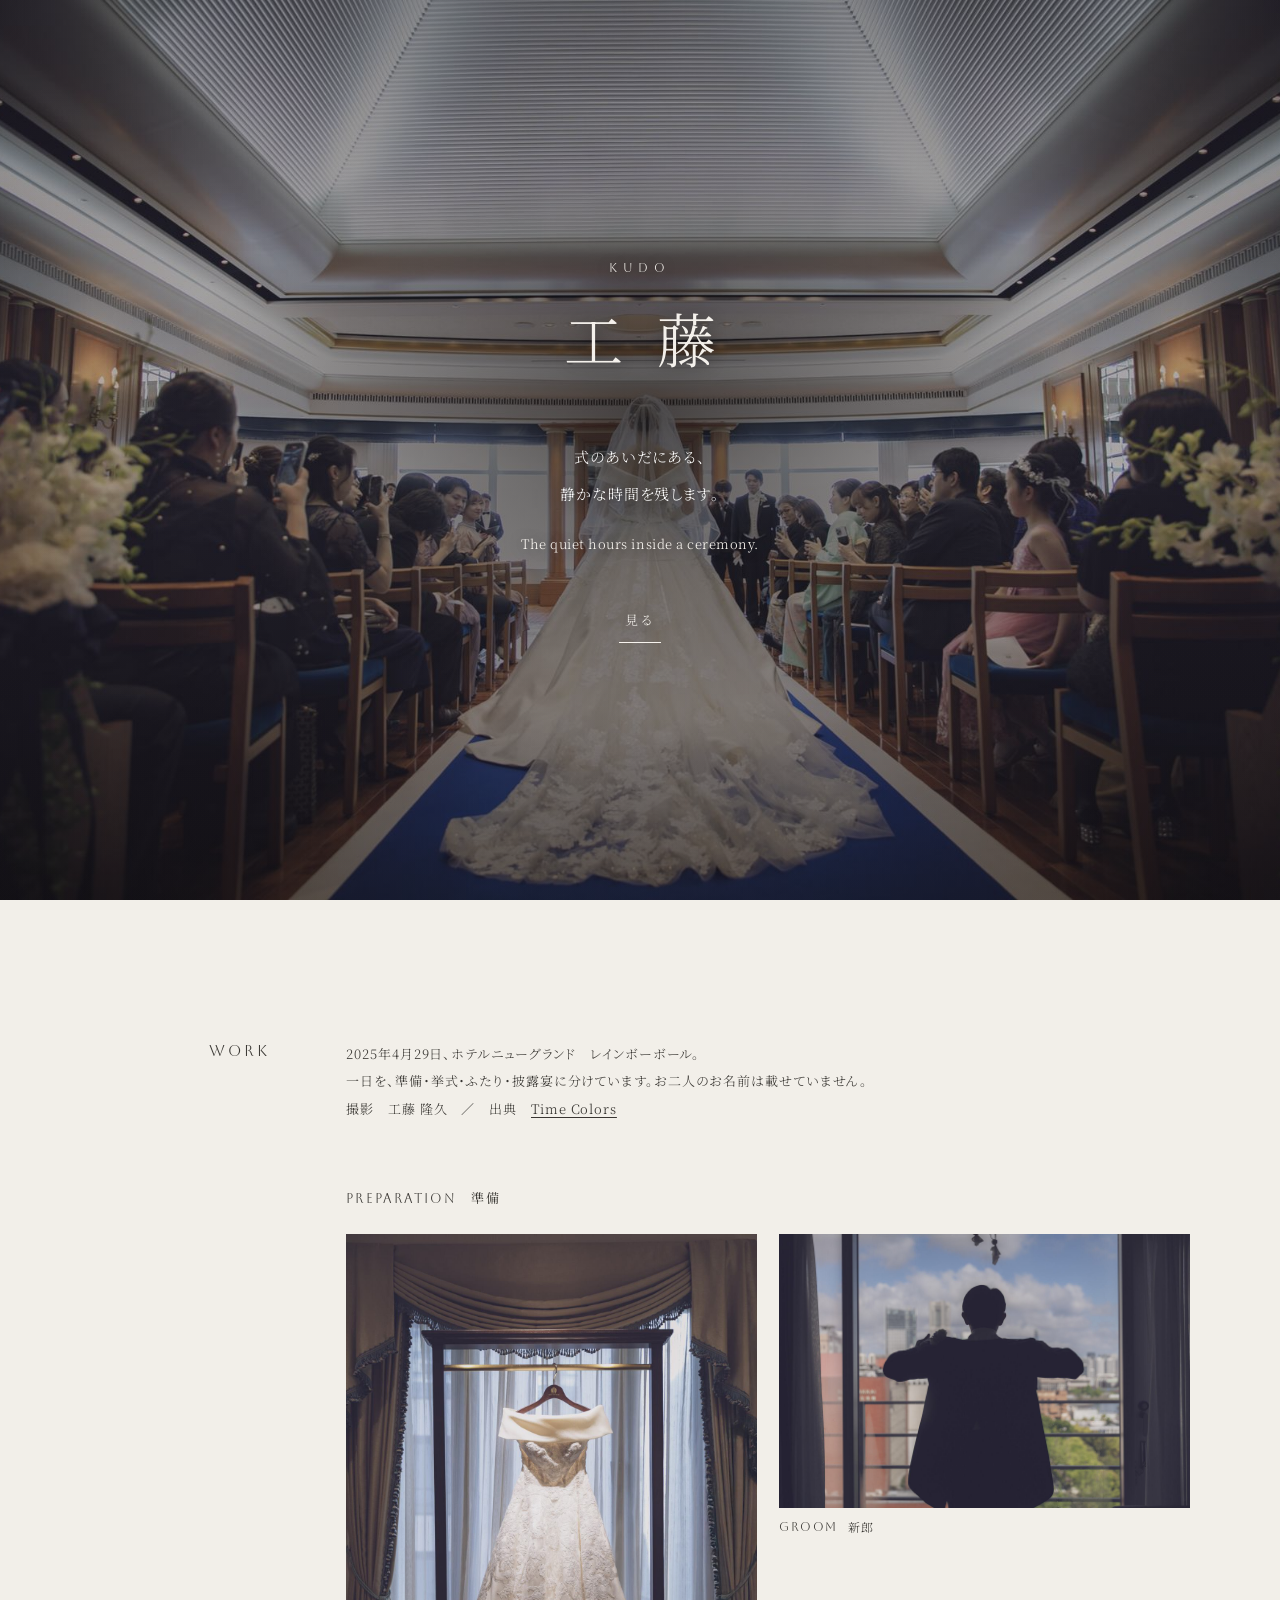
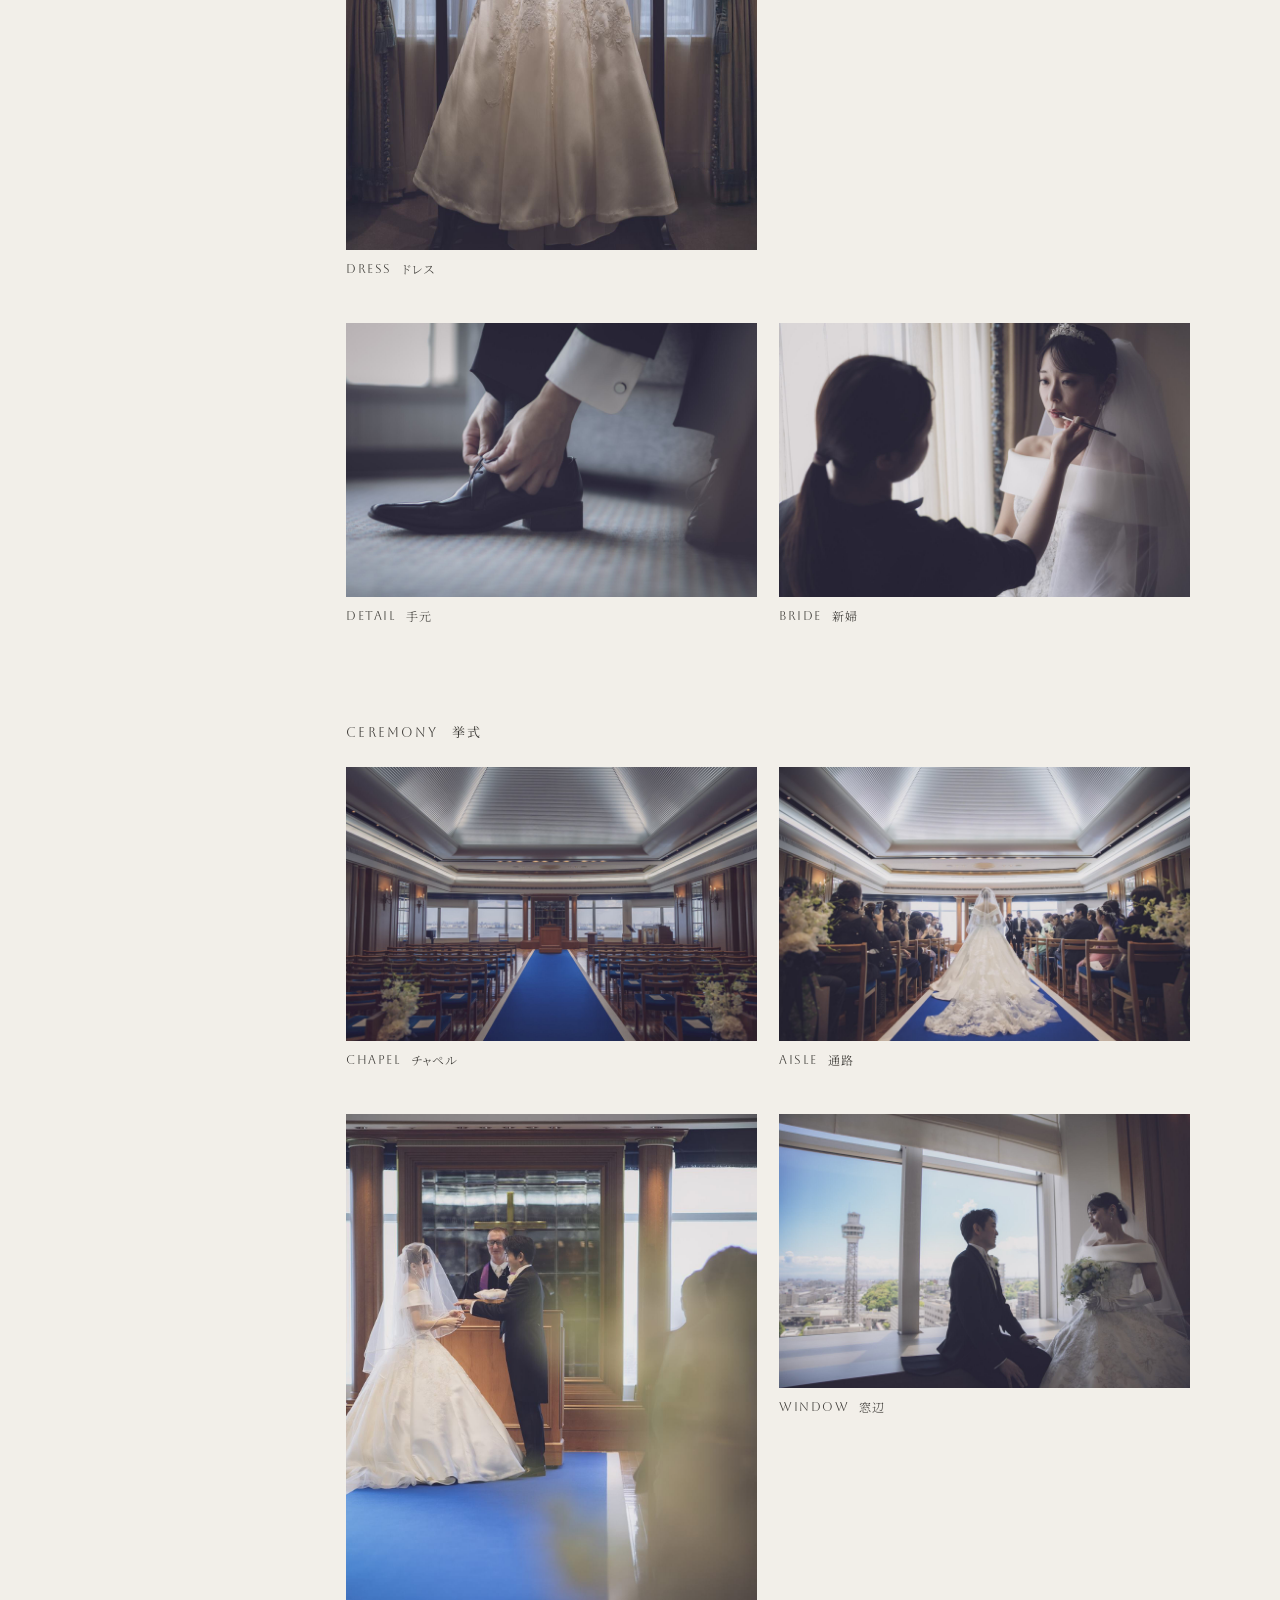
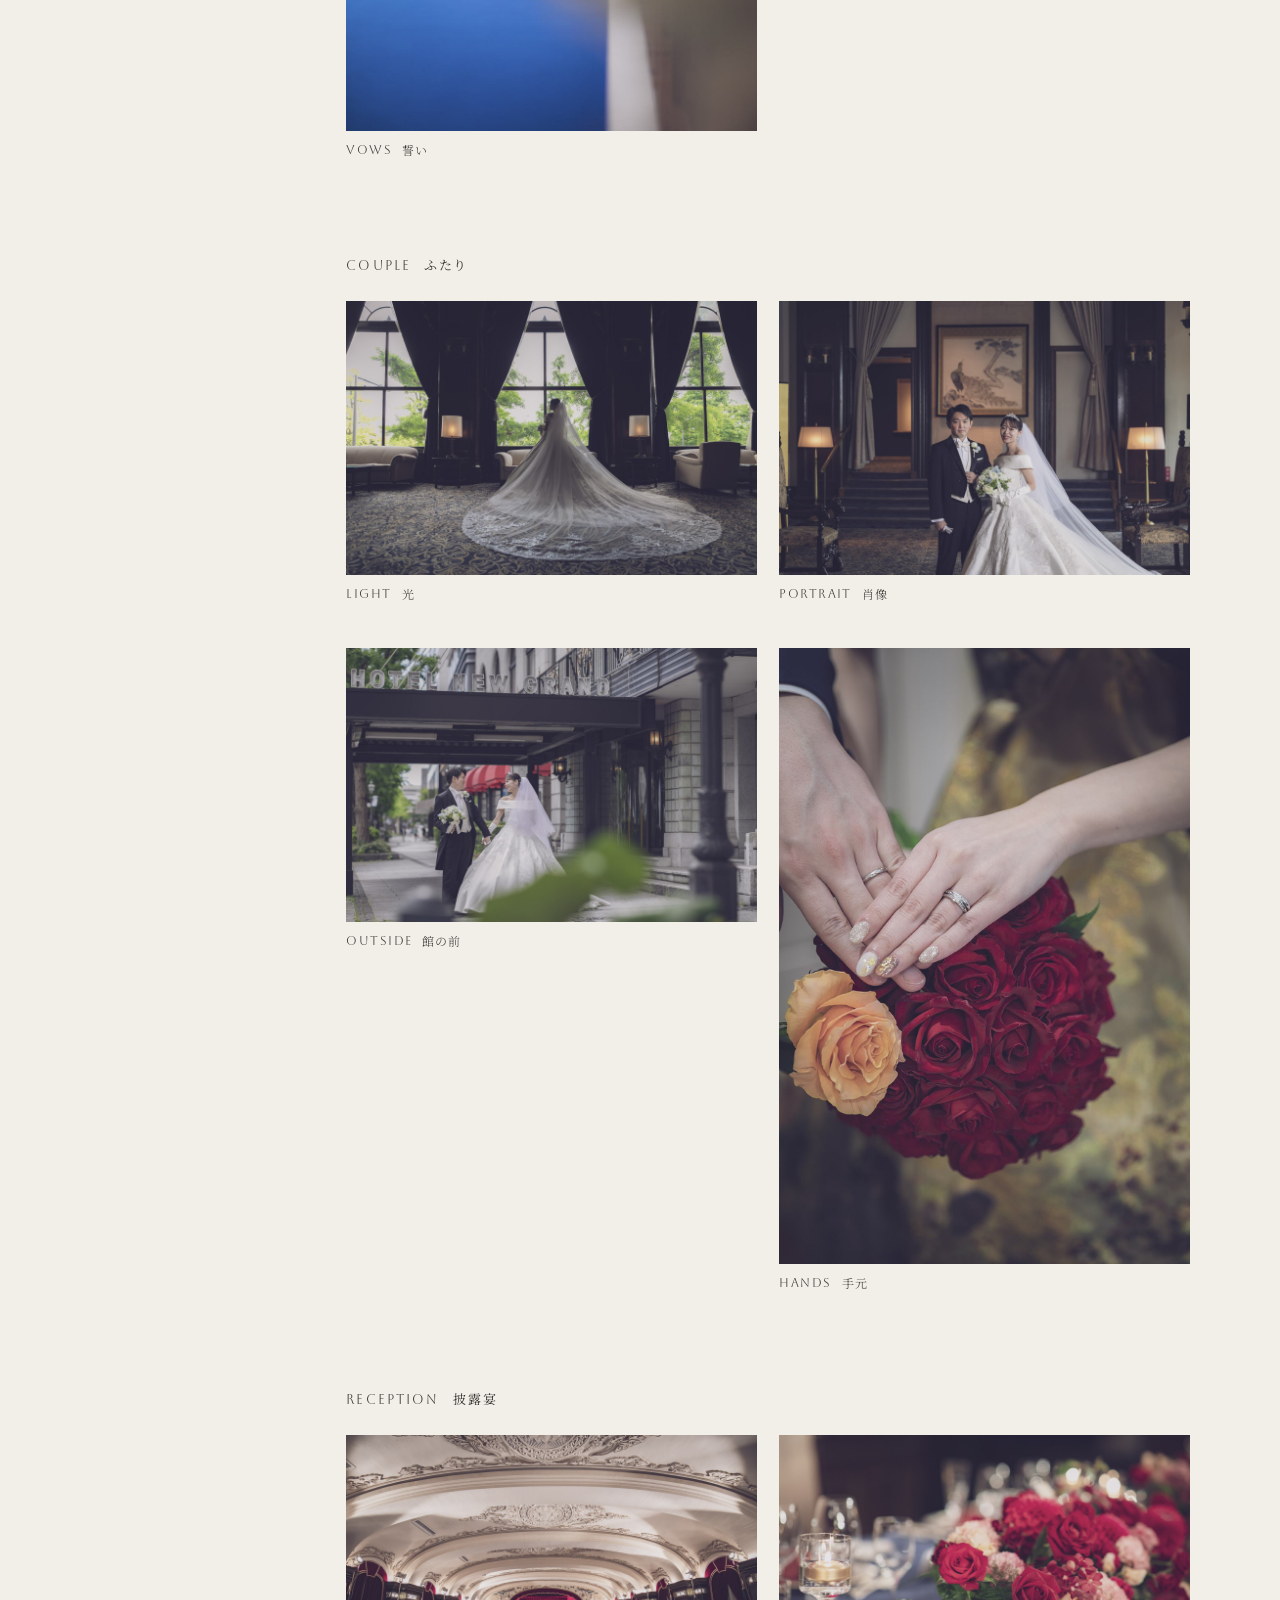
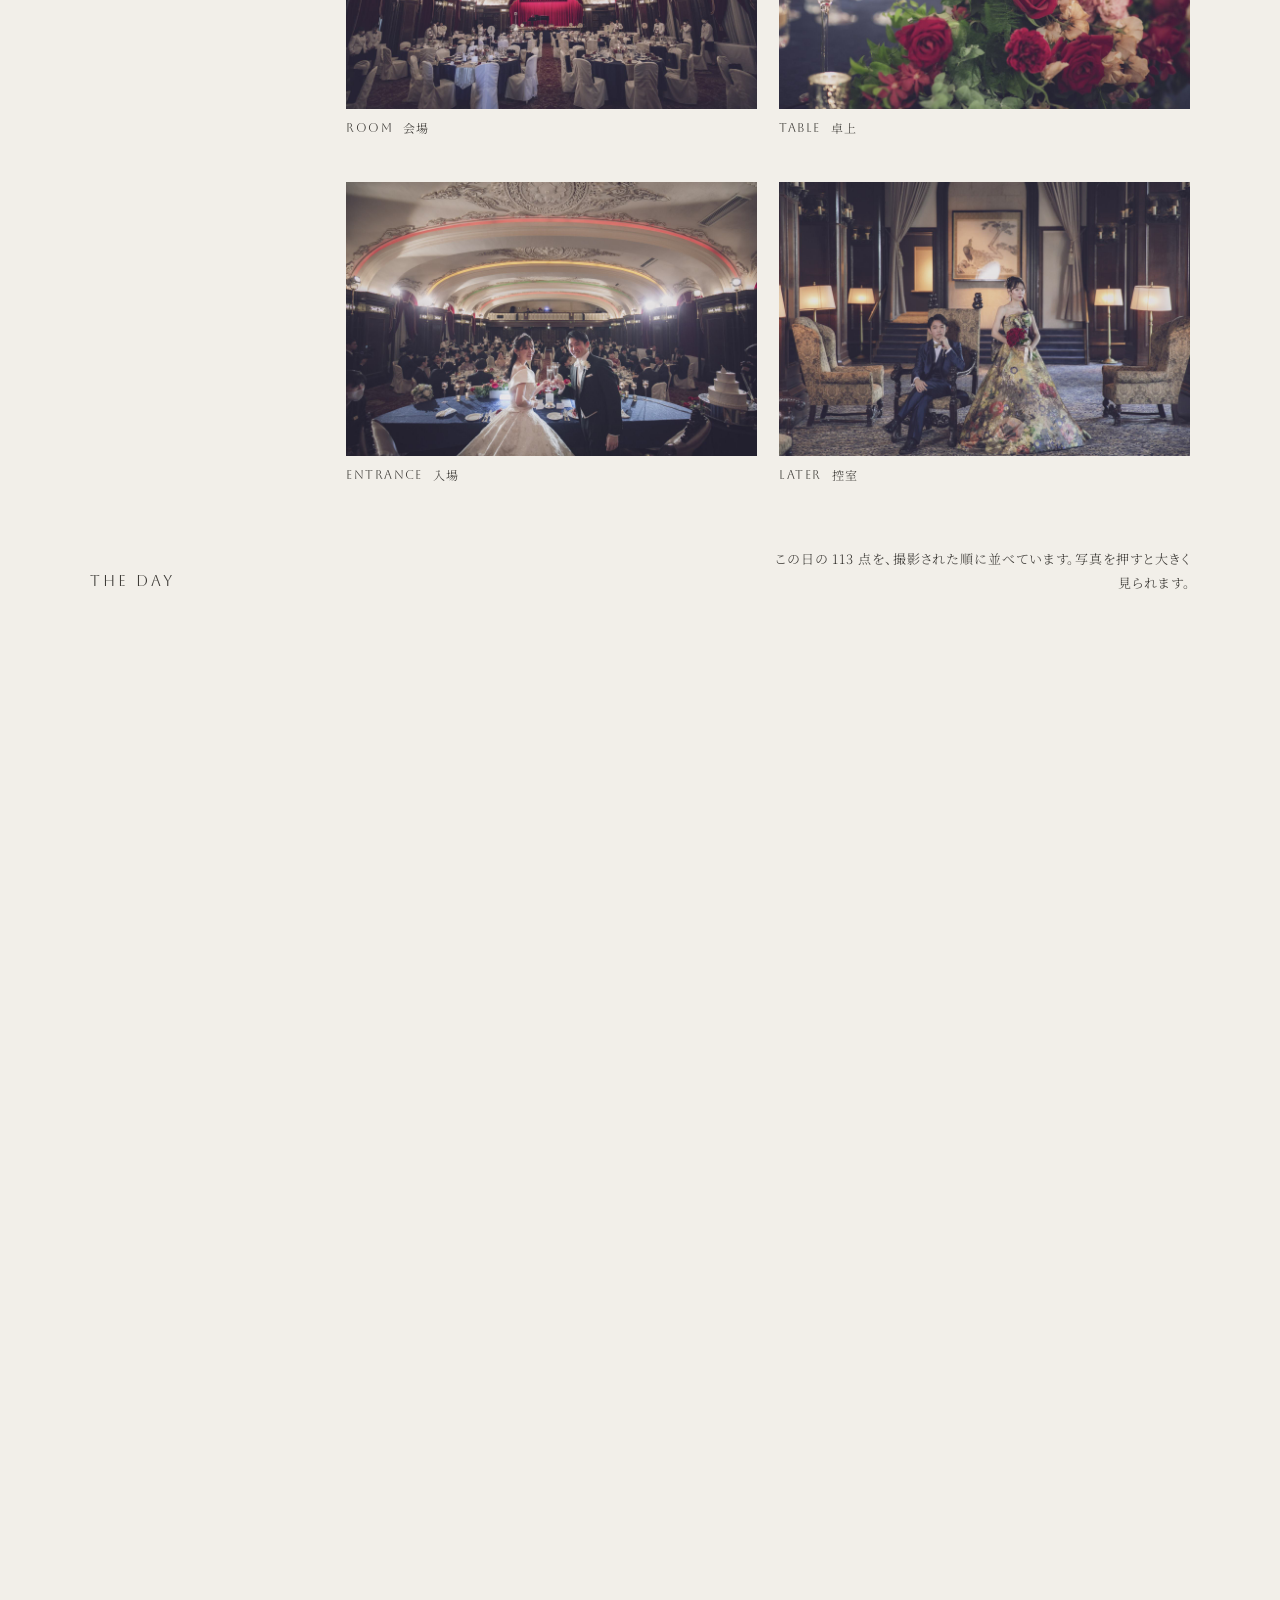
==== index.html @ 3c612dd5 "Add a wedding portfolio for 工藤 隆久 Use the Time Colors gallery from Hotel New Grand Rainbow Ball (202" ====
<!DOCTYPE html>
<html lang="ja">
<head>
  <meta charset="utf-8">
  <meta name="viewport" content="width=device-width, initial-scale=1">
  <title>工藤 隆久｜婚礼写真</title>
  <meta name="description" content="工藤 隆久の婚礼写真。2025年4月29日、ホテルニューグランド レインボーボールの一日。出典は Time Colors のギャラリーです。">
  <meta name="theme-color" content="#f2efe9">
  <link rel="icon" href="assets/favicon.svg" type="image/svg+xml">
  <link rel="preconnect" href="https://fonts.googleapis.com">
  <link rel="preconnect" href="https://fonts.gstatic.com" crossorigin>
  <link href="https://fonts.googleapis.com/css2?family=Aboreto&family=Noto+Serif+JP:wght@300;400&display=swap" rel="stylesheet">
  <link rel="stylesheet" href="css/style.css">
  <link rel="preload" as="image" href="assets/photos/0059-1.jpg">
  <script>document.documentElement.classList.add("js")</script>
  <noscript>
    <style>
      .opening { display: none !important; }
      body.is-opening .site-header { opacity: 1 !important; visibility: visible !important; }
      body.is-light .mark, body.is-light .menu-trigger { color: rgba(22, 19, 16, 0.86) !important; }
    </style>
  </noscript>
</head>
<body class="is-opening is-light">
  <a class="skip" href="#work">作品へ進む</a>
  <header class="site-header">
    <a class="mark" href="#slides">
      <small>KUDO</small>
      <strong>工藤</strong>
    </a>
    <button type="button" class="menu-trigger" aria-expanded="false" aria-controls="site-nav">
      <span class="menu-label">MENU</span>
    </button>
    <nav id="site-nav" class="nav">
      <div class="nav-inner">
        <ul>
          <li><a href="#work">WORK</a></li>
          <li><a href="#day">THE DAY</a></li>
          <li><a href="#approach">APPROACH</a></li>
          <li><a href="#contact">CONTACT</a></li>
        </ul>
        <p>Wedding photography.<br>Hotel New Grand, 2025.04.29</p>
      </div>
    </nav>
  </header>

  <div id="opening" class="opening">
    <div class="opening-still">
      <img src="assets/photos/0059-1.jpg" alt="参列者のあいだ、青い通路を進む新婦。チャペルでの挙式。" width="1680" height="1120" loading="eager" decoding="async" fetchpriority="high">
    </div>
    <div class="opening-unit">
      <p class="opening-kicker">KUDO</p>
      <h1>工藤</h1>
      <p class="catch">式のあいだにある、<br>静かな時間を残します。</p>
      <p class="catch en">The quiet hours inside a ceremony.</p>
      <button type="button" class="enter line" id="enter">見る</button>
    </div>
  </div>

  <main id="top">
    <section id="slides" class="slides" aria-roledescription="カルーセル" aria-label="選んだ三枚" tabindex="-1">
      <figure class="slide is-current pos-top">
        <img src="assets/photos/0064-1.jpg" alt="祭壇の前で向き合う新郎新婦。" width="1120" height="1680" loading="eager" decoding="async" fetchpriority="high">
        <figcaption class="slide-copy">
          <p class="kicker">Ceremony</p>
          <p class="slide-title">挙式</p>
          <a class="line" href="#ceremony">このくくりを見る</a>
        </figcaption>
      </figure>
      <figure class="slide" aria-hidden="true">
        <img src="assets/photos/0046-1.jpg" alt="ホテルの前を歩くふたり。" width="1680" height="1120" loading="lazy" decoding="async">
        <figcaption class="slide-copy">
          <p class="kicker">Couple</p>
          <p class="slide-title">ふたり</p>
          <a class="line" href="#couple">このくくりを見る</a>
        </figcaption>
      </figure>
      <figure class="slide" aria-hidden="true">
        <img src="assets/photos/0074-1.jpg" alt="レインボーボールの会場全景。" width="1680" height="1120" loading="lazy" decoding="async">
        <figcaption class="slide-copy">
          <p class="kicker">Reception</p>
          <p class="slide-title">披露宴</p>
          <a class="line" href="#reception">このくくりを見る</a>
        </figcaption>
      </figure>
      <div class="slide-ui">
        <button type="button" data-dir="-1">Prev</button>
        <p class="pager" aria-live="polite">01  /  03</p>
        <button type="button" data-dir="1">Next</button>
      </div>
      <a class="scroll-hint" href="#work">Scroll</a>
    </section>

    <section class="essay" id="work" aria-labelledby="work-title">
      <div class="split">
        <h2 id="work-title">WORK</h2>
        <div>
          <p class="source-line">2025年4月29日、ホテルニューグランド　レインボーボール。<br>
          一日を、準備・挙式・ふたり・披露宴に分けています。お二人のお名前は載せていません。<br>
          撮影　工藤 隆久　／　出典　<a href="https://time-colors.com/wp/wedding-gallery/hotel-newgrand/rainbow-ball/2025-04-29/" target="_blank" rel="noopener noreferrer">Time Colors<span class="sr">（新しいタブ）</span></a></p>
          <div class="group" id="preparation">
            <h3>Preparation<span>準備</span></h3>
            <div class="work-grid">
              <figure><button type="button" class="frame" data-photo="0008-1.jpg"><img src="assets/photos/0008-1.jpg" alt="窓辺に掛けられたウェディングドレス。" width="1120" height="1680" loading="lazy" decoding="async"></button><figcaption><span class="cap-en">Dress</span><span>ドレス</span></figcaption></figure>
<figure><button type="button" class="frame" data-photo="0011-1.jpg"><img src="assets/photos/0011-1.jpg" alt="窓の前で上着を整える新郎。" width="1680" height="1120" loading="lazy" decoding="async"></button><figcaption><span class="cap-en">Groom</span><span>新郎</span></figcaption></figure>
<figure><button type="button" class="frame" data-photo="0014-1.jpg"><img src="assets/photos/0014-1.jpg" alt="靴を履く手元。" width="1680" height="1120" loading="lazy" decoding="async"></button><figcaption><span class="cap-en">Detail</span><span>手元</span></figcaption></figure>
<figure><button type="button" class="frame" data-photo="0018-1.jpg"><img src="assets/photos/0018-1.jpg" alt="支度を受ける新婦。" width="1680" height="1120" loading="lazy" decoding="async"></button><figcaption><span class="cap-en">Bride</span><span>新婦</span></figcaption></figure>
            </div>
          </div><div class="group" id="ceremony">
            <h3>Ceremony<span>挙式</span></h3>
            <div class="work-grid">
              <figure><button type="button" class="frame" data-photo="0053-1.jpg"><img src="assets/photos/0053-1.jpg" alt="青いバージンロードが続くチャペル。" width="1680" height="1120" loading="lazy" decoding="async"></button><figcaption><span class="cap-en">Chapel</span><span>チャペル</span></figcaption></figure>
<figure><button type="button" class="frame" data-photo="0059-1.jpg"><img src="assets/photos/0059-1.jpg" alt="参列者のあいだ、青い通路を進む新婦。" width="1680" height="1120" loading="lazy" decoding="async"></button><figcaption><span class="cap-en">Aisle</span><span>通路</span></figcaption></figure>
<figure><button type="button" class="frame" data-photo="0064-1.jpg"><img src="assets/photos/0064-1.jpg" alt="祭壇の前で向き合う新郎新婦。" width="1120" height="1680" loading="lazy" decoding="async"></button><figcaption><span class="cap-en">Vows</span><span>誓い</span></figcaption></figure>
<figure><button type="button" class="frame" data-photo="0068-1.jpg"><img src="assets/photos/0068-1.jpg" alt="窓辺に並んで座る新郎新婦。" width="1680" height="1120" loading="lazy" decoding="async"></button><figcaption><span class="cap-en">Window</span><span>窓辺</span></figcaption></figure>
            </div>
          </div><div class="group" id="couple">
            <h3>Couple<span>ふたり</span></h3>
            <div class="work-grid">
              <figure><button type="button" class="frame" data-photo="0033-1.jpg"><img src="assets/photos/0033-1.jpg" alt="大きな窓の光のなかに広がるドレス。" width="1680" height="1120" loading="lazy" decoding="async"></button><figcaption><span class="cap-en">Light</span><span>光</span></figcaption></figure>
<figure><button type="button" class="frame" data-photo="0041-1.jpg"><img src="assets/photos/0041-1.jpg" alt="館内で並ぶ新郎新婦。" width="1680" height="1120" loading="lazy" decoding="async"></button><figcaption><span class="cap-en">Portrait</span><span>肖像</span></figcaption></figure>
<figure><button type="button" class="frame" data-photo="0046-1.jpg"><img src="assets/photos/0046-1.jpg" alt="ホテルの前を歩くふたり。" width="1680" height="1120" loading="lazy" decoding="async"></button><figcaption><span class="cap-en">Outside</span><span>館の前</span></figcaption></figure>
<figure><button type="button" class="frame" data-photo="0113.jpg"><img src="assets/photos/0113.jpg" alt="赤い薔薇と、指輪の手元。" width="1120" height="1680" loading="lazy" decoding="async"></button><figcaption><span class="cap-en">Hands</span><span>手元</span></figcaption></figure>
            </div>
          </div><div class="group" id="reception">
            <h3>Reception<span>披露宴</span></h3>
            <div class="work-grid">
              <figure><button type="button" class="frame" data-photo="0074-1.jpg"><img src="assets/photos/0074-1.jpg" alt="レインボーボールの会場全景。" width="1680" height="1120" loading="lazy" decoding="async"></button><figcaption><span class="cap-en">Room</span><span>会場</span></figcaption></figure>
<figure><button type="button" class="frame" data-photo="0076-1.jpg"><img src="assets/photos/0076-1.jpg" alt="卓上の薔薇とグラス。" width="1680" height="1120" loading="lazy" decoding="async"></button><figcaption><span class="cap-en">Table</span><span>卓上</span></figcaption></figure>
<figure><button type="button" class="frame" data-photo="0085-1.jpg"><img src="assets/photos/0085-1.jpg" alt="赤いカーテンの前を進む新郎新婦。" width="1680" height="1120" loading="lazy" decoding="async"></button><figcaption><span class="cap-en">Entrance</span><span>入場</span></figcaption></figure>
<figure><button type="button" class="frame" data-photo="0107.jpg"><img src="assets/photos/0107.jpg" alt="控室で並ぶ、色打掛姿の新婦と新郎。" width="1680" height="1120" loading="lazy" decoding="async"></button><figcaption><span class="cap-en">Later</span><span>控室</span></figcaption></figure>
            </div>
          </div>
        </div>
      </div>
    </section>

    <section class="day" id="day" aria-labelledby="day-title">
      <div class="day-head">
        <h2 id="day-title">THE DAY</h2>
        <p>この日の 113 点を、撮影された順に並べています。写真を押すと大きく見られます。</p>
      </div>
      <div class="seq">
        <figure><button type="button" class="frame" data-photo="0001-1.jpg"><img src="assets/photos/0001-1.jpg" alt="1 / 113。館の外と、到着までの景色。ホテルニューグランド、2025年4月29日。" width="1680" height="1120" loading="lazy" decoding="async"></button></figure><figure><button type="button" class="frame" data-photo="0002-1.jpg"><img src="assets/photos/0002-1.jpg" alt="2 / 113。館の外と、到着までの景色。ホテルニューグランド、2025年4月29日。" width="1680" height="1120" loading="lazy" decoding="async"></button></figure><figure><button type="button" class="frame" data-photo="0003-1.jpg"><img src="assets/photos/0003-1.jpg" alt="3 / 113。館の外と、到着までの景色。ホテルニューグランド、2025年4月29日。" width="1680" height="1120" loading="lazy" decoding="async"></button></figure><figure><button type="button" class="frame" data-photo="0004-1.jpg"><img src="assets/photos/0004-1.jpg" alt="4 / 113。館の外と、到着までの景色。ホテルニューグランド、2025年4月29日。" width="1120" height="1680" loading="lazy" decoding="async"></button></figure><figure><button type="button" class="frame" data-photo="0005-1.jpg"><img src="assets/photos/0005-1.jpg" alt="5 / 113。館の外と、到着までの景色。ホテルニューグランド、2025年4月29日。" width="1680" height="1120" loading="lazy" decoding="async"></button></figure><figure><button type="button" class="frame" data-photo="0006-1.jpg"><img src="assets/photos/0006-1.jpg" alt="6 / 113。館の外と、到着までの景色。ホテルニューグランド、2025年4月29日。" width="1120" height="1680" loading="lazy" decoding="async"></button></figure><figure><button type="button" class="frame" data-photo="0007-1.jpg"><img src="assets/photos/0007-1.jpg" alt="7 / 113。支度の時間。ホテルニューグランド、2025年4月29日。" width="1680" height="1120" loading="lazy" decoding="async"></button></figure><figure><button type="button" class="frame" data-photo="0008-1.jpg"><img src="assets/photos/0008-1.jpg" alt="8 / 113。支度の時間。ホテルニューグランド、2025年4月29日。" width="1120" height="1680" loading="lazy" decoding="async"></button></figure><figure><button type="button" class="frame" data-photo="0009-1.jpg"><img src="assets/photos/0009-1.jpg" alt="9 / 113。支度の時間。ホテルニューグランド、2025年4月29日。" width="1120" height="1680" loading="lazy" decoding="async"></button></figure><figure><button type="button" class="frame" data-photo="0010-1.jpg"><img src="assets/photos/0010-1.jpg" alt="10 / 113。支度の時間。ホテルニューグランド、2025年4月29日。" width="1120" height="1680" loading="lazy" decoding="async"></button></figure><figure><button type="button" class="frame" data-photo="0011-1.jpg"><img src="assets/photos/0011-1.jpg" alt="11 / 113。支度の時間。ホテルニューグランド、2025年4月29日。" width="1680" height="1120" loading="lazy" decoding="async"></button></figure><figure><button type="button" class="frame" data-photo="0012-1.jpg"><img src="assets/photos/0012-1.jpg" alt="12 / 113。支度の時間。ホテルニューグランド、2025年4月29日。" width="1680" height="1120" loading="lazy" decoding="async"></button></figure><figure><button type="button" class="frame" data-photo="0013-1.jpg"><img src="assets/photos/0013-1.jpg" alt="13 / 113。支度の時間。ホテルニューグランド、2025年4月29日。" width="1680" height="1120" loading="lazy" decoding="async"></button></figure><figure><button type="button" class="frame" data-photo="0014-1.jpg"><img src="assets/photos/0014-1.jpg" alt="14 / 113。支度の時間。ホテルニューグランド、2025年4月29日。" width="1680" height="1120" loading="lazy" decoding="async"></button></figure><figure><button type="button" class="frame" data-photo="0015-1.jpg"><img src="assets/photos/0015-1.jpg" alt="15 / 113。支度の時間。ホテルニューグランド、2025年4月29日。" width="1120" height="1680" loading="lazy" decoding="async"></button></figure><figure><button type="button" class="frame" data-photo="0016-1.jpg"><img src="assets/photos/0016-1.jpg" alt="16 / 113。支度の時間。ホテルニューグランド、2025年4月29日。" width="1680" height="1120" loading="lazy" decoding="async"></button></figure><figure><button type="button" class="frame" data-photo="0017-1.jpg"><img src="assets/photos/0017-1.jpg" alt="17 / 113。支度の時間。ホテルニューグランド、2025年4月29日。" width="1680" height="1120" loading="lazy" decoding="async"></button></figure><figure><button type="button" class="frame" data-photo="0018-1.jpg"><img src="assets/photos/0018-1.jpg" alt="18 / 113。支度の時間。ホテルニューグランド、2025年4月29日。" width="1680" height="1120" loading="lazy" decoding="async"></button></figure><figure><button type="button" class="frame" data-photo="0019-1.jpg"><img src="assets/photos/0019-1.jpg" alt="19 / 113。控室と館内の肖像。ホテルニューグランド、2025年4月29日。" width="1680" height="1120" loading="lazy" decoding="async"></button></figure><figure><button type="button" class="frame" data-photo="0020-1.jpg"><img src="assets/photos/0020-1.jpg" alt="20 / 113。控室と館内の肖像。ホテルニューグランド、2025年4月29日。" width="1680" height="1120" loading="lazy" decoding="async"></button></figure><figure><button type="button" class="frame" data-photo="0021-1.jpg"><img src="assets/photos/0021-1.jpg" alt="21 / 113。控室と館内の肖像。ホテルニューグランド、2025年4月29日。" width="1120" height="1680" loading="lazy" decoding="async"></button></figure><figure><button type="button" class="frame" data-photo="0022-1.jpg"><img src="assets/photos/0022-1.jpg" alt="22 / 113。控室と館内の肖像。ホテルニューグランド、2025年4月29日。" width="1680" height="1120" loading="lazy" decoding="async"></button></figure><figure><button type="button" class="frame" data-photo="0023-1.jpg"><img src="assets/photos/0023-1.jpg" alt="23 / 113。控室と館内の肖像。ホテルニューグランド、2025年4月29日。" width="1680" height="1120" loading="lazy" decoding="async"></button></figure><figure><button type="button" class="frame" data-photo="0024-1.jpg"><img src="assets/photos/0024-1.jpg" alt="24 / 113。控室と館内の肖像。ホテルニューグランド、2025年4月29日。" width="1680" height="1120" loading="lazy" decoding="async"></button></figure><figure><button type="button" class="frame" data-photo="0025-1.jpg"><img src="assets/photos/0025-1.jpg" alt="25 / 113。控室と館内の肖像。ホテルニューグランド、2025年4月29日。" width="1680" height="1120" loading="lazy" decoding="async"></button></figure><figure><button type="button" class="frame" data-photo="0026-1.jpg"><img src="assets/photos/0026-1.jpg" alt="26 / 113。控室と館内の肖像。ホテルニューグランド、2025年4月29日。" width="1680" height="1120" loading="lazy" decoding="async"></button></figure><figure><button type="button" class="frame" data-photo="0027-1.jpg"><img src="assets/photos/0027-1.jpg" alt="27 / 113。控室と館内の肖像。ホテルニューグランド、2025年4月29日。" width="1680" height="1120" loading="lazy" decoding="async"></button></figure><figure><button type="button" class="frame" data-photo="0028-1.jpg"><img src="assets/photos/0028-1.jpg" alt="28 / 113。控室と館内の肖像。ホテルニューグランド、2025年4月29日。" width="1680" height="1120" loading="lazy" decoding="async"></button></figure><figure><button type="button" class="frame" data-photo="0029-1.jpg"><img src="assets/photos/0029-1.jpg" alt="29 / 113。控室と館内の肖像。ホテルニューグランド、2025年4月29日。" width="1680" height="1120" loading="lazy" decoding="async"></button></figure><figure><button type="button" class="frame" data-photo="0030-1.jpg"><img src="assets/photos/0030-1.jpg" alt="30 / 113。控室と館内の肖像。ホテルニューグランド、2025年4月29日。" width="1680" height="1120" loading="lazy" decoding="async"></button></figure><figure><button type="button" class="frame" data-photo="0031-1.jpg"><img src="assets/photos/0031-1.jpg" alt="31 / 113。控室と館内の肖像。ホテルニューグランド、2025年4月29日。" width="1120" height="1680" loading="lazy" decoding="async"></button></figure><figure><button type="button" class="frame" data-photo="0032-1.jpg"><img src="assets/photos/0032-1.jpg" alt="32 / 113。控室と館内の肖像。ホテルニューグランド、2025年4月29日。" width="1120" height="1680" loading="lazy" decoding="async"></button></figure><figure><button type="button" class="frame" data-photo="0033-1.jpg"><img src="assets/photos/0033-1.jpg" alt="33 / 113。控室と館内の肖像。ホテルニューグランド、2025年4月29日。" width="1680" height="1120" loading="lazy" decoding="async"></button></figure><figure><button type="button" class="frame" data-photo="0034-1.jpg"><img src="assets/photos/0034-1.jpg" alt="34 / 113。控室と館内の肖像。ホテルニューグランド、2025年4月29日。" width="1680" height="1120" loading="lazy" decoding="async"></button></figure><figure><button type="button" class="frame" data-photo="0035-1.jpg"><img src="assets/photos/0035-1.jpg" alt="35 / 113。控室と館内の肖像。ホテルニューグランド、2025年4月29日。" width="1680" height="1120" loading="lazy" decoding="async"></button></figure><figure><button type="button" class="frame" data-photo="0036-1.jpg"><img src="assets/photos/0036-1.jpg" alt="36 / 113。控室と館内の肖像。ホテルニューグランド、2025年4月29日。" width="1680" height="1120" loading="lazy" decoding="async"></button></figure><figure><button type="button" class="frame" data-photo="0037-1.jpg"><img src="assets/photos/0037-1.jpg" alt="37 / 113。控室と館内の肖像。ホテルニューグランド、2025年4月29日。" width="1680" height="1120" loading="lazy" decoding="async"></button></figure><figure><button type="button" class="frame" data-photo="0038-1.jpg"><img src="assets/photos/0038-1.jpg" alt="38 / 113。控室と館内の肖像。ホテルニューグランド、2025年4月29日。" width="1120" height="1680" loading="lazy" decoding="async"></button></figure><figure><button type="button" class="frame" data-photo="0039-1.jpg"><img src="assets/photos/0039-1.jpg" alt="39 / 113。控室と館内の肖像。ホテルニューグランド、2025年4月29日。" width="1680" height="1120" loading="lazy" decoding="async"></button></figure><figure><button type="button" class="frame" data-photo="0040-1.jpg"><img src="assets/photos/0040-1.jpg" alt="40 / 113。控室と館内の肖像。ホテルニューグランド、2025年4月29日。" width="1680" height="1120" loading="lazy" decoding="async"></button></figure><figure><button type="button" class="frame" data-photo="0041-1.jpg"><img src="assets/photos/0041-1.jpg" alt="41 / 113。控室と館内の肖像。ホテルニューグランド、2025年4月29日。" width="1680" height="1120" loading="lazy" decoding="async"></button></figure><figure><button type="button" class="frame" data-photo="0042-1.jpg"><img src="assets/photos/0042-1.jpg" alt="42 / 113。館の前とみなと。ホテルニューグランド、2025年4月29日。" width="1680" height="1120" loading="lazy" decoding="async"></button></figure><figure><button type="button" class="frame" data-photo="0043-1.jpg"><img src="assets/photos/0043-1.jpg" alt="43 / 113。館の前とみなと。ホテルニューグランド、2025年4月29日。" width="1120" height="1680" loading="lazy" decoding="async"></button></figure><figure><button type="button" class="frame" data-photo="0044-1.jpg"><img src="assets/photos/0044-1.jpg" alt="44 / 113。館の前とみなと。ホテルニューグランド、2025年4月29日。" width="1120" height="1680" loading="lazy" decoding="async"></button></figure><figure><button type="button" class="frame" data-photo="0045-1.jpg"><img src="assets/photos/0045-1.jpg" alt="45 / 113。館の前とみなと。ホテルニューグランド、2025年4月29日。" width="1680" height="1119" loading="lazy" decoding="async"></button></figure><figure><button type="button" class="frame" data-photo="0046-1.jpg"><img src="assets/photos/0046-1.jpg" alt="46 / 113。館の前とみなと。ホテルニューグランド、2025年4月29日。" width="1680" height="1120" loading="lazy" decoding="async"></button></figure><figure><button type="button" class="frame" data-photo="0047-1.jpg"><img src="assets/photos/0047-1.jpg" alt="47 / 113。館の前とみなと。ホテルニューグランド、2025年4月29日。" width="1680" height="1120" loading="lazy" decoding="async"></button></figure><figure><button type="button" class="frame" data-photo="0048-1.jpg"><img src="assets/photos/0048-1.jpg" alt="48 / 113。館の前とみなと。ホテルニューグランド、2025年4月29日。" width="1680" height="1120" loading="lazy" decoding="async"></button></figure><figure><button type="button" class="frame" data-photo="0049-1.jpg"><img src="assets/photos/0049-1.jpg" alt="49 / 113。館の前とみなと。ホテルニューグランド、2025年4月29日。" width="1120" height="1680" loading="lazy" decoding="async"></button></figure><figure><button type="button" class="frame" data-photo="0050-1.jpg"><img src="assets/photos/0050-1.jpg" alt="50 / 113。館の前とみなと。ホテルニューグランド、2025年4月29日。" width="1680" height="1120" loading="lazy" decoding="async"></button></figure><figure><button type="button" class="frame" data-photo="0051-1.jpg"><img src="assets/photos/0051-1.jpg" alt="51 / 113。館の前とみなと。ホテルニューグランド、2025年4月29日。" width="1680" height="1120" loading="lazy" decoding="async"></button></figure><figure><button type="button" class="frame" data-photo="0052-1.jpg"><img src="assets/photos/0052-1.jpg" alt="52 / 113。チャペルの挙式。ホテルニューグランド、2025年4月29日。" width="1680" height="1120" loading="lazy" decoding="async"></button></figure><figure><button type="button" class="frame" data-photo="0053-1.jpg"><img src="assets/photos/0053-1.jpg" alt="53 / 113。チャペルの挙式。ホテルニューグランド、2025年4月29日。" width="1680" height="1120" loading="lazy" decoding="async"></button></figure><figure><button type="button" class="frame" data-photo="0054-1.jpg"><img src="assets/photos/0054-1.jpg" alt="54 / 113。チャペルの挙式。ホテルニューグランド、2025年4月29日。" width="1680" height="1120" loading="lazy" decoding="async"></button></figure><figure><button type="button" class="frame" data-photo="0055-1.jpg"><img src="assets/photos/0055-1.jpg" alt="55 / 113。チャペルの挙式。ホテルニューグランド、2025年4月29日。" width="1680" height="1120" loading="lazy" decoding="async"></button></figure><figure><button type="button" class="frame" data-photo="0056-1.jpg"><img src="assets/photos/0056-1.jpg" alt="56 / 113。チャペルの挙式。ホテルニューグランド、2025年4月29日。" width="1680" height="1120" loading="lazy" decoding="async"></button></figure><figure><button type="button" class="frame" data-photo="0057-1.jpg"><img src="assets/photos/0057-1.jpg" alt="57 / 113。チャペルの挙式。ホテルニューグランド、2025年4月29日。" width="1680" height="1120" loading="lazy" decoding="async"></button></figure><figure><button type="button" class="frame" data-photo="0058-1.jpg"><img src="assets/photos/0058-1.jpg" alt="58 / 113。チャペルの挙式。ホテルニューグランド、2025年4月29日。" width="1680" height="1120" loading="lazy" decoding="async"></button></figure><figure><button type="button" class="frame" data-photo="0059-1.jpg"><img src="assets/photos/0059-1.jpg" alt="59 / 113。チャペルの挙式。ホテルニューグランド、2025年4月29日。" width="1680" height="1120" loading="lazy" decoding="async"></button></figure><figure><button type="button" class="frame" data-photo="0060-1.jpg"><img src="assets/photos/0060-1.jpg" alt="60 / 113。チャペルの挙式。ホテルニューグランド、2025年4月29日。" width="1680" height="1120" loading="lazy" decoding="async"></button></figure><figure><button type="button" class="frame" data-photo="0061-1.jpg"><img src="assets/photos/0061-1.jpg" alt="61 / 113。チャペルの挙式。ホテルニューグランド、2025年4月29日。" width="1680" height="1120" loading="lazy" decoding="async"></button></figure><figure><button type="button" class="frame" data-photo="0062-1.jpg"><img src="assets/photos/0062-1.jpg" alt="62 / 113。チャペルの挙式。ホテルニューグランド、2025年4月29日。" width="1680" height="1120" loading="lazy" decoding="async"></button></figure><figure><button type="button" class="frame" data-photo="0063-1.jpg"><img src="assets/photos/0063-1.jpg" alt="63 / 113。チャペルの挙式。ホテルニューグランド、2025年4月29日。" width="1680" height="1120" loading="lazy" decoding="async"></button></figure><figure><button type="button" class="frame" data-photo="0064-1.jpg"><img src="assets/photos/0064-1.jpg" alt="64 / 113。チャペルの挙式。ホテルニューグランド、2025年4月29日。" width="1120" height="1680" loading="lazy" decoding="async"></button></figure><figure><button type="button" class="frame" data-photo="0065-1.jpg"><img src="assets/photos/0065-1.jpg" alt="65 / 113。チャペルの挙式。ホテルニューグランド、2025年4月29日。" width="1680" height="1120" loading="lazy" decoding="async"></button></figure><figure><button type="button" class="frame" data-photo="0066-1.jpg"><img src="assets/photos/0066-1.jpg" alt="66 / 113。チャペルの挙式。ホテルニューグランド、2025年4月29日。" width="1680" height="1120" loading="lazy" decoding="async"></button></figure><figure><button type="button" class="frame" data-photo="0067-1.jpg"><img src="assets/photos/0067-1.jpg" alt="67 / 113。チャペルの挙式。ホテルニューグランド、2025年4月29日。" width="1680" height="1120" loading="lazy" decoding="async"></button></figure><figure><button type="button" class="frame" data-photo="0068-1.jpg"><img src="assets/photos/0068-1.jpg" alt="68 / 113。チャペルの挙式。ホテルニューグランド、2025年4月29日。" width="1680" height="1120" loading="lazy" decoding="async"></button></figure><figure><button type="button" class="frame" data-photo="0069-1.jpg"><img src="assets/photos/0069-1.jpg" alt="69 / 113。チャペルの挙式。ホテルニューグランド、2025年4月29日。" width="1680" height="1120" loading="lazy" decoding="async"></button></figure><figure><button type="button" class="frame" data-photo="0070-1.jpg"><img src="assets/photos/0070-1.jpg" alt="70 / 113。式のあとの静物。ホテルニューグランド、2025年4月29日。" width="1120" height="1680" loading="lazy" decoding="async"></button></figure><figure><button type="button" class="frame" data-photo="0071-1.jpg"><img src="assets/photos/0071-1.jpg" alt="71 / 113。式のあとの静物。ホテルニューグランド、2025年4月29日。" width="1680" height="1120" loading="lazy" decoding="async"></button></figure><figure><button type="button" class="frame" data-photo="0072-1.jpg"><img src="assets/photos/0072-1.jpg" alt="72 / 113。式のあとの静物。ホテルニューグランド、2025年4月29日。" width="1680" height="1120" loading="lazy" decoding="async"></button></figure><figure><button type="button" class="frame" data-photo="0073-1.jpg"><img src="assets/photos/0073-1.jpg" alt="73 / 113。レインボーボールの披露宴。ホテルニューグランド、2025年4月29日。" width="1680" height="1120" loading="lazy" decoding="async"></button></figure><figure><button type="button" class="frame" data-photo="0074-1.jpg"><img src="assets/photos/0074-1.jpg" alt="74 / 113。レインボーボールの披露宴。ホテルニューグランド、2025年4月29日。" width="1680" height="1120" loading="lazy" decoding="async"></button></figure><figure><button type="button" class="frame" data-photo="0075-1.jpg"><img src="assets/photos/0075-1.jpg" alt="75 / 113。レインボーボールの披露宴。ホテルニューグランド、2025年4月29日。" width="1680" height="1120" loading="lazy" decoding="async"></button></figure><figure><button type="button" class="frame" data-photo="0076-1.jpg"><img src="assets/photos/0076-1.jpg" alt="76 / 113。レインボーボールの披露宴。ホテルニューグランド、2025年4月29日。" width="1680" height="1120" loading="lazy" decoding="async"></button></figure><figure><button type="button" class="frame" data-photo="0077-1.jpg"><img src="assets/photos/0077-1.jpg" alt="77 / 113。レインボーボールの披露宴。ホテルニューグランド、2025年4月29日。" width="1120" height="1680" loading="lazy" decoding="async"></button></figure><figure><button type="button" class="frame" data-photo="0078-1.jpg"><img src="assets/photos/0078-1.jpg" alt="78 / 113。レインボーボールの披露宴。ホテルニューグランド、2025年4月29日。" width="1680" height="1120" loading="lazy" decoding="async"></button></figure><figure><button type="button" class="frame" data-photo="0079-1.jpg"><img src="assets/photos/0079-1.jpg" alt="79 / 113。レインボーボールの披露宴。ホテルニューグランド、2025年4月29日。" width="1680" height="1120" loading="lazy" decoding="async"></button></figure><figure><button type="button" class="frame" data-photo="0080-1.jpg"><img src="assets/photos/0080-1.jpg" alt="80 / 113。レインボーボールの披露宴。ホテルニューグランド、2025年4月29日。" width="1120" height="1680" loading="lazy" decoding="async"></button></figure><figure><button type="button" class="frame" data-photo="0081-1.jpg"><img src="assets/photos/0081-1.jpg" alt="81 / 113。レインボーボールの披露宴。ホテルニューグランド、2025年4月29日。" width="1680" height="1120" loading="lazy" decoding="async"></button></figure><figure><button type="button" class="frame" data-photo="0082-2.jpg"><img src="assets/photos/0082-2.jpg" alt="82 / 113。レインボーボールの披露宴。ホテルニューグランド、2025年4月29日。" width="1680" height="1120" loading="lazy" decoding="async"></button></figure><figure><button type="button" class="frame" data-photo="0083-1.jpg"><img src="assets/photos/0083-1.jpg" alt="83 / 113。レインボーボールの披露宴。ホテルニューグランド、2025年4月29日。" width="1680" height="1120" loading="lazy" decoding="async"></button></figure><figure><button type="button" class="frame" data-photo="0084-1.jpg"><img src="assets/photos/0084-1.jpg" alt="84 / 113。レインボーボールの披露宴。ホテルニューグランド、2025年4月29日。" width="1680" height="1120" loading="lazy" decoding="async"></button></figure><figure><button type="button" class="frame" data-photo="0085-1.jpg"><img src="assets/photos/0085-1.jpg" alt="85 / 113。レインボーボールの披露宴。ホテルニューグランド、2025年4月29日。" width="1680" height="1120" loading="lazy" decoding="async"></button></figure><figure><button type="button" class="frame" data-photo="0086-1.jpg"><img src="assets/photos/0086-1.jpg" alt="86 / 113。レインボーボールの披露宴。ホテルニューグランド、2025年4月29日。" width="1680" height="1120" loading="lazy" decoding="async"></button></figure><figure><button type="button" class="frame" data-photo="0087-1.jpg"><img src="assets/photos/0087-1.jpg" alt="87 / 113。レインボーボールの披露宴。ホテルニューグランド、2025年4月29日。" width="1680" height="1120" loading="lazy" decoding="async"></button></figure><figure><button type="button" class="frame" data-photo="0088-1.jpg"><img src="assets/photos/0088-1.jpg" alt="88 / 113。レインボーボールの披露宴。ホテルニューグランド、2025年4月29日。" width="1680" height="1120" loading="lazy" decoding="async"></button></figure><figure><button type="button" class="frame" data-photo="0089.jpg"><img src="assets/photos/0089.jpg" alt="89 / 113。レインボーボールの披露宴。ホテルニューグランド、2025年4月29日。" width="1680" height="1120" loading="lazy" decoding="async"></button></figure><figure><button type="button" class="frame" data-photo="0090.jpg"><img src="assets/photos/0090.jpg" alt="90 / 113。レインボーボールの披露宴。ホテルニューグランド、2025年4月29日。" width="1120" height="1680" loading="lazy" decoding="async"></button></figure><figure><button type="button" class="frame" data-photo="0091.jpg"><img src="assets/photos/0091.jpg" alt="91 / 113。レインボーボールの披露宴。ホテルニューグランド、2025年4月29日。" width="1680" height="1120" loading="lazy" decoding="async"></button></figure><figure><button type="button" class="frame" data-photo="0092.jpg"><img src="assets/photos/0092.jpg" alt="92 / 113。レインボーボールの披露宴。ホテルニューグランド、2025年4月29日。" width="1680" height="1120" loading="lazy" decoding="async"></button></figure><figure><button type="button" class="frame" data-photo="0093.jpg"><img src="assets/photos/0093.jpg" alt="93 / 113。レインボーボールの披露宴。ホテルニューグランド、2025年4月29日。" width="1680" height="1120" loading="lazy" decoding="async"></button></figure><figure><button type="button" class="frame" data-photo="0094.jpg"><img src="assets/photos/0094.jpg" alt="94 / 113。レインボーボールの披露宴。ホテルニューグランド、2025年4月29日。" width="1680" height="1120" loading="lazy" decoding="async"></button></figure><figure><button type="button" class="frame" data-photo="0095.jpg"><img src="assets/photos/0095.jpg" alt="95 / 113。レインボーボールの披露宴。ホテルニューグランド、2025年4月29日。" width="1680" height="1120" loading="lazy" decoding="async"></button></figure><figure><button type="button" class="frame" data-photo="0096.jpg"><img src="assets/photos/0096.jpg" alt="96 / 113。レインボーボールの披露宴。ホテルニューグランド、2025年4月29日。" width="1680" height="1120" loading="lazy" decoding="async"></button></figure><figure><button type="button" class="frame" data-photo="0097.jpg"><img src="assets/photos/0097.jpg" alt="97 / 113。レインボーボールの披露宴。ホテルニューグランド、2025年4月29日。" width="1680" height="1120" loading="lazy" decoding="async"></button></figure><figure><button type="button" class="frame" data-photo="0098.jpg"><img src="assets/photos/0098.jpg" alt="98 / 113。レインボーボールの披露宴。ホテルニューグランド、2025年4月29日。" width="1120" height="1680" loading="lazy" decoding="async"></button></figure><figure><button type="button" class="frame" data-photo="0099.jpg"><img src="assets/photos/0099.jpg" alt="99 / 113。レインボーボールの披露宴。ホテルニューグランド、2025年4月29日。" width="1680" height="1120" loading="lazy" decoding="async"></button></figure><figure><button type="button" class="frame" data-photo="0100.jpg"><img src="assets/photos/0100.jpg" alt="100 / 113。レインボーボールの披露宴。ホテルニューグランド、2025年4月29日。" width="1680" height="1120" loading="lazy" decoding="async"></button></figure><figure><button type="button" class="frame" data-photo="0101.jpg"><img src="assets/photos/0101.jpg" alt="101 / 113。レインボーボールの披露宴。ホテルニューグランド、2025年4月29日。" width="1680" height="1120" loading="lazy" decoding="async"></button></figure><figure><button type="button" class="frame" data-photo="0102.jpg"><img src="assets/photos/0102.jpg" alt="102 / 113。レインボーボールの披露宴。ホテルニューグランド、2025年4月29日。" width="1680" height="1120" loading="lazy" decoding="async"></button></figure><figure><button type="button" class="frame" data-photo="0103.jpg"><img src="assets/photos/0103.jpg" alt="103 / 113。レインボーボールの披露宴。ホテルニューグランド、2025年4月29日。" width="1680" height="1120" loading="lazy" decoding="async"></button></figure><figure><button type="button" class="frame" data-photo="0104.jpg"><img src="assets/photos/0104.jpg" alt="104 / 113。レインボーボールの披露宴。ホテルニューグランド、2025年4月29日。" width="1680" height="1120" loading="lazy" decoding="async"></button></figure><figure><button type="button" class="frame" data-photo="0105.jpg"><img src="assets/photos/0105.jpg" alt="105 / 113。色打掛の肖像。ホテルニューグランド、2025年4月29日。" width="1120" height="1680" loading="lazy" decoding="async"></button></figure><figure><button type="button" class="frame" data-photo="0106.jpg"><img src="assets/photos/0106.jpg" alt="106 / 113。色打掛の肖像。ホテルニューグランド、2025年4月29日。" width="1680" height="1120" loading="lazy" decoding="async"></button></figure><figure><button type="button" class="frame" data-photo="0107.jpg"><img src="assets/photos/0107.jpg" alt="107 / 113。色打掛の肖像。ホテルニューグランド、2025年4月29日。" width="1680" height="1120" loading="lazy" decoding="async"></button></figure><figure><button type="button" class="frame" data-photo="0108.jpg"><img src="assets/photos/0108.jpg" alt="108 / 113。色打掛の肖像。ホテルニューグランド、2025年4月29日。" width="1120" height="1680" loading="lazy" decoding="async"></button></figure><figure><button type="button" class="frame" data-photo="0109.jpg"><img src="assets/photos/0109.jpg" alt="109 / 113。色打掛の肖像。ホテルニューグランド、2025年4月29日。" width="1680" height="1120" loading="lazy" decoding="async"></button></figure><figure><button type="button" class="frame" data-photo="0110.jpg"><img src="assets/photos/0110.jpg" alt="110 / 113。色打掛の肖像。ホテルニューグランド、2025年4月29日。" width="1120" height="1680" loading="lazy" decoding="async"></button></figure><figure><button type="button" class="frame" data-photo="0111.jpg"><img src="assets/photos/0111.jpg" alt="111 / 113。色打掛の肖像。ホテルニューグランド、2025年4月29日。" width="1120" height="1680" loading="lazy" decoding="async"></button></figure><figure><button type="button" class="frame" data-photo="0112.jpg"><img src="assets/photos/0112.jpg" alt="112 / 113。色打掛の肖像。ホテルニューグランド、2025年4月29日。" width="1120" height="1680" loading="lazy" decoding="async"></button></figure><figure><button type="button" class="frame" data-photo="0113.jpg"><img src="assets/photos/0113.jpg" alt="113 / 113。色打掛の肖像。ホテルニューグランド、2025年4月29日。" width="1120" height="1680" loading="lazy" decoding="async"></button></figure>
      </div>
    </section>

    <section class="approach" id="approach" aria-labelledby="approach-title">
      <div class="split">
        <h2 id="approach-title">APPROACH</h2>
        <div class="prose">
          <p>このページは、作品を置きはじめるための場所です。略歴はまだ書いていません。</p>
          <p>並んでいる写真は、2025年4月29日、ホテルニューグランドのレインボーボールで撮られた一日です。113 点とも、Time Colors の公開ギャラリーから、ここに置いています。</p>
          <p>式の進行を止めず、窓の光と人の距離を見ながら残す。並びも、その日の順番を大きく崩さないようにしています。</p>
        </div>
      </div>
    </section>

    <section class="contact" id="contact" aria-labelledby="contact-title">
      <div class="split">
        <h2 id="contact-title">CONTACT</h2>
        <div>
          <form class="contact-form" id="contact-form" action="#" method="post">
            <p class="form-note">ご連絡先は、まだ決まっていません。下の欄は、あとから差し替えるための見本です。</p>
            <label class="field"><span>お名前</span><input type="text" name="name" autocomplete="name" placeholder="未設定"></label>
            <label class="field"><span>メールアドレス</span><input type="email" name="email" autocomplete="email" placeholder="未設定" inputmode="email"></label>
            <label class="field"><span>ご予定日</span><input type="text" name="date" placeholder="未設定"></label>
            <label class="field"><span>メッセージ</span><textarea name="message" placeholder="未設定"></textarea></label>
            <button type="submit" class="send line">送る</button>
            <p class="form-status" id="form-status" role="status"></p>
          </form>
        </div>
      </div>
    </section>
  </main>

  <footer class="site-footer">
    <h2>SOURCE</h2>
    <dl>
      <dt>Place</dt>
      <dd>Hotel New Grand<br>Rainbow Ball Room<br>2025.04.29</dd>
      <dt>Photographs</dt>
      <dd>工藤 隆久</dd>
      <dt>Gallery</dt>
      <dd><a href="https://time-colors.com/wp/wedding-gallery/hotel-newgrand/rainbow-ball/2025-04-29/" target="_blank" rel="noopener noreferrer">Time Colors<span class="sr">（新しいタブ）</span></a></dd>
    </dl>
    <p class="placeholder-note">所在地・電話・メールは未設定です。差し替え前提の見本です。写真は、上記ギャラリーの公開画像を使っています。</p>
    <small>© 2026 工藤 隆久</small>
  </footer>

  <dialog id="viewer" aria-label="写真">
    <div class="viewer-bar">
      <button type="button" data-view="-1">Prev</button>
      <p id="viewer-count"></p>
      <button type="button" data-view="1">Next</button>
      <button type="button" data-close>Close</button>
    </div>
    <img id="viewer-img" alt="">
    <p id="viewer-caption"></p>
  </dialog>
  <script src="js/main.js"></script>
</body>
</html>
---- css/style.css ----
:root {
  --paper: #f2efe9;
  --ink: 22, 19, 16;
  --white: 255, 252, 247;
  --menu: 46, 43, 39;
  --serif: "Noto Serif JP", "Yu Mincho", "Hiragino Mincho ProN", serif;
  --eng: "Aboreto", "Palatino Linotype", Palatino, serif;
  --hair: rgba(var(--ink), 0.45);
  --pad: 7%;
  --header: 84px;
}

*,
*::before,
*::after {
  box-sizing: border-box;
}

html {
  scroll-behavior: smooth;
  scroll-padding-top: var(--header);
}

body {
  margin: 0;
  background: var(--paper);
  color: rgba(var(--ink), 0.84);
  font-family: var(--serif);
  font-weight: 300;
  font-size: 15px;
  line-height: 1.9;
  letter-spacing: 0.06em;
  font-feature-settings: "palt";
  text-rendering: optimizeLegibility;
  overflow-x: hidden;
}

body.is-locked {
  overflow: hidden;
}

img {
  max-width: 100%;
  height: auto;
}

button,
input,
textarea {
  font: inherit;
  color: inherit;
  letter-spacing: inherit;
}

a {
  color: inherit;
  text-decoration: none;
}

:focus-visible {
  outline: 1px solid currentColor;
  outline-offset: 4px;
}

.skip {
  position: absolute;
  left: 16px;
  top: 0;
  z-index: 80;
  transform: translateY(-120%);
  background: var(--paper);
  color: rgba(var(--ink), 0.9);
  padding: 10px 14px;
}

.skip:focus {
  transform: none;
}

.sr {
  position: absolute;
  width: 1px;
  height: 1px;
  padding: 0;
  margin: -1px;
  overflow: hidden;
  clip: rect(0, 0, 0, 0);
  white-space: nowrap;
  border: 0;
}

.line {
  position: relative;
  display: inline-block;
  padding-bottom: 4px;
}

.line::before {
  content: "";
  position: absolute;
  left: 0;
  bottom: 0;
  width: 100%;
  height: 1px;
  background: currentColor;
  transform: scaleX(1);
  transform-origin: left center;
  transition: transform 0.35s ease;
}

.line:hover::before,
.line:focus-visible::before {
  transform: scaleX(0);
  transform-origin: right center;
}

.site-header {
  position: fixed;
  top: 0;
  left: 0;
  z-index: 40;
  width: 100%;
  display: flex;
  align-items: flex-start;
  justify-content: space-between;
  padding: 32px var(--pad) 0;
  pointer-events: none;
}

.site-header a,
.menu-trigger {
  pointer-events: auto;
}

.mark,
.menu-trigger {
  position: relative;
  z-index: 2;
}

.mark {
  display: flex;
  flex-direction: column;
  gap: 4px;
  color: rgba(var(--ink), 0.86);
}

.mark small {
  font-family: var(--eng);
  font-size: 11px;
  letter-spacing: 0.34em;
  line-height: 1;
}

.mark strong {
  font-weight: 400;
  font-size: 15px;
  letter-spacing: 0.28em;
}

.menu-trigger {
  display: none;
  appearance: none;
  border: 0;
  background: none;
  padding: 8px 0 8px 16px;
  cursor: pointer;
  font-family: var(--eng);
  font-size: 12px;
  letter-spacing: 0.18em;
  color: rgba(var(--ink), 0.86);
  min-height: 44px;
}

.js .menu-trigger {
  display: inline-block;
}

body:not(.is-light):not(.is-menu) .site-header {
  background: var(--paper);
}

body.is-light .mark,
body.is-light .menu-trigger,
body.is-menu .mark,
body.is-menu .menu-trigger {
  color: rgba(var(--white), 0.92);
}

body.is-opening .site-header {
  opacity: 0;
  visibility: hidden;
}

.nav {
  color: rgba(var(--ink), 0.84);
}

.nav-inner {
  display: flex;
  flex-direction: column;
}

.nav ul {
  list-style: none;
  display: flex;
  flex-wrap: wrap;
  gap: 8px 18px;
  margin: 8px 0 0;
  padding: 0;
}

.nav a {
  font-family: var(--eng);
  font-size: 12px;
  letter-spacing: 0.14em;
}

.nav p {
  display: none;
  margin: 0;
  font-size: 12px;
  letter-spacing: 0.08em;
  line-height: 2;
}

.js .nav {
  position: fixed;
  inset: 0;
  z-index: 1;
  background: rgba(var(--menu), 0.88);
  color: rgba(var(--white), 0.78);
  transform: translateY(-101%);
  transition: transform 0.55s ease;
}

.js .nav.is-open {
  transform: translateY(0);
}

.js .nav-inner {
  height: 100%;
  margin-left: auto;
  width: min(420px, 86%);
  padding: 22vh 8vw 40px;
}

.js .nav ul {
  display: block;
  margin: 0 0 48px;
}

.js .nav li + li {
  margin-top: 18px;
}

.js .nav a {
  font-size: 15px;
  letter-spacing: 0.16em;
  color: rgba(var(--white), 0.82);
}

.js .nav p {
  display: block;
  margin-top: auto;
  margin-bottom: 12px;
  color: rgba(var(--white), 0.62);
}

.opening {
  position: fixed;
  inset: 0;
  z-index: 30;
  color: rgba(var(--white), 0.94);
  transition: opacity 0.6s ease;
}

.opening.is-leaving {
  opacity: 0;
}

.opening-still {
  position: absolute;
  inset: 0;
}

.opening-still img {
  width: 100%;
  height: 100%;
  object-fit: cover;
}

.opening-still::after {
  content: "";
  position: absolute;
  inset: 0;
  background:
    radial-gradient(ellipse 52% 46% at 50% 46%, rgba(8, 6, 5, 0.58), rgba(8, 6, 5, 0.05) 72%),
    linear-gradient(to top, rgba(8, 6, 5, 0.58), rgba(8, 6, 5, 0.2) 48%, rgba(8, 6, 5, 0.38));
}

.opening-unit {
  position: relative;
  z-index: 1;
  min-height: 100%;
  display: flex;
  flex-direction: column;
  align-items: center;
  justify-content: center;
  text-align: center;
  padding: 12vh 8vw;
}

.opening-kicker {
  margin: 0 0 28px;
  font-family: var(--eng);
  font-size: 12px;
  letter-spacing: 0.46em;
}

.opening h1 {
  margin: 0 0 72px;
  font-weight: 300;
  font-size: clamp(2.6rem, 6vw, 3.7rem);
  letter-spacing: 0.58em;
  text-indent: 0.58em;
  line-height: 1;
}

.opening h1,
.opening .catch,
.opening-kicker,
.enter {
  text-shadow: 0 1px 16px rgba(0, 0, 0, 0.45);
}

.opening .catch {
  margin: 0 0 36px;
  font-size: 15px;
  line-height: 2.45;
  font-weight: 300;
  color: #fff;
}

.opening .catch.en {
  margin-top: -18px;
  margin-bottom: 42px;
  font-size: 13px;
  line-height: 2;
  letter-spacing: 0.04em;
  color: rgba(var(--white), 0.94);
}

.enter {
  appearance: none;
  border: 0;
  background: none;
  color: inherit;
  cursor: pointer;
  min-height: 44px;
  padding: 8px 6px;
  font-size: 13px;
  letter-spacing: 0.22em;
}

.slides {
  position: relative;
  height: 100dvh;
  color: rgba(var(--white), 0.95);
  background: #1a1714;
}

.slide {
  position: absolute;
  inset: 0;
  margin: 0;
  opacity: 0;
  visibility: hidden;
  transition: opacity 0.7s ease;
}

.slide.is-current {
  opacity: 1;
  visibility: visible;
}

.slide img {
  width: 100%;
  height: 100%;
  object-fit: cover;
}

.slide.pos-top img {
  object-position: center 22%;
}

.slide::after {
  content: "";
  position: absolute;
  left: 0;
  right: 0;
  bottom: 0;
  height: 46%;
  background: linear-gradient(to top, rgba(10, 8, 6, 0.62), transparent);
  pointer-events: none;
}

.slide-copy {
  position: absolute;
  z-index: 1;
  left: 6%;
  bottom: 13%;
  max-width: min(26rem, 46%);
}

.kicker,
.slide-title {
  margin: 0;
}

.kicker {
  font-family: var(--eng);
  font-size: 13px;
  letter-spacing: 0.14em;
}

.slide-title {
  margin: 6px 0 18px;
  font-size: clamp(1.35rem, 2vw, 1.7rem);
  font-weight: 300;
  letter-spacing: 0.14em;
}

.slide-ui {
  position: absolute;
  z-index: 2;
  left: 50%;
  bottom: 7%;
  transform: translateX(-50%);
  display: flex;
  align-items: center;
  gap: 18px;
}

.slide-ui button,
.scroll-hint {
  appearance: none;
  border: 0;
  background: none;
  color: rgba(var(--white), 0.92);
  cursor: pointer;
  font-family: var(--eng);
  font-size: 12px;
  letter-spacing: 0.16em;
  min-height: 44px;
  padding: 8px;
}

.pager {
  margin: 0;
  min-width: 7rem;
  text-align: center;
  font-family: var(--eng);
  font-size: 12px;
  letter-spacing: 0.14em;
}

.scroll-hint {
  position: absolute;
  z-index: 2;
  right: 3vw;
  top: 58%;
  transform: rotate(90deg);
  transform-origin: center;
  text-decoration: none;
}

.scroll-hint::after {
  content: "";
  display: inline-block;
  width: 56px;
  height: 1px;
  margin-left: 10px;
  background: currentColor;
  vertical-align: middle;
}

.essay {
  padding: 140px 0 20px;
}

.split {
  display: grid;
  grid-template-columns: minmax(140px, 180px) minmax(0, 1fr);
  gap: 4vw 6vw;
  padding: 0 var(--pad);
  align-items: start;
}

.essay h2,
.approach h2,
.contact h2 {
  margin: 0;
  font-family: var(--eng);
  font-weight: 400;
  font-size: 15px;
  letter-spacing: 0.2em;
  text-align: right;
  line-height: 1.4;
}

.source-line {
  margin: 0 0 64px;
  max-width: 36rem;
  font-size: 13px;
  line-height: 2.1;
}

.source-line a {
  text-decoration: underline;
  text-underline-offset: 3px;
}

.group + .group {
  margin-top: 92px;
}

.group h3 {
  margin: 0 0 22px;
  font-family: var(--eng);
  font-weight: 400;
  font-size: 13px;
  letter-spacing: 0.16em;
}

.group h3 span {
  margin-left: 14px;
  font-family: var(--serif);
  letter-spacing: 0.14em;
}

.work-grid {
  display: grid;
  grid-template-columns: 1fr 1fr;
  gap: 42px 22px;
}

.work-grid figure,
.seq figure {
  margin: 0;
}

.frame {
  display: block;
  width: 100%;
  padding: 0;
  border: 0;
  background: none;
  cursor: zoom-in;
}

.frame img {
  display: block;
  width: 100%;
  height: auto;
}

.work-grid figcaption {
  display: flex;
  gap: 10px;
  margin-top: 8px;
  font-size: 12px;
  letter-spacing: 0.08em;
}

.cap-en {
  font-family: var(--eng);
  letter-spacing: 0.12em;
}

.day {
  padding: 40px var(--pad) 20px;
}

.day-head {
  display: flex;
  justify-content: space-between;
  gap: 24px;
  align-items: end;
  margin-bottom: 28px;
}

.day h2 {
  margin: 0;
  font-family: var(--eng);
  font-weight: 400;
  font-size: 15px;
  letter-spacing: 0.2em;
}

.day-head p {
  margin: 0;
  max-width: 26rem;
  font-size: 13px;
  line-height: 1.9;
  text-align: right;
}

.seq {
  columns: 3;
  column-gap: 16px;
}

.seq figure {
  break-inside: avoid;
  margin: 0 0 16px;
  content-visibility: auto;
  contain-intrinsic-size: auto 320px;
}

.approach,
.contact {
  padding: 120px 0 10px;
}

.prose p {
  margin: 0 0 1.6em;
  max-width: 38rem;
  font-size: 15px;
  line-height: 2.15;
}

.prose p:last-child {
  margin-bottom: 0;
}

.contact-form {
  max-width: 36rem;
}

.field {
  margin: 0 0 26px;
}

.field span {
  display: block;
  margin-bottom: 6px;
  font-size: 12px;
  letter-spacing: 0.12em;
}

.field input,
.field textarea {
  width: 100%;
  border: 0;
  border-bottom: 1px solid var(--hair);
  border-radius: 0;
  background: transparent;
  padding: 8px 0 10px;
  outline: none;
}

.field textarea {
  min-height: 120px;
  resize: vertical;
}

.field input:focus,
.field textarea:focus {
  border-bottom-color: rgba(var(--ink), 0.9);
}

.form-note,
.form-status {
  font-size: 13px;
  line-height: 1.9;
}

.form-status:empty {
  display: none;
}

.send {
  appearance: none;
  margin-top: 8px;
  border: 0;
  background: none;
  padding: 10px 0;
  cursor: pointer;
  letter-spacing: 0.18em;
  min-height: 44px;
}

.site-footer {
  margin-top: 100px;
  padding: 42px 11.5% 32px;
  border-top: 1px solid rgba(var(--ink), 0.55);
}

.site-footer h2 {
  margin: 0 0 28px;
  font-family: var(--eng);
  font-weight: 400;
  font-size: 15px;
  letter-spacing: 0.16em;
}

.site-footer dl {
  margin: 0 0 28px;
  font-size: 13px;
  line-height: 1.9;
}

.site-footer dt {
  font-family: var(--eng);
  letter-spacing: 0.08em;
}

.site-footer dd {
  margin: 0 0 14px;
}

.site-footer a {
  text-decoration: underline;
  text-underline-offset: 3px;
}

.placeholder-note {
  margin: 0 0 28px;
  max-width: 36rem;
  font-size: 12px;
  line-height: 2;
  color: rgba(var(--ink), 0.68);
}

.site-footer small {
  display: block;
  font-size: 12px;
  letter-spacing: 0.04em;
}

#viewer {
  width: min(1080px, 94vw);
  max-height: 94vh;
  padding: 0;
  border: 0;
  background: transparent;
  color: rgba(var(--white), 0.92);
}

#viewer::backdrop {
  background: rgba(16, 14, 12, 0.94);
}

.viewer-bar {
  display: flex;
  justify-content: space-between;
  align-items: center;
  gap: 12px;
  margin-bottom: 10px;
  font-family: var(--eng);
  font-size: 12px;
  letter-spacing: 0.14em;
}

.viewer-bar button {
  appearance: none;
  border: 0;
  background: none;
  color: inherit;
  cursor: pointer;
  min-height: 44px;
  padding: 8px;
  font-family: var(--eng);
  letter-spacing: 0.14em;
}

#viewer img {
  display: block;
  width: 100%;
  max-height: 78vh;
  object-fit: contain;
  margin: 0 auto;
}

#viewer-caption {
  margin: 10px 0 0;
  font-family: var(--serif);
  font-size: 13px;
  letter-spacing: 0.06em;
  line-height: 1.7;
}

@media (max-width: 880px) {
  .split {
    grid-template-columns: 1fr;
    gap: 28px;
  }

  .essay h2,
  .approach h2,
  .contact h2 {
    text-align: left;
  }

  .seq {
    columns: 2;
  }

  .js .nav-inner {
    width: min(100%, 520px);
    padding-top: 18vh;
    padding-left: 12vw;
  }
}

@media (max-width: 720px) {
  :root {
    --pad: 6%;
  }

  .opening h1 {
    margin-bottom: 48px;
    letter-spacing: 0.42em;
    text-indent: 0.42em;
  }

  .work-grid,
  .seq {
    grid-template-columns: 1fr;
    columns: 1;
  }

  .day-head {
    flex-direction: column;
    align-items: flex-start;
  }

  .day-head p {
    text-align: left;
  }

  .scroll-hint {
    right: 4vw;
    top: auto;
    bottom: 18%;
  }

  .slide-copy {
    bottom: 18%;
    right: 18%;
  }

  .essay,
  .approach,
  .contact {
    padding-top: 88px;
  }
}

@media (prefers-reduced-motion: reduce) {
  html {
    scroll-behavior: auto;
  }

  *,
  *::before,
  *::after {
    transition: none !important;
    animation: none !important;
  }
}
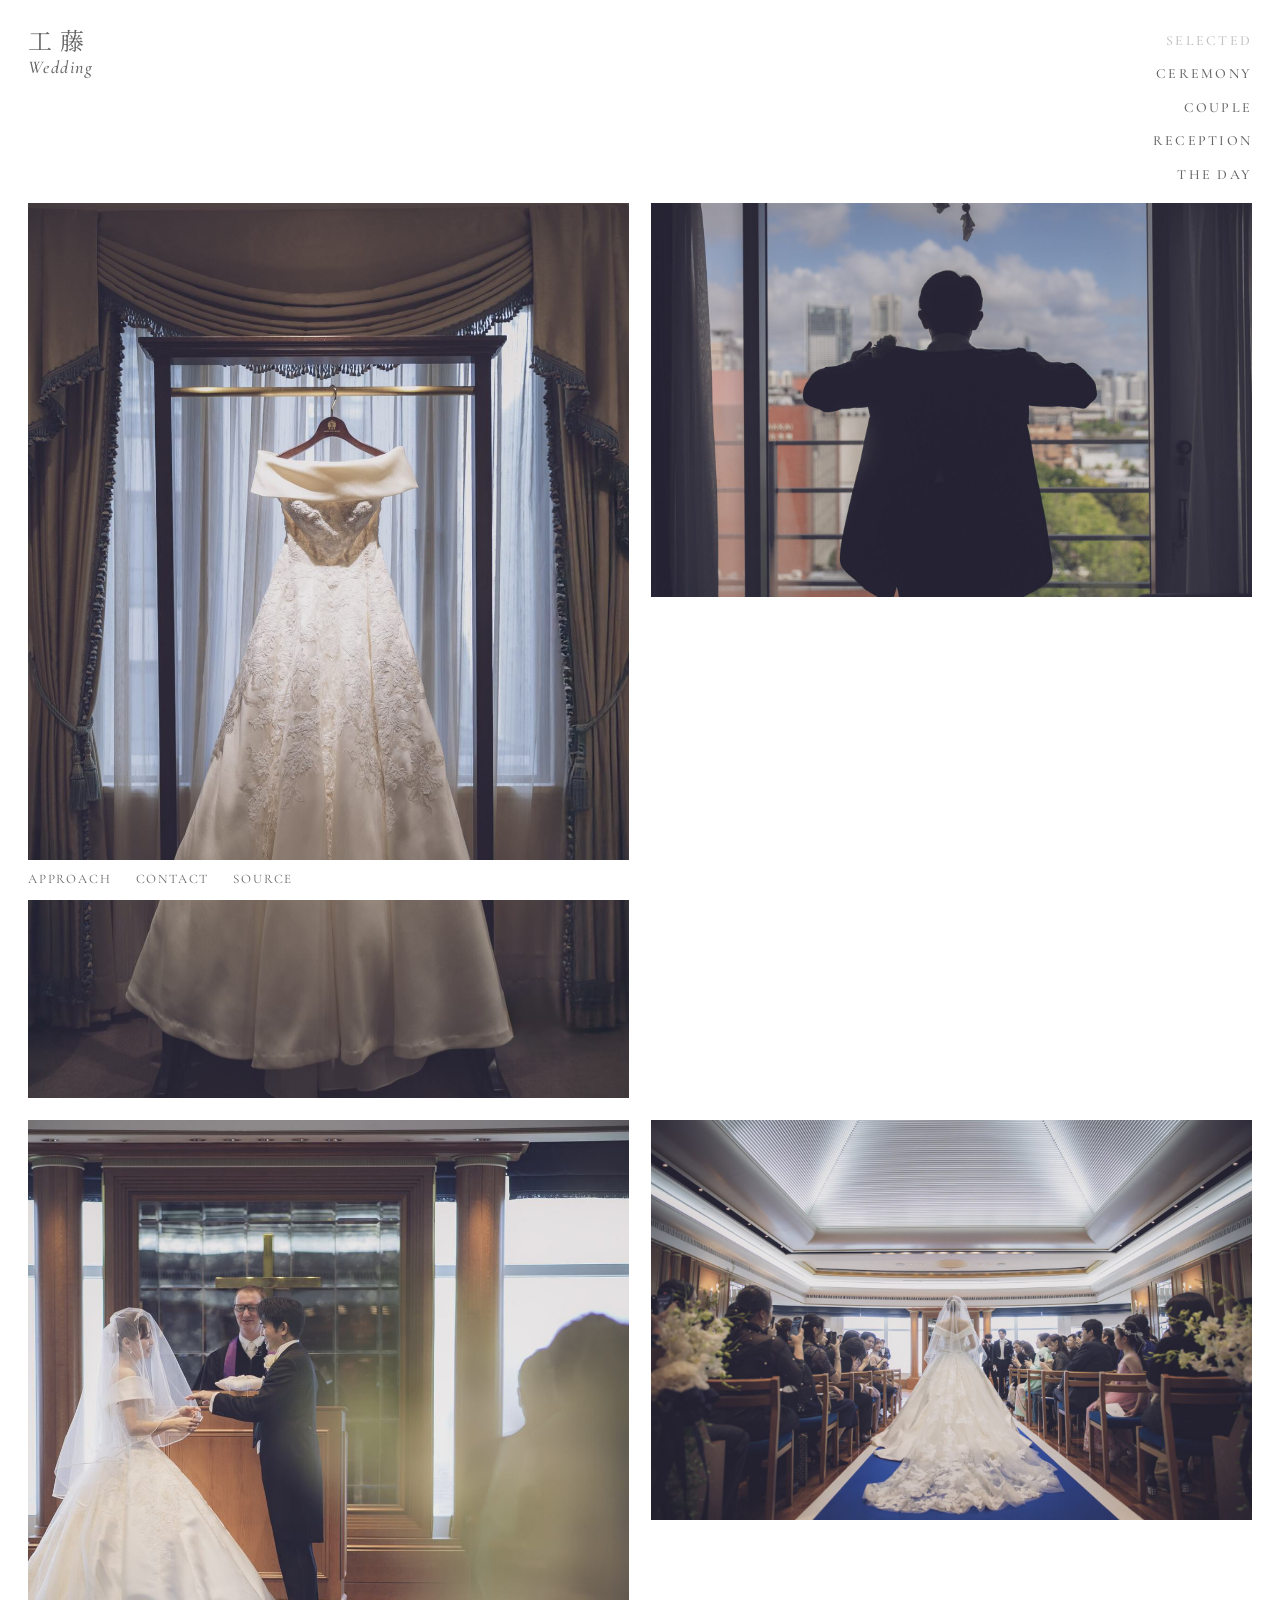
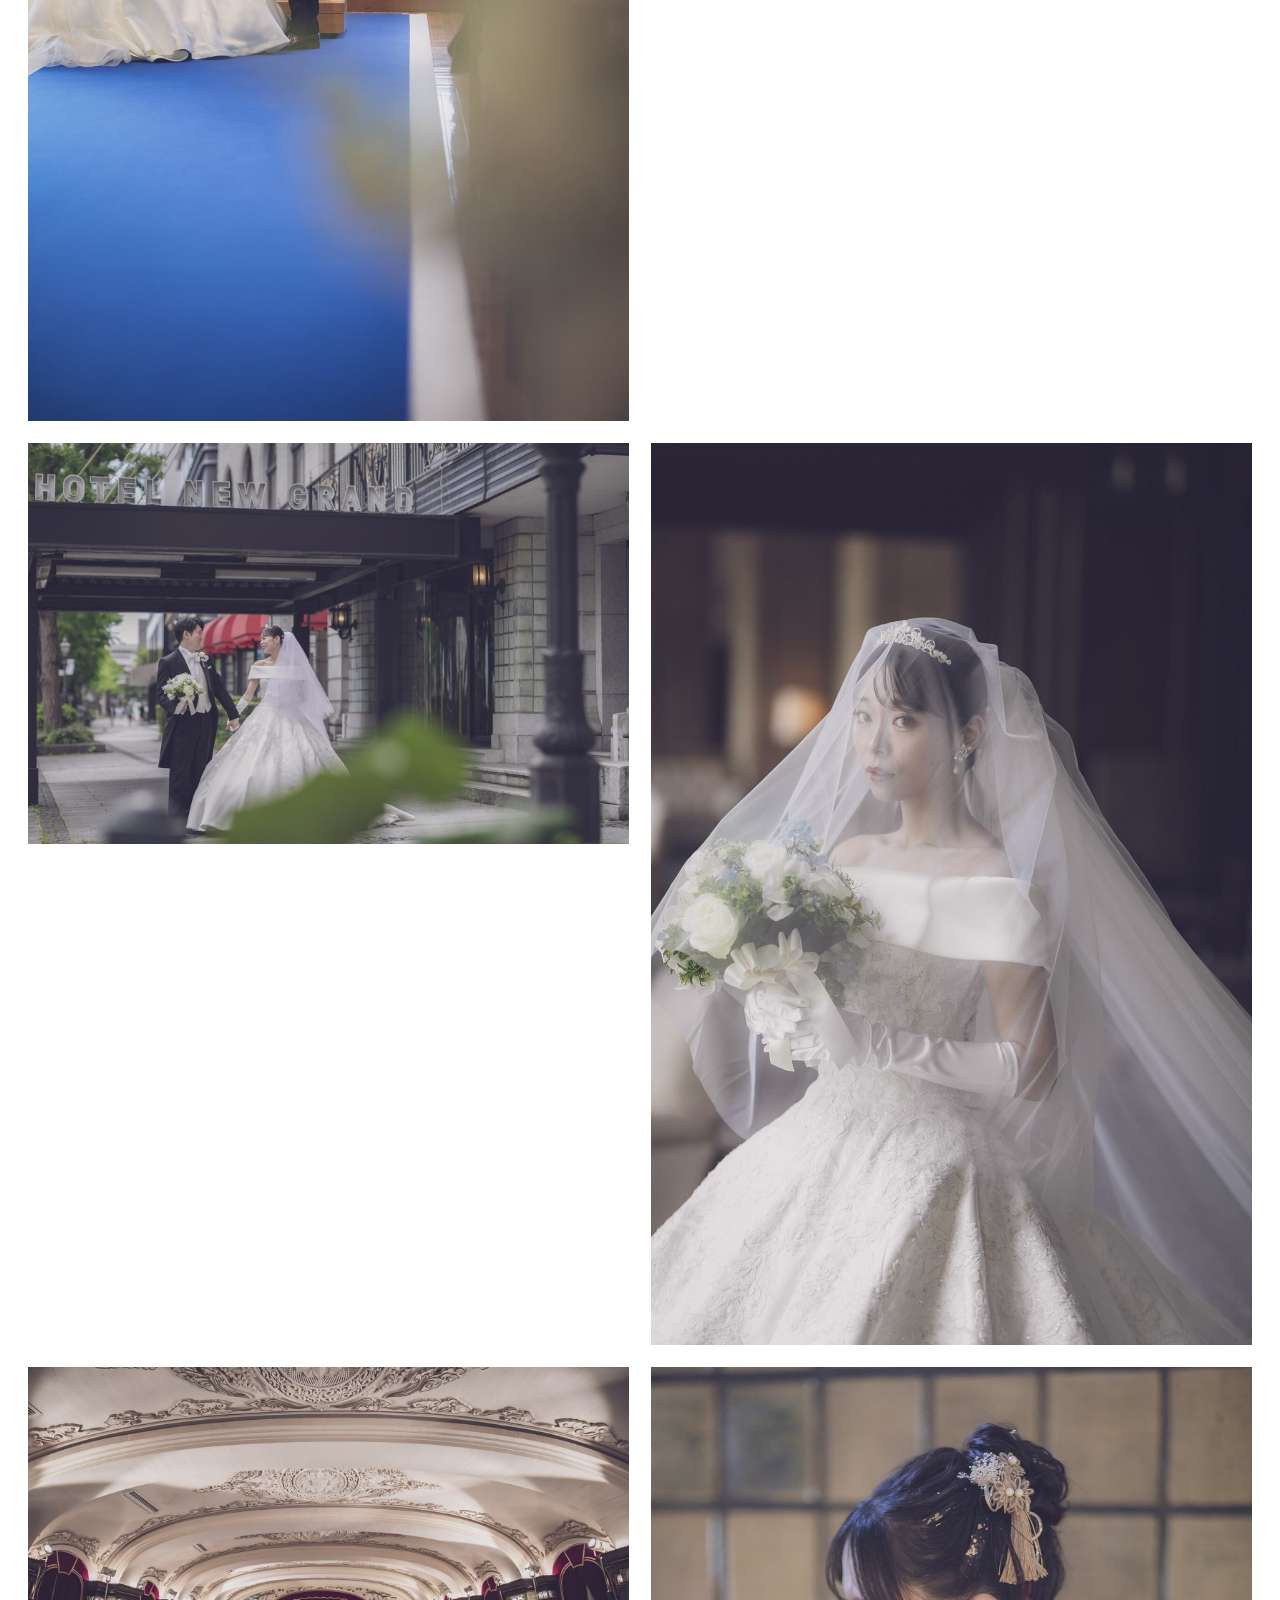
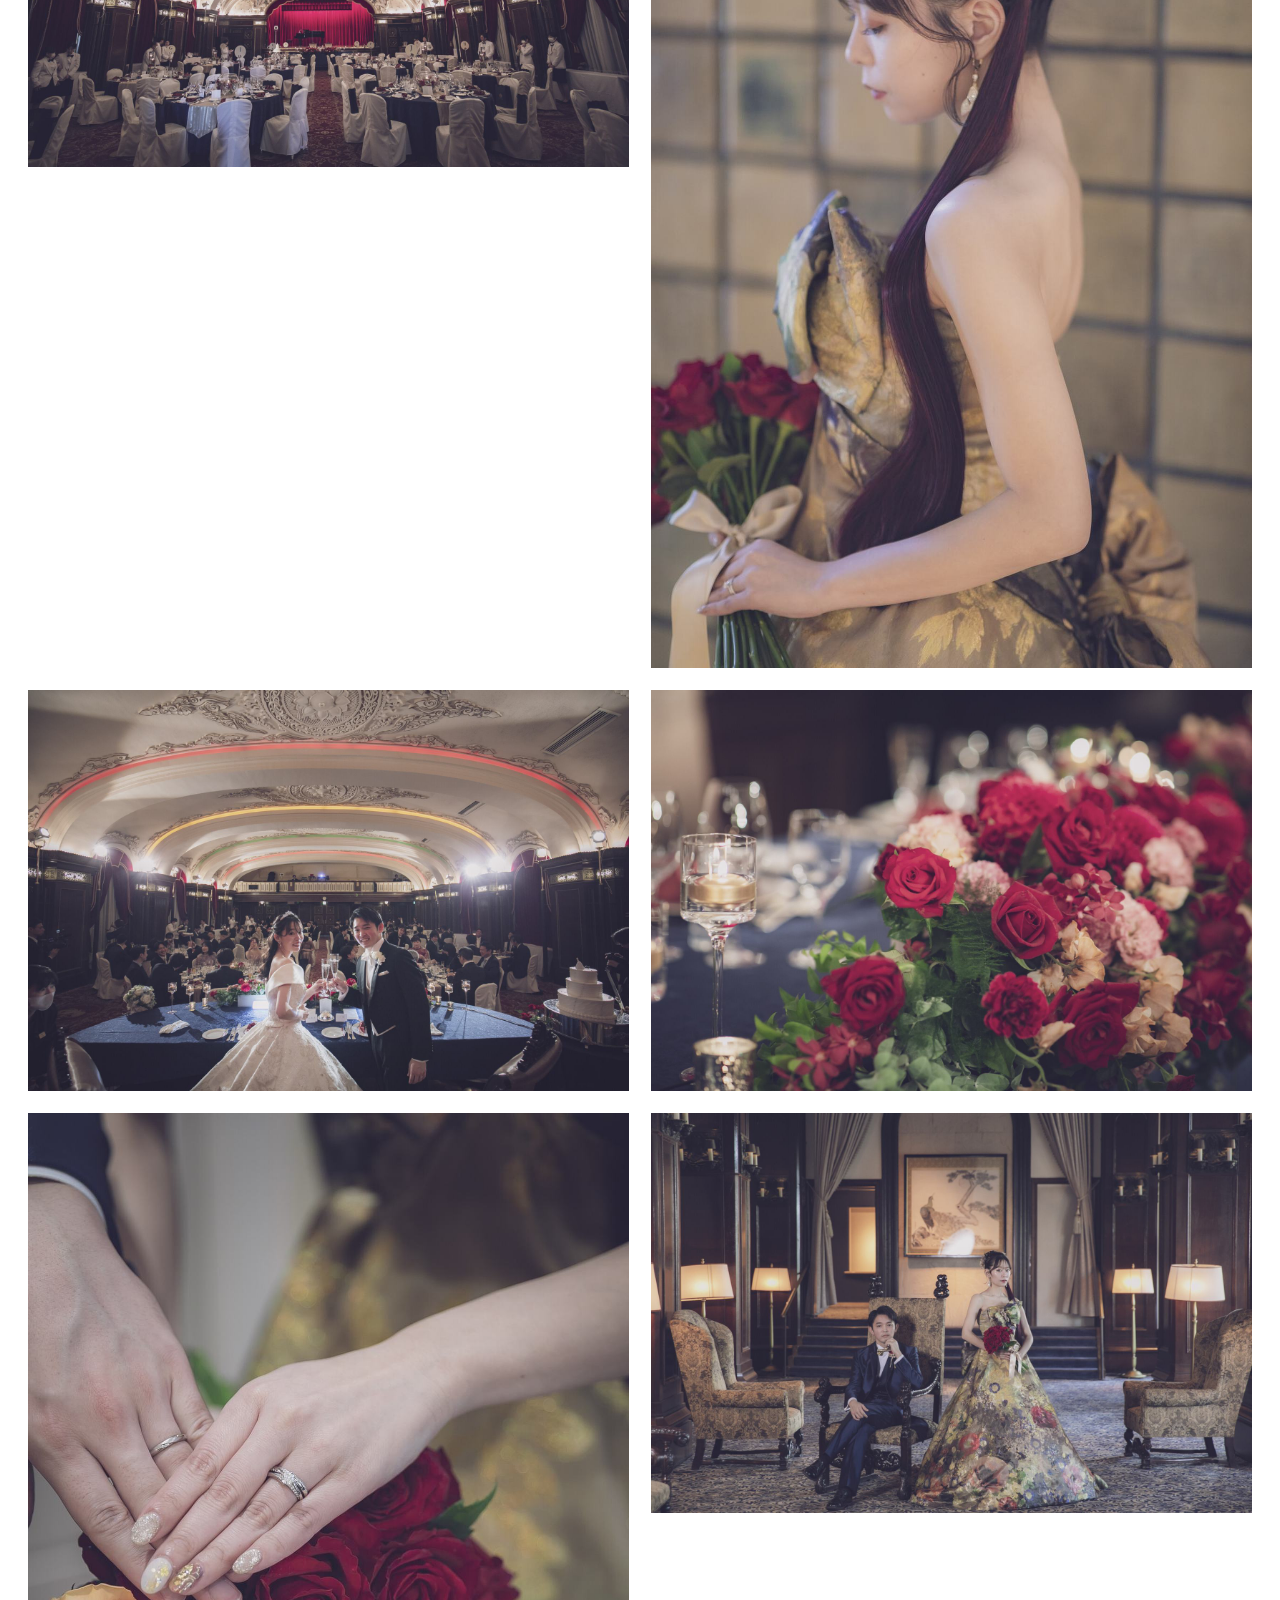
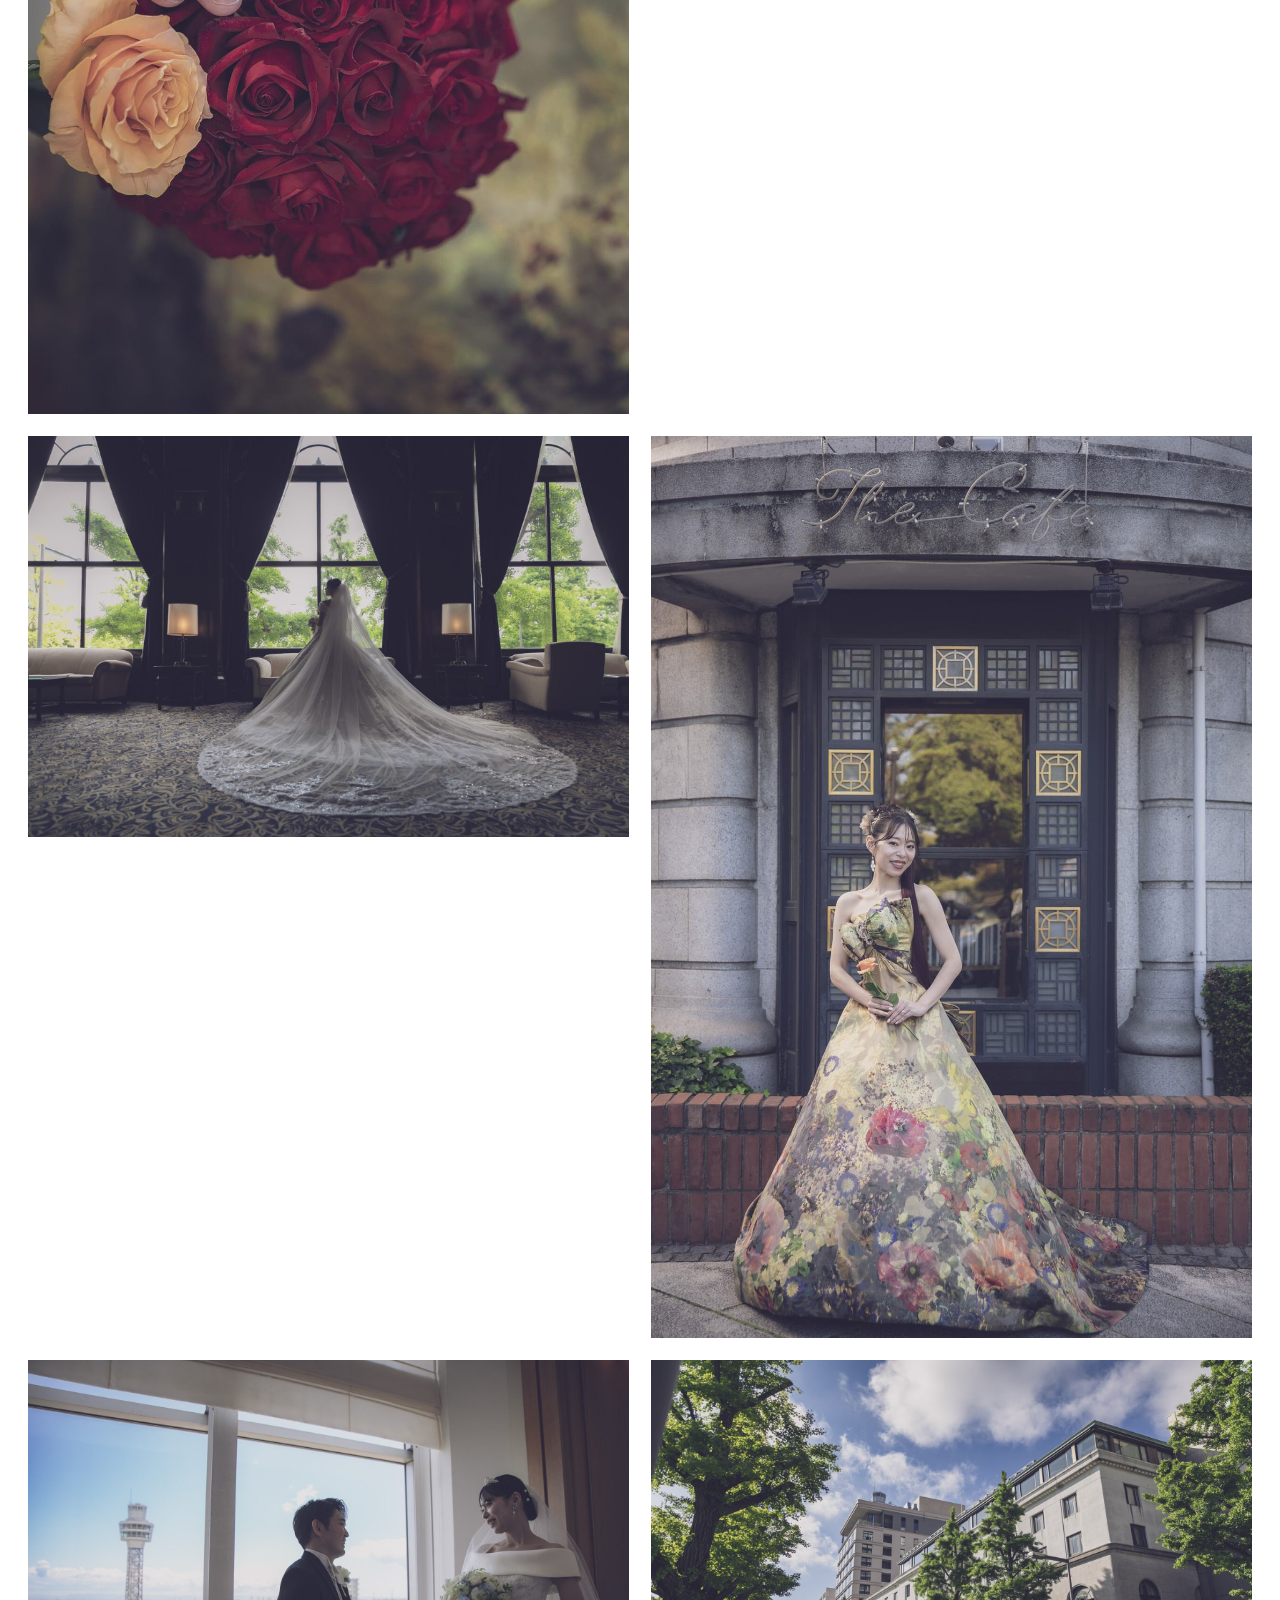
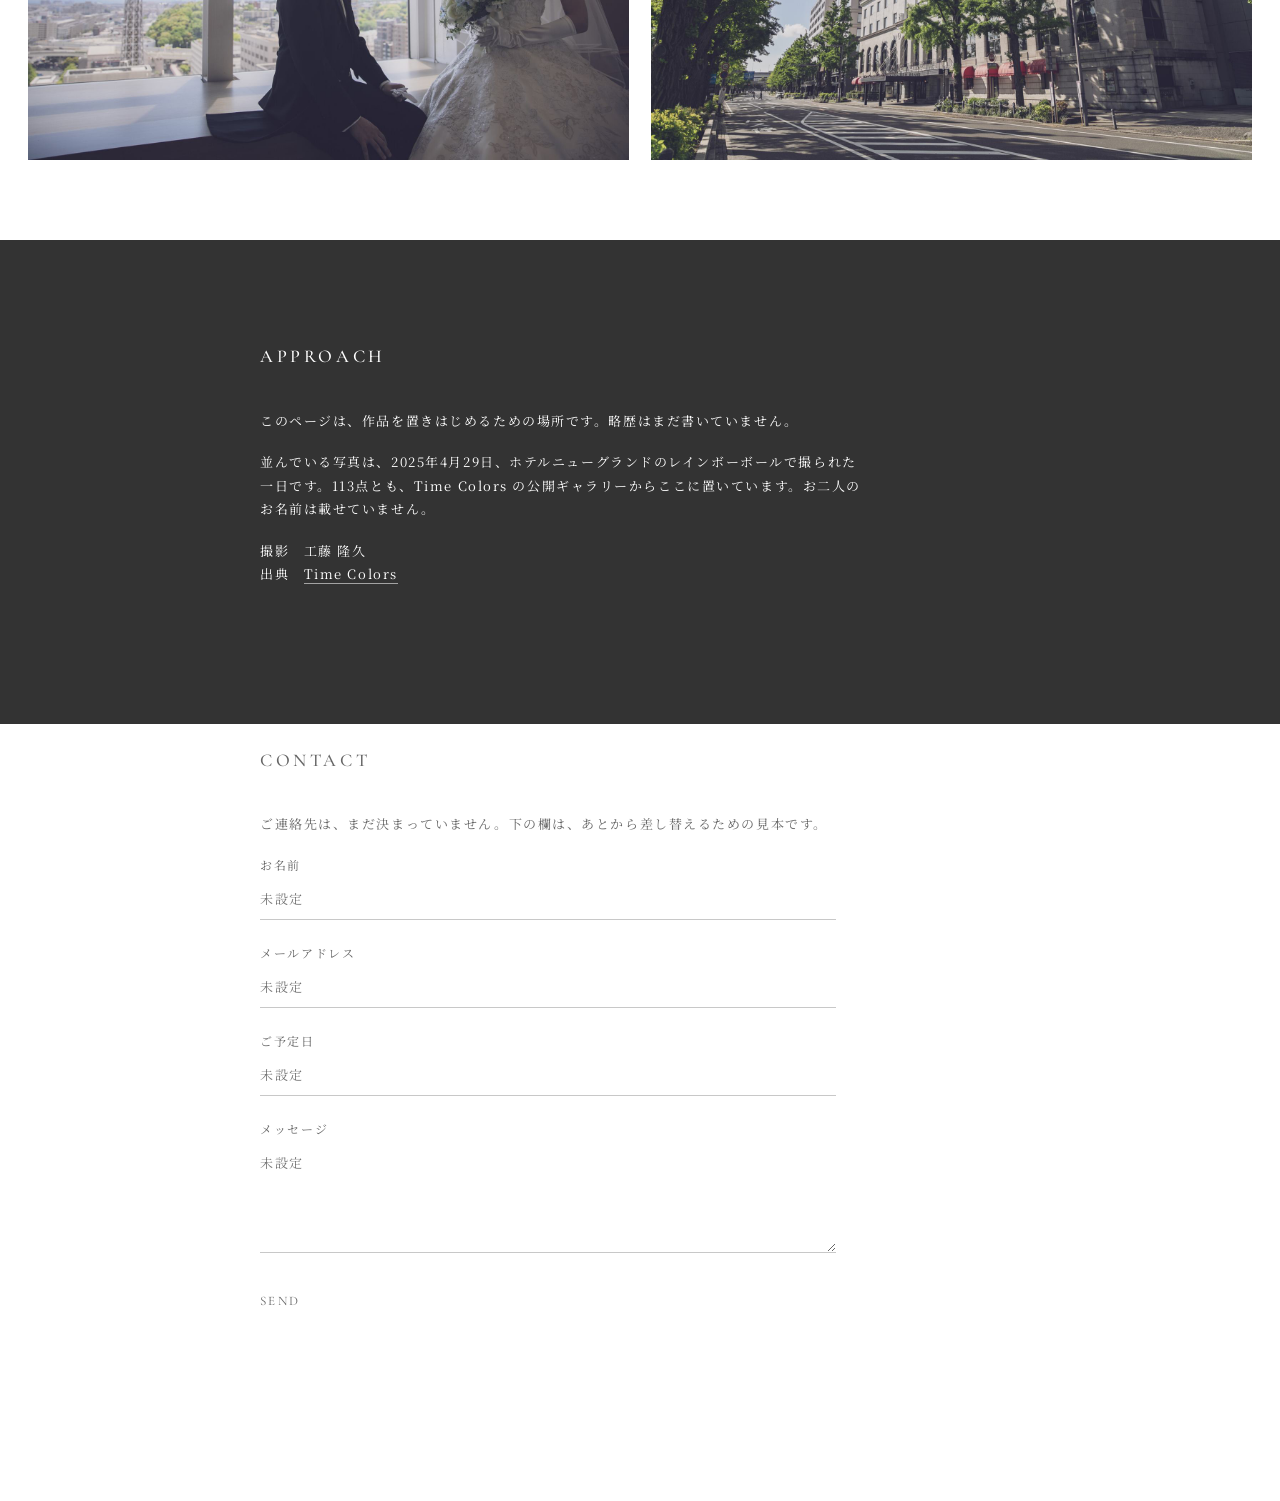
==== commit 300187fb: "Rebuild the portfolio around a white photo grid Follow the reference structure of a tracked name, a " ====
--- a/index.html
+++ b/index.html
@@ -3,191 +3,405 @@
 <head>
   <meta charset="utf-8">
   <meta name="viewport" content="width=device-width, initial-scale=1">
-  <title>工藤 隆久｜婚礼写真</title>
-  <meta name="description" content="工藤 隆久の婚礼写真。2025年4月29日、ホテルニューグランド レインボーボールの一日。出典は Time Colors のギャラリーです。">
-  <meta name="theme-color" content="#f2efe9">
+  <title>工藤 — 婚礼</title>
+  <meta name="description" content="工藤 隆久の婚礼写真。2025年4月29日、ホテルニューグランド レインボーボール。出典は Time Colors のギャラリーです。">
+  <meta name="theme-color" content="#ffffff">
   <link rel="icon" href="assets/favicon.svg" type="image/svg+xml">
   <link rel="preconnect" href="https://fonts.googleapis.com">
   <link rel="preconnect" href="https://fonts.gstatic.com" crossorigin>
-  <link href="https://fonts.googleapis.com/css2?family=Aboreto&family=Noto+Serif+JP:wght@300;400&display=swap" rel="stylesheet">
+  <link href="https://fonts.googleapis.com/css2?family=Cormorant+Garamond:ital,wght@0,500;1,500&family=Noto+Serif+JP:wght@400&display=swap" rel="stylesheet">
   <link rel="stylesheet" href="css/style.css">
-  <link rel="preload" as="image" href="assets/photos/0059-1.jpg">
-  <script>document.documentElement.classList.add("js")</script>
-  <noscript>
-    <style>
-      .opening { display: none !important; }
-      body.is-opening .site-header { opacity: 1 !important; visibility: visible !important; }
-      body.is-light .mark, body.is-light .menu-trigger { color: rgba(22, 19, 16, 0.86) !important; }
-    </style>
-  </noscript>
 </head>
-<body class="is-opening is-light">
-  <a class="skip" href="#work">作品へ進む</a>
-  <header class="site-header">
-    <a class="mark" href="#slides">
-      <small>KUDO</small>
+<body data-view="selected">
+  <div class="curtain" id="curtain"></div>
+  <a class="skip" href="#grid">写真へ</a>
+  <header class="site-head">
+    <a class="brand" href="#selected">
       <strong>工藤</strong>
+      <em>Wedding</em>
     </a>
-    <button type="button" class="menu-trigger" aria-expanded="false" aria-controls="site-nav">
-      <span class="menu-label">MENU</span>
-    </button>
-    <nav id="site-nav" class="nav">
-      <div class="nav-inner">
-        <ul>
-          <li><a href="#work">WORK</a></li>
-          <li><a href="#day">THE DAY</a></li>
-          <li><a href="#approach">APPROACH</a></li>
-          <li><a href="#contact">CONTACT</a></li>
-        </ul>
-        <p>Wedding photography.<br>Hotel New Grand, 2025.04.29</p>
-      </div>
+    <nav class="site-nav" aria-label="作品">
+      <ul>
+        <li><button type="button" data-filter="selected" aria-current="page">SELECTED</button></li>
+        <li><button type="button" data-filter="ceremony">CEREMONY</button></li>
+        <li><button type="button" data-filter="couple">COUPLE</button></li>
+        <li><button type="button" data-filter="reception">RECEPTION</button></li>
+        <li><button type="button" data-filter="all">THE DAY</button></li>
+      </ul>
     </nav>
   </header>
-
-  <div id="opening" class="opening">
-    <div class="opening-still">
-      <img src="assets/photos/0059-1.jpg" alt="参列者のあいだ、青い通路を進む新婦。チャペルでの挙式。" width="1680" height="1120" loading="eager" decoding="async" fetchpriority="high">
+  <main class="site-main">
+    <div class="works" id="grid">
+      <a class="tile is-p" href="assets/photos/0008-1.jpg" data-photo="0008-1.jpg" data-group="archive" data-selected="1" data-order="0">
+        <img src="assets/photos/0008-1.jpg" alt="支度。ホテルニューグランド レインボーボール、2025年4月29日。" width="1120" height="1680" decoding="async" loading="eager" fetchpriority="high">
+        <span class="veil"><span>支度</span></span>
+      </a><a class="tile is-l" href="assets/photos/0011-1.jpg" data-photo="0011-1.jpg" data-group="archive" data-selected="1" data-order="1">
+        <img src="assets/photos/0011-1.jpg" alt="支度。ホテルニューグランド レインボーボール、2025年4月29日。" width="1680" height="1120" decoding="async" loading="eager" fetchpriority="high">
+        <span class="veil"><span>支度</span></span>
+      </a><a class="tile is-p" href="assets/photos/0064-1.jpg" data-photo="0064-1.jpg" data-group="ceremony" data-selected="1" data-order="2">
+        <img src="assets/photos/0064-1.jpg" alt="挙式。ホテルニューグランド レインボーボール、2025年4月29日。" width="1120" height="1680" decoding="async" loading="lazy">
+        <span class="veil"><span>挙式</span></span>
+      </a><a class="tile is-l" href="assets/photos/0059-1.jpg" data-photo="0059-1.jpg" data-group="ceremony" data-selected="1" data-order="3">
+        <img src="assets/photos/0059-1.jpg" alt="挙式。ホテルニューグランド レインボーボール、2025年4月29日。" width="1680" height="1120" decoding="async" loading="lazy">
+        <span class="veil"><span>挙式</span></span>
+      </a><a class="tile is-l" href="assets/photos/0046-1.jpg" data-photo="0046-1.jpg" data-group="couple" data-selected="1" data-order="4">
+        <img src="assets/photos/0046-1.jpg" alt="ふたり。ホテルニューグランド レインボーボール、2025年4月29日。" width="1680" height="1120" decoding="async" loading="lazy">
+        <span class="veil"><span>ふたり</span></span>
+      </a><a class="tile is-p" href="assets/photos/0038-1.jpg" data-photo="0038-1.jpg" data-group="couple" data-selected="1" data-order="5">
+        <img src="assets/photos/0038-1.jpg" alt="ふたり。ホテルニューグランド レインボーボール、2025年4月29日。" width="1120" height="1680" decoding="async" loading="lazy">
+        <span class="veil"><span>ふたり</span></span>
+      </a><a class="tile is-l" href="assets/photos/0074-1.jpg" data-photo="0074-1.jpg" data-group="reception" data-selected="1" data-order="6">
+        <img src="assets/photos/0074-1.jpg" alt="披露宴。ホテルニューグランド レインボーボール、2025年4月29日。" width="1680" height="1120" decoding="async" loading="lazy">
+        <span class="veil"><span>披露宴</span></span>
+      </a><a class="tile is-p" href="assets/photos/0111.jpg" data-photo="0111.jpg" data-group="couple" data-selected="1" data-order="7">
+        <img src="assets/photos/0111.jpg" alt="ふたり。ホテルニューグランド レインボーボール、2025年4月29日。" width="1120" height="1680" decoding="async" loading="lazy">
+        <span class="veil"><span>ふたり</span></span>
+      </a><a class="tile is-l" href="assets/photos/0085-1.jpg" data-photo="0085-1.jpg" data-group="reception" data-selected="1" data-order="8">
+        <img src="assets/photos/0085-1.jpg" alt="披露宴。ホテルニューグランド レインボーボール、2025年4月29日。" width="1680" height="1120" decoding="async" loading="lazy">
+        <span class="veil"><span>披露宴</span></span>
+      </a><a class="tile is-l" href="assets/photos/0076-1.jpg" data-photo="0076-1.jpg" data-group="reception" data-selected="1" data-order="9">
+        <img src="assets/photos/0076-1.jpg" alt="披露宴。ホテルニューグランド レインボーボール、2025年4月29日。" width="1680" height="1120" decoding="async" loading="lazy">
+        <span class="veil"><span>披露宴</span></span>
+      </a><a class="tile is-p" href="assets/photos/0113.jpg" data-photo="0113.jpg" data-group="couple" data-selected="1" data-order="10">
+        <img src="assets/photos/0113.jpg" alt="ふたり。ホテルニューグランド レインボーボール、2025年4月29日。" width="1120" height="1680" decoding="async" loading="lazy">
+        <span class="veil"><span>ふたり</span></span>
+      </a><a class="tile is-l" href="assets/photos/0107.jpg" data-photo="0107.jpg" data-group="couple" data-selected="1" data-order="11">
+        <img src="assets/photos/0107.jpg" alt="ふたり。ホテルニューグランド レインボーボール、2025年4月29日。" width="1680" height="1120" decoding="async" loading="lazy">
+        <span class="veil"><span>ふたり</span></span>
+      </a><a class="tile is-l" href="assets/photos/0033-1.jpg" data-photo="0033-1.jpg" data-group="couple" data-selected="1" data-order="12">
+        <img src="assets/photos/0033-1.jpg" alt="ふたり。ホテルニューグランド レインボーボール、2025年4月29日。" width="1680" height="1120" decoding="async" loading="lazy">
+        <span class="veil"><span>ふたり</span></span>
+      </a><a class="tile is-p" href="assets/photos/0110.jpg" data-photo="0110.jpg" data-group="couple" data-selected="1" data-order="13">
+        <img src="assets/photos/0110.jpg" alt="ふたり。ホテルニューグランド レインボーボール、2025年4月29日。" width="1120" height="1680" decoding="async" loading="lazy">
+        <span class="veil"><span>ふたり</span></span>
+      </a><a class="tile is-l" href="assets/photos/0068-1.jpg" data-photo="0068-1.jpg" data-group="ceremony" data-selected="1" data-order="14">
+        <img src="assets/photos/0068-1.jpg" alt="挙式。ホテルニューグランド レインボーボール、2025年4月29日。" width="1680" height="1120" decoding="async" loading="lazy">
+        <span class="veil"><span>挙式</span></span>
+      </a><a class="tile is-l" href="assets/photos/0003-1.jpg" data-photo="0003-1.jpg" data-group="archive" data-selected="1" data-order="15">
+        <img src="assets/photos/0003-1.jpg" alt="館。ホテルニューグランド レインボーボール、2025年4月29日。" width="1680" height="1120" decoding="async" loading="lazy">
+        <span class="veil"><span>館</span></span>
+      </a><a class="tile is-l" href="assets/photos/0001-1.jpg" data-photo="0001-1.jpg" data-group="archive" data-selected="0" data-order="16">
+        <img src="assets/photos/0001-1.jpg" alt="館。ホテルニューグランド レインボーボール、2025年4月29日。" width="1680" height="1120" decoding="async" loading="lazy">
+        <span class="veil"><span>館</span></span>
+      </a><a class="tile is-l" href="assets/photos/0002-1.jpg" data-photo="0002-1.jpg" data-group="archive" data-selected="0" data-order="17">
+        <img src="assets/photos/0002-1.jpg" alt="館。ホテルニューグランド レインボーボール、2025年4月29日。" width="1680" height="1120" decoding="async" loading="lazy">
+        <span class="veil"><span>館</span></span>
+      </a><a class="tile is-p" href="assets/photos/0004-1.jpg" data-photo="0004-1.jpg" data-group="archive" data-selected="0" data-order="18">
+        <img src="assets/photos/0004-1.jpg" alt="館。ホテルニューグランド レインボーボール、2025年4月29日。" width="1120" height="1680" decoding="async" loading="lazy">
+        <span class="veil"><span>館</span></span>
+      </a><a class="tile is-l" href="assets/photos/0005-1.jpg" data-photo="0005-1.jpg" data-group="archive" data-selected="0" data-order="19">
+        <img src="assets/photos/0005-1.jpg" alt="館。ホテルニューグランド レインボーボール、2025年4月29日。" width="1680" height="1120" decoding="async" loading="lazy">
+        <span class="veil"><span>館</span></span>
+      </a><a class="tile is-p" href="assets/photos/0006-1.jpg" data-photo="0006-1.jpg" data-group="archive" data-selected="0" data-order="20">
+        <img src="assets/photos/0006-1.jpg" alt="館。ホテルニューグランド レインボーボール、2025年4月29日。" width="1120" height="1680" decoding="async" loading="lazy">
+        <span class="veil"><span>館</span></span>
+      </a><a class="tile is-l" href="assets/photos/0007-1.jpg" data-photo="0007-1.jpg" data-group="archive" data-selected="0" data-order="21">
+        <img src="assets/photos/0007-1.jpg" alt="支度。ホテルニューグランド レインボーボール、2025年4月29日。" width="1680" height="1120" decoding="async" loading="lazy">
+        <span class="veil"><span>支度</span></span>
+      </a><a class="tile is-p" href="assets/photos/0009-1.jpg" data-photo="0009-1.jpg" data-group="archive" data-selected="0" data-order="22">
+        <img src="assets/photos/0009-1.jpg" alt="支度。ホテルニューグランド レインボーボール、2025年4月29日。" width="1120" height="1680" decoding="async" loading="lazy">
+        <span class="veil"><span>支度</span></span>
+      </a><a class="tile is-p" href="assets/photos/0010-1.jpg" data-photo="0010-1.jpg" data-group="archive" data-selected="0" data-order="23">
+        <img src="assets/photos/0010-1.jpg" alt="支度。ホテルニューグランド レインボーボール、2025年4月29日。" width="1120" height="1680" decoding="async" loading="lazy">
+        <span class="veil"><span>支度</span></span>
+      </a><a class="tile is-l" href="assets/photos/0012-1.jpg" data-photo="0012-1.jpg" data-group="archive" data-selected="0" data-order="24">
+        <img src="assets/photos/0012-1.jpg" alt="支度。ホテルニューグランド レインボーボール、2025年4月29日。" width="1680" height="1120" decoding="async" loading="lazy">
+        <span class="veil"><span>支度</span></span>
+      </a><a class="tile is-l" href="assets/photos/0013-1.jpg" data-photo="0013-1.jpg" data-group="archive" data-selected="0" data-order="25">
+        <img src="assets/photos/0013-1.jpg" alt="支度。ホテルニューグランド レインボーボール、2025年4月29日。" width="1680" height="1120" decoding="async" loading="lazy">
+        <span class="veil"><span>支度</span></span>
+      </a><a class="tile is-l" href="assets/photos/0014-1.jpg" data-photo="0014-1.jpg" data-group="archive" data-selected="0" data-order="26">
+        <img src="assets/photos/0014-1.jpg" alt="支度。ホテルニューグランド レインボーボール、2025年4月29日。" width="1680" height="1120" decoding="async" loading="lazy">
+        <span class="veil"><span>支度</span></span>
+      </a><a class="tile is-p" href="assets/photos/0015-1.jpg" data-photo="0015-1.jpg" data-group="archive" data-selected="0" data-order="27">
+        <img src="assets/photos/0015-1.jpg" alt="支度。ホテルニューグランド レインボーボール、2025年4月29日。" width="1120" height="1680" decoding="async" loading="lazy">
+        <span class="veil"><span>支度</span></span>
+      </a><a class="tile is-l" href="assets/photos/0016-1.jpg" data-photo="0016-1.jpg" data-group="archive" data-selected="0" data-order="28">
+        <img src="assets/photos/0016-1.jpg" alt="支度。ホテルニューグランド レインボーボール、2025年4月29日。" width="1680" height="1120" decoding="async" loading="lazy">
+        <span class="veil"><span>支度</span></span>
+      </a><a class="tile is-l" href="assets/photos/0017-1.jpg" data-photo="0017-1.jpg" data-group="archive" data-selected="0" data-order="29">
+        <img src="assets/photos/0017-1.jpg" alt="支度。ホテルニューグランド レインボーボール、2025年4月29日。" width="1680" height="1120" decoding="async" loading="lazy">
+        <span class="veil"><span>支度</span></span>
+      </a><a class="tile is-l" href="assets/photos/0018-1.jpg" data-photo="0018-1.jpg" data-group="archive" data-selected="0" data-order="30">
+        <img src="assets/photos/0018-1.jpg" alt="支度。ホテルニューグランド レインボーボール、2025年4月29日。" width="1680" height="1120" decoding="async" loading="lazy">
+        <span class="veil"><span>支度</span></span>
+      </a><a class="tile is-l" href="assets/photos/0019-1.jpg" data-photo="0019-1.jpg" data-group="couple" data-selected="0" data-order="31">
+        <img src="assets/photos/0019-1.jpg" alt="ふたり。ホテルニューグランド レインボーボール、2025年4月29日。" width="1680" height="1120" decoding="async" loading="lazy">
+        <span class="veil"><span>ふたり</span></span>
+      </a><a class="tile is-l" href="assets/photos/0020-1.jpg" data-photo="0020-1.jpg" data-group="couple" data-selected="0" data-order="32">
+        <img src="assets/photos/0020-1.jpg" alt="ふたり。ホテルニューグランド レインボーボール、2025年4月29日。" width="1680" height="1120" decoding="async" loading="lazy">
+        <span class="veil"><span>ふたり</span></span>
+      </a><a class="tile is-p" href="assets/photos/0021-1.jpg" data-photo="0021-1.jpg" data-group="couple" data-selected="0" data-order="33">
+        <img src="assets/photos/0021-1.jpg" alt="ふたり。ホテルニューグランド レインボーボール、2025年4月29日。" width="1120" height="1680" decoding="async" loading="lazy">
+        <span class="veil"><span>ふたり</span></span>
+      </a><a class="tile is-l" href="assets/photos/0022-1.jpg" data-photo="0022-1.jpg" data-group="couple" data-selected="0" data-order="34">
+        <img src="assets/photos/0022-1.jpg" alt="ふたり。ホテルニューグランド レインボーボール、2025年4月29日。" width="1680" height="1120" decoding="async" loading="lazy">
+        <span class="veil"><span>ふたり</span></span>
+      </a><a class="tile is-l" href="assets/photos/0023-1.jpg" data-photo="0023-1.jpg" data-group="couple" data-selected="0" data-order="35">
+        <img src="assets/photos/0023-1.jpg" alt="ふたり。ホテルニューグランド レインボーボール、2025年4月29日。" width="1680" height="1120" decoding="async" loading="lazy">
+        <span class="veil"><span>ふたり</span></span>
+      </a><a class="tile is-l" href="assets/photos/0024-1.jpg" data-photo="0024-1.jpg" data-group="couple" data-selected="0" data-order="36">
+        <img src="assets/photos/0024-1.jpg" alt="ふたり。ホテルニューグランド レインボーボール、2025年4月29日。" width="1680" height="1120" decoding="async" loading="lazy">
+        <span class="veil"><span>ふたり</span></span>
+      </a><a class="tile is-l" href="assets/photos/0025-1.jpg" data-photo="0025-1.jpg" data-group="couple" data-selected="0" data-order="37">
+        <img src="assets/photos/0025-1.jpg" alt="ふたり。ホテルニューグランド レインボーボール、2025年4月29日。" width="1680" height="1120" decoding="async" loading="lazy">
+        <span class="veil"><span>ふたり</span></span>
+      </a><a class="tile is-l" href="assets/photos/0026-1.jpg" data-photo="0026-1.jpg" data-group="couple" data-selected="0" data-order="38">
+        <img src="assets/photos/0026-1.jpg" alt="ふたり。ホテルニューグランド レインボーボール、2025年4月29日。" width="1680" height="1120" decoding="async" loading="lazy">
+        <span class="veil"><span>ふたり</span></span>
+      </a><a class="tile is-l" href="assets/photos/0027-1.jpg" data-photo="0027-1.jpg" data-group="couple" data-selected="0" data-order="39">
+        <img src="assets/photos/0027-1.jpg" alt="ふたり。ホテルニューグランド レインボーボール、2025年4月29日。" width="1680" height="1120" decoding="async" loading="lazy">
+        <span class="veil"><span>ふたり</span></span>
+      </a><a class="tile is-l" href="assets/photos/0028-1.jpg" data-photo="0028-1.jpg" data-group="couple" data-selected="0" data-order="40">
+        <img src="assets/photos/0028-1.jpg" alt="ふたり。ホテルニューグランド レインボーボール、2025年4月29日。" width="1680" height="1120" decoding="async" loading="lazy">
+        <span class="veil"><span>ふたり</span></span>
+      </a><a class="tile is-l" href="assets/photos/0029-1.jpg" data-photo="0029-1.jpg" data-group="couple" data-selected="0" data-order="41">
+        <img src="assets/photos/0029-1.jpg" alt="ふたり。ホテルニューグランド レインボーボール、2025年4月29日。" width="1680" height="1120" decoding="async" loading="lazy">
+        <span class="veil"><span>ふたり</span></span>
+      </a><a class="tile is-l" href="assets/photos/0030-1.jpg" data-photo="0030-1.jpg" data-group="couple" data-selected="0" data-order="42">
+        <img src="assets/photos/0030-1.jpg" alt="ふたり。ホテルニューグランド レインボーボール、2025年4月29日。" width="1680" height="1120" decoding="async" loading="lazy">
+        <span class="veil"><span>ふたり</span></span>
+      </a><a class="tile is-p" href="assets/photos/0031-1.jpg" data-photo="0031-1.jpg" data-group="couple" data-selected="0" data-order="43">
+        <img src="assets/photos/0031-1.jpg" alt="ふたり。ホテルニューグランド レインボーボール、2025年4月29日。" width="1120" height="1680" decoding="async" loading="lazy">
+        <span class="veil"><span>ふたり</span></span>
+      </a><a class="tile is-p" href="assets/photos/0032-1.jpg" data-photo="0032-1.jpg" data-group="couple" data-selected="0" data-order="44">
+        <img src="assets/photos/0032-1.jpg" alt="ふたり。ホテルニューグランド レインボーボール、2025年4月29日。" width="1120" height="1680" decoding="async" loading="lazy">
+        <span class="veil"><span>ふたり</span></span>
+      </a><a class="tile is-l" href="assets/photos/0034-1.jpg" data-photo="0034-1.jpg" data-group="couple" data-selected="0" data-order="45">
+        <img src="assets/photos/0034-1.jpg" alt="ふたり。ホテルニューグランド レインボーボール、2025年4月29日。" width="1680" height="1120" decoding="async" loading="lazy">
+        <span class="veil"><span>ふたり</span></span>
+      </a><a class="tile is-l" href="assets/photos/0035-1.jpg" data-photo="0035-1.jpg" data-group="couple" data-selected="0" data-order="46">
+        <img src="assets/photos/0035-1.jpg" alt="ふたり。ホテルニューグランド レインボーボール、2025年4月29日。" width="1680" height="1120" decoding="async" loading="lazy">
+        <span class="veil"><span>ふたり</span></span>
+      </a><a class="tile is-l" href="assets/photos/0036-1.jpg" data-photo="0036-1.jpg" data-group="couple" data-selected="0" data-order="47">
+        <img src="assets/photos/0036-1.jpg" alt="ふたり。ホテルニューグランド レインボーボール、2025年4月29日。" width="1680" height="1120" decoding="async" loading="lazy">
+        <span class="veil"><span>ふたり</span></span>
+      </a><a class="tile is-l" href="assets/photos/0037-1.jpg" data-photo="0037-1.jpg" data-group="couple" data-selected="0" data-order="48">
+        <img src="assets/photos/0037-1.jpg" alt="ふたり。ホテルニューグランド レインボーボール、2025年4月29日。" width="1680" height="1120" decoding="async" loading="lazy">
+        <span class="veil"><span>ふたり</span></span>
+      </a><a class="tile is-l" href="assets/photos/0039-1.jpg" data-photo="0039-1.jpg" data-group="couple" data-selected="0" data-order="49">
+        <img src="assets/photos/0039-1.jpg" alt="ふたり。ホテルニューグランド レインボーボール、2025年4月29日。" width="1680" height="1120" decoding="async" loading="lazy">
+        <span class="veil"><span>ふたり</span></span>
+      </a><a class="tile is-l" href="assets/photos/0040-1.jpg" data-photo="0040-1.jpg" data-group="couple" data-selected="0" data-order="50">
+        <img src="assets/photos/0040-1.jpg" alt="ふたり。ホテルニューグランド レインボーボール、2025年4月29日。" width="1680" height="1120" decoding="async" loading="lazy">
+        <span class="veil"><span>ふたり</span></span>
+      </a><a class="tile is-l" href="assets/photos/0041-1.jpg" data-photo="0041-1.jpg" data-group="couple" data-selected="0" data-order="51">
+        <img src="assets/photos/0041-1.jpg" alt="ふたり。ホテルニューグランド レインボーボール、2025年4月29日。" width="1680" height="1120" decoding="async" loading="lazy">
+        <span class="veil"><span>ふたり</span></span>
+      </a><a class="tile is-l" href="assets/photos/0042-1.jpg" data-photo="0042-1.jpg" data-group="couple" data-selected="0" data-order="52">
+        <img src="assets/photos/0042-1.jpg" alt="ふたり。ホテルニューグランド レインボーボール、2025年4月29日。" width="1680" height="1120" decoding="async" loading="lazy">
+        <span class="veil"><span>ふたり</span></span>
+      </a><a class="tile is-p" href="assets/photos/0043-1.jpg" data-photo="0043-1.jpg" data-group="couple" data-selected="0" data-order="53">
+        <img src="assets/photos/0043-1.jpg" alt="ふたり。ホテルニューグランド レインボーボール、2025年4月29日。" width="1120" height="1680" decoding="async" loading="lazy">
+        <span class="veil"><span>ふたり</span></span>
+      </a><a class="tile is-p" href="assets/photos/0044-1.jpg" data-photo="0044-1.jpg" data-group="couple" data-selected="0" data-order="54">
+        <img src="assets/photos/0044-1.jpg" alt="ふたり。ホテルニューグランド レインボーボール、2025年4月29日。" width="1120" height="1680" decoding="async" loading="lazy">
+        <span class="veil"><span>ふたり</span></span>
+      </a><a class="tile is-l" href="assets/photos/0045-1.jpg" data-photo="0045-1.jpg" data-group="couple" data-selected="0" data-order="55">
+        <img src="assets/photos/0045-1.jpg" alt="ふたり。ホテルニューグランド レインボーボール、2025年4月29日。" width="1680" height="1119" decoding="async" loading="lazy">
+        <span class="veil"><span>ふたり</span></span>
+      </a><a class="tile is-l" href="assets/photos/0047-1.jpg" data-photo="0047-1.jpg" data-group="couple" data-selected="0" data-order="56">
+        <img src="assets/photos/0047-1.jpg" alt="ふたり。ホテルニューグランド レインボーボール、2025年4月29日。" width="1680" height="1120" decoding="async" loading="lazy">
+        <span class="veil"><span>ふたり</span></span>
+      </a><a class="tile is-l" href="assets/photos/0048-1.jpg" data-photo="0048-1.jpg" data-group="couple" data-selected="0" data-order="57">
+        <img src="assets/photos/0048-1.jpg" alt="ふたり。ホテルニューグランド レインボーボール、2025年4月29日。" width="1680" height="1120" decoding="async" loading="lazy">
+        <span class="veil"><span>ふたり</span></span>
+      </a><a class="tile is-p" href="assets/photos/0049-1.jpg" data-photo="0049-1.jpg" data-group="couple" data-selected="0" data-order="58">
+        <img src="assets/photos/0049-1.jpg" alt="ふたり。ホテルニューグランド レインボーボール、2025年4月29日。" width="1120" height="1680" decoding="async" loading="lazy">
+        <span class="veil"><span>ふたり</span></span>
+      </a><a class="tile is-l" href="assets/photos/0050-1.jpg" data-photo="0050-1.jpg" data-group="couple" data-selected="0" data-order="59">
+        <img src="assets/photos/0050-1.jpg" alt="ふたり。ホテルニューグランド レインボーボール、2025年4月29日。" width="1680" height="1120" decoding="async" loading="lazy">
+        <span class="veil"><span>ふたり</span></span>
+      </a><a class="tile is-l" href="assets/photos/0051-1.jpg" data-photo="0051-1.jpg" data-group="couple" data-selected="0" data-order="60">
+        <img src="assets/photos/0051-1.jpg" alt="ふたり。ホテルニューグランド レインボーボール、2025年4月29日。" width="1680" height="1120" decoding="async" loading="lazy">
+        <span class="veil"><span>ふたり</span></span>
+      </a><a class="tile is-l" href="assets/photos/0052-1.jpg" data-photo="0052-1.jpg" data-group="ceremony" data-selected="0" data-order="61">
+        <img src="assets/photos/0052-1.jpg" alt="挙式。ホテルニューグランド レインボーボール、2025年4月29日。" width="1680" height="1120" decoding="async" loading="lazy">
+        <span class="veil"><span>挙式</span></span>
+      </a><a class="tile is-l" href="assets/photos/0053-1.jpg" data-photo="0053-1.jpg" data-group="ceremony" data-selected="0" data-order="62">
+        <img src="assets/photos/0053-1.jpg" alt="挙式。ホテルニューグランド レインボーボール、2025年4月29日。" width="1680" height="1120" decoding="async" loading="lazy">
+        <span class="veil"><span>挙式</span></span>
+      </a><a class="tile is-l" href="assets/photos/0054-1.jpg" data-photo="0054-1.jpg" data-group="ceremony" data-selected="0" data-order="63">
+        <img src="assets/photos/0054-1.jpg" alt="挙式。ホテルニューグランド レインボーボール、2025年4月29日。" width="1680" height="1120" decoding="async" loading="lazy">
+        <span class="veil"><span>挙式</span></span>
+      </a><a class="tile is-l" href="assets/photos/0055-1.jpg" data-photo="0055-1.jpg" data-group="ceremony" data-selected="0" data-order="64">
+        <img src="assets/photos/0055-1.jpg" alt="挙式。ホテルニューグランド レインボーボール、2025年4月29日。" width="1680" height="1120" decoding="async" loading="lazy">
+        <span class="veil"><span>挙式</span></span>
+      </a><a class="tile is-l" href="assets/photos/0056-1.jpg" data-photo="0056-1.jpg" data-group="ceremony" data-selected="0" data-order="65">
+        <img src="assets/photos/0056-1.jpg" alt="挙式。ホテルニューグランド レインボーボール、2025年4月29日。" width="1680" height="1120" decoding="async" loading="lazy">
+        <span class="veil"><span>挙式</span></span>
+      </a><a class="tile is-l" href="assets/photos/0057-1.jpg" data-photo="0057-1.jpg" data-group="ceremony" data-selected="0" data-order="66">
+        <img src="assets/photos/0057-1.jpg" alt="挙式。ホテルニューグランド レインボーボール、2025年4月29日。" width="1680" height="1120" decoding="async" loading="lazy">
+        <span class="veil"><span>挙式</span></span>
+      </a><a class="tile is-l" href="assets/photos/0058-1.jpg" data-photo="0058-1.jpg" data-group="ceremony" data-selected="0" data-order="67">
+        <img src="assets/photos/0058-1.jpg" alt="挙式。ホテルニューグランド レインボーボール、2025年4月29日。" width="1680" height="1120" decoding="async" loading="lazy">
+        <span class="veil"><span>挙式</span></span>
+      </a><a class="tile is-l" href="assets/photos/0060-1.jpg" data-photo="0060-1.jpg" data-group="ceremony" data-selected="0" data-order="68">
+        <img src="assets/photos/0060-1.jpg" alt="挙式。ホテルニューグランド レインボーボール、2025年4月29日。" width="1680" height="1120" decoding="async" loading="lazy">
+        <span class="veil"><span>挙式</span></span>
+      </a><a class="tile is-l" href="assets/photos/0061-1.jpg" data-photo="0061-1.jpg" data-group="ceremony" data-selected="0" data-order="69">
+        <img src="assets/photos/0061-1.jpg" alt="挙式。ホテルニューグランド レインボーボール、2025年4月29日。" width="1680" height="1120" decoding="async" loading="lazy">
+        <span class="veil"><span>挙式</span></span>
+      </a><a class="tile is-l" href="assets/photos/0062-1.jpg" data-photo="0062-1.jpg" data-group="ceremony" data-selected="0" data-order="70">
+        <img src="assets/photos/0062-1.jpg" alt="挙式。ホテルニューグランド レインボーボール、2025年4月29日。" width="1680" height="1120" decoding="async" loading="lazy">
+        <span class="veil"><span>挙式</span></span>
+      </a><a class="tile is-l" href="assets/photos/0063-1.jpg" data-photo="0063-1.jpg" data-group="ceremony" data-selected="0" data-order="71">
+        <img src="assets/photos/0063-1.jpg" alt="挙式。ホテルニューグランド レインボーボール、2025年4月29日。" width="1680" height="1120" decoding="async" loading="lazy">
+        <span class="veil"><span>挙式</span></span>
+      </a><a class="tile is-l" href="assets/photos/0065-1.jpg" data-photo="0065-1.jpg" data-group="ceremony" data-selected="0" data-order="72">
+        <img src="assets/photos/0065-1.jpg" alt="挙式。ホテルニューグランド レインボーボール、2025年4月29日。" width="1680" height="1120" decoding="async" loading="lazy">
+        <span class="veil"><span>挙式</span></span>
+      </a><a class="tile is-l" href="assets/photos/0066-1.jpg" data-photo="0066-1.jpg" data-group="ceremony" data-selected="0" data-order="73">
+        <img src="assets/photos/0066-1.jpg" alt="挙式。ホテルニューグランド レインボーボール、2025年4月29日。" width="1680" height="1120" decoding="async" loading="lazy">
+        <span class="veil"><span>挙式</span></span>
+      </a><a class="tile is-l" href="assets/photos/0067-1.jpg" data-photo="0067-1.jpg" data-group="ceremony" data-selected="0" data-order="74">
+        <img src="assets/photos/0067-1.jpg" alt="挙式。ホテルニューグランド レインボーボール、2025年4月29日。" width="1680" height="1120" decoding="async" loading="lazy">
+        <span class="veil"><span>挙式</span></span>
+      </a><a class="tile is-l" href="assets/photos/0069-1.jpg" data-photo="0069-1.jpg" data-group="ceremony" data-selected="0" data-order="75">
+        <img src="assets/photos/0069-1.jpg" alt="挙式。ホテルニューグランド レインボーボール、2025年4月29日。" width="1680" height="1120" decoding="async" loading="lazy">
+        <span class="veil"><span>挙式</span></span>
+      </a><a class="tile is-p" href="assets/photos/0070-1.jpg" data-photo="0070-1.jpg" data-group="ceremony" data-selected="0" data-order="76">
+        <img src="assets/photos/0070-1.jpg" alt="挙式。ホテルニューグランド レインボーボール、2025年4月29日。" width="1120" height="1680" decoding="async" loading="lazy">
+        <span class="veil"><span>挙式</span></span>
+      </a><a class="tile is-l" href="assets/photos/0071-1.jpg" data-photo="0071-1.jpg" data-group="ceremony" data-selected="0" data-order="77">
+        <img src="assets/photos/0071-1.jpg" alt="挙式。ホテルニューグランド レインボーボール、2025年4月29日。" width="1680" height="1120" decoding="async" loading="lazy">
+        <span class="veil"><span>挙式</span></span>
+      </a><a class="tile is-l" href="assets/photos/0072-1.jpg" data-photo="0072-1.jpg" data-group="ceremony" data-selected="0" data-order="78">
+        <img src="assets/photos/0072-1.jpg" alt="挙式。ホテルニューグランド レインボーボール、2025年4月29日。" width="1680" height="1120" decoding="async" loading="lazy">
+        <span class="veil"><span>挙式</span></span>
+      </a><a class="tile is-l" href="assets/photos/0073-1.jpg" data-photo="0073-1.jpg" data-group="reception" data-selected="0" data-order="79">
+        <img src="assets/photos/0073-1.jpg" alt="披露宴。ホテルニューグランド レインボーボール、2025年4月29日。" width="1680" height="1120" decoding="async" loading="lazy">
+        <span class="veil"><span>披露宴</span></span>
+      </a><a class="tile is-l" href="assets/photos/0075-1.jpg" data-photo="0075-1.jpg" data-group="reception" data-selected="0" data-order="80">
+        <img src="assets/photos/0075-1.jpg" alt="披露宴。ホテルニューグランド レインボーボール、2025年4月29日。" width="1680" height="1120" decoding="async" loading="lazy">
+        <span class="veil"><span>披露宴</span></span>
+      </a><a class="tile is-p" href="assets/photos/0077-1.jpg" data-photo="0077-1.jpg" data-group="reception" data-selected="0" data-order="81">
+        <img src="assets/photos/0077-1.jpg" alt="披露宴。ホテルニューグランド レインボーボール、2025年4月29日。" width="1120" height="1680" decoding="async" loading="lazy">
+        <span class="veil"><span>披露宴</span></span>
+      </a><a class="tile is-l" href="assets/photos/0078-1.jpg" data-photo="0078-1.jpg" data-group="reception" data-selected="0" data-order="82">
+        <img src="assets/photos/0078-1.jpg" alt="披露宴。ホテルニューグランド レインボーボール、2025年4月29日。" width="1680" height="1120" decoding="async" loading="lazy">
+        <span class="veil"><span>披露宴</span></span>
+      </a><a class="tile is-l" href="assets/photos/0079-1.jpg" data-photo="0079-1.jpg" data-group="reception" data-selected="0" data-order="83">
+        <img src="assets/photos/0079-1.jpg" alt="披露宴。ホテルニューグランド レインボーボール、2025年4月29日。" width="1680" height="1120" decoding="async" loading="lazy">
+        <span class="veil"><span>披露宴</span></span>
+      </a><a class="tile is-p" href="assets/photos/0080-1.jpg" data-photo="0080-1.jpg" data-group="reception" data-selected="0" data-order="84">
+        <img src="assets/photos/0080-1.jpg" alt="披露宴。ホテルニューグランド レインボーボール、2025年4月29日。" width="1120" height="1680" decoding="async" loading="lazy">
+        <span class="veil"><span>披露宴</span></span>
+      </a><a class="tile is-l" href="assets/photos/0081-1.jpg" data-photo="0081-1.jpg" data-group="reception" data-selected="0" data-order="85">
+        <img src="assets/photos/0081-1.jpg" alt="披露宴。ホテルニューグランド レインボーボール、2025年4月29日。" width="1680" height="1120" decoding="async" loading="lazy">
+        <span class="veil"><span>披露宴</span></span>
+      </a><a class="tile is-l" href="assets/photos/0082-2.jpg" data-photo="0082-2.jpg" data-group="reception" data-selected="0" data-order="86">
+        <img src="assets/photos/0082-2.jpg" alt="披露宴。ホテルニューグランド レインボーボール、2025年4月29日。" width="1680" height="1120" decoding="async" loading="lazy">
+        <span class="veil"><span>披露宴</span></span>
+      </a><a class="tile is-l" href="assets/photos/0083-1.jpg" data-photo="0083-1.jpg" data-group="reception" data-selected="0" data-order="87">
+        <img src="assets/photos/0083-1.jpg" alt="披露宴。ホテルニューグランド レインボーボール、2025年4月29日。" width="1680" height="1120" decoding="async" loading="lazy">
+        <span class="veil"><span>披露宴</span></span>
+      </a><a class="tile is-l" href="assets/photos/0084-1.jpg" data-photo="0084-1.jpg" data-group="reception" data-selected="0" data-order="88">
+        <img src="assets/photos/0084-1.jpg" alt="披露宴。ホテルニューグランド レインボーボール、2025年4月29日。" width="1680" height="1120" decoding="async" loading="lazy">
+        <span class="veil"><span>披露宴</span></span>
+      </a><a class="tile is-l" href="assets/photos/0086-1.jpg" data-photo="0086-1.jpg" data-group="reception" data-selected="0" data-order="89">
+        <img src="assets/photos/0086-1.jpg" alt="披露宴。ホテルニューグランド レインボーボール、2025年4月29日。" width="1680" height="1120" decoding="async" loading="lazy">
+        <span class="veil"><span>披露宴</span></span>
+      </a><a class="tile is-l" href="assets/photos/0087-1.jpg" data-photo="0087-1.jpg" data-group="reception" data-selected="0" data-order="90">
+        <img src="assets/photos/0087-1.jpg" alt="披露宴。ホテルニューグランド レインボーボール、2025年4月29日。" width="1680" height="1120" decoding="async" loading="lazy">
+        <span class="veil"><span>披露宴</span></span>
+      </a><a class="tile is-l" href="assets/photos/0088-1.jpg" data-photo="0088-1.jpg" data-group="reception" data-selected="0" data-order="91">
+        <img src="assets/photos/0088-1.jpg" alt="披露宴。ホテルニューグランド レインボーボール、2025年4月29日。" width="1680" height="1120" decoding="async" loading="lazy">
+        <span class="veil"><span>披露宴</span></span>
+      </a><a class="tile is-l" href="assets/photos/0089.jpg" data-photo="0089.jpg" data-group="reception" data-selected="0" data-order="92">
+        <img src="assets/photos/0089.jpg" alt="披露宴。ホテルニューグランド レインボーボール、2025年4月29日。" width="1680" height="1120" decoding="async" loading="lazy">
+        <span class="veil"><span>披露宴</span></span>
+      </a><a class="tile is-p" href="assets/photos/0090.jpg" data-photo="0090.jpg" data-group="reception" data-selected="0" data-order="93">
+        <img src="assets/photos/0090.jpg" alt="披露宴。ホテルニューグランド レインボーボール、2025年4月29日。" width="1120" height="1680" decoding="async" loading="lazy">
+        <span class="veil"><span>披露宴</span></span>
+      </a><a class="tile is-l" href="assets/photos/0091.jpg" data-photo="0091.jpg" data-group="reception" data-selected="0" data-order="94">
+        <img src="assets/photos/0091.jpg" alt="披露宴。ホテルニューグランド レインボーボール、2025年4月29日。" width="1680" height="1120" decoding="async" loading="lazy">
+        <span class="veil"><span>披露宴</span></span>
+      </a><a class="tile is-l" href="assets/photos/0092.jpg" data-photo="0092.jpg" data-group="reception" data-selected="0" data-order="95">
+        <img src="assets/photos/0092.jpg" alt="披露宴。ホテルニューグランド レインボーボール、2025年4月29日。" width="1680" height="1120" decoding="async" loading="lazy">
+        <span class="veil"><span>披露宴</span></span>
+      </a><a class="tile is-l" href="assets/photos/0093.jpg" data-photo="0093.jpg" data-group="reception" data-selected="0" data-order="96">
+        <img src="assets/photos/0093.jpg" alt="披露宴。ホテルニューグランド レインボーボール、2025年4月29日。" width="1680" height="1120" decoding="async" loading="lazy">
+        <span class="veil"><span>披露宴</span></span>
+      </a><a class="tile is-l" href="assets/photos/0094.jpg" data-photo="0094.jpg" data-group="reception" data-selected="0" data-order="97">
+        <img src="assets/photos/0094.jpg" alt="披露宴。ホテルニューグランド レインボーボール、2025年4月29日。" width="1680" height="1120" decoding="async" loading="lazy">
+        <span class="veil"><span>披露宴</span></span>
+      </a><a class="tile is-l" href="assets/photos/0095.jpg" data-photo="0095.jpg" data-group="reception" data-selected="0" data-order="98">
+        <img src="assets/photos/0095.jpg" alt="披露宴。ホテルニューグランド レインボーボール、2025年4月29日。" width="1680" height="1120" decoding="async" loading="lazy">
+        <span class="veil"><span>披露宴</span></span>
+      </a><a class="tile is-l" href="assets/photos/0096.jpg" data-photo="0096.jpg" data-group="reception" data-selected="0" data-order="99">
+        <img src="assets/photos/0096.jpg" alt="披露宴。ホテルニューグランド レインボーボール、2025年4月29日。" width="1680" height="1120" decoding="async" loading="lazy">
+        <span class="veil"><span>披露宴</span></span>
+      </a><a class="tile is-l" href="assets/photos/0097.jpg" data-photo="0097.jpg" data-group="reception" data-selected="0" data-order="100">
+        <img src="assets/photos/0097.jpg" alt="披露宴。ホテルニューグランド レインボーボール、2025年4月29日。" width="1680" height="1120" decoding="async" loading="lazy">
+        <span class="veil"><span>披露宴</span></span>
+      </a><a class="tile is-p" href="assets/photos/0098.jpg" data-photo="0098.jpg" data-group="reception" data-selected="0" data-order="101">
+        <img src="assets/photos/0098.jpg" alt="披露宴。ホテルニューグランド レインボーボール、2025年4月29日。" width="1120" height="1680" decoding="async" loading="lazy">
+        <span class="veil"><span>披露宴</span></span>
+      </a><a class="tile is-l" href="assets/photos/0099.jpg" data-photo="0099.jpg" data-group="reception" data-selected="0" data-order="102">
+        <img src="assets/photos/0099.jpg" alt="披露宴。ホテルニューグランド レインボーボール、2025年4月29日。" width="1680" height="1120" decoding="async" loading="lazy">
+        <span class="veil"><span>披露宴</span></span>
+      </a><a class="tile is-l" href="assets/photos/0100.jpg" data-photo="0100.jpg" data-group="reception" data-selected="0" data-order="103">
+        <img src="assets/photos/0100.jpg" alt="披露宴。ホテルニューグランド レインボーボール、2025年4月29日。" width="1680" height="1120" decoding="async" loading="lazy">
+        <span class="veil"><span>披露宴</span></span>
+      </a><a class="tile is-l" href="assets/photos/0101.jpg" data-photo="0101.jpg" data-group="reception" data-selected="0" data-order="104">
+        <img src="assets/photos/0101.jpg" alt="披露宴。ホテルニューグランド レインボーボール、2025年4月29日。" width="1680" height="1120" decoding="async" loading="lazy">
+        <span class="veil"><span>披露宴</span></span>
+      </a><a class="tile is-l" href="assets/photos/0102.jpg" data-photo="0102.jpg" data-group="reception" data-selected="0" data-order="105">
+        <img src="assets/photos/0102.jpg" alt="披露宴。ホテルニューグランド レインボーボール、2025年4月29日。" width="1680" height="1120" decoding="async" loading="lazy">
+        <span class="veil"><span>披露宴</span></span>
+      </a><a class="tile is-l" href="assets/photos/0103.jpg" data-photo="0103.jpg" data-group="reception" data-selected="0" data-order="106">
+        <img src="assets/photos/0103.jpg" alt="披露宴。ホテルニューグランド レインボーボール、2025年4月29日。" width="1680" height="1120" decoding="async" loading="lazy">
+        <span class="veil"><span>披露宴</span></span>
+      </a><a class="tile is-l" href="assets/photos/0104.jpg" data-photo="0104.jpg" data-group="reception" data-selected="0" data-order="107">
+        <img src="assets/photos/0104.jpg" alt="披露宴。ホテルニューグランド レインボーボール、2025年4月29日。" width="1680" height="1120" decoding="async" loading="lazy">
+        <span class="veil"><span>披露宴</span></span>
+      </a><a class="tile is-p" href="assets/photos/0105.jpg" data-photo="0105.jpg" data-group="couple" data-selected="0" data-order="108">
+        <img src="assets/photos/0105.jpg" alt="ふたり。ホテルニューグランド レインボーボール、2025年4月29日。" width="1120" height="1680" decoding="async" loading="lazy">
+        <span class="veil"><span>ふたり</span></span>
+      </a><a class="tile is-l" href="assets/photos/0106.jpg" data-photo="0106.jpg" data-group="couple" data-selected="0" data-order="109">
+        <img src="assets/photos/0106.jpg" alt="ふたり。ホテルニューグランド レインボーボール、2025年4月29日。" width="1680" height="1120" decoding="async" loading="lazy">
+        <span class="veil"><span>ふたり</span></span>
+      </a><a class="tile is-p" href="assets/photos/0108.jpg" data-photo="0108.jpg" data-group="couple" data-selected="0" data-order="110">
+        <img src="assets/photos/0108.jpg" alt="ふたり。ホテルニューグランド レインボーボール、2025年4月29日。" width="1120" height="1680" decoding="async" loading="lazy">
+        <span class="veil"><span>ふたり</span></span>
+      </a><a class="tile is-l" href="assets/photos/0109.jpg" data-photo="0109.jpg" data-group="couple" data-selected="0" data-order="111">
+        <img src="assets/photos/0109.jpg" alt="ふたり。ホテルニューグランド レインボーボール、2025年4月29日。" width="1680" height="1120" decoding="async" loading="lazy">
+        <span class="veil"><span>ふたり</span></span>
+      </a><a class="tile is-p" href="assets/photos/0112.jpg" data-photo="0112.jpg" data-group="couple" data-selected="0" data-order="112">
+        <img src="assets/photos/0112.jpg" alt="ふたり。ホテルニューグランド レインボーボール、2025年4月29日。" width="1120" height="1680" decoding="async" loading="lazy">
+        <span class="veil"><span>ふたり</span></span>
+      </a>
     </div>
-    <div class="opening-unit">
-      <p class="opening-kicker">KUDO</p>
-      <h1>工藤</h1>
-      <p class="catch">式のあいだにある、<br>静かな時間を残します。</p>
-      <p class="catch en">The quiet hours inside a ceremony.</p>
-      <button type="button" class="enter line" id="enter">見る</button>
-    </div>
-  </div>
-
-  <main id="top">
-    <section id="slides" class="slides" aria-roledescription="カルーセル" aria-label="選んだ三枚" tabindex="-1">
-      <figure class="slide is-current pos-top">
-        <img src="assets/photos/0064-1.jpg" alt="祭壇の前で向き合う新郎新婦。" width="1120" height="1680" loading="eager" decoding="async" fetchpriority="high">
-        <figcaption class="slide-copy">
-          <p class="kicker">Ceremony</p>
-          <p class="slide-title">挙式</p>
-          <a class="line" href="#ceremony">このくくりを見る</a>
-        </figcaption>
-      </figure>
-      <figure class="slide" aria-hidden="true">
-        <img src="assets/photos/0046-1.jpg" alt="ホテルの前を歩くふたり。" width="1680" height="1120" loading="lazy" decoding="async">
-        <figcaption class="slide-copy">
-          <p class="kicker">Couple</p>
-          <p class="slide-title">ふたり</p>
-          <a class="line" href="#couple">このくくりを見る</a>
-        </figcaption>
-      </figure>
-      <figure class="slide" aria-hidden="true">
-        <img src="assets/photos/0074-1.jpg" alt="レインボーボールの会場全景。" width="1680" height="1120" loading="lazy" decoding="async">
-        <figcaption class="slide-copy">
-          <p class="kicker">Reception</p>
-          <p class="slide-title">披露宴</p>
-          <a class="line" href="#reception">このくくりを見る</a>
-        </figcaption>
-      </figure>
-      <div class="slide-ui">
-        <button type="button" data-dir="-1">Prev</button>
-        <p class="pager" aria-live="polite">01  /  03</p>
-        <button type="button" data-dir="1">Next</button>
-      </div>
-      <a class="scroll-hint" href="#work">Scroll</a>
-    </section>
-
-    <section class="essay" id="work" aria-labelledby="work-title">
-      <div class="split">
-        <h2 id="work-title">WORK</h2>
-        <div>
-          <p class="source-line">2025年4月29日、ホテルニューグランド　レインボーボール。<br>
-          一日を、準備・挙式・ふたり・披露宴に分けています。お二人のお名前は載せていません。<br>
-          撮影　工藤 隆久　／　出典　<a href="https://time-colors.com/wp/wedding-gallery/hotel-newgrand/rainbow-ball/2025-04-29/" target="_blank" rel="noopener noreferrer">Time Colors<span class="sr">（新しいタブ）</span></a></p>
-          <div class="group" id="preparation">
-            <h3>Preparation<span>準備</span></h3>
-            <div class="work-grid">
-              <figure><button type="button" class="frame" data-photo="0008-1.jpg"><img src="assets/photos/0008-1.jpg" alt="窓辺に掛けられたウェディングドレス。" width="1120" height="1680" loading="lazy" decoding="async"></button><figcaption><span class="cap-en">Dress</span><span>ドレス</span></figcaption></figure>
-<figure><button type="button" class="frame" data-photo="0011-1.jpg"><img src="assets/photos/0011-1.jpg" alt="窓の前で上着を整える新郎。" width="1680" height="1120" loading="lazy" decoding="async"></button><figcaption><span class="cap-en">Groom</span><span>新郎</span></figcaption></figure>
-<figure><button type="button" class="frame" data-photo="0014-1.jpg"><img src="assets/photos/0014-1.jpg" alt="靴を履く手元。" width="1680" height="1120" loading="lazy" decoding="async"></button><figcaption><span class="cap-en">Detail</span><span>手元</span></figcaption></figure>
-<figure><button type="button" class="frame" data-photo="0018-1.jpg"><img src="assets/photos/0018-1.jpg" alt="支度を受ける新婦。" width="1680" height="1120" loading="lazy" decoding="async"></button><figcaption><span class="cap-en">Bride</span><span>新婦</span></figcaption></figure>
-            </div>
-          </div><div class="group" id="ceremony">
-            <h3>Ceremony<span>挙式</span></h3>
-            <div class="work-grid">
-              <figure><button type="button" class="frame" data-photo="0053-1.jpg"><img src="assets/photos/0053-1.jpg" alt="青いバージンロードが続くチャペル。" width="1680" height="1120" loading="lazy" decoding="async"></button><figcaption><span class="cap-en">Chapel</span><span>チャペル</span></figcaption></figure>
-<figure><button type="button" class="frame" data-photo="0059-1.jpg"><img src="assets/photos/0059-1.jpg" alt="参列者のあいだ、青い通路を進む新婦。" width="1680" height="1120" loading="lazy" decoding="async"></button><figcaption><span class="cap-en">Aisle</span><span>通路</span></figcaption></figure>
-<figure><button type="button" class="frame" data-photo="0064-1.jpg"><img src="assets/photos/0064-1.jpg" alt="祭壇の前で向き合う新郎新婦。" width="1120" height="1680" loading="lazy" decoding="async"></button><figcaption><span class="cap-en">Vows</span><span>誓い</span></figcaption></figure>
-<figure><button type="button" class="frame" data-photo="0068-1.jpg"><img src="assets/photos/0068-1.jpg" alt="窓辺に並んで座る新郎新婦。" width="1680" height="1120" loading="lazy" decoding="async"></button><figcaption><span class="cap-en">Window</span><span>窓辺</span></figcaption></figure>
-            </div>
-          </div><div class="group" id="couple">
-            <h3>Couple<span>ふたり</span></h3>
-            <div class="work-grid">
-              <figure><button type="button" class="frame" data-photo="0033-1.jpg"><img src="assets/photos/0033-1.jpg" alt="大きな窓の光のなかに広がるドレス。" width="1680" height="1120" loading="lazy" decoding="async"></button><figcaption><span class="cap-en">Light</span><span>光</span></figcaption></figure>
-<figure><button type="button" class="frame" data-photo="0041-1.jpg"><img src="assets/photos/0041-1.jpg" alt="館内で並ぶ新郎新婦。" width="1680" height="1120" loading="lazy" decoding="async"></button><figcaption><span class="cap-en">Portrait</span><span>肖像</span></figcaption></figure>
-<figure><button type="button" class="frame" data-photo="0046-1.jpg"><img src="assets/photos/0046-1.jpg" alt="ホテルの前を歩くふたり。" width="1680" height="1120" loading="lazy" decoding="async"></button><figcaption><span class="cap-en">Outside</span><span>館の前</span></figcaption></figure>
-<figure><button type="button" class="frame" data-photo="0113.jpg"><img src="assets/photos/0113.jpg" alt="赤い薔薇と、指輪の手元。" width="1120" height="1680" loading="lazy" decoding="async"></button><figcaption><span class="cap-en">Hands</span><span>手元</span></figcaption></figure>
-            </div>
-          </div><div class="group" id="reception">
-            <h3>Reception<span>披露宴</span></h3>
-            <div class="work-grid">
-              <figure><button type="button" class="frame" data-photo="0074-1.jpg"><img src="assets/photos/0074-1.jpg" alt="レインボーボールの会場全景。" width="1680" height="1120" loading="lazy" decoding="async"></button><figcaption><span class="cap-en">Room</span><span>会場</span></figcaption></figure>
-<figure><button type="button" class="frame" data-photo="0076-1.jpg"><img src="assets/photos/0076-1.jpg" alt="卓上の薔薇とグラス。" width="1680" height="1120" loading="lazy" decoding="async"></button><figcaption><span class="cap-en">Table</span><span>卓上</span></figcaption></figure>
-<figure><button type="button" class="frame" data-photo="0085-1.jpg"><img src="assets/photos/0085-1.jpg" alt="赤いカーテンの前を進む新郎新婦。" width="1680" height="1120" loading="lazy" decoding="async"></button><figcaption><span class="cap-en">Entrance</span><span>入場</span></figcaption></figure>
-<figure><button type="button" class="frame" data-photo="0107.jpg"><img src="assets/photos/0107.jpg" alt="控室で並ぶ、色打掛姿の新婦と新郎。" width="1680" height="1120" loading="lazy" decoding="async"></button><figcaption><span class="cap-en">Later</span><span>控室</span></figcaption></figure>
-            </div>
-          </div>
-        </div>
+    <section class="approach" id="approach" aria-labelledby="approach-title">
+      <div class="sheet">
+        <h2 id="approach-title">APPROACH</h2>
+        <p>このページは、作品を置きはじめるための場所です。略歴はまだ書いていません。</p>
+        <p>並んでいる写真は、2025年4月29日、ホテルニューグランドのレインボーボールで撮られた一日です。113点とも、Time Colors の公開ギャラリーからここに置いています。お二人のお名前は載せていません。</p>
+        <p id="source">撮影　工藤 隆久<br>
+        出典　<a href="https://time-colors.com/wp/wedding-gallery/hotel-newgrand/rainbow-ball/2025-04-29/" target="_blank" rel="noopener noreferrer">Time Colors</a></p>
       </div>
     </section>
-
-    <section class="day" id="day" aria-labelledby="day-title">
-      <div class="day-head">
-        <h2 id="day-title">THE DAY</h2>
-        <p>この日の 113 点を、撮影された順に並べています。写真を押すと大きく見られます。</p>
-      </div>
-      <div class="seq">
-        <figure><button type="button" class="frame" data-photo="0001-1.jpg"><img src="assets/photos/0001-1.jpg" alt="1 / 113。館の外と、到着までの景色。ホテルニューグランド、2025年4月29日。" width="1680" height="1120" loading="lazy" decoding="async"></button></figure><figure><button type="button" class="frame" data-photo="0002-1.jpg"><img src="assets/photos/0002-1.jpg" alt="2 / 113。館の外と、到着までの景色。ホテルニューグランド、2025年4月29日。" width="1680" height="1120" loading="lazy" decoding="async"></button></figure><figure><button type="button" class="frame" data-photo="0003-1.jpg"><img src="assets/photos/0003-1.jpg" alt="3 / 113。館の外と、到着までの景色。ホテルニューグランド、2025年4月29日。" width="1680" height="1120" loading="lazy" decoding="async"></button></figure><figure><button type="button" class="frame" data-photo="0004-1.jpg"><img src="assets/photos/0004-1.jpg" alt="4 / 113。館の外と、到着までの景色。ホテルニューグランド、2025年4月29日。" width="1120" height="1680" loading="lazy" decoding="async"></button></figure><figure><button type="button" class="frame" data-photo="0005-1.jpg"><img src="assets/photos/0005-1.jpg" alt="5 / 113。館の外と、到着までの景色。ホテルニューグランド、2025年4月29日。" width="1680" height="1120" loading="lazy" decoding="async"></button></figure><figure><button type="button" class="frame" data-photo="0006-1.jpg"><img src="assets/photos/0006-1.jpg" alt="6 / 113。館の外と、到着までの景色。ホテルニューグランド、2025年4月29日。" width="1120" height="1680" loading="lazy" decoding="async"></button></figure><figure><button type="button" class="frame" data-photo="0007-1.jpg"><img src="assets/photos/0007-1.jpg" alt="7 / 113。支度の時間。ホテルニューグランド、2025年4月29日。" width="1680" height="1120" loading="lazy" decoding="async"></button></figure><figure><button type="button" class="frame" data-photo="0008-1.jpg"><img src="assets/photos/0008-1.jpg" alt="8 / 113。支度の時間。ホテルニューグランド、2025年4月29日。" width="1120" height="1680" loading="lazy" decoding="async"></button></figure><figure><button type="button" class="frame" data-photo="0009-1.jpg"><img src="assets/photos/0009-1.jpg" alt="9 / 113。支度の時間。ホテルニューグランド、2025年4月29日。" width="1120" height="1680" loading="lazy" decoding="async"></button></figure><figure><button type="button" class="frame" data-photo="0010-1.jpg"><img src="assets/photos/0010-1.jpg" alt="10 / 113。支度の時間。ホテルニューグランド、2025年4月29日。" width="1120" height="1680" loading="lazy" decoding="async"></button></figure><figure><button type="button" class="frame" data-photo="0011-1.jpg"><img src="assets/photos/0011-1.jpg" alt="11 / 113。支度の時間。ホテルニューグランド、2025年4月29日。" width="1680" height="1120" loading="lazy" decoding="async"></button></figure><figure><button type="button" class="frame" data-photo="0012-1.jpg"><img src="assets/photos/0012-1.jpg" alt="12 / 113。支度の時間。ホテルニューグランド、2025年4月29日。" width="1680" height="1120" loading="lazy" decoding="async"></button></figure><figure><button type="button" class="frame" data-photo="0013-1.jpg"><img src="assets/photos/0013-1.jpg" alt="13 / 113。支度の時間。ホテルニューグランド、2025年4月29日。" width="1680" height="1120" loading="lazy" decoding="async"></button></figure><figure><button type="button" class="frame" data-photo="0014-1.jpg"><img src="assets/photos/0014-1.jpg" alt="14 / 113。支度の時間。ホテルニューグランド、2025年4月29日。" width="1680" height="1120" loading="lazy" decoding="async"></button></figure><figure><button type="button" class="frame" data-photo="0015-1.jpg"><img src="assets/photos/0015-1.jpg" alt="15 / 113。支度の時間。ホテルニューグランド、2025年4月29日。" width="1120" height="1680" loading="lazy" decoding="async"></button></figure><figure><button type="button" class="frame" data-photo="0016-1.jpg"><img src="assets/photos/0016-1.jpg" alt="16 / 113。支度の時間。ホテルニューグランド、2025年4月29日。" width="1680" height="1120" loading="lazy" decoding="async"></button></figure><figure><button type="button" class="frame" data-photo="0017-1.jpg"><img src="assets/photos/0017-1.jpg" alt="17 / 113。支度の時間。ホテルニューグランド、2025年4月29日。" width="1680" height="1120" loading="lazy" decoding="async"></button></figure><figure><button type="button" class="frame" data-photo="0018-1.jpg"><img src="assets/photos/0018-1.jpg" alt="18 / 113。支度の時間。ホテルニューグランド、2025年4月29日。" width="1680" height="1120" loading="lazy" decoding="async"></button></figure><figure><button type="button" class="frame" data-photo="0019-1.jpg"><img src="assets/photos/0019-1.jpg" alt="19 / 113。控室と館内の肖像。ホテルニューグランド、2025年4月29日。" width="1680" height="1120" loading="lazy" decoding="async"></button></figure><figure><button type="button" class="frame" data-photo="0020-1.jpg"><img src="assets/photos/0020-1.jpg" alt="20 / 113。控室と館内の肖像。ホテルニューグランド、2025年4月29日。" width="1680" height="1120" loading="lazy" decoding="async"></button></figure><figure><button type="button" class="frame" data-photo="0021-1.jpg"><img src="assets/photos/0021-1.jpg" alt="21 / 113。控室と館内の肖像。ホテルニューグランド、2025年4月29日。" width="1120" height="1680" loading="lazy" decoding="async"></button></figure><figure><button type="button" class="frame" data-photo="0022-1.jpg"><img src="assets/photos/0022-1.jpg" alt="22 / 113。控室と館内の肖像。ホテルニューグランド、2025年4月29日。" width="1680" height="1120" loading="lazy" decoding="async"></button></figure><figure><button type="button" class="frame" data-photo="0023-1.jpg"><img src="assets/photos/0023-1.jpg" alt="23 / 113。控室と館内の肖像。ホテルニューグランド、2025年4月29日。" width="1680" height="1120" loading="lazy" decoding="async"></button></figure><figure><button type="button" class="frame" data-photo="0024-1.jpg"><img src="assets/photos/0024-1.jpg" alt="24 / 113。控室と館内の肖像。ホテルニューグランド、2025年4月29日。" width="1680" height="1120" loading="lazy" decoding="async"></button></figure><figure><button type="button" class="frame" data-photo="0025-1.jpg"><img src="assets/photos/0025-1.jpg" alt="25 / 113。控室と館内の肖像。ホテルニューグランド、2025年4月29日。" width="1680" height="1120" loading="lazy" decoding="async"></button></figure><figure><button type="button" class="frame" data-photo="0026-1.jpg"><img src="assets/photos/0026-1.jpg" alt="26 / 113。控室と館内の肖像。ホテルニューグランド、2025年4月29日。" width="1680" height="1120" loading="lazy" decoding="async"></button></figure><figure><button type="button" class="frame" data-photo="0027-1.jpg"><img src="assets/photos/0027-1.jpg" alt="27 / 113。控室と館内の肖像。ホテルニューグランド、2025年4月29日。" width="1680" height="1120" loading="lazy" decoding="async"></button></figure><figure><button type="button" class="frame" data-photo="0028-1.jpg"><img src="assets/photos/0028-1.jpg" alt="28 / 113。控室と館内の肖像。ホテルニューグランド、2025年4月29日。" width="1680" height="1120" loading="lazy" decoding="async"></button></figure><figure><button type="button" class="frame" data-photo="0029-1.jpg"><img src="assets/photos/0029-1.jpg" alt="29 / 113。控室と館内の肖像。ホテルニューグランド、2025年4月29日。" width="1680" height="1120" loading="lazy" decoding="async"></button></figure><figure><button type="button" class="frame" data-photo="0030-1.jpg"><img src="assets/photos/0030-1.jpg" alt="30 / 113。控室と館内の肖像。ホテルニューグランド、2025年4月29日。" width="1680" height="1120" loading="lazy" decoding="async"></button></figure><figure><button type="button" class="frame" data-photo="0031-1.jpg"><img src="assets/photos/0031-1.jpg" alt="31 / 113。控室と館内の肖像。ホテルニューグランド、2025年4月29日。" width="1120" height="1680" loading="lazy" decoding="async"></button></figure><figure><button type="button" class="frame" data-photo="0032-1.jpg"><img src="assets/photos/0032-1.jpg" alt="32 / 113。控室と館内の肖像。ホテルニューグランド、2025年4月29日。" width="1120" height="1680" loading="lazy" decoding="async"></button></figure><figure><button type="button" class="frame" data-photo="0033-1.jpg"><img src="assets/photos/0033-1.jpg" alt="33 / 113。控室と館内の肖像。ホテルニューグランド、2025年4月29日。" width="1680" height="1120" loading="lazy" decoding="async"></button></figure><figure><button type="button" class="frame" data-photo="0034-1.jpg"><img src="assets/photos/0034-1.jpg" alt="34 / 113。控室と館内の肖像。ホテルニューグランド、2025年4月29日。" width="1680" height="1120" loading="lazy" decoding="async"></button></figure><figure><button type="button" class="frame" data-photo="0035-1.jpg"><img src="assets/photos/0035-1.jpg" alt="35 / 113。控室と館内の肖像。ホテルニューグランド、2025年4月29日。" width="1680" height="1120" loading="lazy" decoding="async"></button></figure><figure><button type="button" class="frame" data-photo="0036-1.jpg"><img src="assets/photos/0036-1.jpg" alt="36 / 113。控室と館内の肖像。ホテルニューグランド、2025年4月29日。" width="1680" height="1120" loading="lazy" decoding="async"></button></figure><figure><button type="button" class="frame" data-photo="0037-1.jpg"><img src="assets/photos/0037-1.jpg" alt="37 / 113。控室と館内の肖像。ホテルニューグランド、2025年4月29日。" width="1680" height="1120" loading="lazy" decoding="async"></button></figure><figure><button type="button" class="frame" data-photo="0038-1.jpg"><img src="assets/photos/0038-1.jpg" alt="38 / 113。控室と館内の肖像。ホテルニューグランド、2025年4月29日。" width="1120" height="1680" loading="lazy" decoding="async"></button></figure><figure><button type="button" class="frame" data-photo="0039-1.jpg"><img src="assets/photos/0039-1.jpg" alt="39 / 113。控室と館内の肖像。ホテルニューグランド、2025年4月29日。" width="1680" height="1120" loading="lazy" decoding="async"></button></figure><figure><button type="button" class="frame" data-photo="0040-1.jpg"><img src="assets/photos/0040-1.jpg" alt="40 / 113。控室と館内の肖像。ホテルニューグランド、2025年4月29日。" width="1680" height="1120" loading="lazy" decoding="async"></button></figure><figure><button type="button" class="frame" data-photo="0041-1.jpg"><img src="assets/photos/0041-1.jpg" alt="41 / 113。控室と館内の肖像。ホテルニューグランド、2025年4月29日。" width="1680" height="1120" loading="lazy" decoding="async"></button></figure><figure><button type="button" class="frame" data-photo="0042-1.jpg"><img src="assets/photos/0042-1.jpg" alt="42 / 113。館の前とみなと。ホテルニューグランド、2025年4月29日。" width="1680" height="1120" loading="lazy" decoding="async"></button></figure><figure><button type="button" class="frame" data-photo="0043-1.jpg"><img src="assets/photos/0043-1.jpg" alt="43 / 113。館の前とみなと。ホテルニューグランド、2025年4月29日。" width="1120" height="1680" loading="lazy" decoding="async"></button></figure><figure><button type="button" class="frame" data-photo="0044-1.jpg"><img src="assets/photos/0044-1.jpg" alt="44 / 113。館の前とみなと。ホテルニューグランド、2025年4月29日。" width="1120" height="1680" loading="lazy" decoding="async"></button></figure><figure><button type="button" class="frame" data-photo="0045-1.jpg"><img src="assets/photos/0045-1.jpg" alt="45 / 113。館の前とみなと。ホテルニューグランド、2025年4月29日。" width="1680" height="1119" loading="lazy" decoding="async"></button></figure><figure><button type="button" class="frame" data-photo="0046-1.jpg"><img src="assets/photos/0046-1.jpg" alt="46 / 113。館の前とみなと。ホテルニューグランド、2025年4月29日。" width="1680" height="1120" loading="lazy" decoding="async"></button></figure><figure><button type="button" class="frame" data-photo="0047-1.jpg"><img src="assets/photos/0047-1.jpg" alt="47 / 113。館の前とみなと。ホテルニューグランド、2025年4月29日。" width="1680" height="1120" loading="lazy" decoding="async"></button></figure><figure><button type="button" class="frame" data-photo="0048-1.jpg"><img src="assets/photos/0048-1.jpg" alt="48 / 113。館の前とみなと。ホテルニューグランド、2025年4月29日。" width="1680" height="1120" loading="lazy" decoding="async"></button></figure><figure><button type="button" class="frame" data-photo="0049-1.jpg"><img src="assets/photos/0049-1.jpg" alt="49 / 113。館の前とみなと。ホテルニューグランド、2025年4月29日。" width="1120" height="1680" loading="lazy" decoding="async"></button></figure><figure><button type="button" class="frame" data-photo="0050-1.jpg"><img src="assets/photos/0050-1.jpg" alt="50 / 113。館の前とみなと。ホテルニューグランド、2025年4月29日。" width="1680" height="1120" loading="lazy" decoding="async"></button></figure><figure><button type="button" class="frame" data-photo="0051-1.jpg"><img src="assets/photos/0051-1.jpg" alt="51 / 113。館の前とみなと。ホテルニューグランド、2025年4月29日。" width="1680" height="1120" loading="lazy" decoding="async"></button></figure><figure><button type="button" class="frame" data-photo="0052-1.jpg"><img src="assets/photos/0052-1.jpg" alt="52 / 113。チャペルの挙式。ホテルニューグランド、2025年4月29日。" width="1680" height="1120" loading="lazy" decoding="async"></button></figure><figure><button type="button" class="frame" data-photo="0053-1.jpg"><img src="assets/photos/0053-1.jpg" alt="53 / 113。チャペルの挙式。ホテルニューグランド、2025年4月29日。" width="1680" height="1120" loading="lazy" decoding="async"></button></figure><figure><button type="button" class="frame" data-photo="0054-1.jpg"><img src="assets/photos/0054-1.jpg" alt="54 / 113。チャペルの挙式。ホテルニューグランド、2025年4月29日。" width="1680" height="1120" loading="lazy" decoding="async"></button></figure><figure><button type="button" class="frame" data-photo="0055-1.jpg"><img src="assets/photos/0055-1.jpg" alt="55 / 113。チャペルの挙式。ホテルニューグランド、2025年4月29日。" width="1680" height="1120" loading="lazy" decoding="async"></button></figure><figure><button type="button" class="frame" data-photo="0056-1.jpg"><img src="assets/photos/0056-1.jpg" alt="56 / 113。チャペルの挙式。ホテルニューグランド、2025年4月29日。" width="1680" height="1120" loading="lazy" decoding="async"></button></figure><figure><button type="button" class="frame" data-photo="0057-1.jpg"><img src="assets/photos/0057-1.jpg" alt="57 / 113。チャペルの挙式。ホテルニューグランド、2025年4月29日。" width="1680" height="1120" loading="lazy" decoding="async"></button></figure><figure><button type="button" class="frame" data-photo="0058-1.jpg"><img src="assets/photos/0058-1.jpg" alt="58 / 113。チャペルの挙式。ホテルニューグランド、2025年4月29日。" width="1680" height="1120" loading="lazy" decoding="async"></button></figure><figure><button type="button" class="frame" data-photo="0059-1.jpg"><img src="assets/photos/0059-1.jpg" alt="59 / 113。チャペルの挙式。ホテルニューグランド、2025年4月29日。" width="1680" height="1120" loading="lazy" decoding="async"></button></figure><figure><button type="button" class="frame" data-photo="0060-1.jpg"><img src="assets/photos/0060-1.jpg" alt="60 / 113。チャペルの挙式。ホテルニューグランド、2025年4月29日。" width="1680" height="1120" loading="lazy" decoding="async"></button></figure><figure><button type="button" class="frame" data-photo="0061-1.jpg"><img src="assets/photos/0061-1.jpg" alt="61 / 113。チャペルの挙式。ホテルニューグランド、2025年4月29日。" width="1680" height="1120" loading="lazy" decoding="async"></button></figure><figure><button type="button" class="frame" data-photo="0062-1.jpg"><img src="assets/photos/0062-1.jpg" alt="62 / 113。チャペルの挙式。ホテルニューグランド、2025年4月29日。" width="1680" height="1120" loading="lazy" decoding="async"></button></figure><figure><button type="button" class="frame" data-photo="0063-1.jpg"><img src="assets/photos/0063-1.jpg" alt="63 / 113。チャペルの挙式。ホテルニューグランド、2025年4月29日。" width="1680" height="1120" loading="lazy" decoding="async"></button></figure><figure><button type="button" class="frame" data-photo="0064-1.jpg"><img src="assets/photos/0064-1.jpg" alt="64 / 113。チャペルの挙式。ホテルニューグランド、2025年4月29日。" width="1120" height="1680" loading="lazy" decoding="async"></button></figure><figure><button type="button" class="frame" data-photo="0065-1.jpg"><img src="assets/photos/0065-1.jpg" alt="65 / 113。チャペルの挙式。ホテルニューグランド、2025年4月29日。" width="1680" height="1120" loading="lazy" decoding="async"></button></figure><figure><button type="button" class="frame" data-photo="0066-1.jpg"><img src="assets/photos/0066-1.jpg" alt="66 / 113。チャペルの挙式。ホテルニューグランド、2025年4月29日。" width="1680" height="1120" loading="lazy" decoding="async"></button></figure><figure><button type="button" class="frame" data-photo="0067-1.jpg"><img src="assets/photos/0067-1.jpg" alt="67 / 113。チャペルの挙式。ホテルニューグランド、2025年4月29日。" width="1680" height="1120" loading="lazy" decoding="async"></button></figure><figure><button type="button" class="frame" data-photo="0068-1.jpg"><img src="assets/photos/0068-1.jpg" alt="68 / 113。チャペルの挙式。ホテルニューグランド、2025年4月29日。" width="1680" height="1120" loading="lazy" decoding="async"></button></figure><figure><button type="button" class="frame" data-photo="0069-1.jpg"><img src="assets/photos/0069-1.jpg" alt="69 / 113。チャペルの挙式。ホテルニューグランド、2025年4月29日。" width="1680" height="1120" loading="lazy" decoding="async"></button></figure><figure><button type="button" class="frame" data-photo="0070-1.jpg"><img src="assets/photos/0070-1.jpg" alt="70 / 113。式のあとの静物。ホテルニューグランド、2025年4月29日。" width="1120" height="1680" loading="lazy" decoding="async"></button></figure><figure><button type="button" class="frame" data-photo="0071-1.jpg"><img src="assets/photos/0071-1.jpg" alt="71 / 113。式のあとの静物。ホテルニューグランド、2025年4月29日。" width="1680" height="1120" loading="lazy" decoding="async"></button></figure><figure><button type="button" class="frame" data-photo="0072-1.jpg"><img src="assets/photos/0072-1.jpg" alt="72 / 113。式のあとの静物。ホテルニューグランド、2025年4月29日。" width="1680" height="1120" loading="lazy" decoding="async"></button></figure><figure><button type="button" class="frame" data-photo="0073-1.jpg"><img src="assets/photos/0073-1.jpg" alt="73 / 113。レインボーボールの披露宴。ホテルニューグランド、2025年4月29日。" width="1680" height="1120" loading="lazy" decoding="async"></button></figure><figure><button type="button" class="frame" data-photo="0074-1.jpg"><img src="assets/photos/0074-1.jpg" alt="74 / 113。レインボーボールの披露宴。ホテルニューグランド、2025年4月29日。" width="1680" height="1120" loading="lazy" decoding="async"></button></figure><figure><button type="button" class="frame" data-photo="0075-1.jpg"><img src="assets/photos/0075-1.jpg" alt="75 / 113。レインボーボールの披露宴。ホテルニューグランド、2025年4月29日。" width="1680" height="1120" loading="lazy" decoding="async"></button></figure><figure><button type="button" class="frame" data-photo="0076-1.jpg"><img src="assets/photos/0076-1.jpg" alt="76 / 113。レインボーボールの披露宴。ホテルニューグランド、2025年4月29日。" width="1680" height="1120" loading="lazy" decoding="async"></button></figure><figure><button type="button" class="frame" data-photo="0077-1.jpg"><img src="assets/photos/0077-1.jpg" alt="77 / 113。レインボーボールの披露宴。ホテルニューグランド、2025年4月29日。" width="1120" height="1680" loading="lazy" decoding="async"></button></figure><figure><button type="button" class="frame" data-photo="0078-1.jpg"><img src="assets/photos/0078-1.jpg" alt="78 / 113。レインボーボールの披露宴。ホテルニューグランド、2025年4月29日。" width="1680" height="1120" loading="lazy" decoding="async"></button></figure><figure><button type="button" class="frame" data-photo="0079-1.jpg"><img src="assets/photos/0079-1.jpg" alt="79 / 113。レインボーボールの披露宴。ホテルニューグランド、2025年4月29日。" width="1680" height="1120" loading="lazy" decoding="async"></button></figure><figure><button type="button" class="frame" data-photo="0080-1.jpg"><img src="assets/photos/0080-1.jpg" alt="80 / 113。レインボーボールの披露宴。ホテルニューグランド、2025年4月29日。" width="1120" height="1680" loading="lazy" decoding="async"></button></figure><figure><button type="button" class="frame" data-photo="0081-1.jpg"><img src="assets/photos/0081-1.jpg" alt="81 / 113。レインボーボールの披露宴。ホテルニューグランド、2025年4月29日。" width="1680" height="1120" loading="lazy" decoding="async"></button></figure><figure><button type="button" class="frame" data-photo="0082-2.jpg"><img src="assets/photos/0082-2.jpg" alt="82 / 113。レインボーボールの披露宴。ホテルニューグランド、2025年4月29日。" width="1680" height="1120" loading="lazy" decoding="async"></button></figure><figure><button type="button" class="frame" data-photo="0083-1.jpg"><img src="assets/photos/0083-1.jpg" alt="83 / 113。レインボーボールの披露宴。ホテルニューグランド、2025年4月29日。" width="1680" height="1120" loading="lazy" decoding="async"></button></figure><figure><button type="button" class="frame" data-photo="0084-1.jpg"><img src="assets/photos/0084-1.jpg" alt="84 / 113。レインボーボールの披露宴。ホテルニューグランド、2025年4月29日。" width="1680" height="1120" loading="lazy" decoding="async"></button></figure><figure><button type="button" class="frame" data-photo="0085-1.jpg"><img src="assets/photos/0085-1.jpg" alt="85 / 113。レインボーボールの披露宴。ホテルニューグランド、2025年4月29日。" width="1680" height="1120" loading="lazy" decoding="async"></button></figure><figure><button type="button" class="frame" data-photo="0086-1.jpg"><img src="assets/photos/0086-1.jpg" alt="86 / 113。レインボーボールの披露宴。ホテルニューグランド、2025年4月29日。" width="1680" height="1120" loading="lazy" decoding="async"></button></figure><figure><button type="button" class="frame" data-photo="0087-1.jpg"><img src="assets/photos/0087-1.jpg" alt="87 / 113。レインボーボールの披露宴。ホテルニューグランド、2025年4月29日。" width="1680" height="1120" loading="lazy" decoding="async"></button></figure><figure><button type="button" class="frame" data-photo="0088-1.jpg"><img src="assets/photos/0088-1.jpg" alt="88 / 113。レインボーボールの披露宴。ホテルニューグランド、2025年4月29日。" width="1680" height="1120" loading="lazy" decoding="async"></button></figure><figure><button type="button" class="frame" data-photo="0089.jpg"><img src="assets/photos/0089.jpg" alt="89 / 113。レインボーボールの披露宴。ホテルニューグランド、2025年4月29日。" width="1680" height="1120" loading="lazy" decoding="async"></button></figure><figure><button type="button" class="frame" data-photo="0090.jpg"><img src="assets/photos/0090.jpg" alt="90 / 113。レインボーボールの披露宴。ホテルニューグランド、2025年4月29日。" width="1120" height="1680" loading="lazy" decoding="async"></button></figure><figure><button type="button" class="frame" data-photo="0091.jpg"><img src="assets/photos/0091.jpg" alt="91 / 113。レインボーボールの披露宴。ホテルニューグランド、2025年4月29日。" width="1680" height="1120" loading="lazy" decoding="async"></button></figure><figure><button type="button" class="frame" data-photo="0092.jpg"><img src="assets/photos/0092.jpg" alt="92 / 113。レインボーボールの披露宴。ホテルニューグランド、2025年4月29日。" width="1680" height="1120" loading="lazy" decoding="async"></button></figure><figure><button type="button" class="frame" data-photo="0093.jpg"><img src="assets/photos/0093.jpg" alt="93 / 113。レインボーボールの披露宴。ホテルニューグランド、2025年4月29日。" width="1680" height="1120" loading="lazy" decoding="async"></button></figure><figure><button type="button" class="frame" data-photo="0094.jpg"><img src="assets/photos/0094.jpg" alt="94 / 113。レインボーボールの披露宴。ホテルニューグランド、2025年4月29日。" width="1680" height="1120" loading="lazy" decoding="async"></button></figure><figure><button type="button" class="frame" data-photo="0095.jpg"><img src="assets/photos/0095.jpg" alt="95 / 113。レインボーボールの披露宴。ホテルニューグランド、2025年4月29日。" width="1680" height="1120" loading="lazy" decoding="async"></button></figure><figure><button type="button" class="frame" data-photo="0096.jpg"><img src="assets/photos/0096.jpg" alt="96 / 113。レインボーボールの披露宴。ホテルニューグランド、2025年4月29日。" width="1680" height="1120" loading="lazy" decoding="async"></button></figure><figure><button type="button" class="frame" data-photo="0097.jpg"><img src="assets/photos/0097.jpg" alt="97 / 113。レインボーボールの披露宴。ホテルニューグランド、2025年4月29日。" width="1680" height="1120" loading="lazy" decoding="async"></button></figure><figure><button type="button" class="frame" data-photo="0098.jpg"><img src="assets/photos/0098.jpg" alt="98 / 113。レインボーボールの披露宴。ホテルニューグランド、2025年4月29日。" width="1120" height="1680" loading="lazy" decoding="async"></button></figure><figure><button type="button" class="frame" data-photo="0099.jpg"><img src="assets/photos/0099.jpg" alt="99 / 113。レインボーボールの披露宴。ホテルニューグランド、2025年4月29日。" width="1680" height="1120" loading="lazy" decoding="async"></button></figure><figure><button type="button" class="frame" data-photo="0100.jpg"><img src="assets/photos/0100.jpg" alt="100 / 113。レインボーボールの披露宴。ホテルニューグランド、2025年4月29日。" width="1680" height="1120" loading="lazy" decoding="async"></button></figure><figure><button type="button" class="frame" data-photo="0101.jpg"><img src="assets/photos/0101.jpg" alt="101 / 113。レインボーボールの披露宴。ホテルニューグランド、2025年4月29日。" width="1680" height="1120" loading="lazy" decoding="async"></button></figure><figure><button type="button" class="frame" data-photo="0102.jpg"><img src="assets/photos/0102.jpg" alt="102 / 113。レインボーボールの披露宴。ホテルニューグランド、2025年4月29日。" width="1680" height="1120" loading="lazy" decoding="async"></button></figure><figure><button type="button" class="frame" data-photo="0103.jpg"><img src="assets/photos/0103.jpg" alt="103 / 113。レインボーボールの披露宴。ホテルニューグランド、2025年4月29日。" width="1680" height="1120" loading="lazy" decoding="async"></button></figure><figure><button type="button" class="frame" data-photo="0104.jpg"><img src="assets/photos/0104.jpg" alt="104 / 113。レインボーボールの披露宴。ホテルニューグランド、2025年4月29日。" width="1680" height="1120" loading="lazy" decoding="async"></button></figure><figure><button type="button" class="frame" data-photo="0105.jpg"><img src="assets/photos/0105.jpg" alt="105 / 113。色打掛の肖像。ホテルニューグランド、2025年4月29日。" width="1120" height="1680" loading="lazy" decoding="async"></button></figure><figure><button type="button" class="frame" data-photo="0106.jpg"><img src="assets/photos/0106.jpg" alt="106 / 113。色打掛の肖像。ホテルニューグランド、2025年4月29日。" width="1680" height="1120" loading="lazy" decoding="async"></button></figure><figure><button type="button" class="frame" data-photo="0107.jpg"><img src="assets/photos/0107.jpg" alt="107 / 113。色打掛の肖像。ホテルニューグランド、2025年4月29日。" width="1680" height="1120" loading="lazy" decoding="async"></button></figure><figure><button type="button" class="frame" data-photo="0108.jpg"><img src="assets/photos/0108.jpg" alt="108 / 113。色打掛の肖像。ホテルニューグランド、2025年4月29日。" width="1120" height="1680" loading="lazy" decoding="async"></button></figure><figure><button type="button" class="frame" data-photo="0109.jpg"><img src="assets/photos/0109.jpg" alt="109 / 113。色打掛の肖像。ホテルニューグランド、2025年4月29日。" width="1680" height="1120" loading="lazy" decoding="async"></button></figure><figure><button type="button" class="frame" data-photo="0110.jpg"><img src="assets/photos/0110.jpg" alt="110 / 113。色打掛の肖像。ホテルニューグランド、2025年4月29日。" width="1120" height="1680" loading="lazy" decoding="async"></button></figure><figure><button type="button" class="frame" data-photo="0111.jpg"><img src="assets/photos/0111.jpg" alt="111 / 113。色打掛の肖像。ホテルニューグランド、2025年4月29日。" width="1120" height="1680" loading="lazy" decoding="async"></button></figure><figure><button type="button" class="frame" data-photo="0112.jpg"><img src="assets/photos/0112.jpg" alt="112 / 113。色打掛の肖像。ホテルニューグランド、2025年4月29日。" width="1120" height="1680" loading="lazy" decoding="async"></button></figure><figure><button type="button" class="frame" data-photo="0113.jpg"><img src="assets/photos/0113.jpg" alt="113 / 113。色打掛の肖像。ホテルニューグランド、2025年4月29日。" width="1120" height="1680" loading="lazy" decoding="async"></button></figure>
-      </div>
-    </section>
-
-    <section class="approach" id="approach" aria-labelledby="approach-title">
-      <div class="split">
-        <h2 id="approach-title">APPROACH</h2>
-        <div class="prose">
-          <p>このページは、作品を置きはじめるための場所です。略歴はまだ書いていません。</p>
-          <p>並んでいる写真は、2025年4月29日、ホテルニューグランドのレインボーボールで撮られた一日です。113 点とも、Time Colors の公開ギャラリーから、ここに置いています。</p>
-          <p>式の進行を止めず、窓の光と人の距離を見ながら残す。並びも、その日の順番を大きく崩さないようにしています。</p>
-        </div>
-      </div>
-    </section>
-
     <section class="contact" id="contact" aria-labelledby="contact-title">
-      <div class="split">
+      <div class="sheet">
         <h2 id="contact-title">CONTACT</h2>
-        <div>
-          <form class="contact-form" id="contact-form" action="#" method="post">
-            <p class="form-note">ご連絡先は、まだ決まっていません。下の欄は、あとから差し替えるための見本です。</p>
-            <label class="field"><span>お名前</span><input type="text" name="name" autocomplete="name" placeholder="未設定"></label>
-            <label class="field"><span>メールアドレス</span><input type="email" name="email" autocomplete="email" placeholder="未設定" inputmode="email"></label>
-            <label class="field"><span>ご予定日</span><input type="text" name="date" placeholder="未設定"></label>
-            <label class="field"><span>メッセージ</span><textarea name="message" placeholder="未設定"></textarea></label>
-            <button type="submit" class="send line">送る</button>
-            <p class="form-status" id="form-status" role="status"></p>
-          </form>
-        </div>
+        <p>ご連絡先は、まだ決まっていません。下の欄は、あとから差し替えるための見本です。</p>
+        <form id="contact-form" action="#" method="post">
+          <label class="field"><span>お名前</span><input type="text" name="name" autocomplete="name" placeholder="未設定"></label>
+          <label class="field"><span>メールアドレス</span><input type="email" name="email" autocomplete="email" placeholder="未設定" inputmode="email"></label>
+          <label class="field"><span>ご予定日</span><input type="text" name="date" placeholder="未設定"></label>
+          <label class="field"><span>メッセージ</span><textarea name="message" placeholder="未設定"></textarea></label>
+          <button type="submit" class="send">SEND</button>
+          <p class="form-status" id="form-status" role="status"></p>
+        </form>
       </div>
     </section>
   </main>
-
-  <footer class="site-footer">
-    <h2>SOURCE</h2>
-    <dl>
-      <dt>Place</dt>
-      <dd>Hotel New Grand<br>Rainbow Ball Room<br>2025.04.29</dd>
-      <dt>Photographs</dt>
-      <dd>工藤 隆久</dd>
-      <dt>Gallery</dt>
-      <dd><a href="https://time-colors.com/wp/wedding-gallery/hotel-newgrand/rainbow-ball/2025-04-29/" target="_blank" rel="noopener noreferrer">Time Colors<span class="sr">（新しいタブ）</span></a></dd>
-    </dl>
-    <p class="placeholder-note">所在地・電話・メールは未設定です。差し替え前提の見本です。写真は、上記ギャラリーの公開画像を使っています。</p>
-    <small>© 2026 工藤 隆久</small>
+  <footer class="site-foot">
+    <a href="#approach">APPROACH</a>
+    <a href="#contact">CONTACT</a>
+    <a href="#source">SOURCE</a>
   </footer>
-
   <dialog id="viewer" aria-label="写真">
     <div class="viewer-bar">
       <button type="button" data-view="-1">Prev</button>
--- a/css/style.css
+++ b/css/style.css
@@ -1,13 +1,12 @@
 :root {
-  --paper: #f2efe9;
-  --ink: 22, 19, 16;
-  --white: 255, 252, 247;
-  --menu: 46, 43, 39;
-  --serif: "Noto Serif JP", "Yu Mincho", "Hiragino Mincho ProN", serif;
-  --eng: "Aboreto", "Palatino Linotype", Palatino, serif;
-  --hair: rgba(var(--ink), 0.45);
-  --pad: 7%;
-  --header: 84px;
+  --ink: #666;
+  --paper: #fff;
+  --dark: #333;
+  --veil: rgba(0, 0, 0, 0.8);
+  --serif: "Noto Serif JP", "Hiragino Mincho ProN", "Yu Mincho", serif;
+  --display: "Cormorant Garamond", "Noto Serif JP", serif;
+  --gap: 22px;
+  --side: 28px;
 }
 
 *,
@@ -18,21 +17,20 @@
 
 html {
   scroll-behavior: smooth;
-  scroll-padding-top: var(--header);
+  scroll-padding-top: 20px;
 }
 
 body {
   margin: 0;
+  min-width: 320px;
   background: var(--paper);
-  color: rgba(var(--ink), 0.84);
+  color: var(--ink);
   font-family: var(--serif);
-  font-weight: 300;
-  font-size: 15px;
-  line-height: 1.9;
-  letter-spacing: 0.06em;
-  font-feature-settings: "palt";
+  font-size: 13px;
+  font-weight: 400;
+  line-height: 1.8;
+  letter-spacing: 0.12em;
   text-rendering: optimizeLegibility;
-  overflow-x: hidden;
 }
 
 body.is-locked {
@@ -41,7 +39,6 @@
 
 img {
   max-width: 100%;
-  height: auto;
 }
 
 button,
@@ -59,697 +56,340 @@
 
 :focus-visible {
   outline: 1px solid currentColor;
-  outline-offset: 4px;
+  outline-offset: 3px;
 }
 
 .skip {
   position: absolute;
-  left: 16px;
-  top: 0;
+  left: 12px;
+  top: 8px;
   z-index: 80;
-  transform: translateY(-120%);
-  background: var(--paper);
-  color: rgba(var(--ink), 0.9);
-  padding: 10px 14px;
+  padding: 8px 12px;
+  background: #fff;
+  transform: translateY(-140%);
 }
 
 .skip:focus {
   transform: none;
 }
 
-.sr {
-  position: absolute;
-  width: 1px;
-  height: 1px;
-  padding: 0;
-  margin: -1px;
-  overflow: hidden;
-  clip: rect(0, 0, 0, 0);
-  white-space: nowrap;
-  border: 0;
-}
-
-.line {
-  position: relative;
-  display: inline-block;
-  padding-bottom: 4px;
-}
-
-.line::before {
-  content: "";
-  position: absolute;
-  left: 0;
-  bottom: 0;
-  width: 100%;
-  height: 1px;
-  background: currentColor;
-  transform: scaleX(1);
-  transform-origin: left center;
-  transition: transform 0.35s ease;
-}
-
-.line:hover::before,
-.line:focus-visible::before {
-  transform: scaleX(0);
-  transform-origin: right center;
-}
-
-.site-header {
+.curtain {
+  position: fixed;
+  inset: 0;
+  z-index: 60;
+  background: #fff;
+  transition: opacity 0.8s ease;
+}
+
+.curtain.is-done {
+  opacity: 0;
+  pointer-events: none;
+}
+
+.site-head {
   position: fixed;
   top: 0;
   left: 0;
-  z-index: 40;
+  z-index: 30;
   width: 100%;
   display: flex;
+  justify-content: space-between;
   align-items: flex-start;
-  justify-content: space-between;
-  padding: 32px var(--pad) 0;
+  gap: 24px;
+  padding: 28px var(--side) 18px;
+  background: #fff;
   pointer-events: none;
 }
 
-.site-header a,
-.menu-trigger {
+.brand,
+.site-nav,
+.site-foot a {
   pointer-events: auto;
 }
 
-.mark,
-.menu-trigger {
-  position: relative;
-  z-index: 2;
-}
-
-.mark {
+.brand {
   display: flex;
   flex-direction: column;
-  gap: 4px;
-  color: rgba(var(--ink), 0.86);
-}
-
-.mark small {
-  font-family: var(--eng);
-  font-size: 11px;
-  letter-spacing: 0.34em;
+  gap: 6px;
+  color: var(--ink);
+}
+
+.brand strong {
+  font-family: var(--serif);
+  font-weight: 400;
+  font-size: 24px;
+  letter-spacing: 0.32em;
   line-height: 1;
 }
 
-.mark strong {
-  font-weight: 400;
-  font-size: 15px;
-  letter-spacing: 0.28em;
-}
-
-.menu-trigger {
-  display: none;
+.brand em {
+  font-family: var(--display);
+  font-style: italic;
+  font-weight: 500;
+  font-size: 18px;
+  letter-spacing: 0.08em;
+  line-height: 1;
+}
+
+.site-nav ul {
+  list-style: none;
+  margin: 0;
+  padding: 0;
+  text-align: right;
+}
+
+.site-nav li + li {
+  margin-top: 10px;
+}
+
+.site-nav button {
   appearance: none;
   border: 0;
   background: none;
-  padding: 8px 0 8px 16px;
+  padding: 0;
   cursor: pointer;
-  font-family: var(--eng);
-  font-size: 12px;
-  letter-spacing: 0.18em;
-  color: rgba(var(--ink), 0.86);
-  min-height: 44px;
-}
-
-.js .menu-trigger {
-  display: inline-block;
-}
-
-body:not(.is-light):not(.is-menu) .site-header {
-  background: var(--paper);
-}
-
-body.is-light .mark,
-body.is-light .menu-trigger,
-body.is-menu .mark,
-body.is-menu .menu-trigger {
-  color: rgba(var(--white), 0.92);
-}
-
-body.is-opening .site-header {
-  opacity: 0;
-  visibility: hidden;
-}
-
-.nav {
-  color: rgba(var(--ink), 0.84);
-}
-
-.nav-inner {
-  display: flex;
-  flex-direction: column;
-}
-
-.nav ul {
-  list-style: none;
-  display: flex;
-  flex-wrap: wrap;
-  gap: 8px 18px;
-  margin: 8px 0 0;
-  padding: 0;
-}
-
-.nav a {
-  font-family: var(--eng);
-  font-size: 12px;
-  letter-spacing: 0.14em;
-}
-
-.nav p {
+  font-family: var(--display);
+  font-size: 14px;
+  font-weight: 500;
+  letter-spacing: 0.16em;
+  line-height: 1.1;
+  color: var(--ink);
+  transition: opacity 0.4s ease;
+}
+
+.site-nav button:hover,
+.site-foot a:hover,
+.send:hover {
+  opacity: 0.7;
+}
+
+.site-nav button[aria-current="page"] {
+  opacity: 0.4;
+}
+
+.site-main {
+  padding: 196px 0 120px;
+}
+
+.works {
+  display: grid;
+  grid-template-columns: repeat(4, minmax(0, 1fr));
+  gap: var(--gap);
+  align-items: start;
+  width: min(1680px, calc(100% - 56px));
+  margin: 0 auto;
+}
+
+.tile {
+  position: relative;
+  display: block;
+  overflow: hidden;
+  background: #eee;
+  color: #fff;
+  grid-column: span 2;
+}
+
+.tile[hidden],
+body[data-view="selected"] .tile[data-selected="0"] {
   display: none;
-  margin: 0;
-  font-size: 12px;
-  letter-spacing: 0.08em;
-  line-height: 2;
-}
-
-.js .nav {
-  position: fixed;
-  inset: 0;
-  z-index: 1;
-  background: rgba(var(--menu), 0.88);
-  color: rgba(var(--white), 0.78);
-  transform: translateY(-101%);
-  transition: transform 0.55s ease;
-}
-
-.js .nav.is-open {
-  transform: translateY(0);
-}
-
-.js .nav-inner {
-  height: 100%;
-  margin-left: auto;
-  width: min(420px, 86%);
-  padding: 22vh 8vw 40px;
-}
-
-.js .nav ul {
+}
+
+.tile.is-l {
+  aspect-ratio: 3 / 2;
+}
+
+.tile.is-p {
+  aspect-ratio: 2 / 3;
+}
+
+.tile img {
   display: block;
-  margin: 0 0 48px;
-}
-
-.js .nav li + li {
-  margin-top: 18px;
-}
-
-.js .nav a {
-  font-size: 15px;
-  letter-spacing: 0.16em;
-  color: rgba(var(--white), 0.82);
-}
-
-.js .nav p {
-  display: block;
-  margin-top: auto;
-  margin-bottom: 12px;
-  color: rgba(var(--white), 0.62);
-}
-
-.opening {
-  position: fixed;
-  inset: 0;
-  z-index: 30;
-  color: rgba(var(--white), 0.94);
-  transition: opacity 0.6s ease;
-}
-
-.opening.is-leaving {
-  opacity: 0;
-}
-
-.opening-still {
-  position: absolute;
-  inset: 0;
-}
-
-.opening-still img {
   width: 100%;
   height: 100%;
   object-fit: cover;
 }
 
-.opening-still::after {
-  content: "";
+body[data-view="all"] .works,
+body[data-view="ceremony"] .works,
+body[data-view="couple"] .works,
+body[data-view="reception"] .works {
+  grid-template-columns: repeat(3, minmax(0, 1fr));
+  align-items: start;
+}
+
+body[data-view="all"] .tile,
+body[data-view="ceremony"] .tile,
+body[data-view="couple"] .tile,
+body[data-view="reception"] .tile {
+  grid-column: auto;
+  aspect-ratio: auto;
+  background: transparent;
+}
+
+body[data-view="all"] .tile img,
+body[data-view="ceremony"] .tile img,
+body[data-view="couple"] .tile img,
+body[data-view="reception"] .tile img {
+  height: auto;
+  object-fit: contain;
+}
+
+.veil {
   position: absolute;
   inset: 0;
-  background:
-    radial-gradient(ellipse 52% 46% at 50% 46%, rgba(8, 6, 5, 0.58), rgba(8, 6, 5, 0.05) 72%),
-    linear-gradient(to top, rgba(8, 6, 5, 0.58), rgba(8, 6, 5, 0.2) 48%, rgba(8, 6, 5, 0.38));
-}
-
-.opening-unit {
-  position: relative;
-  z-index: 1;
-  min-height: 100%;
-  display: flex;
-  flex-direction: column;
-  align-items: center;
-  justify-content: center;
+  display: grid;
+  place-items: center;
+  padding: 16px;
+  background: var(--veil);
+  color: #fff;
+  opacity: 0;
+  transition: opacity 0.7s cubic-bezier(0.22, 0.57, 0.27, 0.98);
+}
+
+.veil span {
+  font-family: var(--display);
+  font-size: 18px;
+  letter-spacing: 0.22em;
   text-align: center;
-  padding: 12vh 8vw;
-}
-
-.opening-kicker {
-  margin: 0 0 28px;
-  font-family: var(--eng);
-  font-size: 12px;
-  letter-spacing: 0.46em;
-}
-
-.opening h1 {
-  margin: 0 0 72px;
-  font-weight: 300;
-  font-size: clamp(2.6rem, 6vw, 3.7rem);
-  letter-spacing: 0.58em;
-  text-indent: 0.58em;
-  line-height: 1;
-}
-
-.opening h1,
-.opening .catch,
-.opening-kicker,
-.enter {
-  text-shadow: 0 1px 16px rgba(0, 0, 0, 0.45);
-}
-
-.opening .catch {
+}
+
+.tile:hover .veil,
+.tile:focus-visible .veil {
+  opacity: 1;
+}
+
+.tile.is-in {
+  animation: rise 1.15s cubic-bezier(0.215, 0.61, 0.355, 1) both;
+}
+
+@keyframes rise {
+  from {
+    opacity: 0;
+    transform: translateY(56px);
+  }
+  to {
+    opacity: 1;
+    transform: none;
+  }
+}
+
+.sheet {
+  width: min(760px, calc(100% - 56px));
+  margin: 120px auto 0;
+  padding: 88px 0 20px;
+}
+
+.sheet h2 {
   margin: 0 0 36px;
-  font-size: 15px;
-  line-height: 2.45;
-  font-weight: 300;
+  font-family: var(--display);
+  font-weight: 500;
+  font-size: 18px;
+  letter-spacing: 0.2em;
+}
+
+.approach {
+  margin-top: 80px;
+  padding: 100px var(--side);
+  background: var(--dark);
   color: #fff;
 }
 
-.opening .catch.en {
-  margin-top: -18px;
-  margin-bottom: 42px;
-  font-size: 13px;
-  line-height: 2;
-  letter-spacing: 0.04em;
-  color: rgba(var(--white), 0.94);
-}
-
-.enter {
-  appearance: none;
-  border: 0;
-  background: none;
-  color: inherit;
-  cursor: pointer;
-  min-height: 44px;
-  padding: 8px 6px;
-  font-size: 13px;
-  letter-spacing: 0.22em;
-}
-
-.slides {
-  position: relative;
-  height: 100dvh;
-  color: rgba(var(--white), 0.95);
-  background: #1a1714;
-}
-
-.slide {
-  position: absolute;
-  inset: 0;
-  margin: 0;
-  opacity: 0;
-  visibility: hidden;
-  transition: opacity 0.7s ease;
-}
-
-.slide.is-current {
-  opacity: 1;
-  visibility: visible;
-}
-
-.slide img {
-  width: 100%;
-  height: 100%;
-  object-fit: cover;
-}
-
-.slide.pos-top img {
-  object-position: center 22%;
-}
-
-.slide::after {
-  content: "";
-  position: absolute;
-  left: 0;
-  right: 0;
-  bottom: 0;
-  height: 46%;
-  background: linear-gradient(to top, rgba(10, 8, 6, 0.62), transparent);
-  pointer-events: none;
-}
-
-.slide-copy {
-  position: absolute;
-  z-index: 1;
-  left: 6%;
-  bottom: 13%;
-  max-width: min(26rem, 46%);
-}
-
-.kicker,
-.slide-title {
-  margin: 0;
-}
-
-.kicker {
-  font-family: var(--eng);
-  font-size: 13px;
-  letter-spacing: 0.14em;
-}
-
-.slide-title {
-  margin: 6px 0 18px;
-  font-size: clamp(1.35rem, 2vw, 1.7rem);
-  font-weight: 300;
-  letter-spacing: 0.14em;
-}
-
-.slide-ui {
-  position: absolute;
-  z-index: 2;
-  left: 50%;
-  bottom: 7%;
-  transform: translateX(-50%);
-  display: flex;
-  align-items: center;
-  gap: 18px;
-}
-
-.slide-ui button,
-.scroll-hint {
-  appearance: none;
-  border: 0;
-  background: none;
-  color: rgba(var(--white), 0.92);
-  cursor: pointer;
-  font-family: var(--eng);
-  font-size: 12px;
-  letter-spacing: 0.16em;
-  min-height: 44px;
-  padding: 8px;
-}
-
-.pager {
-  margin: 0;
-  min-width: 7rem;
-  text-align: center;
-  font-family: var(--eng);
+.approach .sheet,
+.contact .sheet {
+  margin-top: 0;
+  padding-top: 0;
+}
+
+.approach p,
+.contact p,
+.source-note {
+  margin: 0 0 1.4em;
+  max-width: 38rem;
+}
+
+.approach a {
+  color: #fff;
+  border-bottom: 1px solid rgba(255, 255, 255, 0.55);
+}
+
+.contact {
+  padding: 20px var(--side) 40px;
+}
+
+.field {
+  display: block;
+  margin: 0 0 22px;
+  max-width: 36rem;
+}
+
+.field span {
+  display: block;
+  margin-bottom: 4px;
   font-size: 12px;
   letter-spacing: 0.14em;
-}
-
-.scroll-hint {
-  position: absolute;
-  z-index: 2;
-  right: 3vw;
-  top: 58%;
-  transform: rotate(90deg);
-  transform-origin: center;
-  text-decoration: none;
-}
-
-.scroll-hint::after {
-  content: "";
-  display: inline-block;
-  width: 56px;
-  height: 1px;
-  margin-left: 10px;
-  background: currentColor;
-  vertical-align: middle;
-}
-
-.essay {
-  padding: 140px 0 20px;
-}
-
-.split {
-  display: grid;
-  grid-template-columns: minmax(140px, 180px) minmax(0, 1fr);
-  gap: 4vw 6vw;
-  padding: 0 var(--pad);
-  align-items: start;
-}
-
-.essay h2,
-.approach h2,
-.contact h2 {
-  margin: 0;
-  font-family: var(--eng);
-  font-weight: 400;
-  font-size: 15px;
-  letter-spacing: 0.2em;
-  text-align: right;
-  line-height: 1.4;
-}
-
-.source-line {
-  margin: 0 0 64px;
-  max-width: 36rem;
-  font-size: 13px;
-  line-height: 2.1;
-}
-
-.source-line a {
-  text-decoration: underline;
-  text-underline-offset: 3px;
-}
-
-.group + .group {
-  margin-top: 92px;
-}
-
-.group h3 {
-  margin: 0 0 22px;
-  font-family: var(--eng);
-  font-weight: 400;
-  font-size: 13px;
-  letter-spacing: 0.16em;
-}
-
-.group h3 span {
-  margin-left: 14px;
-  font-family: var(--serif);
-  letter-spacing: 0.14em;
-}
-
-.work-grid {
-  display: grid;
-  grid-template-columns: 1fr 1fr;
-  gap: 42px 22px;
-}
-
-.work-grid figure,
-.seq figure {
-  margin: 0;
-}
-
-.frame {
-  display: block;
-  width: 100%;
-  padding: 0;
-  border: 0;
-  background: none;
-  cursor: zoom-in;
-}
-
-.frame img {
-  display: block;
-  width: 100%;
-  height: auto;
-}
-
-.work-grid figcaption {
-  display: flex;
-  gap: 10px;
-  margin-top: 8px;
-  font-size: 12px;
-  letter-spacing: 0.08em;
-}
-
-.cap-en {
-  font-family: var(--eng);
-  letter-spacing: 0.12em;
-}
-
-.day {
-  padding: 40px var(--pad) 20px;
-}
-
-.day-head {
-  display: flex;
-  justify-content: space-between;
-  gap: 24px;
-  align-items: end;
-  margin-bottom: 28px;
-}
-
-.day h2 {
-  margin: 0;
-  font-family: var(--eng);
-  font-weight: 400;
-  font-size: 15px;
-  letter-spacing: 0.2em;
-}
-
-.day-head p {
-  margin: 0;
-  max-width: 26rem;
-  font-size: 13px;
-  line-height: 1.9;
-  text-align: right;
-}
-
-.seq {
-  columns: 3;
-  column-gap: 16px;
-}
-
-.seq figure {
-  break-inside: avoid;
-  margin: 0 0 16px;
-  content-visibility: auto;
-  contain-intrinsic-size: auto 320px;
-}
-
-.approach,
-.contact {
-  padding: 120px 0 10px;
-}
-
-.prose p {
-  margin: 0 0 1.6em;
-  max-width: 38rem;
-  font-size: 15px;
-  line-height: 2.15;
-}
-
-.prose p:last-child {
-  margin-bottom: 0;
-}
-
-.contact-form {
-  max-width: 36rem;
-}
-
-.field {
-  margin: 0 0 26px;
-}
-
-.field span {
-  display: block;
-  margin-bottom: 6px;
-  font-size: 12px;
-  letter-spacing: 0.12em;
 }
 
 .field input,
 .field textarea {
   width: 100%;
   border: 0;
-  border-bottom: 1px solid var(--hair);
+  border-bottom: 1px solid #c8c8c8;
   border-radius: 0;
   background: transparent;
-  padding: 8px 0 10px;
-  outline: none;
+  padding: 8px 0;
 }
 
 .field textarea {
-  min-height: 120px;
+  min-height: 110px;
   resize: vertical;
 }
 
-.field input:focus,
-.field textarea:focus {
-  border-bottom-color: rgba(var(--ink), 0.9);
-}
-
-.form-note,
-.form-status {
-  font-size: 13px;
-  line-height: 1.9;
+.send {
+  appearance: none;
+  border: 0;
+  background: none;
+  padding: 8px 0;
+  cursor: pointer;
+  font-family: var(--display);
+  letter-spacing: 0.18em;
 }
 
 .form-status:empty {
   display: none;
 }
 
-.send {
-  appearance: none;
-  margin-top: 8px;
-  border: 0;
-  background: none;
-  padding: 10px 0;
-  cursor: pointer;
-  letter-spacing: 0.18em;
-  min-height: 44px;
-}
-
-.site-footer {
-  margin-top: 100px;
-  padding: 42px 11.5% 32px;
-  border-top: 1px solid rgba(var(--ink), 0.55);
-}
-
-.site-footer h2 {
-  margin: 0 0 28px;
-  font-family: var(--eng);
-  font-weight: 400;
-  font-size: 15px;
-  letter-spacing: 0.16em;
-}
-
-.site-footer dl {
-  margin: 0 0 28px;
+.site-foot {
+  position: fixed;
+  left: 0;
+  bottom: 0;
+  z-index: 30;
+  width: 100%;
+  height: 40px;
+  display: flex;
+  align-items: center;
+  gap: 24px;
+  padding: 0 var(--side);
+  background: #fff;
+}
+
+.site-foot a {
+  font-family: var(--display);
   font-size: 13px;
-  line-height: 1.9;
-}
-
-.site-footer dt {
-  font-family: var(--eng);
-  letter-spacing: 0.08em;
-}
-
-.site-footer dd {
-  margin: 0 0 14px;
-}
-
-.site-footer a {
-  text-decoration: underline;
-  text-underline-offset: 3px;
-}
-
-.placeholder-note {
-  margin: 0 0 28px;
-  max-width: 36rem;
-  font-size: 12px;
-  line-height: 2;
-  color: rgba(var(--ink), 0.68);
-}
-
-.site-footer small {
-  display: block;
-  font-size: 12px;
-  letter-spacing: 0.04em;
+  letter-spacing: 0.14em;
+  transition: opacity 0.4s ease;
 }
 
 #viewer {
-  width: min(1080px, 94vw);
+  width: min(1100px, 94vw);
   max-height: 94vh;
   padding: 0;
   border: 0;
   background: transparent;
-  color: rgba(var(--white), 0.92);
+  color: #fff;
 }
 
 #viewer::backdrop {
-  background: rgba(16, 14, 12, 0.94);
+  background: rgba(0, 0, 0, 0.88);
 }
 
 .viewer-bar {
@@ -758,9 +398,9 @@
   align-items: center;
   gap: 12px;
   margin-bottom: 10px;
-  font-family: var(--eng);
-  font-size: 12px;
+  font-family: var(--display);
   letter-spacing: 0.14em;
+  font-size: 13px;
 }
 
 .viewer-bar button {
@@ -771,7 +411,7 @@
   cursor: pointer;
   min-height: 44px;
   padding: 8px;
-  font-family: var(--eng);
+  font-family: var(--display);
   letter-spacing: 0.14em;
 }
 
@@ -781,80 +421,86 @@
   max-height: 78vh;
   object-fit: contain;
   margin: 0 auto;
+  background: #111;
 }
 
 #viewer-caption {
   margin: 10px 0 0;
-  font-family: var(--serif);
-  font-size: 13px;
-  letter-spacing: 0.06em;
+  font-size: 12px;
+  letter-spacing: 0.08em;
   line-height: 1.7;
 }
 
-@media (max-width: 880px) {
-  .split {
+@media (max-width: 800px) {
+  .works,
+  body[data-view="all"] .works,
+  body[data-view="ceremony"] .works,
+  body[data-view="couple"] .works,
+  body[data-view="reception"] .works {
+    grid-template-columns: 1fr 1fr;
+    width: calc(100% - 32px);
+  }
+
+  .tile.is-l,
+  .tile.is-p {
+    grid-column: span 1;
+  }
+}
+
+@media (max-width: 650px) {
+  .site-head {
+    position: absolute;
+    flex-direction: column;
+    gap: 18px;
+    padding: 22px 5% 0;
+    background: transparent;
+  }
+
+  .site-nav ul {
+    display: flex;
+    flex-wrap: wrap;
+    gap: 8px 16px;
+    text-align: left;
+  }
+
+  .site-nav li + li {
+    margin-top: 0;
+  }
+
+  .site-main {
+    padding-top: 168px;
+  }
+
+  .works,
+  body[data-view="all"] .works,
+  body[data-view="ceremony"] .works,
+  body[data-view="couple"] .works,
+  body[data-view="reception"] .works {
     grid-template-columns: 1fr;
-    gap: 28px;
-  }
-
-  .essay h2,
-  .approach h2,
-  .contact h2 {
-    text-align: left;
-  }
-
-  .seq {
-    columns: 2;
-  }
-
-  .js .nav-inner {
-    width: min(100%, 520px);
-    padding-top: 18vh;
-    padding-left: 12vw;
-  }
-}
-
-@media (max-width: 720px) {
-  :root {
-    --pad: 6%;
-  }
-
-  .opening h1 {
-    margin-bottom: 48px;
-    letter-spacing: 0.42em;
-    text-indent: 0.42em;
-  }
-
-  .work-grid,
-  .seq {
-    grid-template-columns: 1fr;
-    columns: 1;
-  }
-
-  .day-head {
-    flex-direction: column;
-    align-items: flex-start;
-  }
-
-  .day-head p {
-    text-align: left;
-  }
-
-  .scroll-hint {
-    right: 4vw;
-    top: auto;
-    bottom: 18%;
-  }
-
-  .slide-copy {
-    bottom: 18%;
-    right: 18%;
-  }
-
-  .essay,
+    width: calc(100% - 10%);
+  }
+
   .approach,
   .contact {
-    padding-top: 88px;
+    padding-left: 5%;
+    padding-right: 5%;
+  }
+
+  .sheet {
+    width: 100%;
+  }
+
+  .site-foot {
+    gap: 14px;
+    padding-left: 5%;
+    height: auto;
+    min-height: 40px;
+  }
+}
+
+@media (hover: none) {
+  .veil {
+    display: none;
   }
 }
 
@@ -863,10 +509,12 @@
     scroll-behavior: auto;
   }
 
-  *,
-  *::before,
-  *::after {
-    transition: none !important;
-    animation: none !important;
-  }
-}
+  .curtain,
+  .tile.is-in,
+  .veil,
+  .site-nav button,
+  .site-foot a {
+    animation: none;
+    transition: none;
+  }
+}
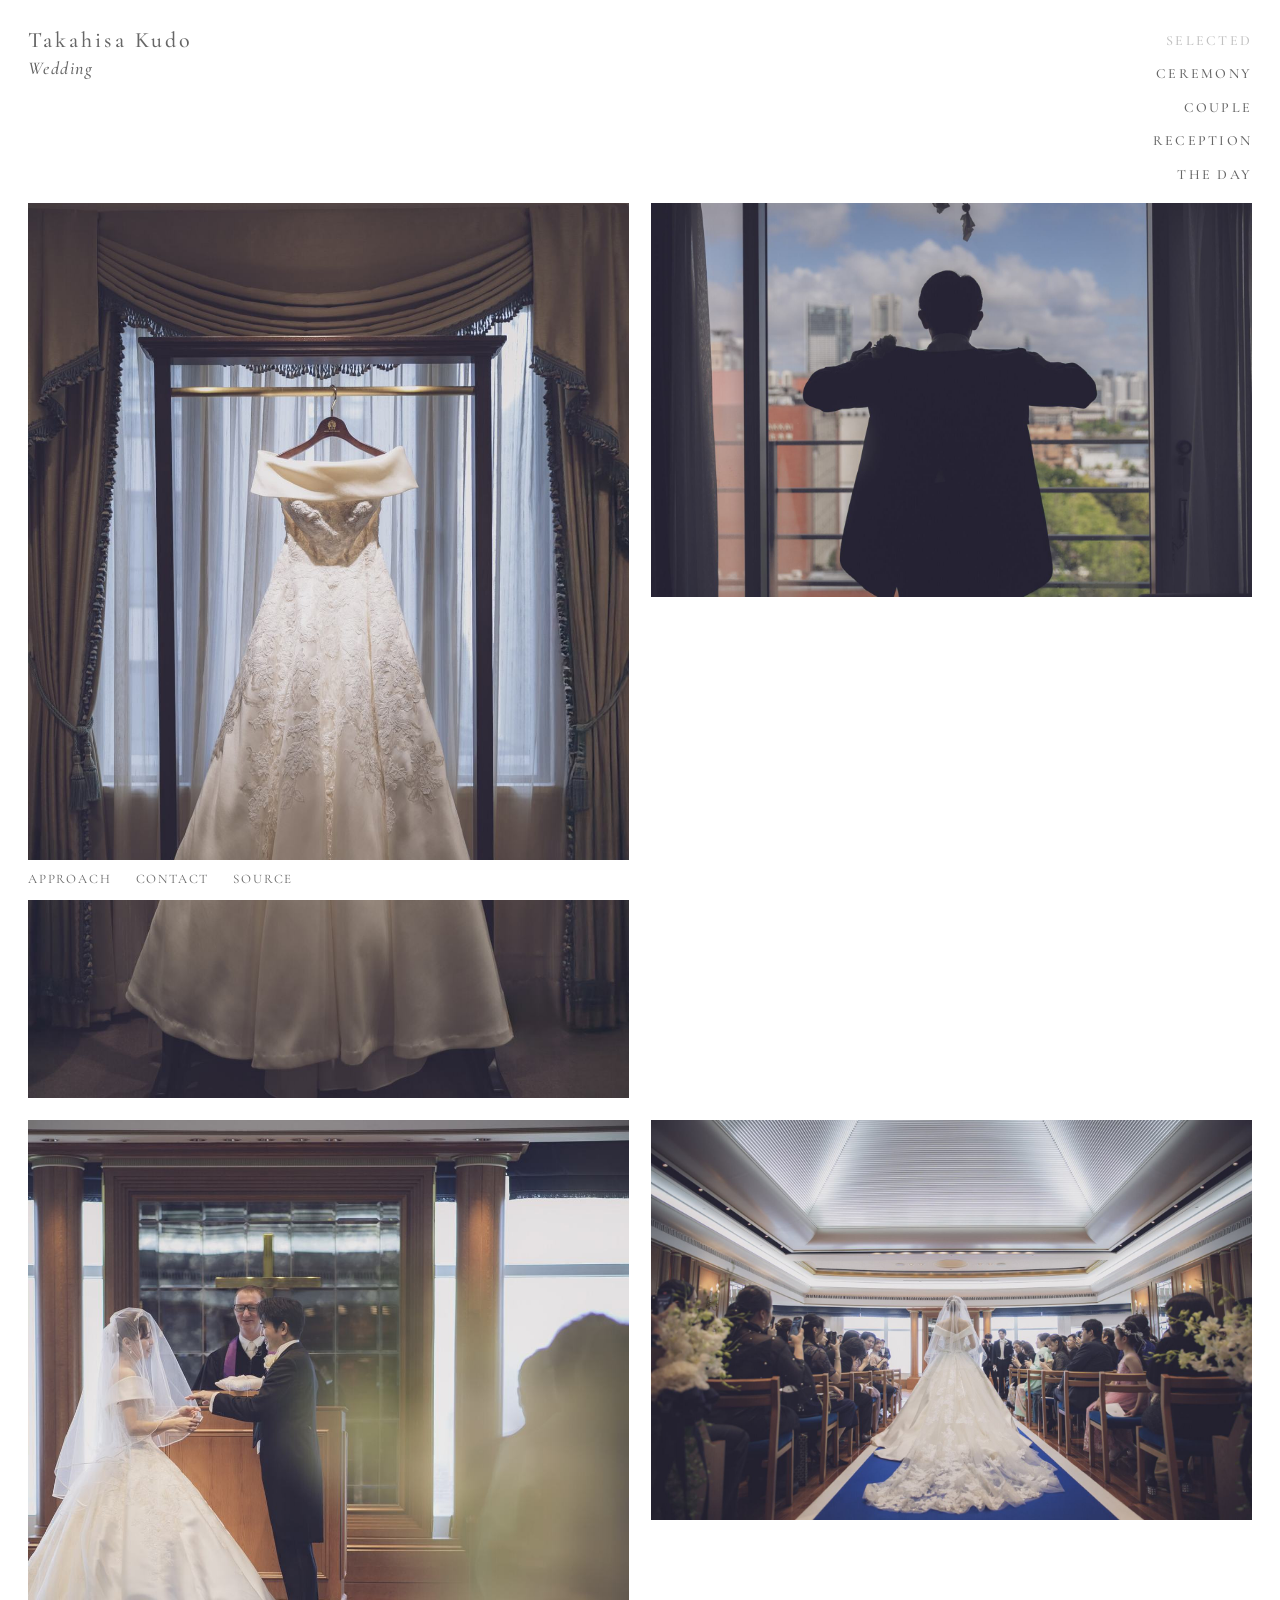
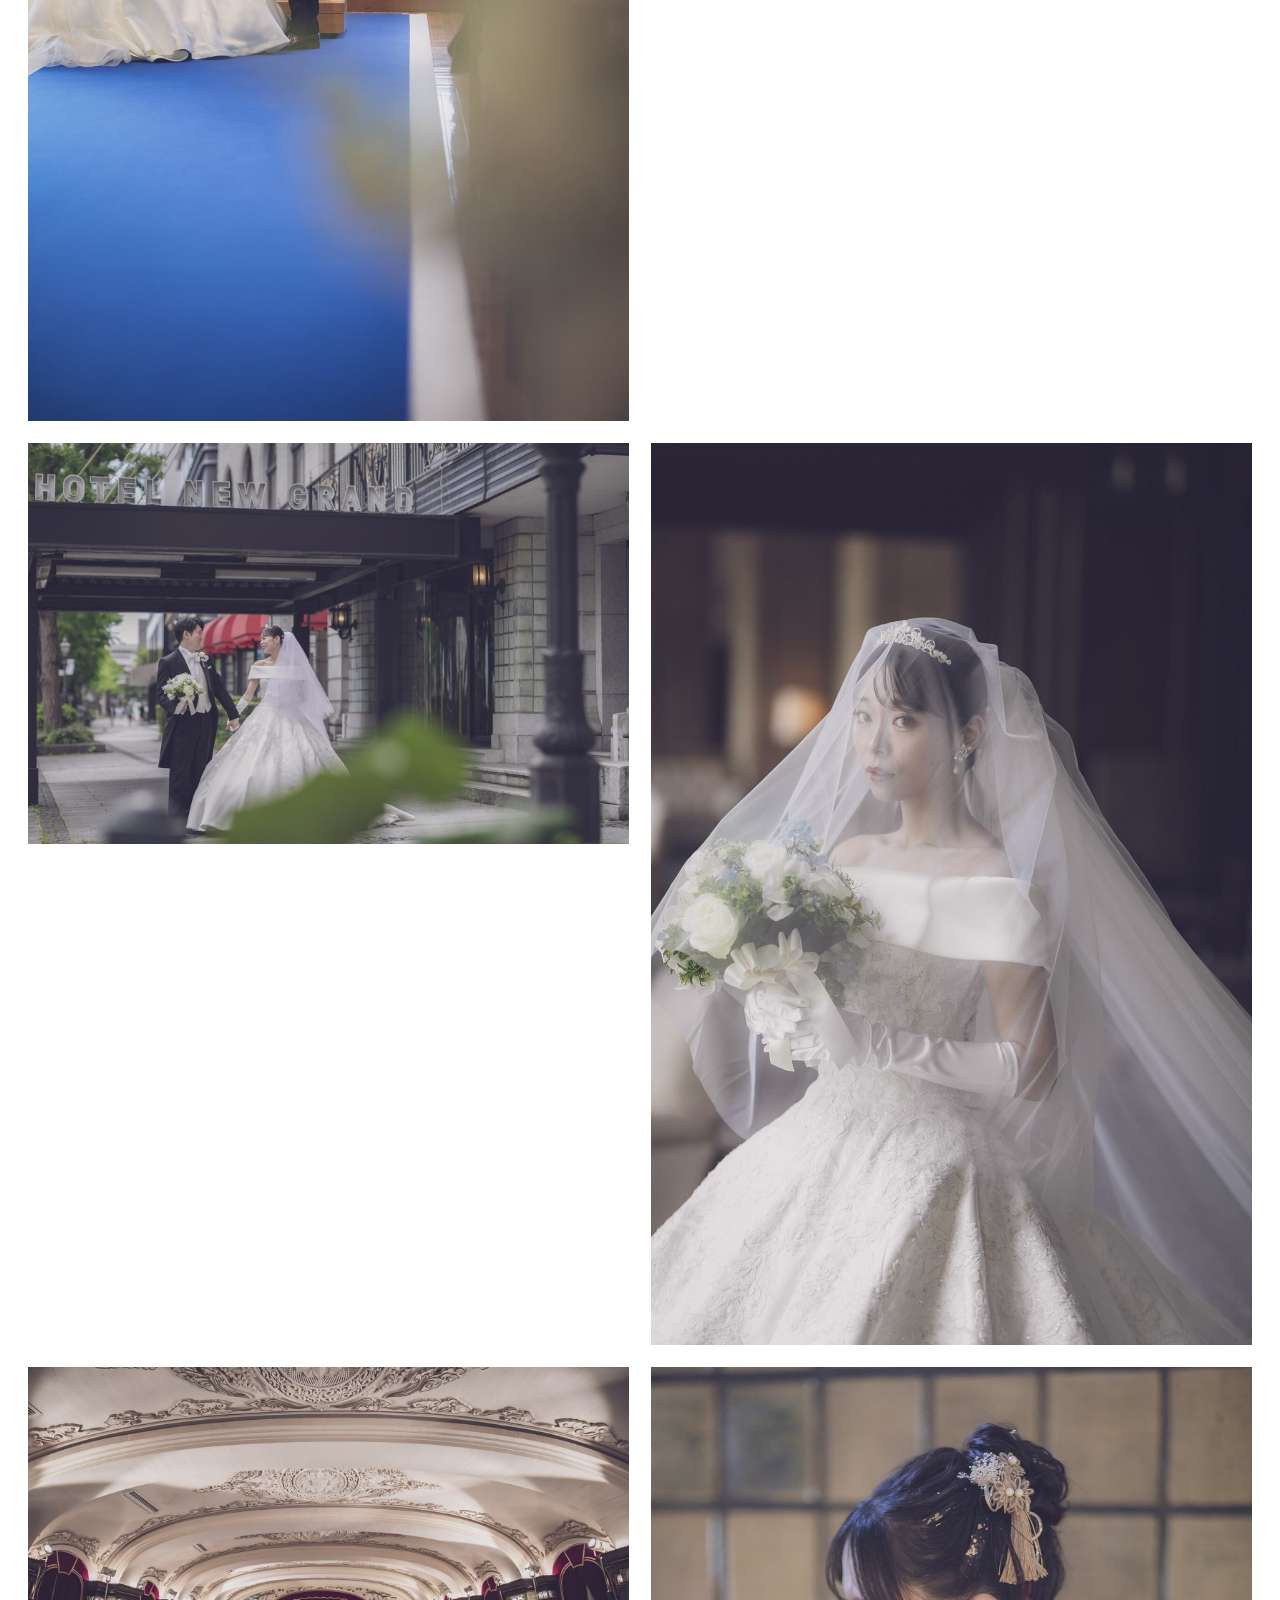
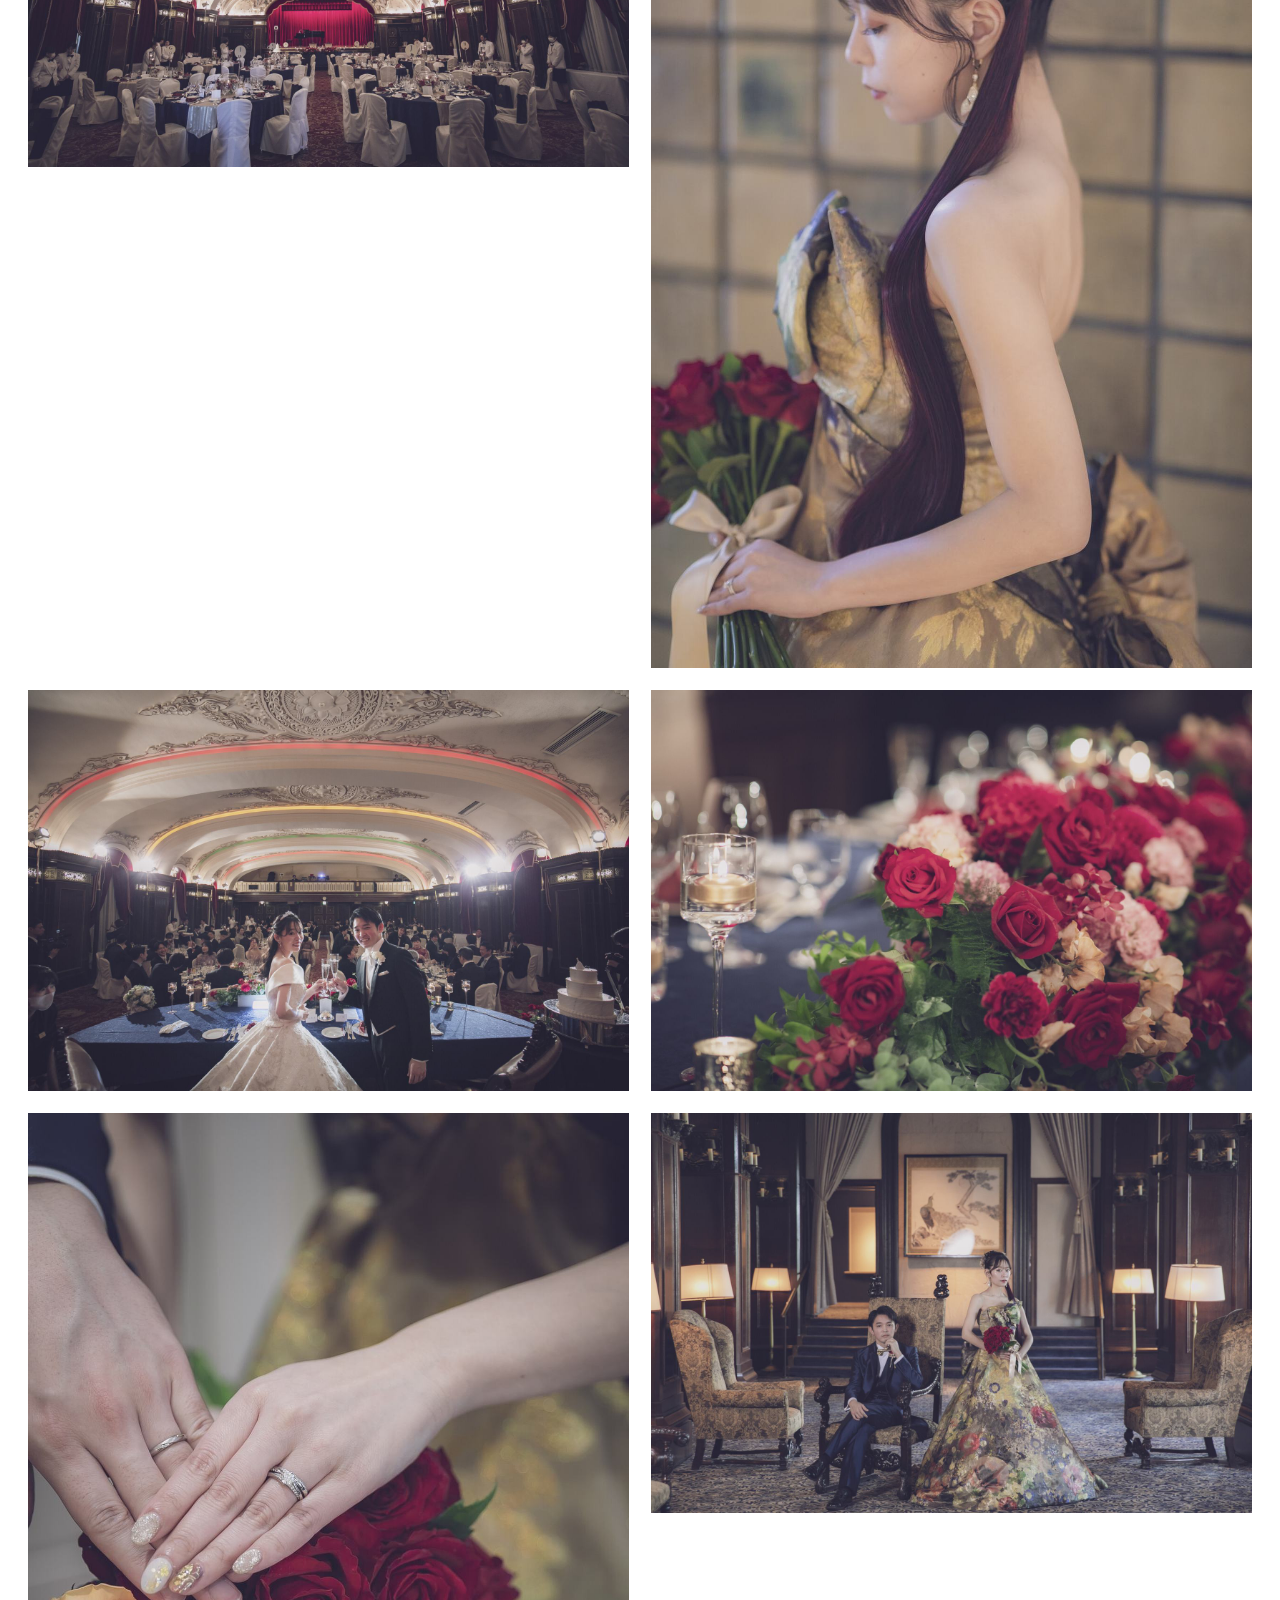
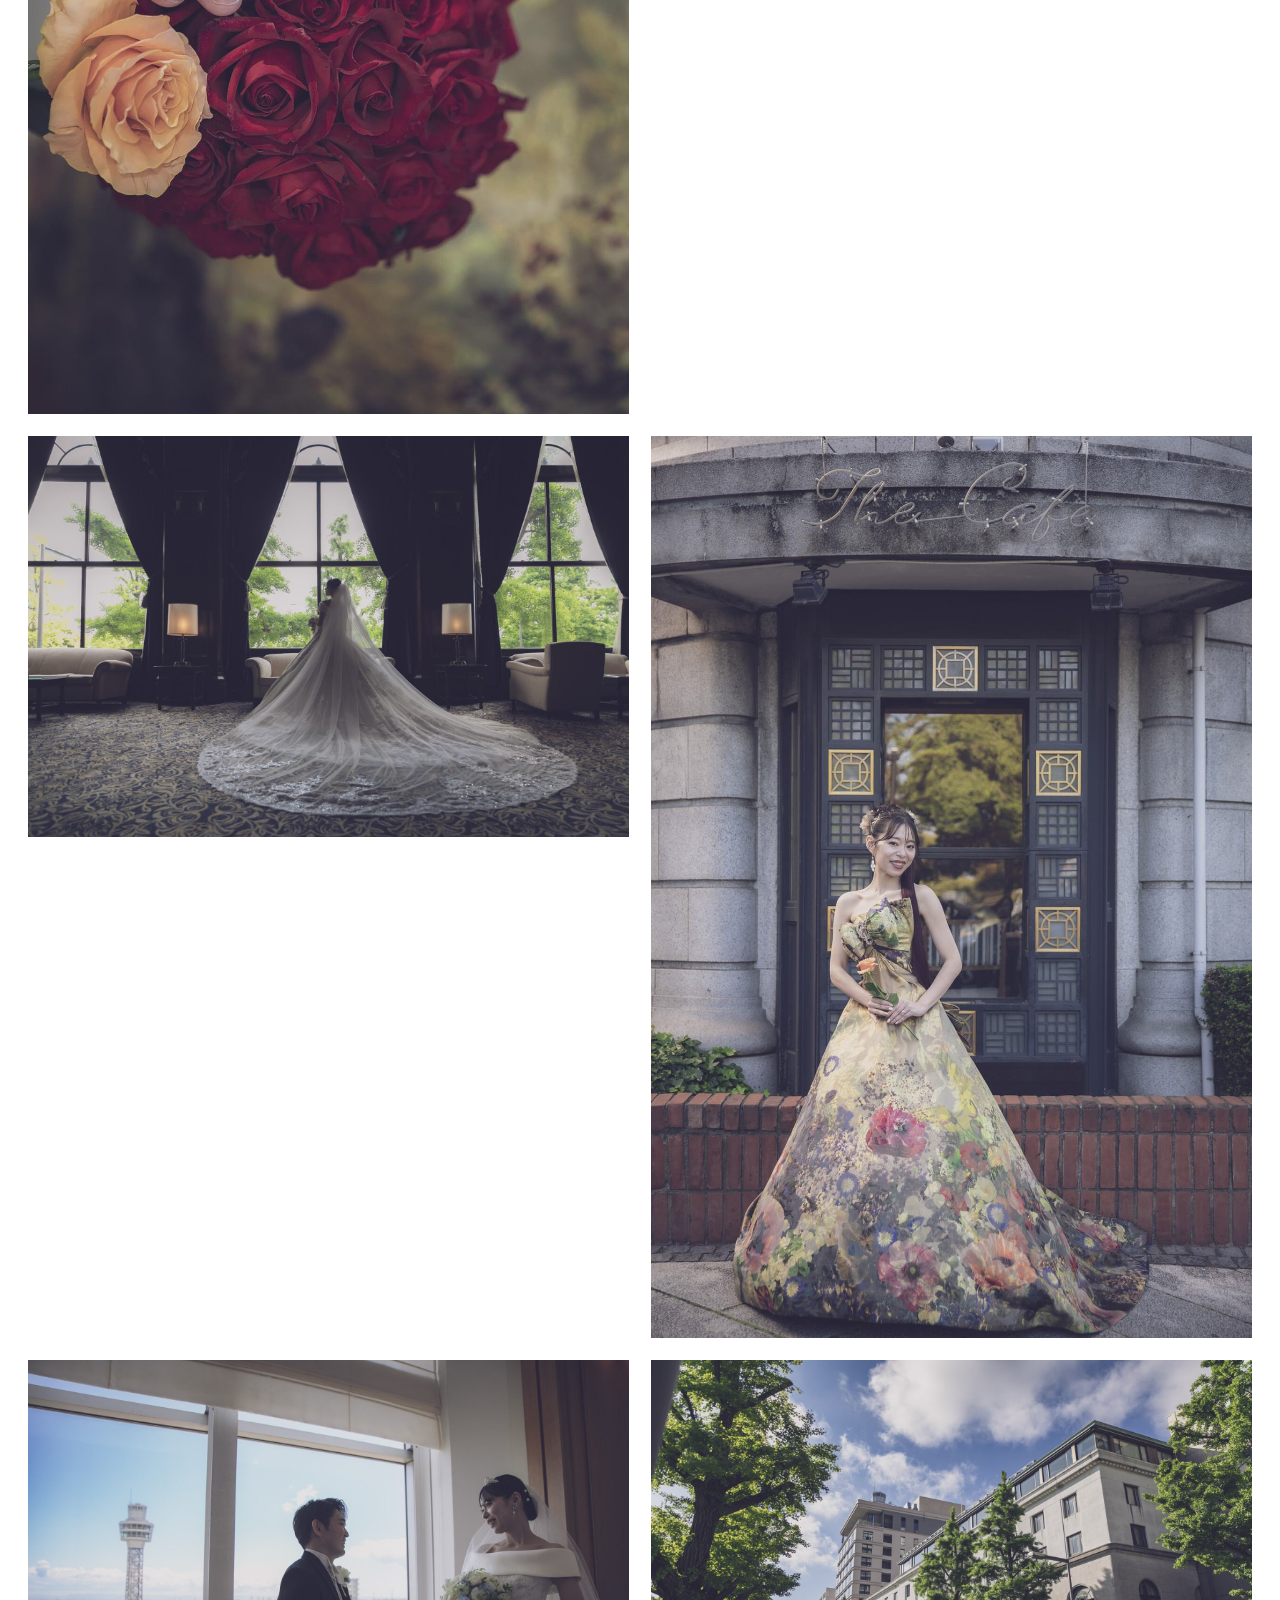
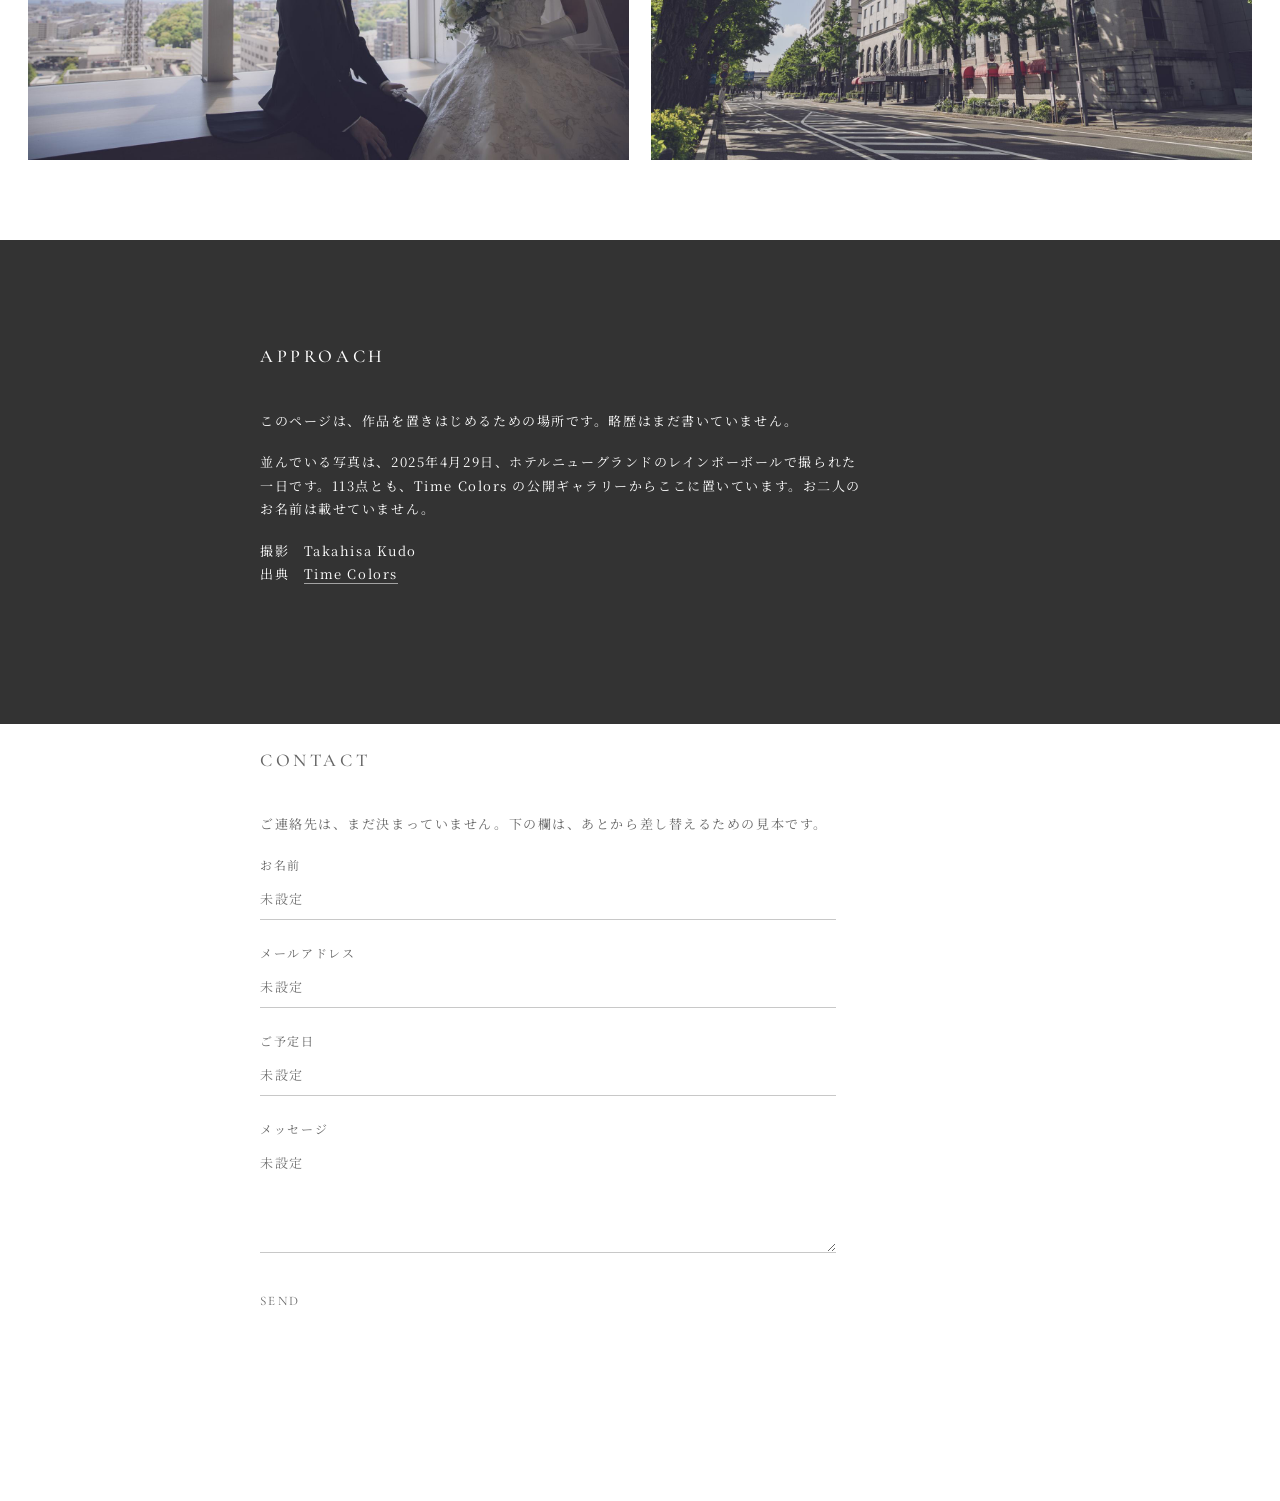
==== commit 3e711e83: "Use Takahisa Kudo as the site name The photographer's Latin spelling is confirmed on the Time Colors" ====
--- a/index.html
+++ b/index.html
@@ -3,8 +3,8 @@
 <head>
   <meta charset="utf-8">
   <meta name="viewport" content="width=device-width, initial-scale=1">
-  <title>工藤 — 婚礼</title>
-  <meta name="description" content="工藤 隆久の婚礼写真。2025年4月29日、ホテルニューグランド レインボーボール。出典は Time Colors のギャラリーです。">
+  <title>Takahisa Kudo — Wedding</title>
+  <meta name="description" content="Takahisa Kudo の婚礼写真。2025年4月29日、ホテルニューグランド レインボーボール。出典は Time Colors のギャラリーです。">
   <meta name="theme-color" content="#ffffff">
   <link rel="icon" href="assets/favicon.svg" type="image/svg+xml">
   <link rel="preconnect" href="https://fonts.googleapis.com">
@@ -17,7 +17,7 @@
   <a class="skip" href="#grid">写真へ</a>
   <header class="site-head">
     <a class="brand" href="#selected">
-      <strong>工藤</strong>
+      <strong>Takahisa Kudo</strong>
       <em>Wedding</em>
     </a>
     <nav class="site-nav" aria-label="作品">
@@ -378,7 +378,7 @@
         <h2 id="approach-title">APPROACH</h2>
         <p>このページは、作品を置きはじめるための場所です。略歴はまだ書いていません。</p>
         <p>並んでいる写真は、2025年4月29日、ホテルニューグランドのレインボーボールで撮られた一日です。113点とも、Time Colors の公開ギャラリーからここに置いています。お二人のお名前は載せていません。</p>
-        <p id="source">撮影　工藤 隆久<br>
+        <p id="source">撮影　Takahisa Kudo<br>
         出典　<a href="https://time-colors.com/wp/wedding-gallery/hotel-newgrand/rainbow-ball/2025-04-29/" target="_blank" rel="noopener noreferrer">Time Colors</a></p>
       </div>
     </section>
--- a/css/style.css
+++ b/css/style.css
@@ -115,11 +115,11 @@
 }
 
 .brand strong {
-  font-family: var(--serif);
-  font-weight: 400;
-  font-size: 24px;
-  letter-spacing: 0.32em;
-  line-height: 1;
+  font-family: var(--display);
+  font-weight: 500;
+  font-size: 22px;
+  letter-spacing: 0.14em;
+  line-height: 1.15;
 }
 
 .brand em {
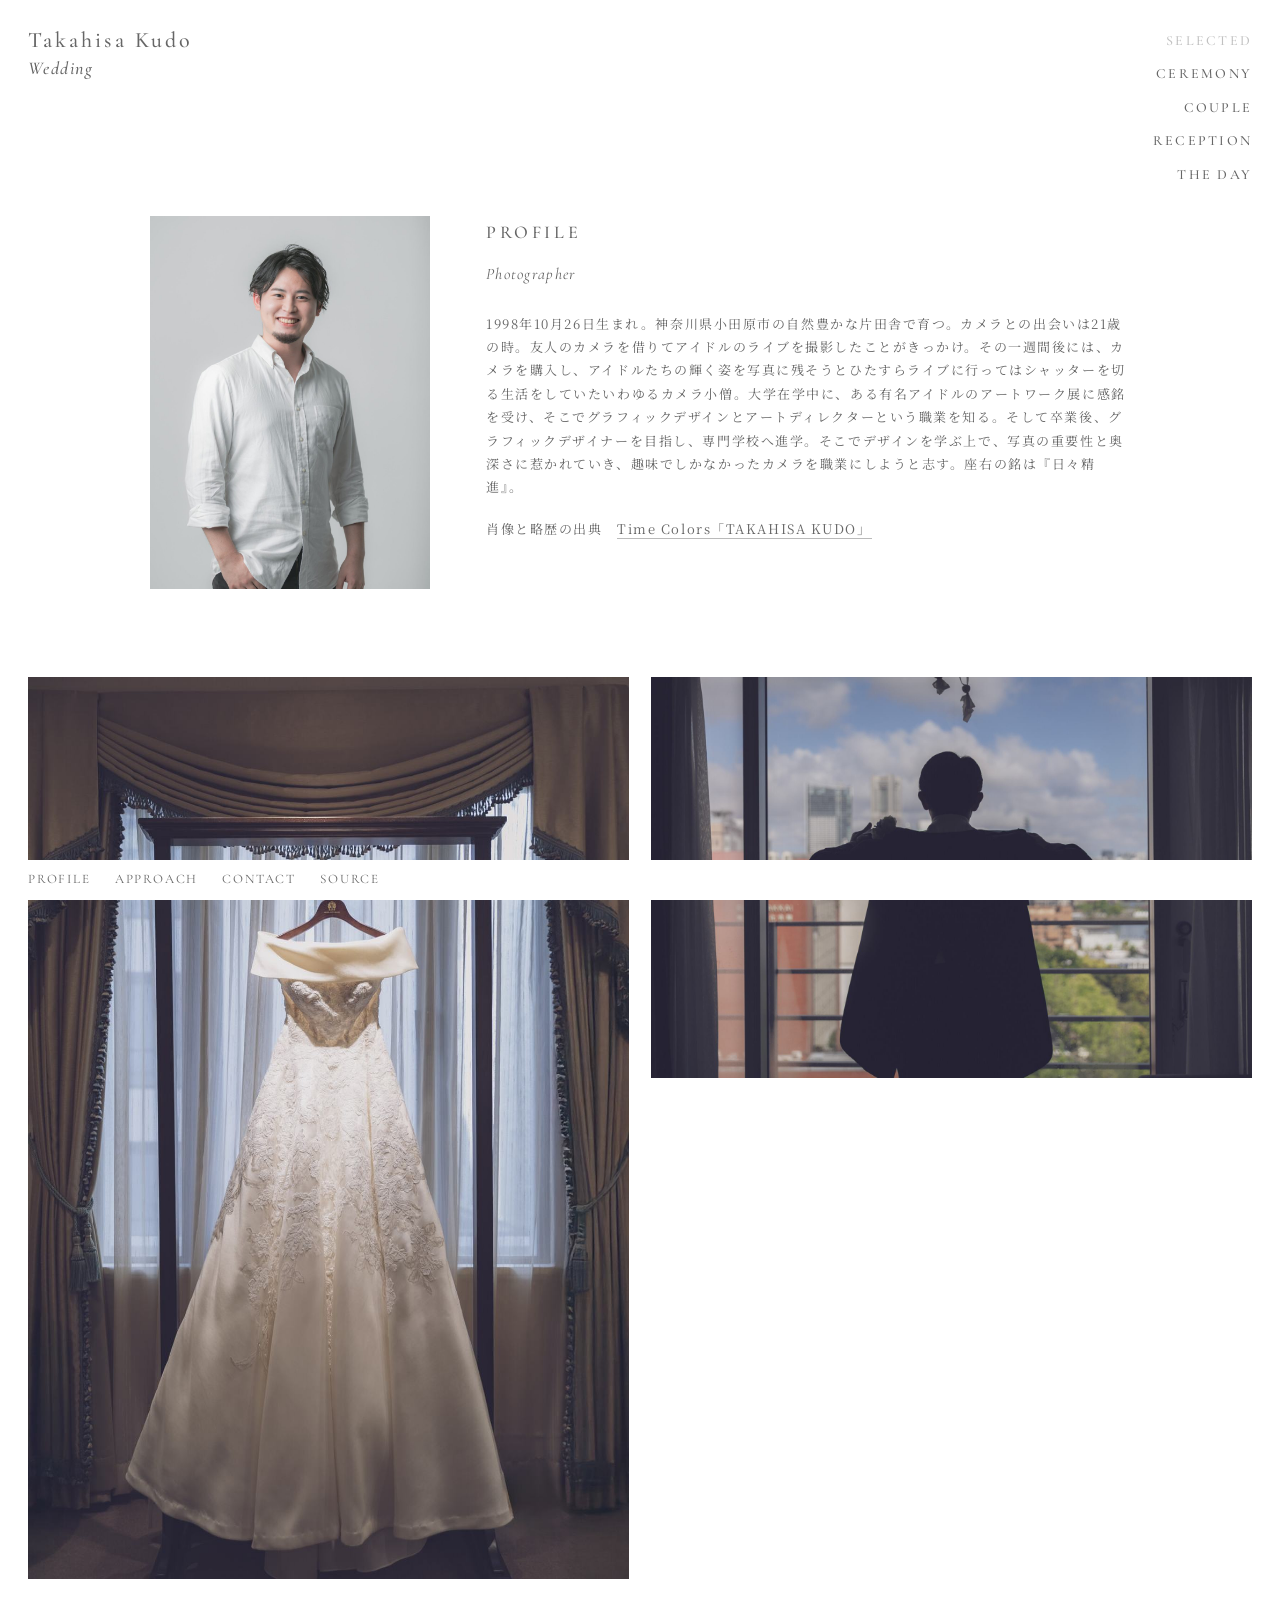
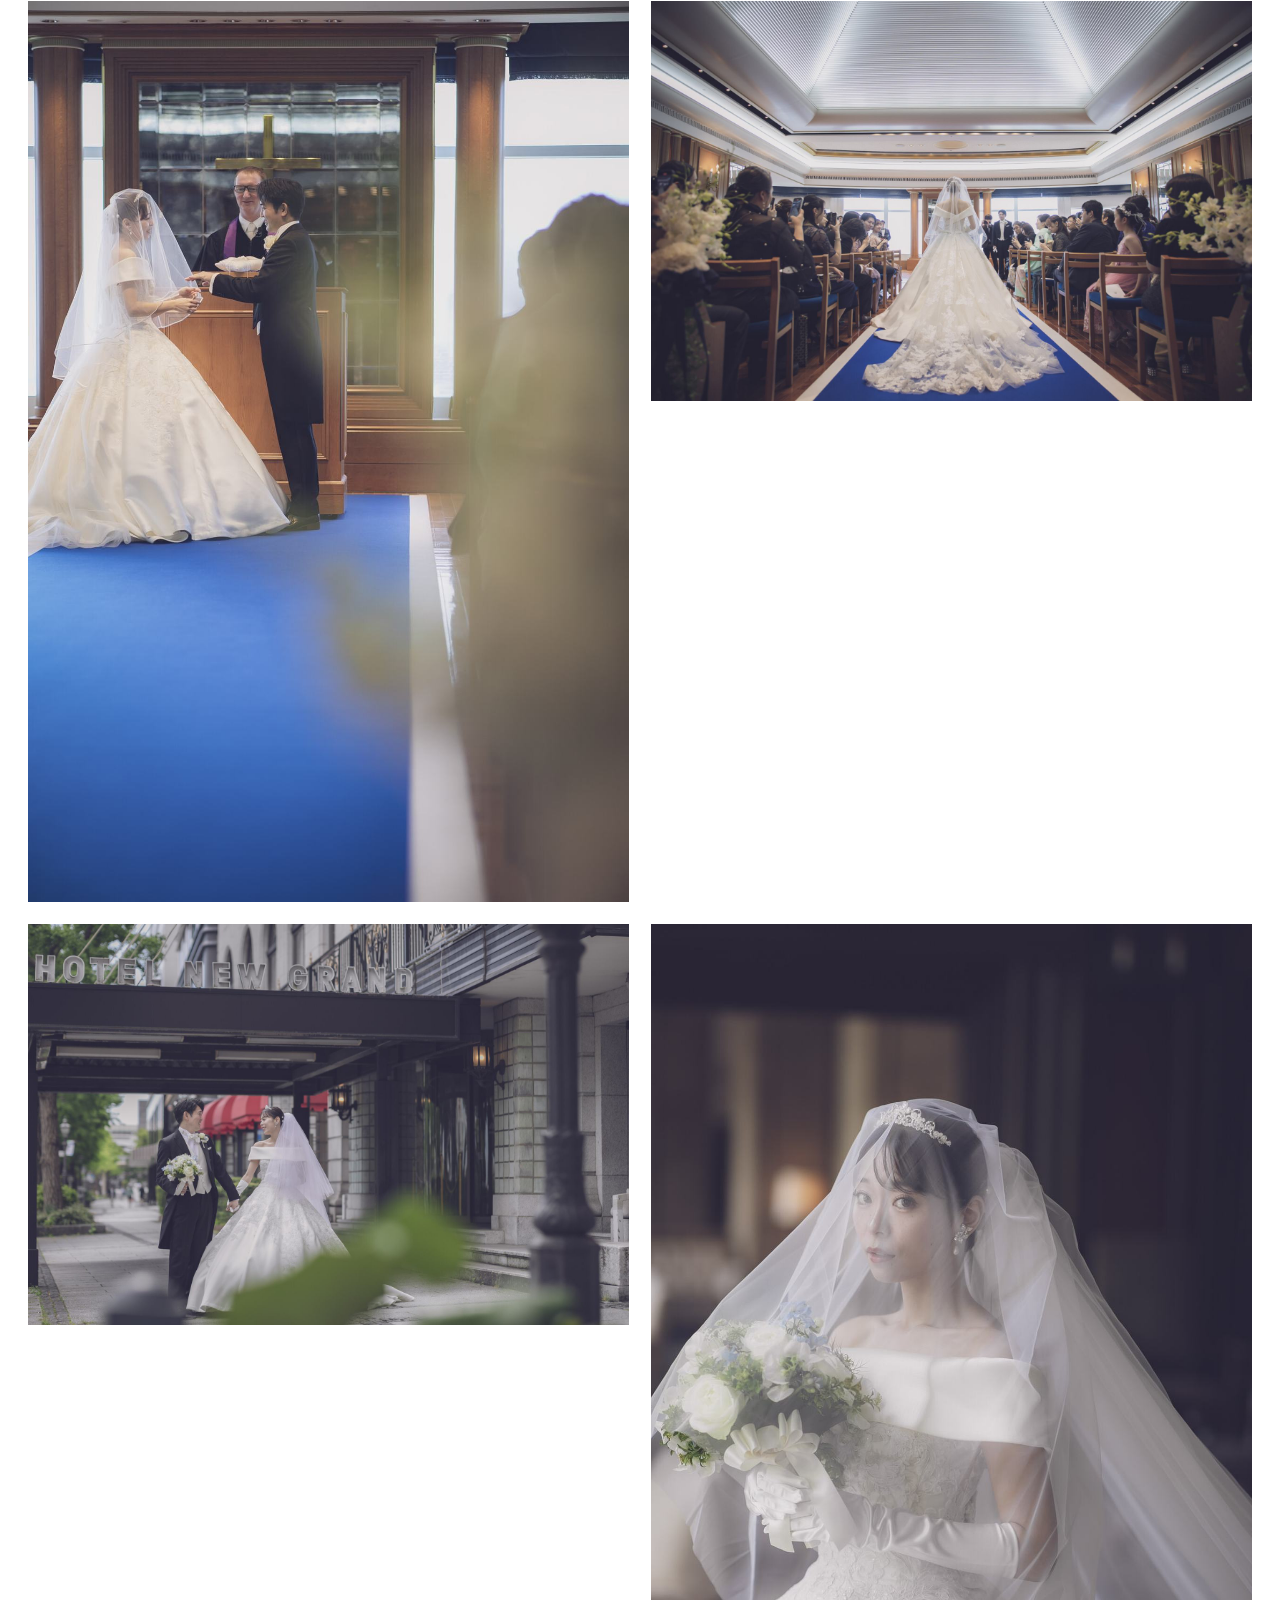
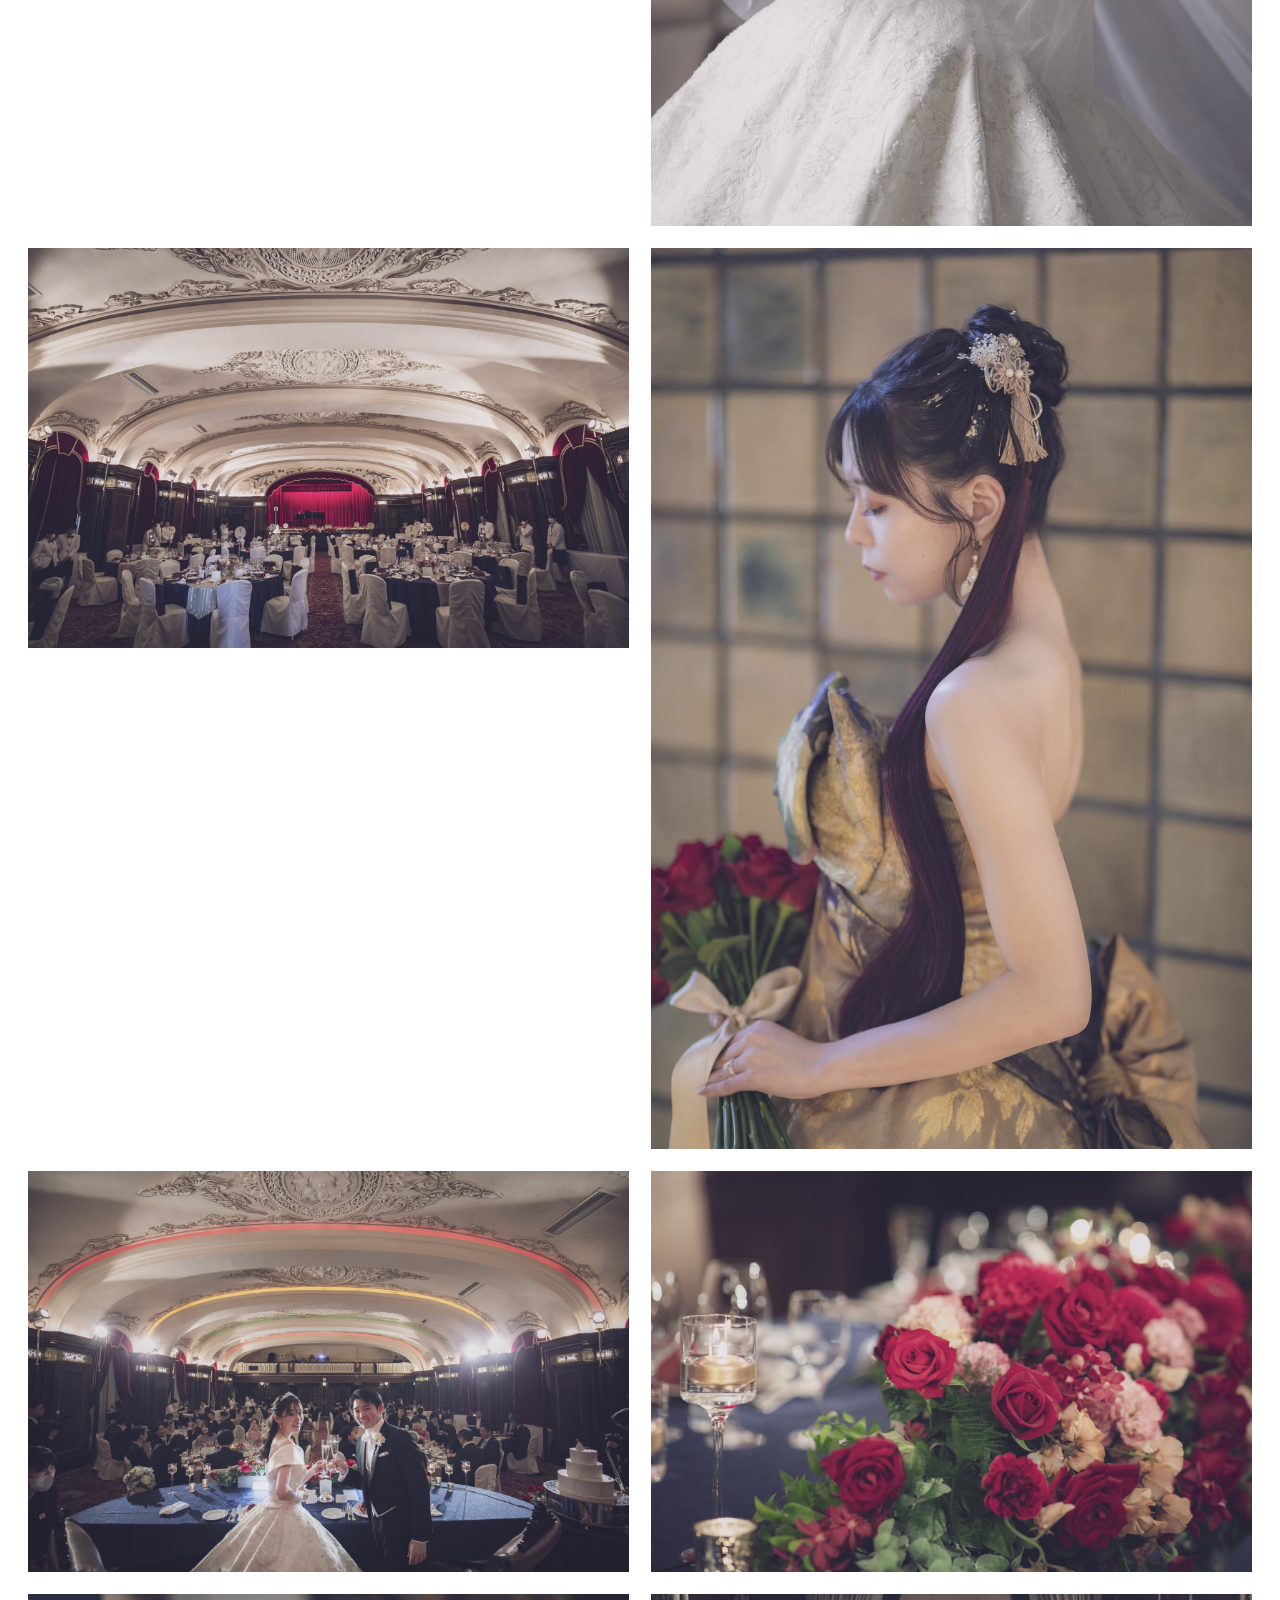
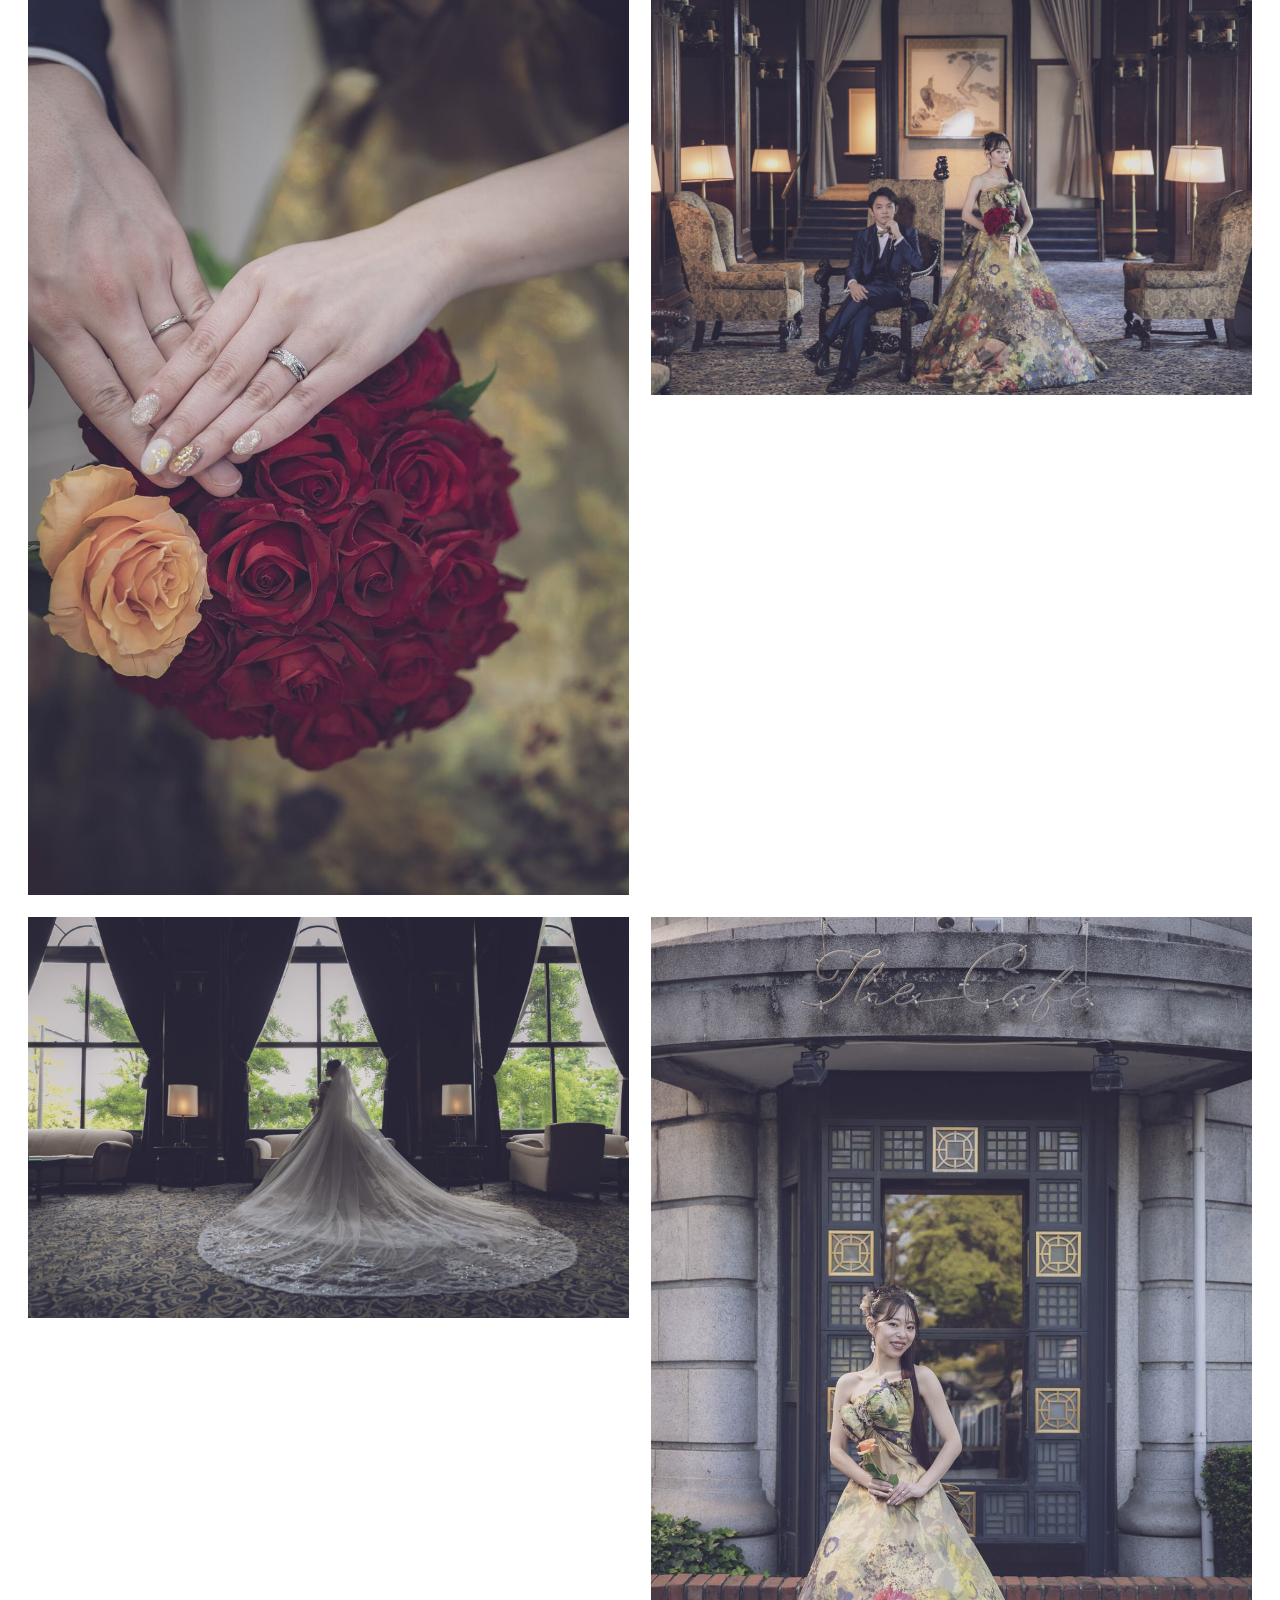
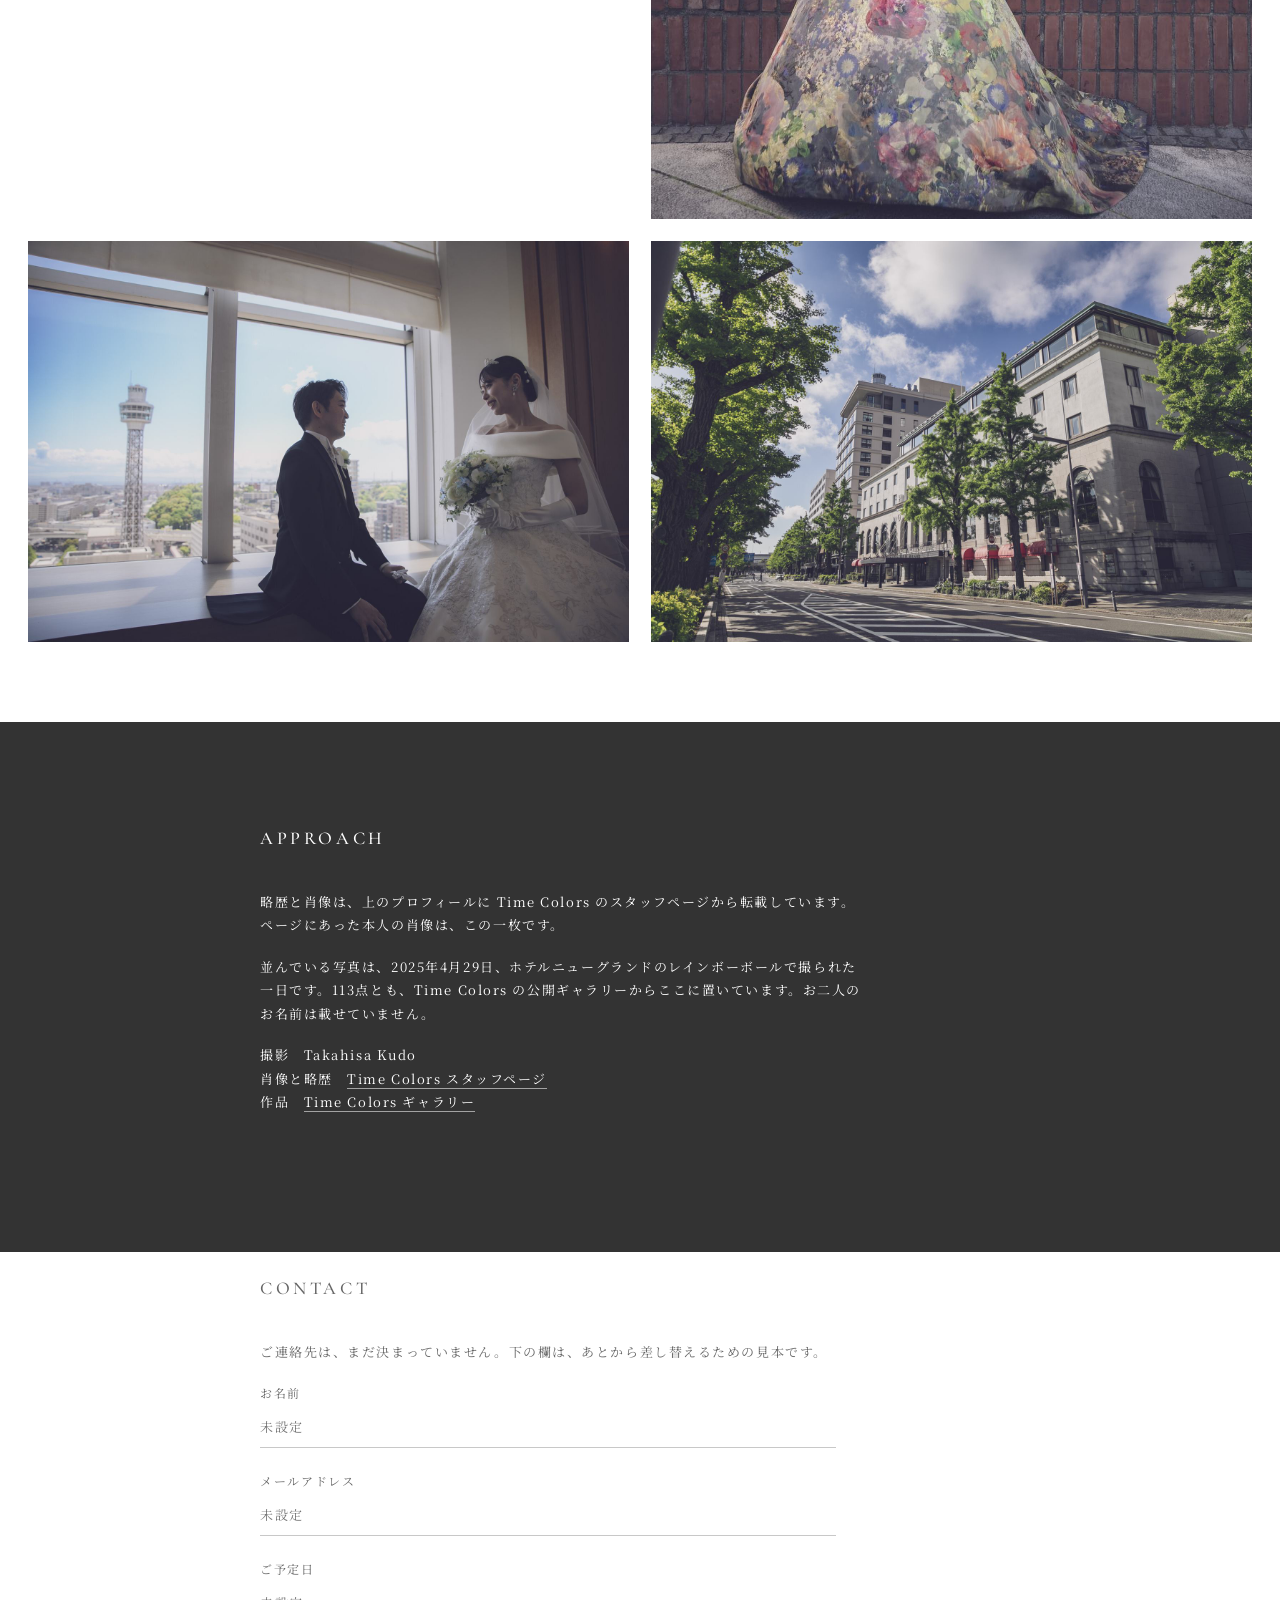
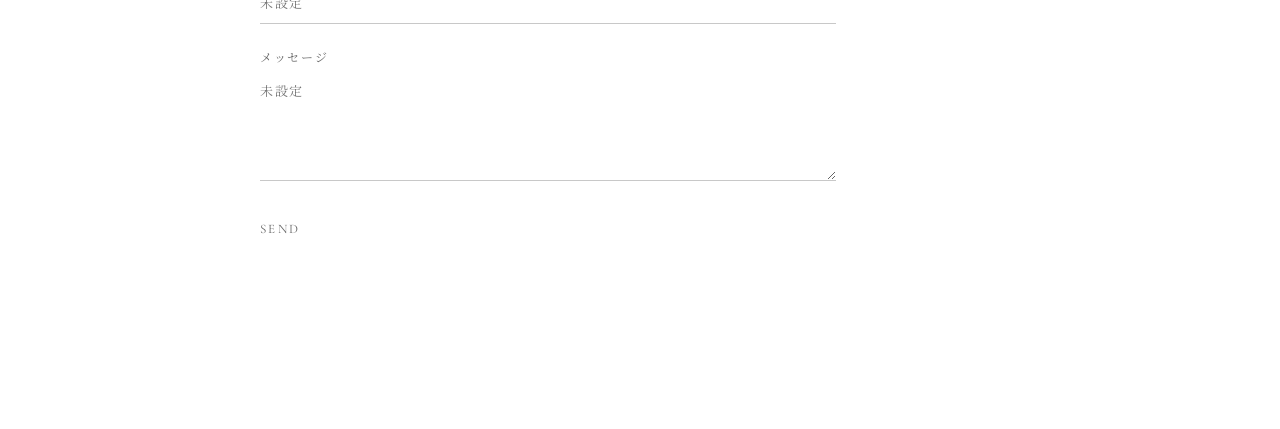
==== commit d3594092: "Add Takahisa Kudo's profile from the staff page Place the studio portrait and the Japanese biography" ====
--- a/index.html
+++ b/index.html
@@ -4,7 +4,7 @@
   <meta charset="utf-8">
   <meta name="viewport" content="width=device-width, initial-scale=1">
   <title>Takahisa Kudo — Wedding</title>
-  <meta name="description" content="Takahisa Kudo の婚礼写真。2025年4月29日、ホテルニューグランド レインボーボール。出典は Time Colors のギャラリーです。">
+  <meta name="description" content="Takahisa Kudo の婚礼写真とプロフィール。肖像と略歴は Time Colors のスタッフページ、作品はホテルニューグランド レインボーボール（2025年4月29日）のギャラリーから。">
   <meta name="theme-color" content="#ffffff">
   <link rel="icon" href="assets/favicon.svg" type="image/svg+xml">
   <link rel="preconnect" href="https://fonts.googleapis.com">
@@ -31,6 +31,17 @@
     </nav>
   </header>
   <main class="site-main">
+    <section class="profile" id="profile" aria-labelledby="profile-title">
+      <figure class="profile-photo">
+        <img src="assets/profile/takahisa-kudo.jpg" alt="Takahisa Kudo。白いシャツを着たスタジオ肖像。" width="960" height="1280">
+      </figure>
+      <div class="profile-copy">
+        <h2 id="profile-title">PROFILE</h2>
+        <p class="profile-role">Photographer</p>
+        <p>1998年10月26日生まれ。神奈川県小田原市の自然豊かな片田舎で育つ。カメラとの出会いは21歳の時。友人のカメラを借りてアイドルのライブを撮影したことがきっかけ。その一週間後には、カメラを購入し、アイドルたちの輝く姿を写真に残そうとひたすらライブに行ってはシャッターを切る生活をしていたいわゆるカメラ小僧。大学在学中に、ある有名アイドルのアートワーク展に感銘を受け、そこでグラフィックデザインとアートディレクターという職業を知る。そして卒業後、グラフィックデザイナーを目指し、専門学校へ進学。そこでデザインを学ぶ上で、写真の重要性と奥深さに惹かれていき、趣味でしかなかったカメラを職業にしようと志す。座右の銘は『日々精進』。</p>
+        <p class="profile-credit">肖像と略歴の出典　<a href="https://time-colors.com/staff/takahisa-kudo/" target="_blank" rel="noopener noreferrer">Time Colors「TAKAHISA KUDO」</a></p>
+      </div>
+    </section>
     <div class="works" id="grid">
       <a class="tile is-p" href="assets/photos/0008-1.jpg" data-photo="0008-1.jpg" data-group="archive" data-selected="1" data-order="0">
         <img src="assets/photos/0008-1.jpg" alt="支度。ホテルニューグランド レインボーボール、2025年4月29日。" width="1120" height="1680" decoding="async" loading="eager" fetchpriority="high">
@@ -376,10 +387,11 @@
     <section class="approach" id="approach" aria-labelledby="approach-title">
       <div class="sheet">
         <h2 id="approach-title">APPROACH</h2>
-        <p>このページは、作品を置きはじめるための場所です。略歴はまだ書いていません。</p>
+        <p>略歴と肖像は、上のプロフィールに Time Colors のスタッフページから転載しています。ページにあった本人の肖像は、この一枚です。</p>
         <p>並んでいる写真は、2025年4月29日、ホテルニューグランドのレインボーボールで撮られた一日です。113点とも、Time Colors の公開ギャラリーからここに置いています。お二人のお名前は載せていません。</p>
         <p id="source">撮影　Takahisa Kudo<br>
-        出典　<a href="https://time-colors.com/wp/wedding-gallery/hotel-newgrand/rainbow-ball/2025-04-29/" target="_blank" rel="noopener noreferrer">Time Colors</a></p>
+        肖像と略歴　<a href="https://time-colors.com/staff/takahisa-kudo/" target="_blank" rel="noopener noreferrer">Time Colors スタッフページ</a><br>
+        作品　<a href="https://time-colors.com/wp/wedding-gallery/hotel-newgrand/rainbow-ball/2025-04-29/" target="_blank" rel="noopener noreferrer">Time Colors ギャラリー</a></p>
       </div>
     </section>
     <section class="contact" id="contact" aria-labelledby="contact-title">
@@ -398,6 +410,7 @@
     </section>
   </main>
   <footer class="site-foot">
+    <a href="#profile">PROFILE</a>
     <a href="#approach">APPROACH</a>
     <a href="#contact">CONTACT</a>
     <a href="#source">SOURCE</a>
--- a/css/style.css
+++ b/css/style.css
@@ -168,7 +168,51 @@
 }
 
 .site-main {
-  padding: 196px 0 120px;
+  padding: 216px 0 120px;
+}
+
+.profile {
+  display: grid;
+  grid-template-columns: minmax(200px, 280px) minmax(0, 40rem);
+  gap: 36px 56px;
+  align-items: start;
+  width: min(980px, calc(100% - 56px));
+  margin: 0 auto 88px;
+  scroll-margin-top: 180px;
+}
+
+.profile-photo {
+  margin: 0;
+}
+
+.profile-photo img {
+  display: block;
+  width: 100%;
+  height: auto;
+}
+
+.profile h2 {
+  margin: 0 0 12px;
+  font-family: var(--display);
+  font-weight: 500;
+  font-size: 18px;
+  letter-spacing: 0.2em;
+}
+
+.profile-role {
+  margin: 0 0 1.4em;
+  font-family: var(--display);
+  font-style: italic;
+  font-size: 16px;
+  letter-spacing: 0.08em;
+}
+
+.profile p {
+  margin: 0 0 1.4em;
+}
+
+.profile a {
+  border-bottom: 1px solid rgba(102, 102, 102, 0.45);
 }
 
 .works {
@@ -480,6 +524,16 @@
     width: calc(100% - 10%);
   }
 
+  .profile {
+    grid-template-columns: 1fr;
+    width: calc(100% - 10%);
+    gap: 28px;
+  }
+
+  .profile-photo {
+    max-width: 280px;
+  }
+
   .approach,
   .contact {
     padding-left: 5%;
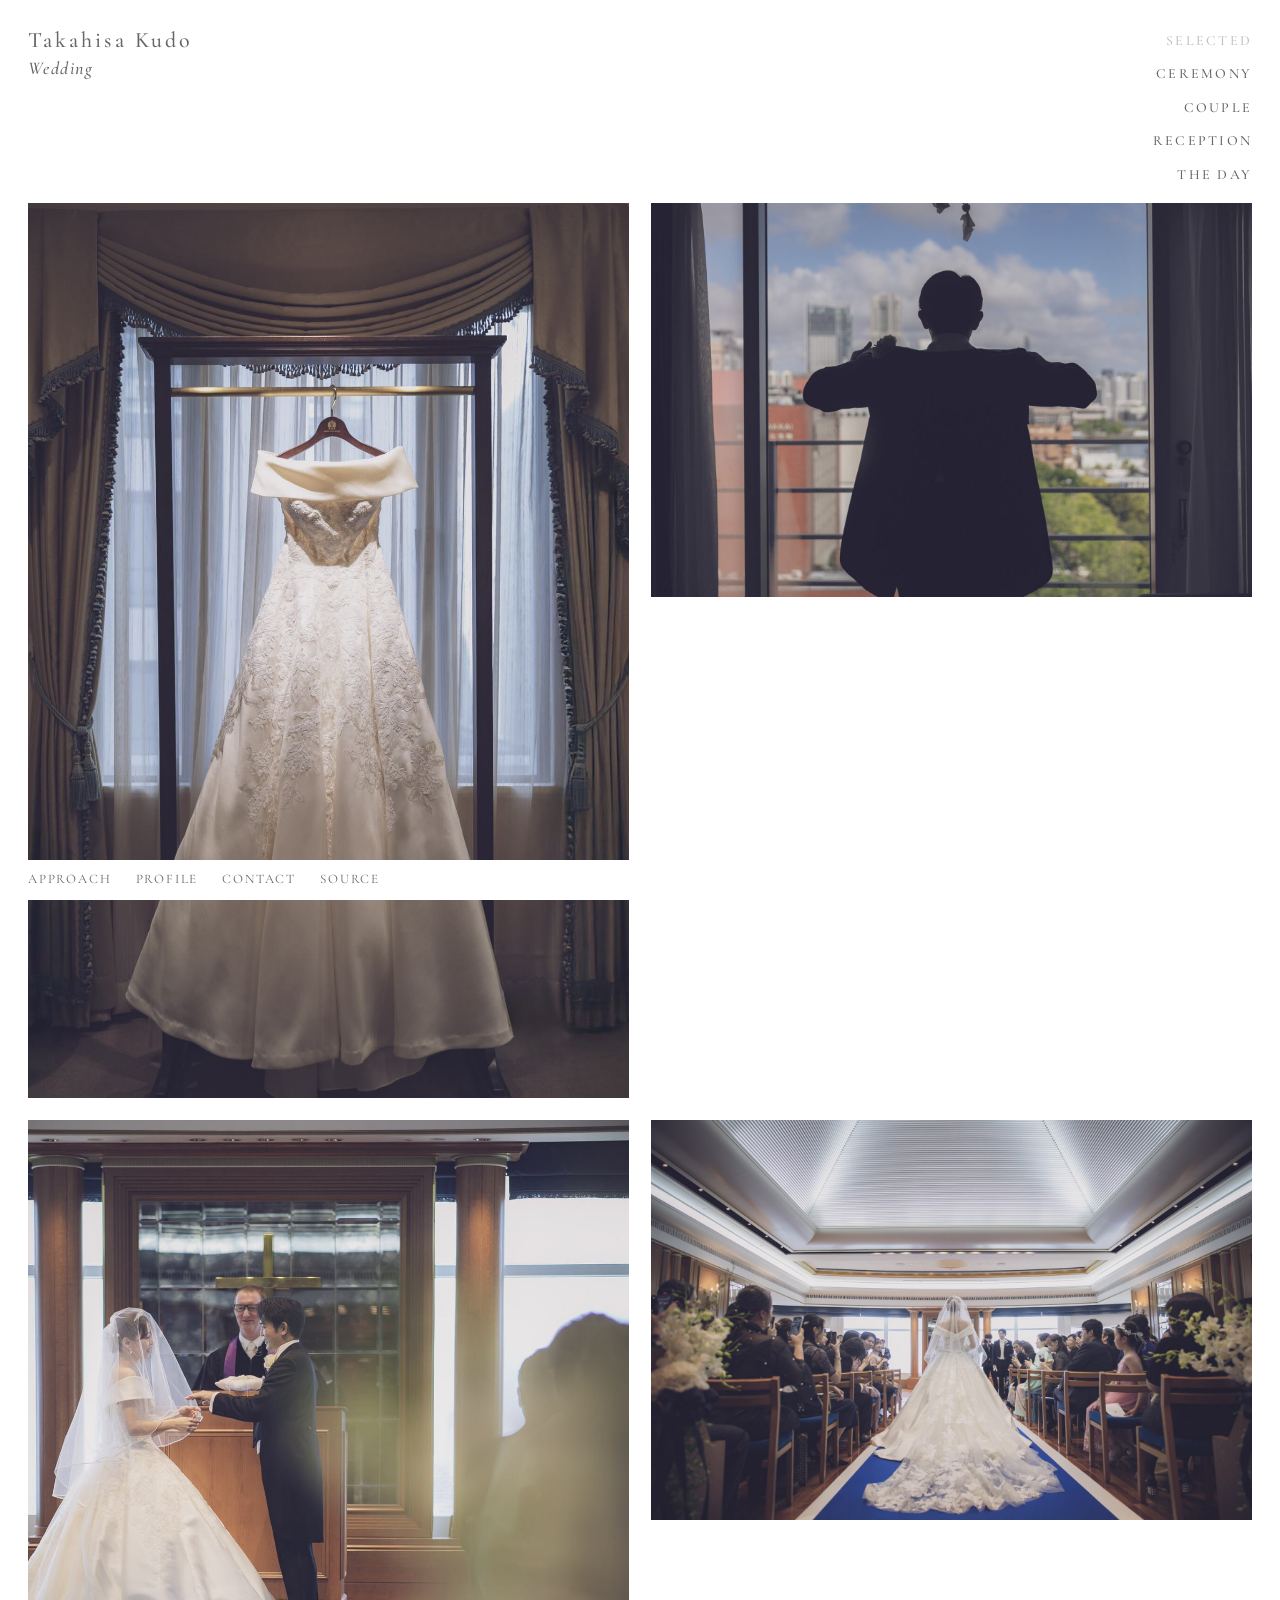
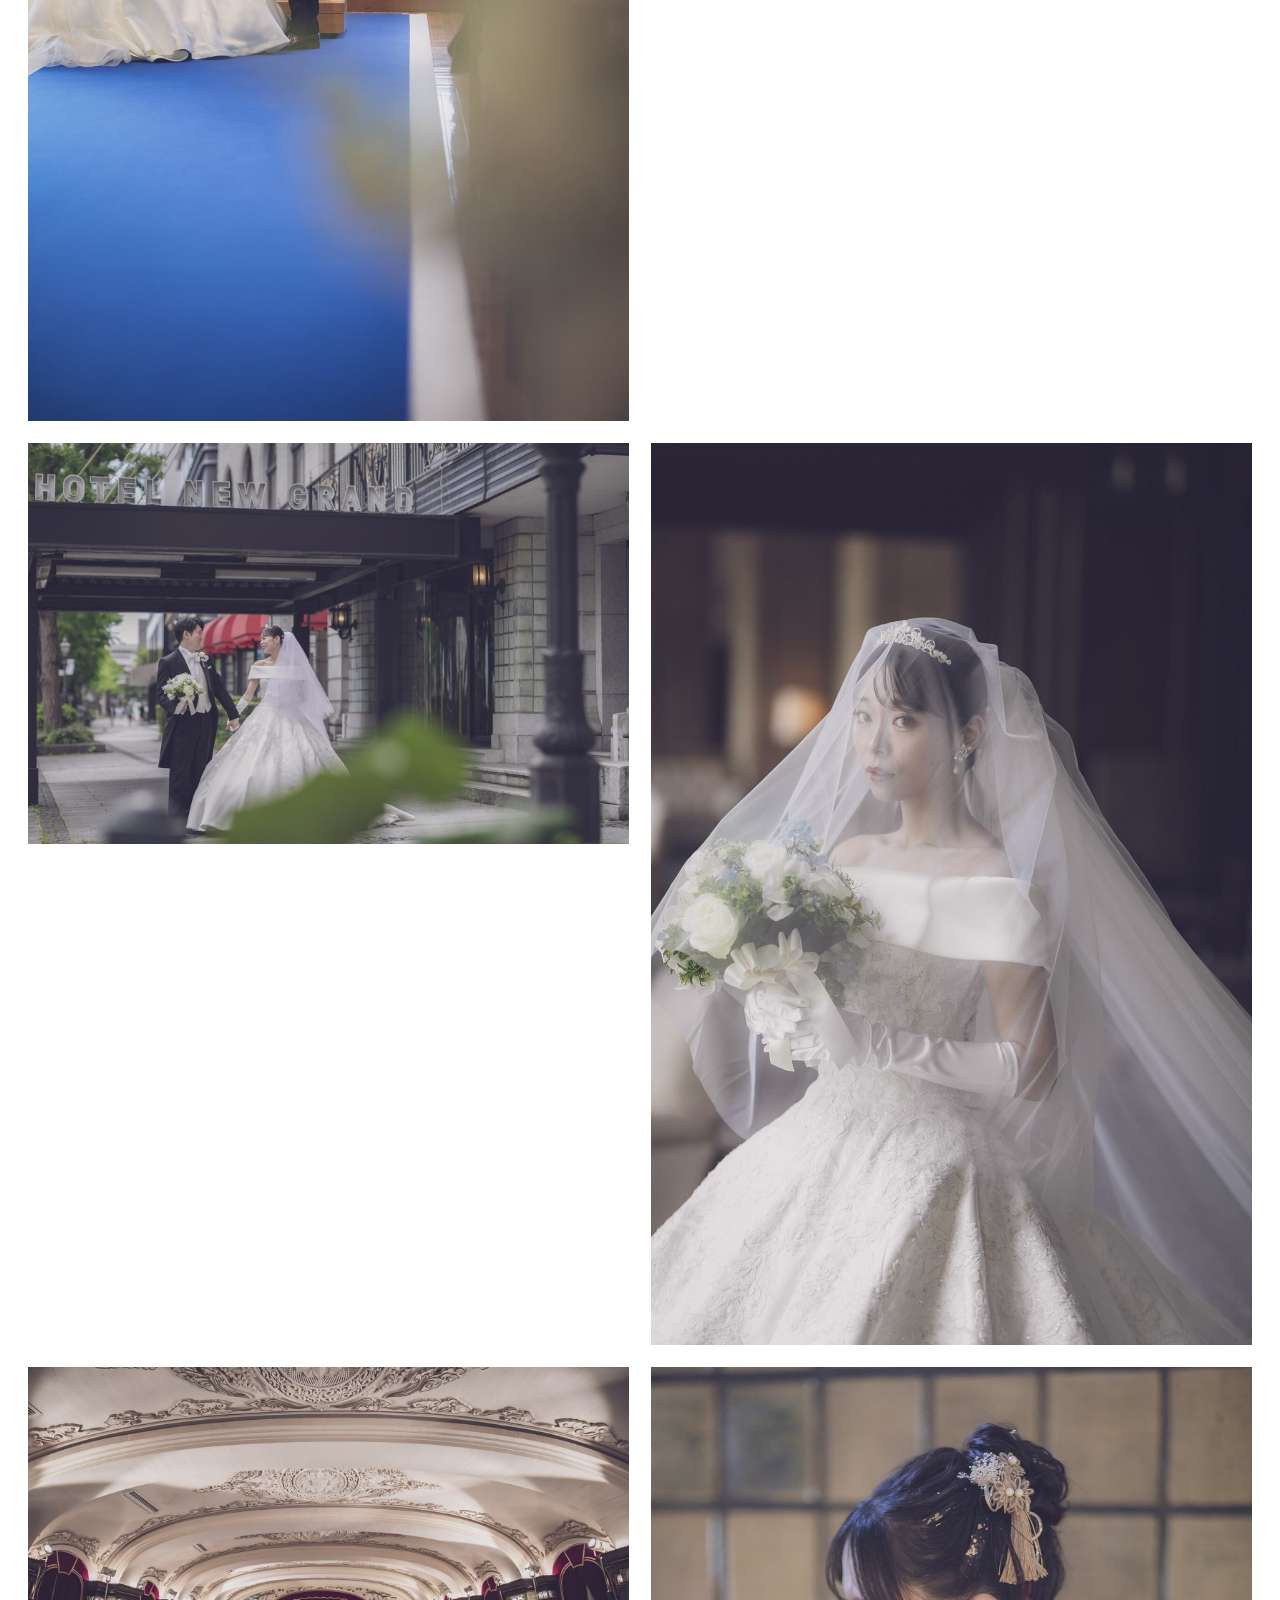
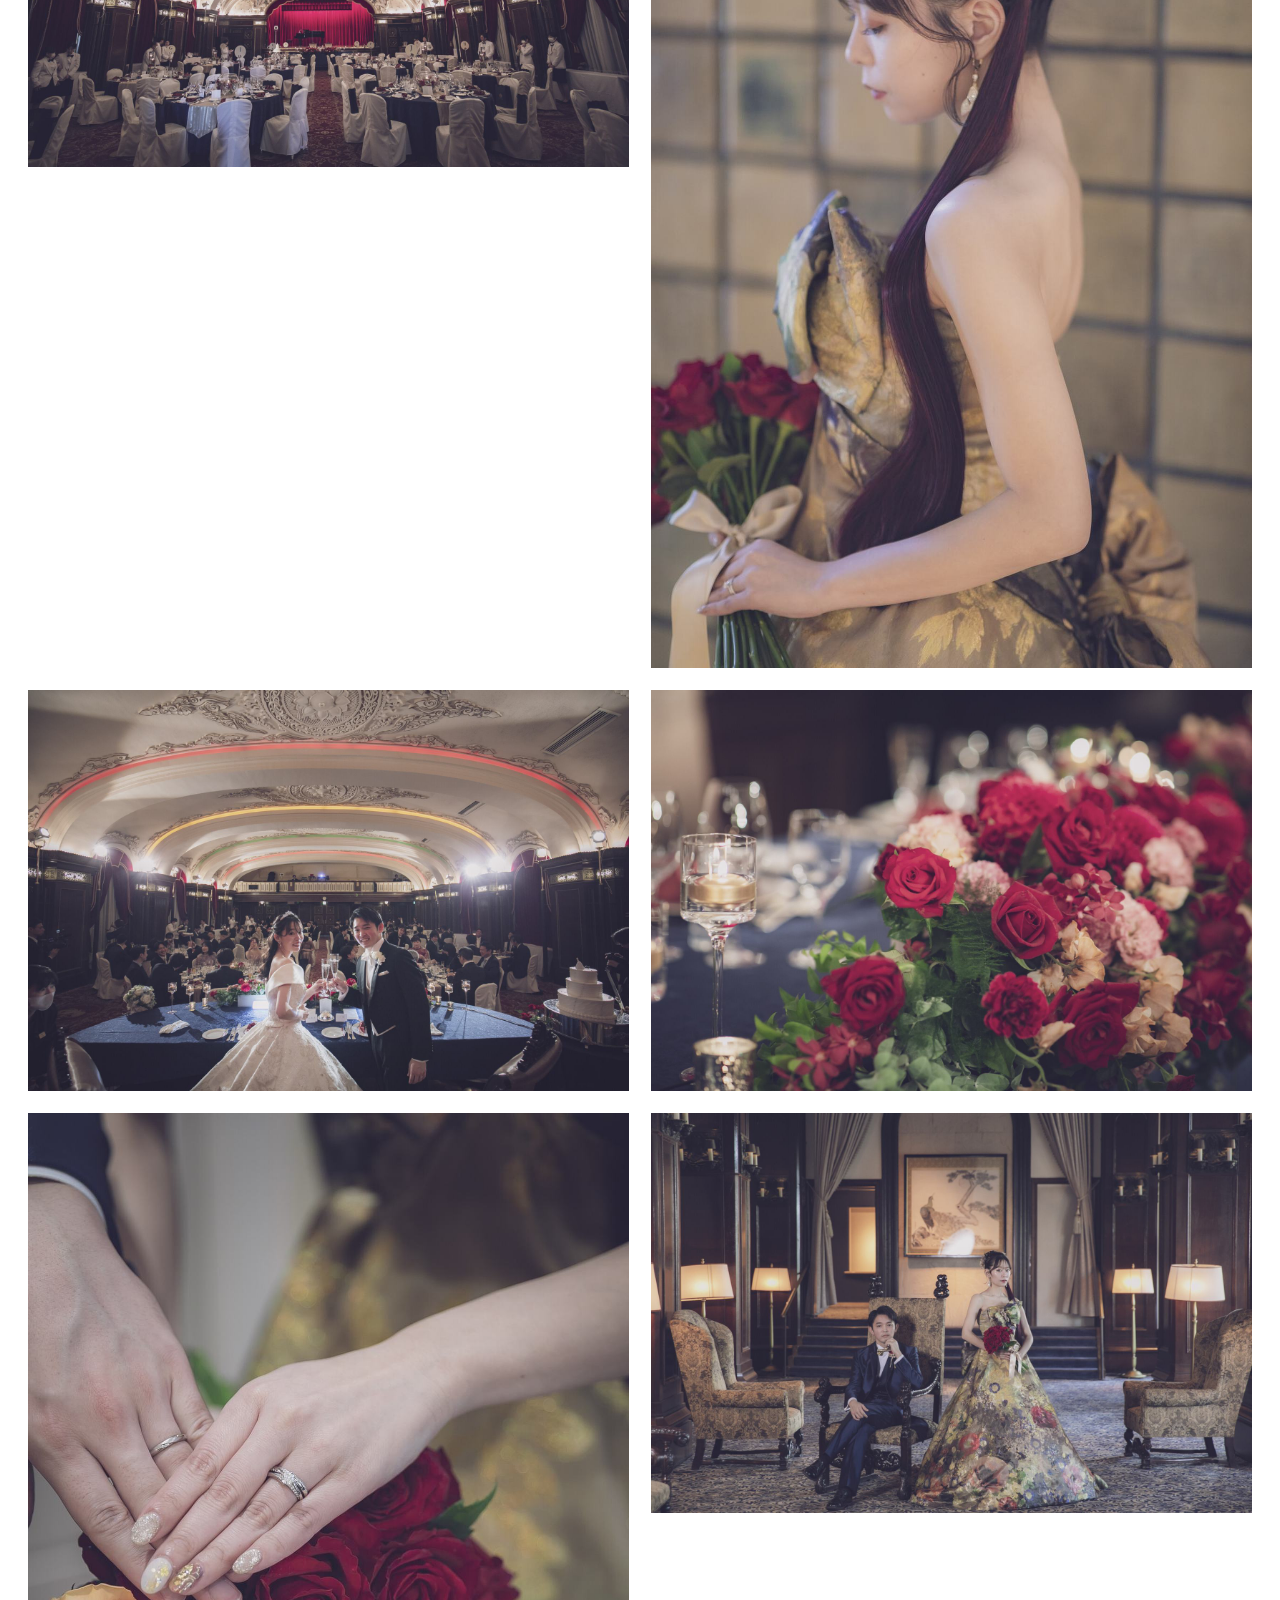
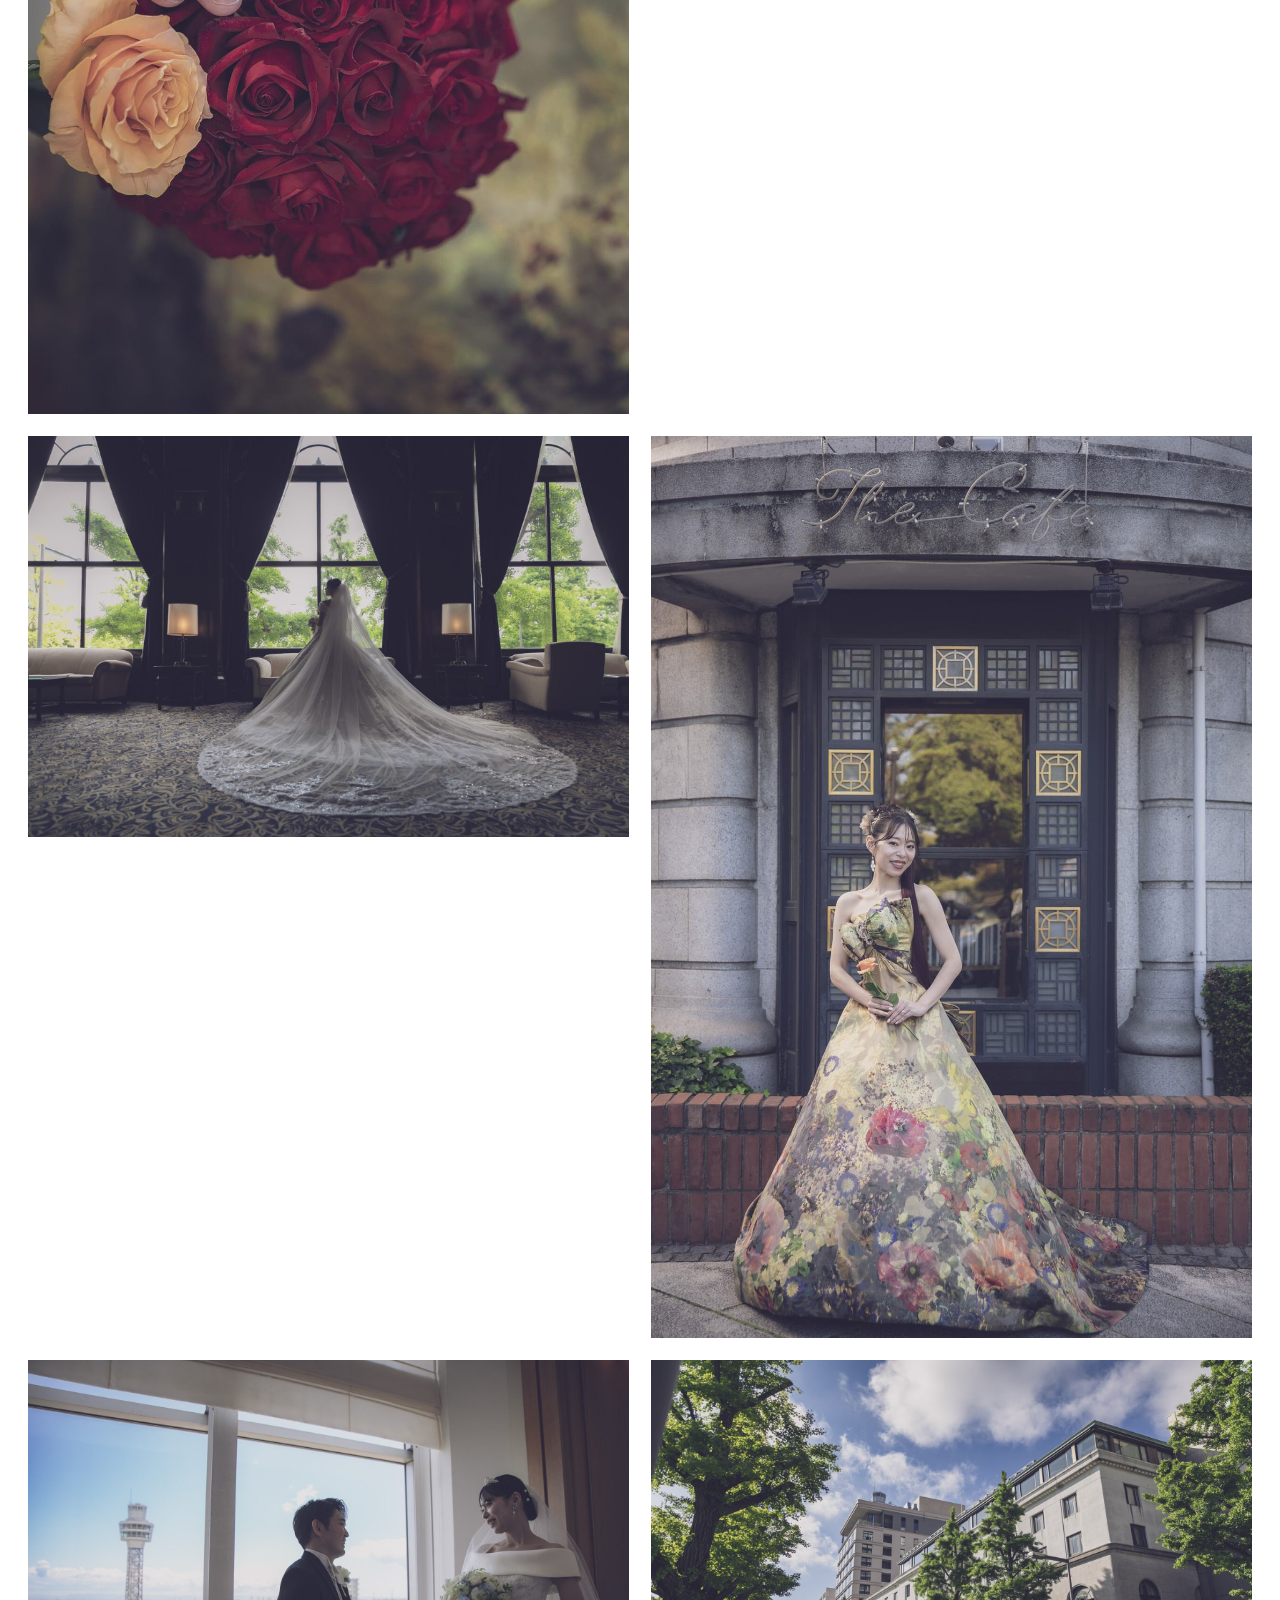
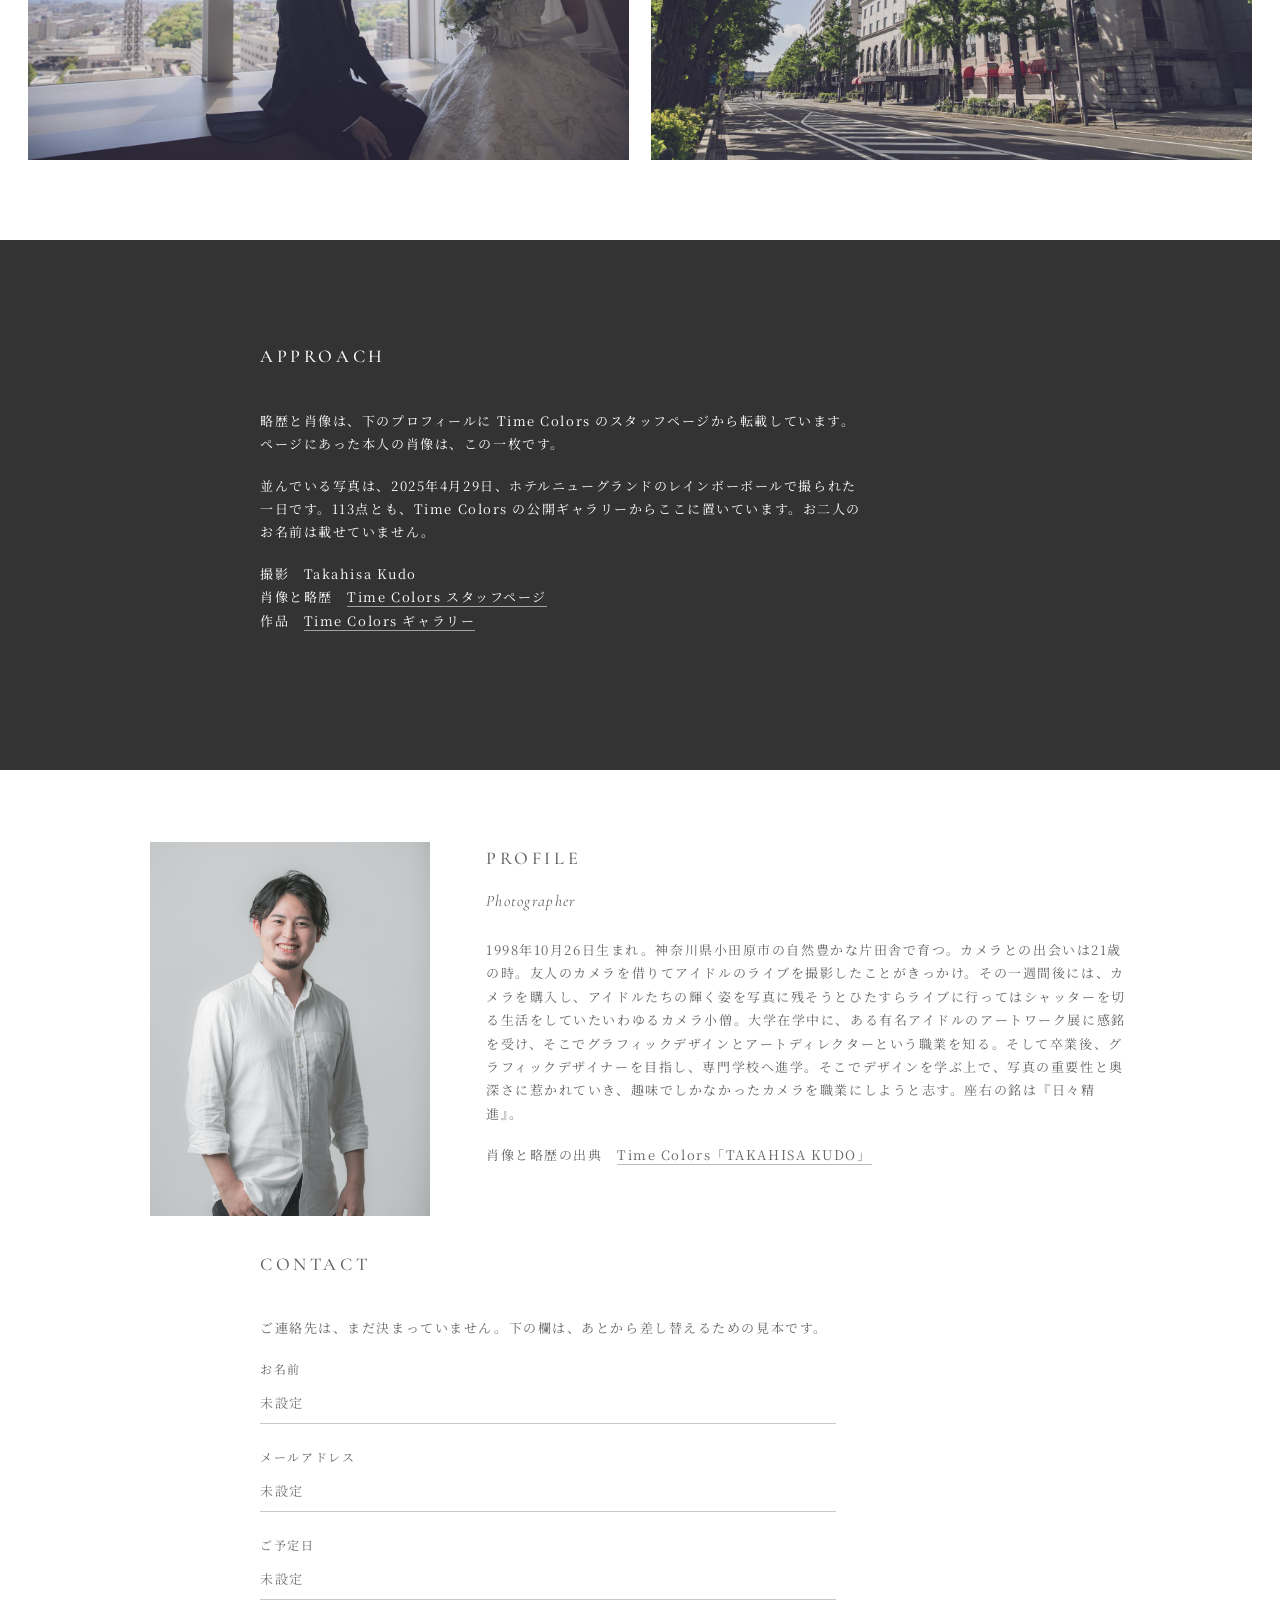
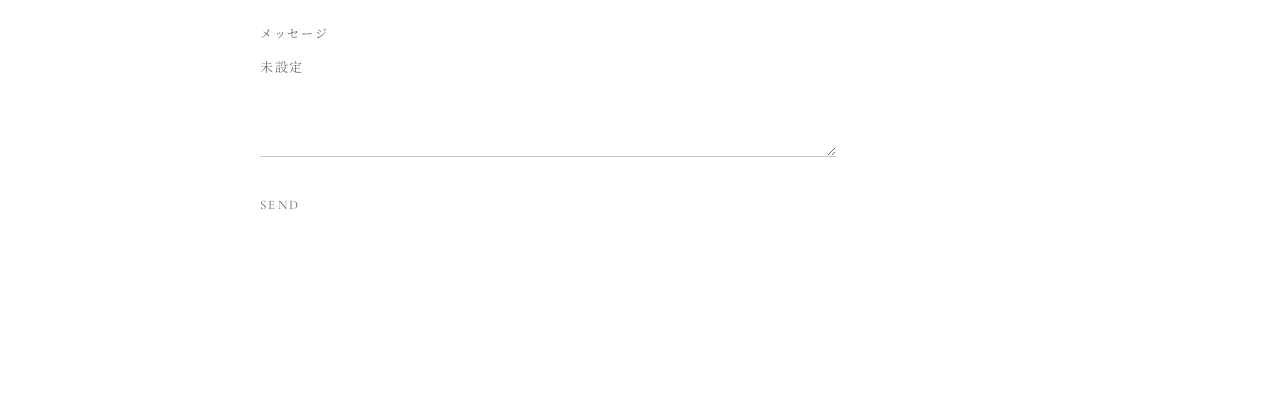
==== commit 2c30b60a: "Move the profile to sit above contact Keep the wedding grid at the top of the page and place the por" ====
--- a/index.html
+++ b/index.html
@@ -31,6 +31,358 @@
     </nav>
   </header>
   <main class="site-main">
+    <div class="works" id="grid">
+      <a class="tile is-p" href="assets/photos/0008-1.jpg" data-photo="0008-1.jpg" data-group="archive" data-selected="1" data-order="0">
+        <img src="assets/photos/0008-1.jpg" alt="支度。ホテルニューグランド レインボーボール、2025年4月29日。" width="1120" height="1680" decoding="async" loading="eager" fetchpriority="high">
+        <span class="veil"><span>支度</span></span>
+      </a><a class="tile is-l" href="assets/photos/0011-1.jpg" data-photo="0011-1.jpg" data-group="archive" data-selected="1" data-order="1">
+        <img src="assets/photos/0011-1.jpg" alt="支度。ホテルニューグランド レインボーボール、2025年4月29日。" width="1680" height="1120" decoding="async" loading="eager" fetchpriority="high">
+        <span class="veil"><span>支度</span></span>
+      </a><a class="tile is-p" href="assets/photos/0064-1.jpg" data-photo="0064-1.jpg" data-group="ceremony" data-selected="1" data-order="2">
+        <img src="assets/photos/0064-1.jpg" alt="挙式。ホテルニューグランド レインボーボール、2025年4月29日。" width="1120" height="1680" decoding="async" loading="lazy">
+        <span class="veil"><span>挙式</span></span>
+      </a><a class="tile is-l" href="assets/photos/0059-1.jpg" data-photo="0059-1.jpg" data-group="ceremony" data-selected="1" data-order="3">
+        <img src="assets/photos/0059-1.jpg" alt="挙式。ホテルニューグランド レインボーボール、2025年4月29日。" width="1680" height="1120" decoding="async" loading="lazy">
+        <span class="veil"><span>挙式</span></span>
+      </a><a class="tile is-l" href="assets/photos/0046-1.jpg" data-photo="0046-1.jpg" data-group="couple" data-selected="1" data-order="4">
+        <img src="assets/photos/0046-1.jpg" alt="ふたり。ホテルニューグランド レインボーボール、2025年4月29日。" width="1680" height="1120" decoding="async" loading="lazy">
+        <span class="veil"><span>ふたり</span></span>
+      </a><a class="tile is-p" href="assets/photos/0038-1.jpg" data-photo="0038-1.jpg" data-group="couple" data-selected="1" data-order="5">
+        <img src="assets/photos/0038-1.jpg" alt="ふたり。ホテルニューグランド レインボーボール、2025年4月29日。" width="1120" height="1680" decoding="async" loading="lazy">
+        <span class="veil"><span>ふたり</span></span>
+      </a><a class="tile is-l" href="assets/photos/0074-1.jpg" data-photo="0074-1.jpg" data-group="reception" data-selected="1" data-order="6">
+        <img src="assets/photos/0074-1.jpg" alt="披露宴。ホテルニューグランド レインボーボール、2025年4月29日。" width="1680" height="1120" decoding="async" loading="lazy">
+        <span class="veil"><span>披露宴</span></span>
+      </a><a class="tile is-p" href="assets/photos/0111.jpg" data-photo="0111.jpg" data-group="couple" data-selected="1" data-order="7">
+        <img src="assets/photos/0111.jpg" alt="ふたり。ホテルニューグランド レインボーボール、2025年4月29日。" width="1120" height="1680" decoding="async" loading="lazy">
+        <span class="veil"><span>ふたり</span></span>
+      </a><a class="tile is-l" href="assets/photos/0085-1.jpg" data-photo="0085-1.jpg" data-group="reception" data-selected="1" data-order="8">
+        <img src="assets/photos/0085-1.jpg" alt="披露宴。ホテルニューグランド レインボーボール、2025年4月29日。" width="1680" height="1120" decoding="async" loading="lazy">
+        <span class="veil"><span>披露宴</span></span>
+      </a><a class="tile is-l" href="assets/photos/0076-1.jpg" data-photo="0076-1.jpg" data-group="reception" data-selected="1" data-order="9">
+        <img src="assets/photos/0076-1.jpg" alt="披露宴。ホテルニューグランド レインボーボール、2025年4月29日。" width="1680" height="1120" decoding="async" loading="lazy">
+        <span class="veil"><span>披露宴</span></span>
+      </a><a class="tile is-p" href="assets/photos/0113.jpg" data-photo="0113.jpg" data-group="couple" data-selected="1" data-order="10">
+        <img src="assets/photos/0113.jpg" alt="ふたり。ホテルニューグランド レインボーボール、2025年4月29日。" width="1120" height="1680" decoding="async" loading="lazy">
+        <span class="veil"><span>ふたり</span></span>
+      </a><a class="tile is-l" href="assets/photos/0107.jpg" data-photo="0107.jpg" data-group="couple" data-selected="1" data-order="11">
+        <img src="assets/photos/0107.jpg" alt="ふたり。ホテルニューグランド レインボーボール、2025年4月29日。" width="1680" height="1120" decoding="async" loading="lazy">
+        <span class="veil"><span>ふたり</span></span>
+      </a><a class="tile is-l" href="assets/photos/0033-1.jpg" data-photo="0033-1.jpg" data-group="couple" data-selected="1" data-order="12">
+        <img src="assets/photos/0033-1.jpg" alt="ふたり。ホテルニューグランド レインボーボール、2025年4月29日。" width="1680" height="1120" decoding="async" loading="lazy">
+        <span class="veil"><span>ふたり</span></span>
+      </a><a class="tile is-p" href="assets/photos/0110.jpg" data-photo="0110.jpg" data-group="couple" data-selected="1" data-order="13">
+        <img src="assets/photos/0110.jpg" alt="ふたり。ホテルニューグランド レインボーボール、2025年4月29日。" width="1120" height="1680" decoding="async" loading="lazy">
+        <span class="veil"><span>ふたり</span></span>
+      </a><a class="tile is-l" href="assets/photos/0068-1.jpg" data-photo="0068-1.jpg" data-group="ceremony" data-selected="1" data-order="14">
+        <img src="assets/photos/0068-1.jpg" alt="挙式。ホテルニューグランド レインボーボール、2025年4月29日。" width="1680" height="1120" decoding="async" loading="lazy">
+        <span class="veil"><span>挙式</span></span>
+      </a><a class="tile is-l" href="assets/photos/0003-1.jpg" data-photo="0003-1.jpg" data-group="archive" data-selected="1" data-order="15">
+        <img src="assets/photos/0003-1.jpg" alt="館。ホテルニューグランド レインボーボール、2025年4月29日。" width="1680" height="1120" decoding="async" loading="lazy">
+        <span class="veil"><span>館</span></span>
+      </a><a class="tile is-l" href="assets/photos/0001-1.jpg" data-photo="0001-1.jpg" data-group="archive" data-selected="0" data-order="16">
+        <img src="assets/photos/0001-1.jpg" alt="館。ホテルニューグランド レインボーボール、2025年4月29日。" width="1680" height="1120" decoding="async" loading="lazy">
+        <span class="veil"><span>館</span></span>
+      </a><a class="tile is-l" href="assets/photos/0002-1.jpg" data-photo="0002-1.jpg" data-group="archive" data-selected="0" data-order="17">
+        <img src="assets/photos/0002-1.jpg" alt="館。ホテルニューグランド レインボーボール、2025年4月29日。" width="1680" height="1120" decoding="async" loading="lazy">
+        <span class="veil"><span>館</span></span>
+      </a><a class="tile is-p" href="assets/photos/0004-1.jpg" data-photo="0004-1.jpg" data-group="archive" data-selected="0" data-order="18">
+        <img src="assets/photos/0004-1.jpg" alt="館。ホテルニューグランド レインボーボール、2025年4月29日。" width="1120" height="1680" decoding="async" loading="lazy">
+        <span class="veil"><span>館</span></span>
+      </a><a class="tile is-l" href="assets/photos/0005-1.jpg" data-photo="0005-1.jpg" data-group="archive" data-selected="0" data-order="19">
+        <img src="assets/photos/0005-1.jpg" alt="館。ホテルニューグランド レインボーボール、2025年4月29日。" width="1680" height="1120" decoding="async" loading="lazy">
+        <span class="veil"><span>館</span></span>
+      </a><a class="tile is-p" href="assets/photos/0006-1.jpg" data-photo="0006-1.jpg" data-group="archive" data-selected="0" data-order="20">
+        <img src="assets/photos/0006-1.jpg" alt="館。ホテルニューグランド レインボーボール、2025年4月29日。" width="1120" height="1680" decoding="async" loading="lazy">
+        <span class="veil"><span>館</span></span>
+      </a><a class="tile is-l" href="assets/photos/0007-1.jpg" data-photo="0007-1.jpg" data-group="archive" data-selected="0" data-order="21">
+        <img src="assets/photos/0007-1.jpg" alt="支度。ホテルニューグランド レインボーボール、2025年4月29日。" width="1680" height="1120" decoding="async" loading="lazy">
+        <span class="veil"><span>支度</span></span>
+      </a><a class="tile is-p" href="assets/photos/0009-1.jpg" data-photo="0009-1.jpg" data-group="archive" data-selected="0" data-order="22">
+        <img src="assets/photos/0009-1.jpg" alt="支度。ホテルニューグランド レインボーボール、2025年4月29日。" width="1120" height="1680" decoding="async" loading="lazy">
+        <span class="veil"><span>支度</span></span>
+      </a><a class="tile is-p" href="assets/photos/0010-1.jpg" data-photo="0010-1.jpg" data-group="archive" data-selected="0" data-order="23">
+        <img src="assets/photos/0010-1.jpg" alt="支度。ホテルニューグランド レインボーボール、2025年4月29日。" width="1120" height="1680" decoding="async" loading="lazy">
+        <span class="veil"><span>支度</span></span>
+      </a><a class="tile is-l" href="assets/photos/0012-1.jpg" data-photo="0012-1.jpg" data-group="archive" data-selected="0" data-order="24">
+        <img src="assets/photos/0012-1.jpg" alt="支度。ホテルニューグランド レインボーボール、2025年4月29日。" width="1680" height="1120" decoding="async" loading="lazy">
+        <span class="veil"><span>支度</span></span>
+      </a><a class="tile is-l" href="assets/photos/0013-1.jpg" data-photo="0013-1.jpg" data-group="archive" data-selected="0" data-order="25">
+        <img src="assets/photos/0013-1.jpg" alt="支度。ホテルニューグランド レインボーボール、2025年4月29日。" width="1680" height="1120" decoding="async" loading="lazy">
+        <span class="veil"><span>支度</span></span>
+      </a><a class="tile is-l" href="assets/photos/0014-1.jpg" data-photo="0014-1.jpg" data-group="archive" data-selected="0" data-order="26">
+        <img src="assets/photos/0014-1.jpg" alt="支度。ホテルニューグランド レインボーボール、2025年4月29日。" width="1680" height="1120" decoding="async" loading="lazy">
+        <span class="veil"><span>支度</span></span>
+      </a><a class="tile is-p" href="assets/photos/0015-1.jpg" data-photo="0015-1.jpg" data-group="archive" data-selected="0" data-order="27">
+        <img src="assets/photos/0015-1.jpg" alt="支度。ホテルニューグランド レインボーボール、2025年4月29日。" width="1120" height="1680" decoding="async" loading="lazy">
+        <span class="veil"><span>支度</span></span>
+      </a><a class="tile is-l" href="assets/photos/0016-1.jpg" data-photo="0016-1.jpg" data-group="archive" data-selected="0" data-order="28">
+        <img src="assets/photos/0016-1.jpg" alt="支度。ホテルニューグランド レインボーボール、2025年4月29日。" width="1680" height="1120" decoding="async" loading="lazy">
+        <span class="veil"><span>支度</span></span>
+      </a><a class="tile is-l" href="assets/photos/0017-1.jpg" data-photo="0017-1.jpg" data-group="archive" data-selected="0" data-order="29">
+        <img src="assets/photos/0017-1.jpg" alt="支度。ホテルニューグランド レインボーボール、2025年4月29日。" width="1680" height="1120" decoding="async" loading="lazy">
+        <span class="veil"><span>支度</span></span>
+      </a><a class="tile is-l" href="assets/photos/0018-1.jpg" data-photo="0018-1.jpg" data-group="archive" data-selected="0" data-order="30">
+        <img src="assets/photos/0018-1.jpg" alt="支度。ホテルニューグランド レインボーボール、2025年4月29日。" width="1680" height="1120" decoding="async" loading="lazy">
+        <span class="veil"><span>支度</span></span>
+      </a><a class="tile is-l" href="assets/photos/0019-1.jpg" data-photo="0019-1.jpg" data-group="couple" data-selected="0" data-order="31">
+        <img src="assets/photos/0019-1.jpg" alt="ふたり。ホテルニューグランド レインボーボール、2025年4月29日。" width="1680" height="1120" decoding="async" loading="lazy">
+        <span class="veil"><span>ふたり</span></span>
+      </a><a class="tile is-l" href="assets/photos/0020-1.jpg" data-photo="0020-1.jpg" data-group="couple" data-selected="0" data-order="32">
+        <img src="assets/photos/0020-1.jpg" alt="ふたり。ホテルニューグランド レインボーボール、2025年4月29日。" width="1680" height="1120" decoding="async" loading="lazy">
+        <span class="veil"><span>ふたり</span></span>
+      </a><a class="tile is-p" href="assets/photos/0021-1.jpg" data-photo="0021-1.jpg" data-group="couple" data-selected="0" data-order="33">
+        <img src="assets/photos/0021-1.jpg" alt="ふたり。ホテルニューグランド レインボーボール、2025年4月29日。" width="1120" height="1680" decoding="async" loading="lazy">
+        <span class="veil"><span>ふたり</span></span>
+      </a><a class="tile is-l" href="assets/photos/0022-1.jpg" data-photo="0022-1.jpg" data-group="couple" data-selected="0" data-order="34">
+        <img src="assets/photos/0022-1.jpg" alt="ふたり。ホテルニューグランド レインボーボール、2025年4月29日。" width="1680" height="1120" decoding="async" loading="lazy">
+        <span class="veil"><span>ふたり</span></span>
+      </a><a class="tile is-l" href="assets/photos/0023-1.jpg" data-photo="0023-1.jpg" data-group="couple" data-selected="0" data-order="35">
+        <img src="assets/photos/0023-1.jpg" alt="ふたり。ホテルニューグランド レインボーボール、2025年4月29日。" width="1680" height="1120" decoding="async" loading="lazy">
+        <span class="veil"><span>ふたり</span></span>
+      </a><a class="tile is-l" href="assets/photos/0024-1.jpg" data-photo="0024-1.jpg" data-group="couple" data-selected="0" data-order="36">
+        <img src="assets/photos/0024-1.jpg" alt="ふたり。ホテルニューグランド レインボーボール、2025年4月29日。" width="1680" height="1120" decoding="async" loading="lazy">
+        <span class="veil"><span>ふたり</span></span>
+      </a><a class="tile is-l" href="assets/photos/0025-1.jpg" data-photo="0025-1.jpg" data-group="couple" data-selected="0" data-order="37">
+        <img src="assets/photos/0025-1.jpg" alt="ふたり。ホテルニューグランド レインボーボール、2025年4月29日。" width="1680" height="1120" decoding="async" loading="lazy">
+        <span class="veil"><span>ふたり</span></span>
+      </a><a class="tile is-l" href="assets/photos/0026-1.jpg" data-photo="0026-1.jpg" data-group="couple" data-selected="0" data-order="38">
+        <img src="assets/photos/0026-1.jpg" alt="ふたり。ホテルニューグランド レインボーボール、2025年4月29日。" width="1680" height="1120" decoding="async" loading="lazy">
+        <span class="veil"><span>ふたり</span></span>
+      </a><a class="tile is-l" href="assets/photos/0027-1.jpg" data-photo="0027-1.jpg" data-group="couple" data-selected="0" data-order="39">
+        <img src="assets/photos/0027-1.jpg" alt="ふたり。ホテルニューグランド レインボーボール、2025年4月29日。" width="1680" height="1120" decoding="async" loading="lazy">
+        <span class="veil"><span>ふたり</span></span>
+      </a><a class="tile is-l" href="assets/photos/0028-1.jpg" data-photo="0028-1.jpg" data-group="couple" data-selected="0" data-order="40">
+        <img src="assets/photos/0028-1.jpg" alt="ふたり。ホテルニューグランド レインボーボール、2025年4月29日。" width="1680" height="1120" decoding="async" loading="lazy">
+        <span class="veil"><span>ふたり</span></span>
+      </a><a class="tile is-l" href="assets/photos/0029-1.jpg" data-photo="0029-1.jpg" data-group="couple" data-selected="0" data-order="41">
+        <img src="assets/photos/0029-1.jpg" alt="ふたり。ホテルニューグランド レインボーボール、2025年4月29日。" width="1680" height="1120" decoding="async" loading="lazy">
+        <span class="veil"><span>ふたり</span></span>
+      </a><a class="tile is-l" href="assets/photos/0030-1.jpg" data-photo="0030-1.jpg" data-group="couple" data-selected="0" data-order="42">
+        <img src="assets/photos/0030-1.jpg" alt="ふたり。ホテルニューグランド レインボーボール、2025年4月29日。" width="1680" height="1120" decoding="async" loading="lazy">
+        <span class="veil"><span>ふたり</span></span>
+      </a><a class="tile is-p" href="assets/photos/0031-1.jpg" data-photo="0031-1.jpg" data-group="couple" data-selected="0" data-order="43">
+        <img src="assets/photos/0031-1.jpg" alt="ふたり。ホテルニューグランド レインボーボール、2025年4月29日。" width="1120" height="1680" decoding="async" loading="lazy">
+        <span class="veil"><span>ふたり</span></span>
+      </a><a class="tile is-p" href="assets/photos/0032-1.jpg" data-photo="0032-1.jpg" data-group="couple" data-selected="0" data-order="44">
+        <img src="assets/photos/0032-1.jpg" alt="ふたり。ホテルニューグランド レインボーボール、2025年4月29日。" width="1120" height="1680" decoding="async" loading="lazy">
+        <span class="veil"><span>ふたり</span></span>
+      </a><a class="tile is-l" href="assets/photos/0034-1.jpg" data-photo="0034-1.jpg" data-group="couple" data-selected="0" data-order="45">
+        <img src="assets/photos/0034-1.jpg" alt="ふたり。ホテルニューグランド レインボーボール、2025年4月29日。" width="1680" height="1120" decoding="async" loading="lazy">
+        <span class="veil"><span>ふたり</span></span>
+      </a><a class="tile is-l" href="assets/photos/0035-1.jpg" data-photo="0035-1.jpg" data-group="couple" data-selected="0" data-order="46">
+        <img src="assets/photos/0035-1.jpg" alt="ふたり。ホテルニューグランド レインボーボール、2025年4月29日。" width="1680" height="1120" decoding="async" loading="lazy">
+        <span class="veil"><span>ふたり</span></span>
+      </a><a class="tile is-l" href="assets/photos/0036-1.jpg" data-photo="0036-1.jpg" data-group="couple" data-selected="0" data-order="47">
+        <img src="assets/photos/0036-1.jpg" alt="ふたり。ホテルニューグランド レインボーボール、2025年4月29日。" width="1680" height="1120" decoding="async" loading="lazy">
+        <span class="veil"><span>ふたり</span></span>
+      </a><a class="tile is-l" href="assets/photos/0037-1.jpg" data-photo="0037-1.jpg" data-group="couple" data-selected="0" data-order="48">
+        <img src="assets/photos/0037-1.jpg" alt="ふたり。ホテルニューグランド レインボーボール、2025年4月29日。" width="1680" height="1120" decoding="async" loading="lazy">
+        <span class="veil"><span>ふたり</span></span>
+      </a><a class="tile is-l" href="assets/photos/0039-1.jpg" data-photo="0039-1.jpg" data-group="couple" data-selected="0" data-order="49">
+        <img src="assets/photos/0039-1.jpg" alt="ふたり。ホテルニューグランド レインボーボール、2025年4月29日。" width="1680" height="1120" decoding="async" loading="lazy">
+        <span class="veil"><span>ふたり</span></span>
+      </a><a class="tile is-l" href="assets/photos/0040-1.jpg" data-photo="0040-1.jpg" data-group="couple" data-selected="0" data-order="50">
+        <img src="assets/photos/0040-1.jpg" alt="ふたり。ホテルニューグランド レインボーボール、2025年4月29日。" width="1680" height="1120" decoding="async" loading="lazy">
+        <span class="veil"><span>ふたり</span></span>
+      </a><a class="tile is-l" href="assets/photos/0041-1.jpg" data-photo="0041-1.jpg" data-group="couple" data-selected="0" data-order="51">
+        <img src="assets/photos/0041-1.jpg" alt="ふたり。ホテルニューグランド レインボーボール、2025年4月29日。" width="1680" height="1120" decoding="async" loading="lazy">
+        <span class="veil"><span>ふたり</span></span>
+      </a><a class="tile is-l" href="assets/photos/0042-1.jpg" data-photo="0042-1.jpg" data-group="couple" data-selected="0" data-order="52">
+        <img src="assets/photos/0042-1.jpg" alt="ふたり。ホテルニューグランド レインボーボール、2025年4月29日。" width="1680" height="1120" decoding="async" loading="lazy">
+        <span class="veil"><span>ふたり</span></span>
+      </a><a class="tile is-p" href="assets/photos/0043-1.jpg" data-photo="0043-1.jpg" data-group="couple" data-selected="0" data-order="53">
+        <img src="assets/photos/0043-1.jpg" alt="ふたり。ホテルニューグランド レインボーボール、2025年4月29日。" width="1120" height="1680" decoding="async" loading="lazy">
+        <span class="veil"><span>ふたり</span></span>
+      </a><a class="tile is-p" href="assets/photos/0044-1.jpg" data-photo="0044-1.jpg" data-group="couple" data-selected="0" data-order="54">
+        <img src="assets/photos/0044-1.jpg" alt="ふたり。ホテルニューグランド レインボーボール、2025年4月29日。" width="1120" height="1680" decoding="async" loading="lazy">
+        <span class="veil"><span>ふたり</span></span>
+      </a><a class="tile is-l" href="assets/photos/0045-1.jpg" data-photo="0045-1.jpg" data-group="couple" data-selected="0" data-order="55">
+        <img src="assets/photos/0045-1.jpg" alt="ふたり。ホテルニューグランド レインボーボール、2025年4月29日。" width="1680" height="1119" decoding="async" loading="lazy">
+        <span class="veil"><span>ふたり</span></span>
+      </a><a class="tile is-l" href="assets/photos/0047-1.jpg" data-photo="0047-1.jpg" data-group="couple" data-selected="0" data-order="56">
+        <img src="assets/photos/0047-1.jpg" alt="ふたり。ホテルニューグランド レインボーボール、2025年4月29日。" width="1680" height="1120" decoding="async" loading="lazy">
+        <span class="veil"><span>ふたり</span></span>
+      </a><a class="tile is-l" href="assets/photos/0048-1.jpg" data-photo="0048-1.jpg" data-group="couple" data-selected="0" data-order="57">
+        <img src="assets/photos/0048-1.jpg" alt="ふたり。ホテルニューグランド レインボーボール、2025年4月29日。" width="1680" height="1120" decoding="async" loading="lazy">
+        <span class="veil"><span>ふたり</span></span>
+      </a><a class="tile is-p" href="assets/photos/0049-1.jpg" data-photo="0049-1.jpg" data-group="couple" data-selected="0" data-order="58">
+        <img src="assets/photos/0049-1.jpg" alt="ふたり。ホテルニューグランド レインボーボール、2025年4月29日。" width="1120" height="1680" decoding="async" loading="lazy">
+        <span class="veil"><span>ふたり</span></span>
+      </a><a class="tile is-l" href="assets/photos/0050-1.jpg" data-photo="0050-1.jpg" data-group="couple" data-selected="0" data-order="59">
+        <img src="assets/photos/0050-1.jpg" alt="ふたり。ホテルニューグランド レインボーボール、2025年4月29日。" width="1680" height="1120" decoding="async" loading="lazy">
+        <span class="veil"><span>ふたり</span></span>
+      </a><a class="tile is-l" href="assets/photos/0051-1.jpg" data-photo="0051-1.jpg" data-group="couple" data-selected="0" data-order="60">
+        <img src="assets/photos/0051-1.jpg" alt="ふたり。ホテルニューグランド レインボーボール、2025年4月29日。" width="1680" height="1120" decoding="async" loading="lazy">
+        <span class="veil"><span>ふたり</span></span>
+      </a><a class="tile is-l" href="assets/photos/0052-1.jpg" data-photo="0052-1.jpg" data-group="ceremony" data-selected="0" data-order="61">
+        <img src="assets/photos/0052-1.jpg" alt="挙式。ホテルニューグランド レインボーボール、2025年4月29日。" width="1680" height="1120" decoding="async" loading="lazy">
+        <span class="veil"><span>挙式</span></span>
+      </a><a class="tile is-l" href="assets/photos/0053-1.jpg" data-photo="0053-1.jpg" data-group="ceremony" data-selected="0" data-order="62">
+        <img src="assets/photos/0053-1.jpg" alt="挙式。ホテルニューグランド レインボーボール、2025年4月29日。" width="1680" height="1120" decoding="async" loading="lazy">
+        <span class="veil"><span>挙式</span></span>
+      </a><a class="tile is-l" href="assets/photos/0054-1.jpg" data-photo="0054-1.jpg" data-group="ceremony" data-selected="0" data-order="63">
+        <img src="assets/photos/0054-1.jpg" alt="挙式。ホテルニューグランド レインボーボール、2025年4月29日。" width="1680" height="1120" decoding="async" loading="lazy">
+        <span class="veil"><span>挙式</span></span>
+      </a><a class="tile is-l" href="assets/photos/0055-1.jpg" data-photo="0055-1.jpg" data-group="ceremony" data-selected="0" data-order="64">
+        <img src="assets/photos/0055-1.jpg" alt="挙式。ホテルニューグランド レインボーボール、2025年4月29日。" width="1680" height="1120" decoding="async" loading="lazy">
+        <span class="veil"><span>挙式</span></span>
+      </a><a class="tile is-l" href="assets/photos/0056-1.jpg" data-photo="0056-1.jpg" data-group="ceremony" data-selected="0" data-order="65">
+        <img src="assets/photos/0056-1.jpg" alt="挙式。ホテルニューグランド レインボーボール、2025年4月29日。" width="1680" height="1120" decoding="async" loading="lazy">
+        <span class="veil"><span>挙式</span></span>
+      </a><a class="tile is-l" href="assets/photos/0057-1.jpg" data-photo="0057-1.jpg" data-group="ceremony" data-selected="0" data-order="66">
+        <img src="assets/photos/0057-1.jpg" alt="挙式。ホテルニューグランド レインボーボール、2025年4月29日。" width="1680" height="1120" decoding="async" loading="lazy">
+        <span class="veil"><span>挙式</span></span>
+      </a><a class="tile is-l" href="assets/photos/0058-1.jpg" data-photo="0058-1.jpg" data-group="ceremony" data-selected="0" data-order="67">
+        <img src="assets/photos/0058-1.jpg" alt="挙式。ホテルニューグランド レインボーボール、2025年4月29日。" width="1680" height="1120" decoding="async" loading="lazy">
+        <span class="veil"><span>挙式</span></span>
+      </a><a class="tile is-l" href="assets/photos/0060-1.jpg" data-photo="0060-1.jpg" data-group="ceremony" data-selected="0" data-order="68">
+        <img src="assets/photos/0060-1.jpg" alt="挙式。ホテルニューグランド レインボーボール、2025年4月29日。" width="1680" height="1120" decoding="async" loading="lazy">
+        <span class="veil"><span>挙式</span></span>
+      </a><a class="tile is-l" href="assets/photos/0061-1.jpg" data-photo="0061-1.jpg" data-group="ceremony" data-selected="0" data-order="69">
+        <img src="assets/photos/0061-1.jpg" alt="挙式。ホテルニューグランド レインボーボール、2025年4月29日。" width="1680" height="1120" decoding="async" loading="lazy">
+        <span class="veil"><span>挙式</span></span>
+      </a><a class="tile is-l" href="assets/photos/0062-1.jpg" data-photo="0062-1.jpg" data-group="ceremony" data-selected="0" data-order="70">
+        <img src="assets/photos/0062-1.jpg" alt="挙式。ホテルニューグランド レインボーボール、2025年4月29日。" width="1680" height="1120" decoding="async" loading="lazy">
+        <span class="veil"><span>挙式</span></span>
+      </a><a class="tile is-l" href="assets/photos/0063-1.jpg" data-photo="0063-1.jpg" data-group="ceremony" data-selected="0" data-order="71">
+        <img src="assets/photos/0063-1.jpg" alt="挙式。ホテルニューグランド レインボーボール、2025年4月29日。" width="1680" height="1120" decoding="async" loading="lazy">
+        <span class="veil"><span>挙式</span></span>
+      </a><a class="tile is-l" href="assets/photos/0065-1.jpg" data-photo="0065-1.jpg" data-group="ceremony" data-selected="0" data-order="72">
+        <img src="assets/photos/0065-1.jpg" alt="挙式。ホテルニューグランド レインボーボール、2025年4月29日。" width="1680" height="1120" decoding="async" loading="lazy">
+        <span class="veil"><span>挙式</span></span>
+      </a><a class="tile is-l" href="assets/photos/0066-1.jpg" data-photo="0066-1.jpg" data-group="ceremony" data-selected="0" data-order="73">
+        <img src="assets/photos/0066-1.jpg" alt="挙式。ホテルニューグランド レインボーボール、2025年4月29日。" width="1680" height="1120" decoding="async" loading="lazy">
+        <span class="veil"><span>挙式</span></span>
+      </a><a class="tile is-l" href="assets/photos/0067-1.jpg" data-photo="0067-1.jpg" data-group="ceremony" data-selected="0" data-order="74">
+        <img src="assets/photos/0067-1.jpg" alt="挙式。ホテルニューグランド レインボーボール、2025年4月29日。" width="1680" height="1120" decoding="async" loading="lazy">
+        <span class="veil"><span>挙式</span></span>
+      </a><a class="tile is-l" href="assets/photos/0069-1.jpg" data-photo="0069-1.jpg" data-group="ceremony" data-selected="0" data-order="75">
+        <img src="assets/photos/0069-1.jpg" alt="挙式。ホテルニューグランド レインボーボール、2025年4月29日。" width="1680" height="1120" decoding="async" loading="lazy">
+        <span class="veil"><span>挙式</span></span>
+      </a><a class="tile is-p" href="assets/photos/0070-1.jpg" data-photo="0070-1.jpg" data-group="ceremony" data-selected="0" data-order="76">
+        <img src="assets/photos/0070-1.jpg" alt="挙式。ホテルニューグランド レインボーボール、2025年4月29日。" width="1120" height="1680" decoding="async" loading="lazy">
+        <span class="veil"><span>挙式</span></span>
+      </a><a class="tile is-l" href="assets/photos/0071-1.jpg" data-photo="0071-1.jpg" data-group="ceremony" data-selected="0" data-order="77">
+        <img src="assets/photos/0071-1.jpg" alt="挙式。ホテルニューグランド レインボーボール、2025年4月29日。" width="1680" height="1120" decoding="async" loading="lazy">
+        <span class="veil"><span>挙式</span></span>
+      </a><a class="tile is-l" href="assets/photos/0072-1.jpg" data-photo="0072-1.jpg" data-group="ceremony" data-selected="0" data-order="78">
+        <img src="assets/photos/0072-1.jpg" alt="挙式。ホテルニューグランド レインボーボール、2025年4月29日。" width="1680" height="1120" decoding="async" loading="lazy">
+        <span class="veil"><span>挙式</span></span>
+      </a><a class="tile is-l" href="assets/photos/0073-1.jpg" data-photo="0073-1.jpg" data-group="reception" data-selected="0" data-order="79">
+        <img src="assets/photos/0073-1.jpg" alt="披露宴。ホテルニューグランド レインボーボール、2025年4月29日。" width="1680" height="1120" decoding="async" loading="lazy">
+        <span class="veil"><span>披露宴</span></span>
+      </a><a class="tile is-l" href="assets/photos/0075-1.jpg" data-photo="0075-1.jpg" data-group="reception" data-selected="0" data-order="80">
+        <img src="assets/photos/0075-1.jpg" alt="披露宴。ホテルニューグランド レインボーボール、2025年4月29日。" width="1680" height="1120" decoding="async" loading="lazy">
+        <span class="veil"><span>披露宴</span></span>
+      </a><a class="tile is-p" href="assets/photos/0077-1.jpg" data-photo="0077-1.jpg" data-group="reception" data-selected="0" data-order="81">
+        <img src="assets/photos/0077-1.jpg" alt="披露宴。ホテルニューグランド レインボーボール、2025年4月29日。" width="1120" height="1680" decoding="async" loading="lazy">
+        <span class="veil"><span>披露宴</span></span>
+      </a><a class="tile is-l" href="assets/photos/0078-1.jpg" data-photo="0078-1.jpg" data-group="reception" data-selected="0" data-order="82">
+        <img src="assets/photos/0078-1.jpg" alt="披露宴。ホテルニューグランド レインボーボール、2025年4月29日。" width="1680" height="1120" decoding="async" loading="lazy">
+        <span class="veil"><span>披露宴</span></span>
+      </a><a class="tile is-l" href="assets/photos/0079-1.jpg" data-photo="0079-1.jpg" data-group="reception" data-selected="0" data-order="83">
+        <img src="assets/photos/0079-1.jpg" alt="披露宴。ホテルニューグランド レインボーボール、2025年4月29日。" width="1680" height="1120" decoding="async" loading="lazy">
+        <span class="veil"><span>披露宴</span></span>
+      </a><a class="tile is-p" href="assets/photos/0080-1.jpg" data-photo="0080-1.jpg" data-group="reception" data-selected="0" data-order="84">
+        <img src="assets/photos/0080-1.jpg" alt="披露宴。ホテルニューグランド レインボーボール、2025年4月29日。" width="1120" height="1680" decoding="async" loading="lazy">
+        <span class="veil"><span>披露宴</span></span>
+      </a><a class="tile is-l" href="assets/photos/0081-1.jpg" data-photo="0081-1.jpg" data-group="reception" data-selected="0" data-order="85">
+        <img src="assets/photos/0081-1.jpg" alt="披露宴。ホテルニューグランド レインボーボール、2025年4月29日。" width="1680" height="1120" decoding="async" loading="lazy">
+        <span class="veil"><span>披露宴</span></span>
+      </a><a class="tile is-l" href="assets/photos/0082-2.jpg" data-photo="0082-2.jpg" data-group="reception" data-selected="0" data-order="86">
+        <img src="assets/photos/0082-2.jpg" alt="披露宴。ホテルニューグランド レインボーボール、2025年4月29日。" width="1680" height="1120" decoding="async" loading="lazy">
+        <span class="veil"><span>披露宴</span></span>
+      </a><a class="tile is-l" href="assets/photos/0083-1.jpg" data-photo="0083-1.jpg" data-group="reception" data-selected="0" data-order="87">
+        <img src="assets/photos/0083-1.jpg" alt="披露宴。ホテルニューグランド レインボーボール、2025年4月29日。" width="1680" height="1120" decoding="async" loading="lazy">
+        <span class="veil"><span>披露宴</span></span>
+      </a><a class="tile is-l" href="assets/photos/0084-1.jpg" data-photo="0084-1.jpg" data-group="reception" data-selected="0" data-order="88">
+        <img src="assets/photos/0084-1.jpg" alt="披露宴。ホテルニューグランド レインボーボール、2025年4月29日。" width="1680" height="1120" decoding="async" loading="lazy">
+        <span class="veil"><span>披露宴</span></span>
+      </a><a class="tile is-l" href="assets/photos/0086-1.jpg" data-photo="0086-1.jpg" data-group="reception" data-selected="0" data-order="89">
+        <img src="assets/photos/0086-1.jpg" alt="披露宴。ホテルニューグランド レインボーボール、2025年4月29日。" width="1680" height="1120" decoding="async" loading="lazy">
+        <span class="veil"><span>披露宴</span></span>
+      </a><a class="tile is-l" href="assets/photos/0087-1.jpg" data-photo="0087-1.jpg" data-group="reception" data-selected="0" data-order="90">
+        <img src="assets/photos/0087-1.jpg" alt="披露宴。ホテルニューグランド レインボーボール、2025年4月29日。" width="1680" height="1120" decoding="async" loading="lazy">
+        <span class="veil"><span>披露宴</span></span>
+      </a><a class="tile is-l" href="assets/photos/0088-1.jpg" data-photo="0088-1.jpg" data-group="reception" data-selected="0" data-order="91">
+        <img src="assets/photos/0088-1.jpg" alt="披露宴。ホテルニューグランド レインボーボール、2025年4月29日。" width="1680" height="1120" decoding="async" loading="lazy">
+        <span class="veil"><span>披露宴</span></span>
+      </a><a class="tile is-l" href="assets/photos/0089.jpg" data-photo="0089.jpg" data-group="reception" data-selected="0" data-order="92">
+        <img src="assets/photos/0089.jpg" alt="披露宴。ホテルニューグランド レインボーボール、2025年4月29日。" width="1680" height="1120" decoding="async" loading="lazy">
+        <span class="veil"><span>披露宴</span></span>
+      </a><a class="tile is-p" href="assets/photos/0090.jpg" data-photo="0090.jpg" data-group="reception" data-selected="0" data-order="93">
+        <img src="assets/photos/0090.jpg" alt="披露宴。ホテルニューグランド レインボーボール、2025年4月29日。" width="1120" height="1680" decoding="async" loading="lazy">
+        <span class="veil"><span>披露宴</span></span>
+      </a><a class="tile is-l" href="assets/photos/0091.jpg" data-photo="0091.jpg" data-group="reception" data-selected="0" data-order="94">
+        <img src="assets/photos/0091.jpg" alt="披露宴。ホテルニューグランド レインボーボール、2025年4月29日。" width="1680" height="1120" decoding="async" loading="lazy">
+        <span class="veil"><span>披露宴</span></span>
+      </a><a class="tile is-l" href="assets/photos/0092.jpg" data-photo="0092.jpg" data-group="reception" data-selected="0" data-order="95">
+        <img src="assets/photos/0092.jpg" alt="披露宴。ホテルニューグランド レインボーボール、2025年4月29日。" width="1680" height="1120" decoding="async" loading="lazy">
+        <span class="veil"><span>披露宴</span></span>
+      </a><a class="tile is-l" href="assets/photos/0093.jpg" data-photo="0093.jpg" data-group="reception" data-selected="0" data-order="96">
+        <img src="assets/photos/0093.jpg" alt="披露宴。ホテルニューグランド レインボーボール、2025年4月29日。" width="1680" height="1120" decoding="async" loading="lazy">
+        <span class="veil"><span>披露宴</span></span>
+      </a><a class="tile is-l" href="assets/photos/0094.jpg" data-photo="0094.jpg" data-group="reception" data-selected="0" data-order="97">
+        <img src="assets/photos/0094.jpg" alt="披露宴。ホテルニューグランド レインボーボール、2025年4月29日。" width="1680" height="1120" decoding="async" loading="lazy">
+        <span class="veil"><span>披露宴</span></span>
+      </a><a class="tile is-l" href="assets/photos/0095.jpg" data-photo="0095.jpg" data-group="reception" data-selected="0" data-order="98">
+        <img src="assets/photos/0095.jpg" alt="披露宴。ホテルニューグランド レインボーボール、2025年4月29日。" width="1680" height="1120" decoding="async" loading="lazy">
+        <span class="veil"><span>披露宴</span></span>
+      </a><a class="tile is-l" href="assets/photos/0096.jpg" data-photo="0096.jpg" data-group="reception" data-selected="0" data-order="99">
+        <img src="assets/photos/0096.jpg" alt="披露宴。ホテルニューグランド レインボーボール、2025年4月29日。" width="1680" height="1120" decoding="async" loading="lazy">
+        <span class="veil"><span>披露宴</span></span>
+      </a><a class="tile is-l" href="assets/photos/0097.jpg" data-photo="0097.jpg" data-group="reception" data-selected="0" data-order="100">
+        <img src="assets/photos/0097.jpg" alt="披露宴。ホテルニューグランド レインボーボール、2025年4月29日。" width="1680" height="1120" decoding="async" loading="lazy">
+        <span class="veil"><span>披露宴</span></span>
+      </a><a class="tile is-p" href="assets/photos/0098.jpg" data-photo="0098.jpg" data-group="reception" data-selected="0" data-order="101">
+        <img src="assets/photos/0098.jpg" alt="披露宴。ホテルニューグランド レインボーボール、2025年4月29日。" width="1120" height="1680" decoding="async" loading="lazy">
+        <span class="veil"><span>披露宴</span></span>
+      </a><a class="tile is-l" href="assets/photos/0099.jpg" data-photo="0099.jpg" data-group="reception" data-selected="0" data-order="102">
+        <img src="assets/photos/0099.jpg" alt="披露宴。ホテルニューグランド レインボーボール、2025年4月29日。" width="1680" height="1120" decoding="async" loading="lazy">
+        <span class="veil"><span>披露宴</span></span>
+      </a><a class="tile is-l" href="assets/photos/0100.jpg" data-photo="0100.jpg" data-group="reception" data-selected="0" data-order="103">
+        <img src="assets/photos/0100.jpg" alt="披露宴。ホテルニューグランド レインボーボール、2025年4月29日。" width="1680" height="1120" decoding="async" loading="lazy">
+        <span class="veil"><span>披露宴</span></span>
+      </a><a class="tile is-l" href="assets/photos/0101.jpg" data-photo="0101.jpg" data-group="reception" data-selected="0" data-order="104">
+        <img src="assets/photos/0101.jpg" alt="披露宴。ホテルニューグランド レインボーボール、2025年4月29日。" width="1680" height="1120" decoding="async" loading="lazy">
+        <span class="veil"><span>披露宴</span></span>
+      </a><a class="tile is-l" href="assets/photos/0102.jpg" data-photo="0102.jpg" data-group="reception" data-selected="0" data-order="105">
+        <img src="assets/photos/0102.jpg" alt="披露宴。ホテルニューグランド レインボーボール、2025年4月29日。" width="1680" height="1120" decoding="async" loading="lazy">
+        <span class="veil"><span>披露宴</span></span>
+      </a><a class="tile is-l" href="assets/photos/0103.jpg" data-photo="0103.jpg" data-group="reception" data-selected="0" data-order="106">
+        <img src="assets/photos/0103.jpg" alt="披露宴。ホテルニューグランド レインボーボール、2025年4月29日。" width="1680" height="1120" decoding="async" loading="lazy">
+        <span class="veil"><span>披露宴</span></span>
+      </a><a class="tile is-l" href="assets/photos/0104.jpg" data-photo="0104.jpg" data-group="reception" data-selected="0" data-order="107">
+        <img src="assets/photos/0104.jpg" alt="披露宴。ホテルニューグランド レインボーボール、2025年4月29日。" width="1680" height="1120" decoding="async" loading="lazy">
+        <span class="veil"><span>披露宴</span></span>
+      </a><a class="tile is-p" href="assets/photos/0105.jpg" data-photo="0105.jpg" data-group="couple" data-selected="0" data-order="108">
+        <img src="assets/photos/0105.jpg" alt="ふたり。ホテルニューグランド レインボーボール、2025年4月29日。" width="1120" height="1680" decoding="async" loading="lazy">
+        <span class="veil"><span>ふたり</span></span>
+      </a><a class="tile is-l" href="assets/photos/0106.jpg" data-photo="0106.jpg" data-group="couple" data-selected="0" data-order="109">
+        <img src="assets/photos/0106.jpg" alt="ふたり。ホテルニューグランド レインボーボール、2025年4月29日。" width="1680" height="1120" decoding="async" loading="lazy">
+        <span class="veil"><span>ふたり</span></span>
+      </a><a class="tile is-p" href="assets/photos/0108.jpg" data-photo="0108.jpg" data-group="couple" data-selected="0" data-order="110">
+        <img src="assets/photos/0108.jpg" alt="ふたり。ホテルニューグランド レインボーボール、2025年4月29日。" width="1120" height="1680" decoding="async" loading="lazy">
+        <span class="veil"><span>ふたり</span></span>
+      </a><a class="tile is-l" href="assets/photos/0109.jpg" data-photo="0109.jpg" data-group="couple" data-selected="0" data-order="111">
+        <img src="assets/photos/0109.jpg" alt="ふたり。ホテルニューグランド レインボーボール、2025年4月29日。" width="1680" height="1120" decoding="async" loading="lazy">
+        <span class="veil"><span>ふたり</span></span>
+      </a><a class="tile is-p" href="assets/photos/0112.jpg" data-photo="0112.jpg" data-group="couple" data-selected="0" data-order="112">
+        <img src="assets/photos/0112.jpg" alt="ふたり。ホテルニューグランド レインボーボール、2025年4月29日。" width="1120" height="1680" decoding="async" loading="lazy">
+        <span class="veil"><span>ふたり</span></span>
+      </a>
+    </div>
+    <section class="approach" id="approach" aria-labelledby="approach-title">
+      <div class="sheet">
+        <h2 id="approach-title">APPROACH</h2>
+        <p>略歴と肖像は、下のプロフィールに Time Colors のスタッフページから転載しています。ページにあった本人の肖像は、この一枚です。</p>
+        <p>並んでいる写真は、2025年4月29日、ホテルニューグランドのレインボーボールで撮られた一日です。113点とも、Time Colors の公開ギャラリーからここに置いています。お二人のお名前は載せていません。</p>
+        <p id="source">撮影　Takahisa Kudo<br>
+        肖像と略歴　<a href="https://time-colors.com/staff/takahisa-kudo/" target="_blank" rel="noopener noreferrer">Time Colors スタッフページ</a><br>
+        作品　<a href="https://time-colors.com/wp/wedding-gallery/hotel-newgrand/rainbow-ball/2025-04-29/" target="_blank" rel="noopener noreferrer">Time Colors ギャラリー</a></p>
+      </div>
+    </section>
     <section class="profile" id="profile" aria-labelledby="profile-title">
       <figure class="profile-photo">
         <img src="assets/profile/takahisa-kudo.jpg" alt="Takahisa Kudo。白いシャツを着たスタジオ肖像。" width="960" height="1280">
@@ -40,358 +392,6 @@
         <p class="profile-role">Photographer</p>
         <p>1998年10月26日生まれ。神奈川県小田原市の自然豊かな片田舎で育つ。カメラとの出会いは21歳の時。友人のカメラを借りてアイドルのライブを撮影したことがきっかけ。その一週間後には、カメラを購入し、アイドルたちの輝く姿を写真に残そうとひたすらライブに行ってはシャッターを切る生活をしていたいわゆるカメラ小僧。大学在学中に、ある有名アイドルのアートワーク展に感銘を受け、そこでグラフィックデザインとアートディレクターという職業を知る。そして卒業後、グラフィックデザイナーを目指し、専門学校へ進学。そこでデザインを学ぶ上で、写真の重要性と奥深さに惹かれていき、趣味でしかなかったカメラを職業にしようと志す。座右の銘は『日々精進』。</p>
         <p class="profile-credit">肖像と略歴の出典　<a href="https://time-colors.com/staff/takahisa-kudo/" target="_blank" rel="noopener noreferrer">Time Colors「TAKAHISA KUDO」</a></p>
-      </div>
-    </section>
-    <div class="works" id="grid">
-      <a class="tile is-p" href="assets/photos/0008-1.jpg" data-photo="0008-1.jpg" data-group="archive" data-selected="1" data-order="0">
-        <img src="assets/photos/0008-1.jpg" alt="支度。ホテルニューグランド レインボーボール、2025年4月29日。" width="1120" height="1680" decoding="async" loading="eager" fetchpriority="high">
-        <span class="veil"><span>支度</span></span>
-      </a><a class="tile is-l" href="assets/photos/0011-1.jpg" data-photo="0011-1.jpg" data-group="archive" data-selected="1" data-order="1">
-        <img src="assets/photos/0011-1.jpg" alt="支度。ホテルニューグランド レインボーボール、2025年4月29日。" width="1680" height="1120" decoding="async" loading="eager" fetchpriority="high">
-        <span class="veil"><span>支度</span></span>
-      </a><a class="tile is-p" href="assets/photos/0064-1.jpg" data-photo="0064-1.jpg" data-group="ceremony" data-selected="1" data-order="2">
-        <img src="assets/photos/0064-1.jpg" alt="挙式。ホテルニューグランド レインボーボール、2025年4月29日。" width="1120" height="1680" decoding="async" loading="lazy">
-        <span class="veil"><span>挙式</span></span>
-      </a><a class="tile is-l" href="assets/photos/0059-1.jpg" data-photo="0059-1.jpg" data-group="ceremony" data-selected="1" data-order="3">
-        <img src="assets/photos/0059-1.jpg" alt="挙式。ホテルニューグランド レインボーボール、2025年4月29日。" width="1680" height="1120" decoding="async" loading="lazy">
-        <span class="veil"><span>挙式</span></span>
-      </a><a class="tile is-l" href="assets/photos/0046-1.jpg" data-photo="0046-1.jpg" data-group="couple" data-selected="1" data-order="4">
-        <img src="assets/photos/0046-1.jpg" alt="ふたり。ホテルニューグランド レインボーボール、2025年4月29日。" width="1680" height="1120" decoding="async" loading="lazy">
-        <span class="veil"><span>ふたり</span></span>
-      </a><a class="tile is-p" href="assets/photos/0038-1.jpg" data-photo="0038-1.jpg" data-group="couple" data-selected="1" data-order="5">
-        <img src="assets/photos/0038-1.jpg" alt="ふたり。ホテルニューグランド レインボーボール、2025年4月29日。" width="1120" height="1680" decoding="async" loading="lazy">
-        <span class="veil"><span>ふたり</span></span>
-      </a><a class="tile is-l" href="assets/photos/0074-1.jpg" data-photo="0074-1.jpg" data-group="reception" data-selected="1" data-order="6">
-        <img src="assets/photos/0074-1.jpg" alt="披露宴。ホテルニューグランド レインボーボール、2025年4月29日。" width="1680" height="1120" decoding="async" loading="lazy">
-        <span class="veil"><span>披露宴</span></span>
-      </a><a class="tile is-p" href="assets/photos/0111.jpg" data-photo="0111.jpg" data-group="couple" data-selected="1" data-order="7">
-        <img src="assets/photos/0111.jpg" alt="ふたり。ホテルニューグランド レインボーボール、2025年4月29日。" width="1120" height="1680" decoding="async" loading="lazy">
-        <span class="veil"><span>ふたり</span></span>
-      </a><a class="tile is-l" href="assets/photos/0085-1.jpg" data-photo="0085-1.jpg" data-group="reception" data-selected="1" data-order="8">
-        <img src="assets/photos/0085-1.jpg" alt="披露宴。ホテルニューグランド レインボーボール、2025年4月29日。" width="1680" height="1120" decoding="async" loading="lazy">
-        <span class="veil"><span>披露宴</span></span>
-      </a><a class="tile is-l" href="assets/photos/0076-1.jpg" data-photo="0076-1.jpg" data-group="reception" data-selected="1" data-order="9">
-        <img src="assets/photos/0076-1.jpg" alt="披露宴。ホテルニューグランド レインボーボール、2025年4月29日。" width="1680" height="1120" decoding="async" loading="lazy">
-        <span class="veil"><span>披露宴</span></span>
-      </a><a class="tile is-p" href="assets/photos/0113.jpg" data-photo="0113.jpg" data-group="couple" data-selected="1" data-order="10">
-        <img src="assets/photos/0113.jpg" alt="ふたり。ホテルニューグランド レインボーボール、2025年4月29日。" width="1120" height="1680" decoding="async" loading="lazy">
-        <span class="veil"><span>ふたり</span></span>
-      </a><a class="tile is-l" href="assets/photos/0107.jpg" data-photo="0107.jpg" data-group="couple" data-selected="1" data-order="11">
-        <img src="assets/photos/0107.jpg" alt="ふたり。ホテルニューグランド レインボーボール、2025年4月29日。" width="1680" height="1120" decoding="async" loading="lazy">
-        <span class="veil"><span>ふたり</span></span>
-      </a><a class="tile is-l" href="assets/photos/0033-1.jpg" data-photo="0033-1.jpg" data-group="couple" data-selected="1" data-order="12">
-        <img src="assets/photos/0033-1.jpg" alt="ふたり。ホテルニューグランド レインボーボール、2025年4月29日。" width="1680" height="1120" decoding="async" loading="lazy">
-        <span class="veil"><span>ふたり</span></span>
-      </a><a class="tile is-p" href="assets/photos/0110.jpg" data-photo="0110.jpg" data-group="couple" data-selected="1" data-order="13">
-        <img src="assets/photos/0110.jpg" alt="ふたり。ホテルニューグランド レインボーボール、2025年4月29日。" width="1120" height="1680" decoding="async" loading="lazy">
-        <span class="veil"><span>ふたり</span></span>
-      </a><a class="tile is-l" href="assets/photos/0068-1.jpg" data-photo="0068-1.jpg" data-group="ceremony" data-selected="1" data-order="14">
-        <img src="assets/photos/0068-1.jpg" alt="挙式。ホテルニューグランド レインボーボール、2025年4月29日。" width="1680" height="1120" decoding="async" loading="lazy">
-        <span class="veil"><span>挙式</span></span>
-      </a><a class="tile is-l" href="assets/photos/0003-1.jpg" data-photo="0003-1.jpg" data-group="archive" data-selected="1" data-order="15">
-        <img src="assets/photos/0003-1.jpg" alt="館。ホテルニューグランド レインボーボール、2025年4月29日。" width="1680" height="1120" decoding="async" loading="lazy">
-        <span class="veil"><span>館</span></span>
-      </a><a class="tile is-l" href="assets/photos/0001-1.jpg" data-photo="0001-1.jpg" data-group="archive" data-selected="0" data-order="16">
-        <img src="assets/photos/0001-1.jpg" alt="館。ホテルニューグランド レインボーボール、2025年4月29日。" width="1680" height="1120" decoding="async" loading="lazy">
-        <span class="veil"><span>館</span></span>
-      </a><a class="tile is-l" href="assets/photos/0002-1.jpg" data-photo="0002-1.jpg" data-group="archive" data-selected="0" data-order="17">
-        <img src="assets/photos/0002-1.jpg" alt="館。ホテルニューグランド レインボーボール、2025年4月29日。" width="1680" height="1120" decoding="async" loading="lazy">
-        <span class="veil"><span>館</span></span>
-      </a><a class="tile is-p" href="assets/photos/0004-1.jpg" data-photo="0004-1.jpg" data-group="archive" data-selected="0" data-order="18">
-        <img src="assets/photos/0004-1.jpg" alt="館。ホテルニューグランド レインボーボール、2025年4月29日。" width="1120" height="1680" decoding="async" loading="lazy">
-        <span class="veil"><span>館</span></span>
-      </a><a class="tile is-l" href="assets/photos/0005-1.jpg" data-photo="0005-1.jpg" data-group="archive" data-selected="0" data-order="19">
-        <img src="assets/photos/0005-1.jpg" alt="館。ホテルニューグランド レインボーボール、2025年4月29日。" width="1680" height="1120" decoding="async" loading="lazy">
-        <span class="veil"><span>館</span></span>
-      </a><a class="tile is-p" href="assets/photos/0006-1.jpg" data-photo="0006-1.jpg" data-group="archive" data-selected="0" data-order="20">
-        <img src="assets/photos/0006-1.jpg" alt="館。ホテルニューグランド レインボーボール、2025年4月29日。" width="1120" height="1680" decoding="async" loading="lazy">
-        <span class="veil"><span>館</span></span>
-      </a><a class="tile is-l" href="assets/photos/0007-1.jpg" data-photo="0007-1.jpg" data-group="archive" data-selected="0" data-order="21">
-        <img src="assets/photos/0007-1.jpg" alt="支度。ホテルニューグランド レインボーボール、2025年4月29日。" width="1680" height="1120" decoding="async" loading="lazy">
-        <span class="veil"><span>支度</span></span>
-      </a><a class="tile is-p" href="assets/photos/0009-1.jpg" data-photo="0009-1.jpg" data-group="archive" data-selected="0" data-order="22">
-        <img src="assets/photos/0009-1.jpg" alt="支度。ホテルニューグランド レインボーボール、2025年4月29日。" width="1120" height="1680" decoding="async" loading="lazy">
-        <span class="veil"><span>支度</span></span>
-      </a><a class="tile is-p" href="assets/photos/0010-1.jpg" data-photo="0010-1.jpg" data-group="archive" data-selected="0" data-order="23">
-        <img src="assets/photos/0010-1.jpg" alt="支度。ホテルニューグランド レインボーボール、2025年4月29日。" width="1120" height="1680" decoding="async" loading="lazy">
-        <span class="veil"><span>支度</span></span>
-      </a><a class="tile is-l" href="assets/photos/0012-1.jpg" data-photo="0012-1.jpg" data-group="archive" data-selected="0" data-order="24">
-        <img src="assets/photos/0012-1.jpg" alt="支度。ホテルニューグランド レインボーボール、2025年4月29日。" width="1680" height="1120" decoding="async" loading="lazy">
-        <span class="veil"><span>支度</span></span>
-      </a><a class="tile is-l" href="assets/photos/0013-1.jpg" data-photo="0013-1.jpg" data-group="archive" data-selected="0" data-order="25">
-        <img src="assets/photos/0013-1.jpg" alt="支度。ホテルニューグランド レインボーボール、2025年4月29日。" width="1680" height="1120" decoding="async" loading="lazy">
-        <span class="veil"><span>支度</span></span>
-      </a><a class="tile is-l" href="assets/photos/0014-1.jpg" data-photo="0014-1.jpg" data-group="archive" data-selected="0" data-order="26">
-        <img src="assets/photos/0014-1.jpg" alt="支度。ホテルニューグランド レインボーボール、2025年4月29日。" width="1680" height="1120" decoding="async" loading="lazy">
-        <span class="veil"><span>支度</span></span>
-      </a><a class="tile is-p" href="assets/photos/0015-1.jpg" data-photo="0015-1.jpg" data-group="archive" data-selected="0" data-order="27">
-        <img src="assets/photos/0015-1.jpg" alt="支度。ホテルニューグランド レインボーボール、2025年4月29日。" width="1120" height="1680" decoding="async" loading="lazy">
-        <span class="veil"><span>支度</span></span>
-      </a><a class="tile is-l" href="assets/photos/0016-1.jpg" data-photo="0016-1.jpg" data-group="archive" data-selected="0" data-order="28">
-        <img src="assets/photos/0016-1.jpg" alt="支度。ホテルニューグランド レインボーボール、2025年4月29日。" width="1680" height="1120" decoding="async" loading="lazy">
-        <span class="veil"><span>支度</span></span>
-      </a><a class="tile is-l" href="assets/photos/0017-1.jpg" data-photo="0017-1.jpg" data-group="archive" data-selected="0" data-order="29">
-        <img src="assets/photos/0017-1.jpg" alt="支度。ホテルニューグランド レインボーボール、2025年4月29日。" width="1680" height="1120" decoding="async" loading="lazy">
-        <span class="veil"><span>支度</span></span>
-      </a><a class="tile is-l" href="assets/photos/0018-1.jpg" data-photo="0018-1.jpg" data-group="archive" data-selected="0" data-order="30">
-        <img src="assets/photos/0018-1.jpg" alt="支度。ホテルニューグランド レインボーボール、2025年4月29日。" width="1680" height="1120" decoding="async" loading="lazy">
-        <span class="veil"><span>支度</span></span>
-      </a><a class="tile is-l" href="assets/photos/0019-1.jpg" data-photo="0019-1.jpg" data-group="couple" data-selected="0" data-order="31">
-        <img src="assets/photos/0019-1.jpg" alt="ふたり。ホテルニューグランド レインボーボール、2025年4月29日。" width="1680" height="1120" decoding="async" loading="lazy">
-        <span class="veil"><span>ふたり</span></span>
-      </a><a class="tile is-l" href="assets/photos/0020-1.jpg" data-photo="0020-1.jpg" data-group="couple" data-selected="0" data-order="32">
-        <img src="assets/photos/0020-1.jpg" alt="ふたり。ホテルニューグランド レインボーボール、2025年4月29日。" width="1680" height="1120" decoding="async" loading="lazy">
-        <span class="veil"><span>ふたり</span></span>
-      </a><a class="tile is-p" href="assets/photos/0021-1.jpg" data-photo="0021-1.jpg" data-group="couple" data-selected="0" data-order="33">
-        <img src="assets/photos/0021-1.jpg" alt="ふたり。ホテルニューグランド レインボーボール、2025年4月29日。" width="1120" height="1680" decoding="async" loading="lazy">
-        <span class="veil"><span>ふたり</span></span>
-      </a><a class="tile is-l" href="assets/photos/0022-1.jpg" data-photo="0022-1.jpg" data-group="couple" data-selected="0" data-order="34">
-        <img src="assets/photos/0022-1.jpg" alt="ふたり。ホテルニューグランド レインボーボール、2025年4月29日。" width="1680" height="1120" decoding="async" loading="lazy">
-        <span class="veil"><span>ふたり</span></span>
-      </a><a class="tile is-l" href="assets/photos/0023-1.jpg" data-photo="0023-1.jpg" data-group="couple" data-selected="0" data-order="35">
-        <img src="assets/photos/0023-1.jpg" alt="ふたり。ホテルニューグランド レインボーボール、2025年4月29日。" width="1680" height="1120" decoding="async" loading="lazy">
-        <span class="veil"><span>ふたり</span></span>
-      </a><a class="tile is-l" href="assets/photos/0024-1.jpg" data-photo="0024-1.jpg" data-group="couple" data-selected="0" data-order="36">
-        <img src="assets/photos/0024-1.jpg" alt="ふたり。ホテルニューグランド レインボーボール、2025年4月29日。" width="1680" height="1120" decoding="async" loading="lazy">
-        <span class="veil"><span>ふたり</span></span>
-      </a><a class="tile is-l" href="assets/photos/0025-1.jpg" data-photo="0025-1.jpg" data-group="couple" data-selected="0" data-order="37">
-        <img src="assets/photos/0025-1.jpg" alt="ふたり。ホテルニューグランド レインボーボール、2025年4月29日。" width="1680" height="1120" decoding="async" loading="lazy">
-        <span class="veil"><span>ふたり</span></span>
-      </a><a class="tile is-l" href="assets/photos/0026-1.jpg" data-photo="0026-1.jpg" data-group="couple" data-selected="0" data-order="38">
-        <img src="assets/photos/0026-1.jpg" alt="ふたり。ホテルニューグランド レインボーボール、2025年4月29日。" width="1680" height="1120" decoding="async" loading="lazy">
-        <span class="veil"><span>ふたり</span></span>
-      </a><a class="tile is-l" href="assets/photos/0027-1.jpg" data-photo="0027-1.jpg" data-group="couple" data-selected="0" data-order="39">
-        <img src="assets/photos/0027-1.jpg" alt="ふたり。ホテルニューグランド レインボーボール、2025年4月29日。" width="1680" height="1120" decoding="async" loading="lazy">
-        <span class="veil"><span>ふたり</span></span>
-      </a><a class="tile is-l" href="assets/photos/0028-1.jpg" data-photo="0028-1.jpg" data-group="couple" data-selected="0" data-order="40">
-        <img src="assets/photos/0028-1.jpg" alt="ふたり。ホテルニューグランド レインボーボール、2025年4月29日。" width="1680" height="1120" decoding="async" loading="lazy">
-        <span class="veil"><span>ふたり</span></span>
-      </a><a class="tile is-l" href="assets/photos/0029-1.jpg" data-photo="0029-1.jpg" data-group="couple" data-selected="0" data-order="41">
-        <img src="assets/photos/0029-1.jpg" alt="ふたり。ホテルニューグランド レインボーボール、2025年4月29日。" width="1680" height="1120" decoding="async" loading="lazy">
-        <span class="veil"><span>ふたり</span></span>
-      </a><a class="tile is-l" href="assets/photos/0030-1.jpg" data-photo="0030-1.jpg" data-group="couple" data-selected="0" data-order="42">
-        <img src="assets/photos/0030-1.jpg" alt="ふたり。ホテルニューグランド レインボーボール、2025年4月29日。" width="1680" height="1120" decoding="async" loading="lazy">
-        <span class="veil"><span>ふたり</span></span>
-      </a><a class="tile is-p" href="assets/photos/0031-1.jpg" data-photo="0031-1.jpg" data-group="couple" data-selected="0" data-order="43">
-        <img src="assets/photos/0031-1.jpg" alt="ふたり。ホテルニューグランド レインボーボール、2025年4月29日。" width="1120" height="1680" decoding="async" loading="lazy">
-        <span class="veil"><span>ふたり</span></span>
-      </a><a class="tile is-p" href="assets/photos/0032-1.jpg" data-photo="0032-1.jpg" data-group="couple" data-selected="0" data-order="44">
-        <img src="assets/photos/0032-1.jpg" alt="ふたり。ホテルニューグランド レインボーボール、2025年4月29日。" width="1120" height="1680" decoding="async" loading="lazy">
-        <span class="veil"><span>ふたり</span></span>
-      </a><a class="tile is-l" href="assets/photos/0034-1.jpg" data-photo="0034-1.jpg" data-group="couple" data-selected="0" data-order="45">
-        <img src="assets/photos/0034-1.jpg" alt="ふたり。ホテルニューグランド レインボーボール、2025年4月29日。" width="1680" height="1120" decoding="async" loading="lazy">
-        <span class="veil"><span>ふたり</span></span>
-      </a><a class="tile is-l" href="assets/photos/0035-1.jpg" data-photo="0035-1.jpg" data-group="couple" data-selected="0" data-order="46">
-        <img src="assets/photos/0035-1.jpg" alt="ふたり。ホテルニューグランド レインボーボール、2025年4月29日。" width="1680" height="1120" decoding="async" loading="lazy">
-        <span class="veil"><span>ふたり</span></span>
-      </a><a class="tile is-l" href="assets/photos/0036-1.jpg" data-photo="0036-1.jpg" data-group="couple" data-selected="0" data-order="47">
-        <img src="assets/photos/0036-1.jpg" alt="ふたり。ホテルニューグランド レインボーボール、2025年4月29日。" width="1680" height="1120" decoding="async" loading="lazy">
-        <span class="veil"><span>ふたり</span></span>
-      </a><a class="tile is-l" href="assets/photos/0037-1.jpg" data-photo="0037-1.jpg" data-group="couple" data-selected="0" data-order="48">
-        <img src="assets/photos/0037-1.jpg" alt="ふたり。ホテルニューグランド レインボーボール、2025年4月29日。" width="1680" height="1120" decoding="async" loading="lazy">
-        <span class="veil"><span>ふたり</span></span>
-      </a><a class="tile is-l" href="assets/photos/0039-1.jpg" data-photo="0039-1.jpg" data-group="couple" data-selected="0" data-order="49">
-        <img src="assets/photos/0039-1.jpg" alt="ふたり。ホテルニューグランド レインボーボール、2025年4月29日。" width="1680" height="1120" decoding="async" loading="lazy">
-        <span class="veil"><span>ふたり</span></span>
-      </a><a class="tile is-l" href="assets/photos/0040-1.jpg" data-photo="0040-1.jpg" data-group="couple" data-selected="0" data-order="50">
-        <img src="assets/photos/0040-1.jpg" alt="ふたり。ホテルニューグランド レインボーボール、2025年4月29日。" width="1680" height="1120" decoding="async" loading="lazy">
-        <span class="veil"><span>ふたり</span></span>
-      </a><a class="tile is-l" href="assets/photos/0041-1.jpg" data-photo="0041-1.jpg" data-group="couple" data-selected="0" data-order="51">
-        <img src="assets/photos/0041-1.jpg" alt="ふたり。ホテルニューグランド レインボーボール、2025年4月29日。" width="1680" height="1120" decoding="async" loading="lazy">
-        <span class="veil"><span>ふたり</span></span>
-      </a><a class="tile is-l" href="assets/photos/0042-1.jpg" data-photo="0042-1.jpg" data-group="couple" data-selected="0" data-order="52">
-        <img src="assets/photos/0042-1.jpg" alt="ふたり。ホテルニューグランド レインボーボール、2025年4月29日。" width="1680" height="1120" decoding="async" loading="lazy">
-        <span class="veil"><span>ふたり</span></span>
-      </a><a class="tile is-p" href="assets/photos/0043-1.jpg" data-photo="0043-1.jpg" data-group="couple" data-selected="0" data-order="53">
-        <img src="assets/photos/0043-1.jpg" alt="ふたり。ホテルニューグランド レインボーボール、2025年4月29日。" width="1120" height="1680" decoding="async" loading="lazy">
-        <span class="veil"><span>ふたり</span></span>
-      </a><a class="tile is-p" href="assets/photos/0044-1.jpg" data-photo="0044-1.jpg" data-group="couple" data-selected="0" data-order="54">
-        <img src="assets/photos/0044-1.jpg" alt="ふたり。ホテルニューグランド レインボーボール、2025年4月29日。" width="1120" height="1680" decoding="async" loading="lazy">
-        <span class="veil"><span>ふたり</span></span>
-      </a><a class="tile is-l" href="assets/photos/0045-1.jpg" data-photo="0045-1.jpg" data-group="couple" data-selected="0" data-order="55">
-        <img src="assets/photos/0045-1.jpg" alt="ふたり。ホテルニューグランド レインボーボール、2025年4月29日。" width="1680" height="1119" decoding="async" loading="lazy">
-        <span class="veil"><span>ふたり</span></span>
-      </a><a class="tile is-l" href="assets/photos/0047-1.jpg" data-photo="0047-1.jpg" data-group="couple" data-selected="0" data-order="56">
-        <img src="assets/photos/0047-1.jpg" alt="ふたり。ホテルニューグランド レインボーボール、2025年4月29日。" width="1680" height="1120" decoding="async" loading="lazy">
-        <span class="veil"><span>ふたり</span></span>
-      </a><a class="tile is-l" href="assets/photos/0048-1.jpg" data-photo="0048-1.jpg" data-group="couple" data-selected="0" data-order="57">
-        <img src="assets/photos/0048-1.jpg" alt="ふたり。ホテルニューグランド レインボーボール、2025年4月29日。" width="1680" height="1120" decoding="async" loading="lazy">
-        <span class="veil"><span>ふたり</span></span>
-      </a><a class="tile is-p" href="assets/photos/0049-1.jpg" data-photo="0049-1.jpg" data-group="couple" data-selected="0" data-order="58">
-        <img src="assets/photos/0049-1.jpg" alt="ふたり。ホテルニューグランド レインボーボール、2025年4月29日。" width="1120" height="1680" decoding="async" loading="lazy">
-        <span class="veil"><span>ふたり</span></span>
-      </a><a class="tile is-l" href="assets/photos/0050-1.jpg" data-photo="0050-1.jpg" data-group="couple" data-selected="0" data-order="59">
-        <img src="assets/photos/0050-1.jpg" alt="ふたり。ホテルニューグランド レインボーボール、2025年4月29日。" width="1680" height="1120" decoding="async" loading="lazy">
-        <span class="veil"><span>ふたり</span></span>
-      </a><a class="tile is-l" href="assets/photos/0051-1.jpg" data-photo="0051-1.jpg" data-group="couple" data-selected="0" data-order="60">
-        <img src="assets/photos/0051-1.jpg" alt="ふたり。ホテルニューグランド レインボーボール、2025年4月29日。" width="1680" height="1120" decoding="async" loading="lazy">
-        <span class="veil"><span>ふたり</span></span>
-      </a><a class="tile is-l" href="assets/photos/0052-1.jpg" data-photo="0052-1.jpg" data-group="ceremony" data-selected="0" data-order="61">
-        <img src="assets/photos/0052-1.jpg" alt="挙式。ホテルニューグランド レインボーボール、2025年4月29日。" width="1680" height="1120" decoding="async" loading="lazy">
-        <span class="veil"><span>挙式</span></span>
-      </a><a class="tile is-l" href="assets/photos/0053-1.jpg" data-photo="0053-1.jpg" data-group="ceremony" data-selected="0" data-order="62">
-        <img src="assets/photos/0053-1.jpg" alt="挙式。ホテルニューグランド レインボーボール、2025年4月29日。" width="1680" height="1120" decoding="async" loading="lazy">
-        <span class="veil"><span>挙式</span></span>
-      </a><a class="tile is-l" href="assets/photos/0054-1.jpg" data-photo="0054-1.jpg" data-group="ceremony" data-selected="0" data-order="63">
-        <img src="assets/photos/0054-1.jpg" alt="挙式。ホテルニューグランド レインボーボール、2025年4月29日。" width="1680" height="1120" decoding="async" loading="lazy">
-        <span class="veil"><span>挙式</span></span>
-      </a><a class="tile is-l" href="assets/photos/0055-1.jpg" data-photo="0055-1.jpg" data-group="ceremony" data-selected="0" data-order="64">
-        <img src="assets/photos/0055-1.jpg" alt="挙式。ホテルニューグランド レインボーボール、2025年4月29日。" width="1680" height="1120" decoding="async" loading="lazy">
-        <span class="veil"><span>挙式</span></span>
-      </a><a class="tile is-l" href="assets/photos/0056-1.jpg" data-photo="0056-1.jpg" data-group="ceremony" data-selected="0" data-order="65">
-        <img src="assets/photos/0056-1.jpg" alt="挙式。ホテルニューグランド レインボーボール、2025年4月29日。" width="1680" height="1120" decoding="async" loading="lazy">
-        <span class="veil"><span>挙式</span></span>
-      </a><a class="tile is-l" href="assets/photos/0057-1.jpg" data-photo="0057-1.jpg" data-group="ceremony" data-selected="0" data-order="66">
-        <img src="assets/photos/0057-1.jpg" alt="挙式。ホテルニューグランド レインボーボール、2025年4月29日。" width="1680" height="1120" decoding="async" loading="lazy">
-        <span class="veil"><span>挙式</span></span>
-      </a><a class="tile is-l" href="assets/photos/0058-1.jpg" data-photo="0058-1.jpg" data-group="ceremony" data-selected="0" data-order="67">
-        <img src="assets/photos/0058-1.jpg" alt="挙式。ホテルニューグランド レインボーボール、2025年4月29日。" width="1680" height="1120" decoding="async" loading="lazy">
-        <span class="veil"><span>挙式</span></span>
-      </a><a class="tile is-l" href="assets/photos/0060-1.jpg" data-photo="0060-1.jpg" data-group="ceremony" data-selected="0" data-order="68">
-        <img src="assets/photos/0060-1.jpg" alt="挙式。ホテルニューグランド レインボーボール、2025年4月29日。" width="1680" height="1120" decoding="async" loading="lazy">
-        <span class="veil"><span>挙式</span></span>
-      </a><a class="tile is-l" href="assets/photos/0061-1.jpg" data-photo="0061-1.jpg" data-group="ceremony" data-selected="0" data-order="69">
-        <img src="assets/photos/0061-1.jpg" alt="挙式。ホテルニューグランド レインボーボール、2025年4月29日。" width="1680" height="1120" decoding="async" loading="lazy">
-        <span class="veil"><span>挙式</span></span>
-      </a><a class="tile is-l" href="assets/photos/0062-1.jpg" data-photo="0062-1.jpg" data-group="ceremony" data-selected="0" data-order="70">
-        <img src="assets/photos/0062-1.jpg" alt="挙式。ホテルニューグランド レインボーボール、2025年4月29日。" width="1680" height="1120" decoding="async" loading="lazy">
-        <span class="veil"><span>挙式</span></span>
-      </a><a class="tile is-l" href="assets/photos/0063-1.jpg" data-photo="0063-1.jpg" data-group="ceremony" data-selected="0" data-order="71">
-        <img src="assets/photos/0063-1.jpg" alt="挙式。ホテルニューグランド レインボーボール、2025年4月29日。" width="1680" height="1120" decoding="async" loading="lazy">
-        <span class="veil"><span>挙式</span></span>
-      </a><a class="tile is-l" href="assets/photos/0065-1.jpg" data-photo="0065-1.jpg" data-group="ceremony" data-selected="0" data-order="72">
-        <img src="assets/photos/0065-1.jpg" alt="挙式。ホテルニューグランド レインボーボール、2025年4月29日。" width="1680" height="1120" decoding="async" loading="lazy">
-        <span class="veil"><span>挙式</span></span>
-      </a><a class="tile is-l" href="assets/photos/0066-1.jpg" data-photo="0066-1.jpg" data-group="ceremony" data-selected="0" data-order="73">
-        <img src="assets/photos/0066-1.jpg" alt="挙式。ホテルニューグランド レインボーボール、2025年4月29日。" width="1680" height="1120" decoding="async" loading="lazy">
-        <span class="veil"><span>挙式</span></span>
-      </a><a class="tile is-l" href="assets/photos/0067-1.jpg" data-photo="0067-1.jpg" data-group="ceremony" data-selected="0" data-order="74">
-        <img src="assets/photos/0067-1.jpg" alt="挙式。ホテルニューグランド レインボーボール、2025年4月29日。" width="1680" height="1120" decoding="async" loading="lazy">
-        <span class="veil"><span>挙式</span></span>
-      </a><a class="tile is-l" href="assets/photos/0069-1.jpg" data-photo="0069-1.jpg" data-group="ceremony" data-selected="0" data-order="75">
-        <img src="assets/photos/0069-1.jpg" alt="挙式。ホテルニューグランド レインボーボール、2025年4月29日。" width="1680" height="1120" decoding="async" loading="lazy">
-        <span class="veil"><span>挙式</span></span>
-      </a><a class="tile is-p" href="assets/photos/0070-1.jpg" data-photo="0070-1.jpg" data-group="ceremony" data-selected="0" data-order="76">
-        <img src="assets/photos/0070-1.jpg" alt="挙式。ホテルニューグランド レインボーボール、2025年4月29日。" width="1120" height="1680" decoding="async" loading="lazy">
-        <span class="veil"><span>挙式</span></span>
-      </a><a class="tile is-l" href="assets/photos/0071-1.jpg" data-photo="0071-1.jpg" data-group="ceremony" data-selected="0" data-order="77">
-        <img src="assets/photos/0071-1.jpg" alt="挙式。ホテルニューグランド レインボーボール、2025年4月29日。" width="1680" height="1120" decoding="async" loading="lazy">
-        <span class="veil"><span>挙式</span></span>
-      </a><a class="tile is-l" href="assets/photos/0072-1.jpg" data-photo="0072-1.jpg" data-group="ceremony" data-selected="0" data-order="78">
-        <img src="assets/photos/0072-1.jpg" alt="挙式。ホテルニューグランド レインボーボール、2025年4月29日。" width="1680" height="1120" decoding="async" loading="lazy">
-        <span class="veil"><span>挙式</span></span>
-      </a><a class="tile is-l" href="assets/photos/0073-1.jpg" data-photo="0073-1.jpg" data-group="reception" data-selected="0" data-order="79">
-        <img src="assets/photos/0073-1.jpg" alt="披露宴。ホテルニューグランド レインボーボール、2025年4月29日。" width="1680" height="1120" decoding="async" loading="lazy">
-        <span class="veil"><span>披露宴</span></span>
-      </a><a class="tile is-l" href="assets/photos/0075-1.jpg" data-photo="0075-1.jpg" data-group="reception" data-selected="0" data-order="80">
-        <img src="assets/photos/0075-1.jpg" alt="披露宴。ホテルニューグランド レインボーボール、2025年4月29日。" width="1680" height="1120" decoding="async" loading="lazy">
-        <span class="veil"><span>披露宴</span></span>
-      </a><a class="tile is-p" href="assets/photos/0077-1.jpg" data-photo="0077-1.jpg" data-group="reception" data-selected="0" data-order="81">
-        <img src="assets/photos/0077-1.jpg" alt="披露宴。ホテルニューグランド レインボーボール、2025年4月29日。" width="1120" height="1680" decoding="async" loading="lazy">
-        <span class="veil"><span>披露宴</span></span>
-      </a><a class="tile is-l" href="assets/photos/0078-1.jpg" data-photo="0078-1.jpg" data-group="reception" data-selected="0" data-order="82">
-        <img src="assets/photos/0078-1.jpg" alt="披露宴。ホテルニューグランド レインボーボール、2025年4月29日。" width="1680" height="1120" decoding="async" loading="lazy">
-        <span class="veil"><span>披露宴</span></span>
-      </a><a class="tile is-l" href="assets/photos/0079-1.jpg" data-photo="0079-1.jpg" data-group="reception" data-selected="0" data-order="83">
-        <img src="assets/photos/0079-1.jpg" alt="披露宴。ホテルニューグランド レインボーボール、2025年4月29日。" width="1680" height="1120" decoding="async" loading="lazy">
-        <span class="veil"><span>披露宴</span></span>
-      </a><a class="tile is-p" href="assets/photos/0080-1.jpg" data-photo="0080-1.jpg" data-group="reception" data-selected="0" data-order="84">
-        <img src="assets/photos/0080-1.jpg" alt="披露宴。ホテルニューグランド レインボーボール、2025年4月29日。" width="1120" height="1680" decoding="async" loading="lazy">
-        <span class="veil"><span>披露宴</span></span>
-      </a><a class="tile is-l" href="assets/photos/0081-1.jpg" data-photo="0081-1.jpg" data-group="reception" data-selected="0" data-order="85">
-        <img src="assets/photos/0081-1.jpg" alt="披露宴。ホテルニューグランド レインボーボール、2025年4月29日。" width="1680" height="1120" decoding="async" loading="lazy">
-        <span class="veil"><span>披露宴</span></span>
-      </a><a class="tile is-l" href="assets/photos/0082-2.jpg" data-photo="0082-2.jpg" data-group="reception" data-selected="0" data-order="86">
-        <img src="assets/photos/0082-2.jpg" alt="披露宴。ホテルニューグランド レインボーボール、2025年4月29日。" width="1680" height="1120" decoding="async" loading="lazy">
-        <span class="veil"><span>披露宴</span></span>
-      </a><a class="tile is-l" href="assets/photos/0083-1.jpg" data-photo="0083-1.jpg" data-group="reception" data-selected="0" data-order="87">
-        <img src="assets/photos/0083-1.jpg" alt="披露宴。ホテルニューグランド レインボーボール、2025年4月29日。" width="1680" height="1120" decoding="async" loading="lazy">
-        <span class="veil"><span>披露宴</span></span>
-      </a><a class="tile is-l" href="assets/photos/0084-1.jpg" data-photo="0084-1.jpg" data-group="reception" data-selected="0" data-order="88">
-        <img src="assets/photos/0084-1.jpg" alt="披露宴。ホテルニューグランド レインボーボール、2025年4月29日。" width="1680" height="1120" decoding="async" loading="lazy">
-        <span class="veil"><span>披露宴</span></span>
-      </a><a class="tile is-l" href="assets/photos/0086-1.jpg" data-photo="0086-1.jpg" data-group="reception" data-selected="0" data-order="89">
-        <img src="assets/photos/0086-1.jpg" alt="披露宴。ホテルニューグランド レインボーボール、2025年4月29日。" width="1680" height="1120" decoding="async" loading="lazy">
-        <span class="veil"><span>披露宴</span></span>
-      </a><a class="tile is-l" href="assets/photos/0087-1.jpg" data-photo="0087-1.jpg" data-group="reception" data-selected="0" data-order="90">
-        <img src="assets/photos/0087-1.jpg" alt="披露宴。ホテルニューグランド レインボーボール、2025年4月29日。" width="1680" height="1120" decoding="async" loading="lazy">
-        <span class="veil"><span>披露宴</span></span>
-      </a><a class="tile is-l" href="assets/photos/0088-1.jpg" data-photo="0088-1.jpg" data-group="reception" data-selected="0" data-order="91">
-        <img src="assets/photos/0088-1.jpg" alt="披露宴。ホテルニューグランド レインボーボール、2025年4月29日。" width="1680" height="1120" decoding="async" loading="lazy">
-        <span class="veil"><span>披露宴</span></span>
-      </a><a class="tile is-l" href="assets/photos/0089.jpg" data-photo="0089.jpg" data-group="reception" data-selected="0" data-order="92">
-        <img src="assets/photos/0089.jpg" alt="披露宴。ホテルニューグランド レインボーボール、2025年4月29日。" width="1680" height="1120" decoding="async" loading="lazy">
-        <span class="veil"><span>披露宴</span></span>
-      </a><a class="tile is-p" href="assets/photos/0090.jpg" data-photo="0090.jpg" data-group="reception" data-selected="0" data-order="93">
-        <img src="assets/photos/0090.jpg" alt="披露宴。ホテルニューグランド レインボーボール、2025年4月29日。" width="1120" height="1680" decoding="async" loading="lazy">
-        <span class="veil"><span>披露宴</span></span>
-      </a><a class="tile is-l" href="assets/photos/0091.jpg" data-photo="0091.jpg" data-group="reception" data-selected="0" data-order="94">
-        <img src="assets/photos/0091.jpg" alt="披露宴。ホテルニューグランド レインボーボール、2025年4月29日。" width="1680" height="1120" decoding="async" loading="lazy">
-        <span class="veil"><span>披露宴</span></span>
-      </a><a class="tile is-l" href="assets/photos/0092.jpg" data-photo="0092.jpg" data-group="reception" data-selected="0" data-order="95">
-        <img src="assets/photos/0092.jpg" alt="披露宴。ホテルニューグランド レインボーボール、2025年4月29日。" width="1680" height="1120" decoding="async" loading="lazy">
-        <span class="veil"><span>披露宴</span></span>
-      </a><a class="tile is-l" href="assets/photos/0093.jpg" data-photo="0093.jpg" data-group="reception" data-selected="0" data-order="96">
-        <img src="assets/photos/0093.jpg" alt="披露宴。ホテルニューグランド レインボーボール、2025年4月29日。" width="1680" height="1120" decoding="async" loading="lazy">
-        <span class="veil"><span>披露宴</span></span>
-      </a><a class="tile is-l" href="assets/photos/0094.jpg" data-photo="0094.jpg" data-group="reception" data-selected="0" data-order="97">
-        <img src="assets/photos/0094.jpg" alt="披露宴。ホテルニューグランド レインボーボール、2025年4月29日。" width="1680" height="1120" decoding="async" loading="lazy">
-        <span class="veil"><span>披露宴</span></span>
-      </a><a class="tile is-l" href="assets/photos/0095.jpg" data-photo="0095.jpg" data-group="reception" data-selected="0" data-order="98">
-        <img src="assets/photos/0095.jpg" alt="披露宴。ホテルニューグランド レインボーボール、2025年4月29日。" width="1680" height="1120" decoding="async" loading="lazy">
-        <span class="veil"><span>披露宴</span></span>
-      </a><a class="tile is-l" href="assets/photos/0096.jpg" data-photo="0096.jpg" data-group="reception" data-selected="0" data-order="99">
-        <img src="assets/photos/0096.jpg" alt="披露宴。ホテルニューグランド レインボーボール、2025年4月29日。" width="1680" height="1120" decoding="async" loading="lazy">
-        <span class="veil"><span>披露宴</span></span>
-      </a><a class="tile is-l" href="assets/photos/0097.jpg" data-photo="0097.jpg" data-group="reception" data-selected="0" data-order="100">
-        <img src="assets/photos/0097.jpg" alt="披露宴。ホテルニューグランド レインボーボール、2025年4月29日。" width="1680" height="1120" decoding="async" loading="lazy">
-        <span class="veil"><span>披露宴</span></span>
-      </a><a class="tile is-p" href="assets/photos/0098.jpg" data-photo="0098.jpg" data-group="reception" data-selected="0" data-order="101">
-        <img src="assets/photos/0098.jpg" alt="披露宴。ホテルニューグランド レインボーボール、2025年4月29日。" width="1120" height="1680" decoding="async" loading="lazy">
-        <span class="veil"><span>披露宴</span></span>
-      </a><a class="tile is-l" href="assets/photos/0099.jpg" data-photo="0099.jpg" data-group="reception" data-selected="0" data-order="102">
-        <img src="assets/photos/0099.jpg" alt="披露宴。ホテルニューグランド レインボーボール、2025年4月29日。" width="1680" height="1120" decoding="async" loading="lazy">
-        <span class="veil"><span>披露宴</span></span>
-      </a><a class="tile is-l" href="assets/photos/0100.jpg" data-photo="0100.jpg" data-group="reception" data-selected="0" data-order="103">
-        <img src="assets/photos/0100.jpg" alt="披露宴。ホテルニューグランド レインボーボール、2025年4月29日。" width="1680" height="1120" decoding="async" loading="lazy">
-        <span class="veil"><span>披露宴</span></span>
-      </a><a class="tile is-l" href="assets/photos/0101.jpg" data-photo="0101.jpg" data-group="reception" data-selected="0" data-order="104">
-        <img src="assets/photos/0101.jpg" alt="披露宴。ホテルニューグランド レインボーボール、2025年4月29日。" width="1680" height="1120" decoding="async" loading="lazy">
-        <span class="veil"><span>披露宴</span></span>
-      </a><a class="tile is-l" href="assets/photos/0102.jpg" data-photo="0102.jpg" data-group="reception" data-selected="0" data-order="105">
-        <img src="assets/photos/0102.jpg" alt="披露宴。ホテルニューグランド レインボーボール、2025年4月29日。" width="1680" height="1120" decoding="async" loading="lazy">
-        <span class="veil"><span>披露宴</span></span>
-      </a><a class="tile is-l" href="assets/photos/0103.jpg" data-photo="0103.jpg" data-group="reception" data-selected="0" data-order="106">
-        <img src="assets/photos/0103.jpg" alt="披露宴。ホテルニューグランド レインボーボール、2025年4月29日。" width="1680" height="1120" decoding="async" loading="lazy">
-        <span class="veil"><span>披露宴</span></span>
-      </a><a class="tile is-l" href="assets/photos/0104.jpg" data-photo="0104.jpg" data-group="reception" data-selected="0" data-order="107">
-        <img src="assets/photos/0104.jpg" alt="披露宴。ホテルニューグランド レインボーボール、2025年4月29日。" width="1680" height="1120" decoding="async" loading="lazy">
-        <span class="veil"><span>披露宴</span></span>
-      </a><a class="tile is-p" href="assets/photos/0105.jpg" data-photo="0105.jpg" data-group="couple" data-selected="0" data-order="108">
-        <img src="assets/photos/0105.jpg" alt="ふたり。ホテルニューグランド レインボーボール、2025年4月29日。" width="1120" height="1680" decoding="async" loading="lazy">
-        <span class="veil"><span>ふたり</span></span>
-      </a><a class="tile is-l" href="assets/photos/0106.jpg" data-photo="0106.jpg" data-group="couple" data-selected="0" data-order="109">
-        <img src="assets/photos/0106.jpg" alt="ふたり。ホテルニューグランド レインボーボール、2025年4月29日。" width="1680" height="1120" decoding="async" loading="lazy">
-        <span class="veil"><span>ふたり</span></span>
-      </a><a class="tile is-p" href="assets/photos/0108.jpg" data-photo="0108.jpg" data-group="couple" data-selected="0" data-order="110">
-        <img src="assets/photos/0108.jpg" alt="ふたり。ホテルニューグランド レインボーボール、2025年4月29日。" width="1120" height="1680" decoding="async" loading="lazy">
-        <span class="veil"><span>ふたり</span></span>
-      </a><a class="tile is-l" href="assets/photos/0109.jpg" data-photo="0109.jpg" data-group="couple" data-selected="0" data-order="111">
-        <img src="assets/photos/0109.jpg" alt="ふたり。ホテルニューグランド レインボーボール、2025年4月29日。" width="1680" height="1120" decoding="async" loading="lazy">
-        <span class="veil"><span>ふたり</span></span>
-      </a><a class="tile is-p" href="assets/photos/0112.jpg" data-photo="0112.jpg" data-group="couple" data-selected="0" data-order="112">
-        <img src="assets/photos/0112.jpg" alt="ふたり。ホテルニューグランド レインボーボール、2025年4月29日。" width="1120" height="1680" decoding="async" loading="lazy">
-        <span class="veil"><span>ふたり</span></span>
-      </a>
-    </div>
-    <section class="approach" id="approach" aria-labelledby="approach-title">
-      <div class="sheet">
-        <h2 id="approach-title">APPROACH</h2>
-        <p>略歴と肖像は、上のプロフィールに Time Colors のスタッフページから転載しています。ページにあった本人の肖像は、この一枚です。</p>
-        <p>並んでいる写真は、2025年4月29日、ホテルニューグランドのレインボーボールで撮られた一日です。113点とも、Time Colors の公開ギャラリーからここに置いています。お二人のお名前は載せていません。</p>
-        <p id="source">撮影　Takahisa Kudo<br>
-        肖像と略歴　<a href="https://time-colors.com/staff/takahisa-kudo/" target="_blank" rel="noopener noreferrer">Time Colors スタッフページ</a><br>
-        作品　<a href="https://time-colors.com/wp/wedding-gallery/hotel-newgrand/rainbow-ball/2025-04-29/" target="_blank" rel="noopener noreferrer">Time Colors ギャラリー</a></p>
       </div>
     </section>
     <section class="contact" id="contact" aria-labelledby="contact-title">
@@ -410,8 +410,8 @@
     </section>
   </main>
   <footer class="site-foot">
+    <a href="#approach">APPROACH</a>
     <a href="#profile">PROFILE</a>
-    <a href="#approach">APPROACH</a>
     <a href="#contact">CONTACT</a>
     <a href="#source">SOURCE</a>
   </footer>
--- a/css/style.css
+++ b/css/style.css
@@ -168,7 +168,7 @@
 }
 
 .site-main {
-  padding: 216px 0 120px;
+  padding: 196px 0 120px;
 }
 
 .profile {
@@ -177,7 +177,7 @@
   gap: 36px 56px;
   align-items: start;
   width: min(980px, calc(100% - 56px));
-  margin: 0 auto 88px;
+  margin: 72px auto 12px;
   scroll-margin-top: 180px;
 }
 
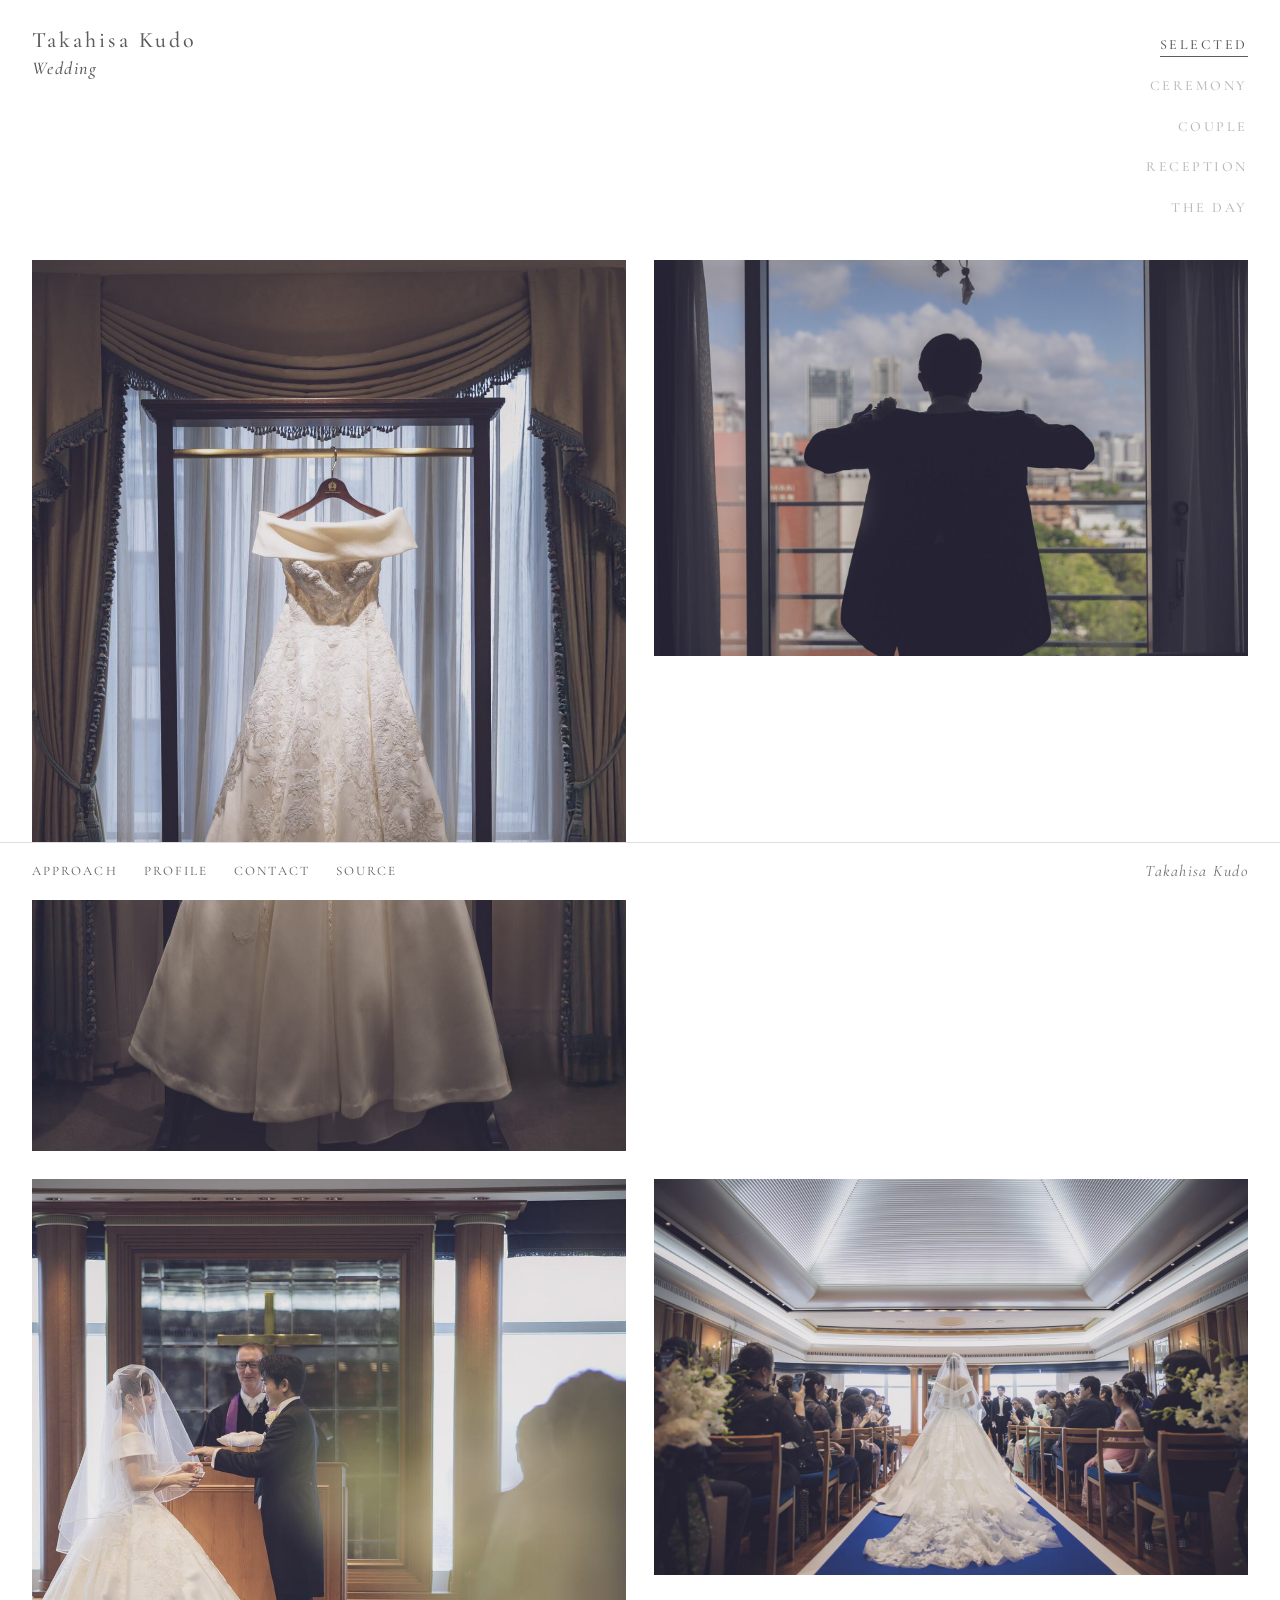
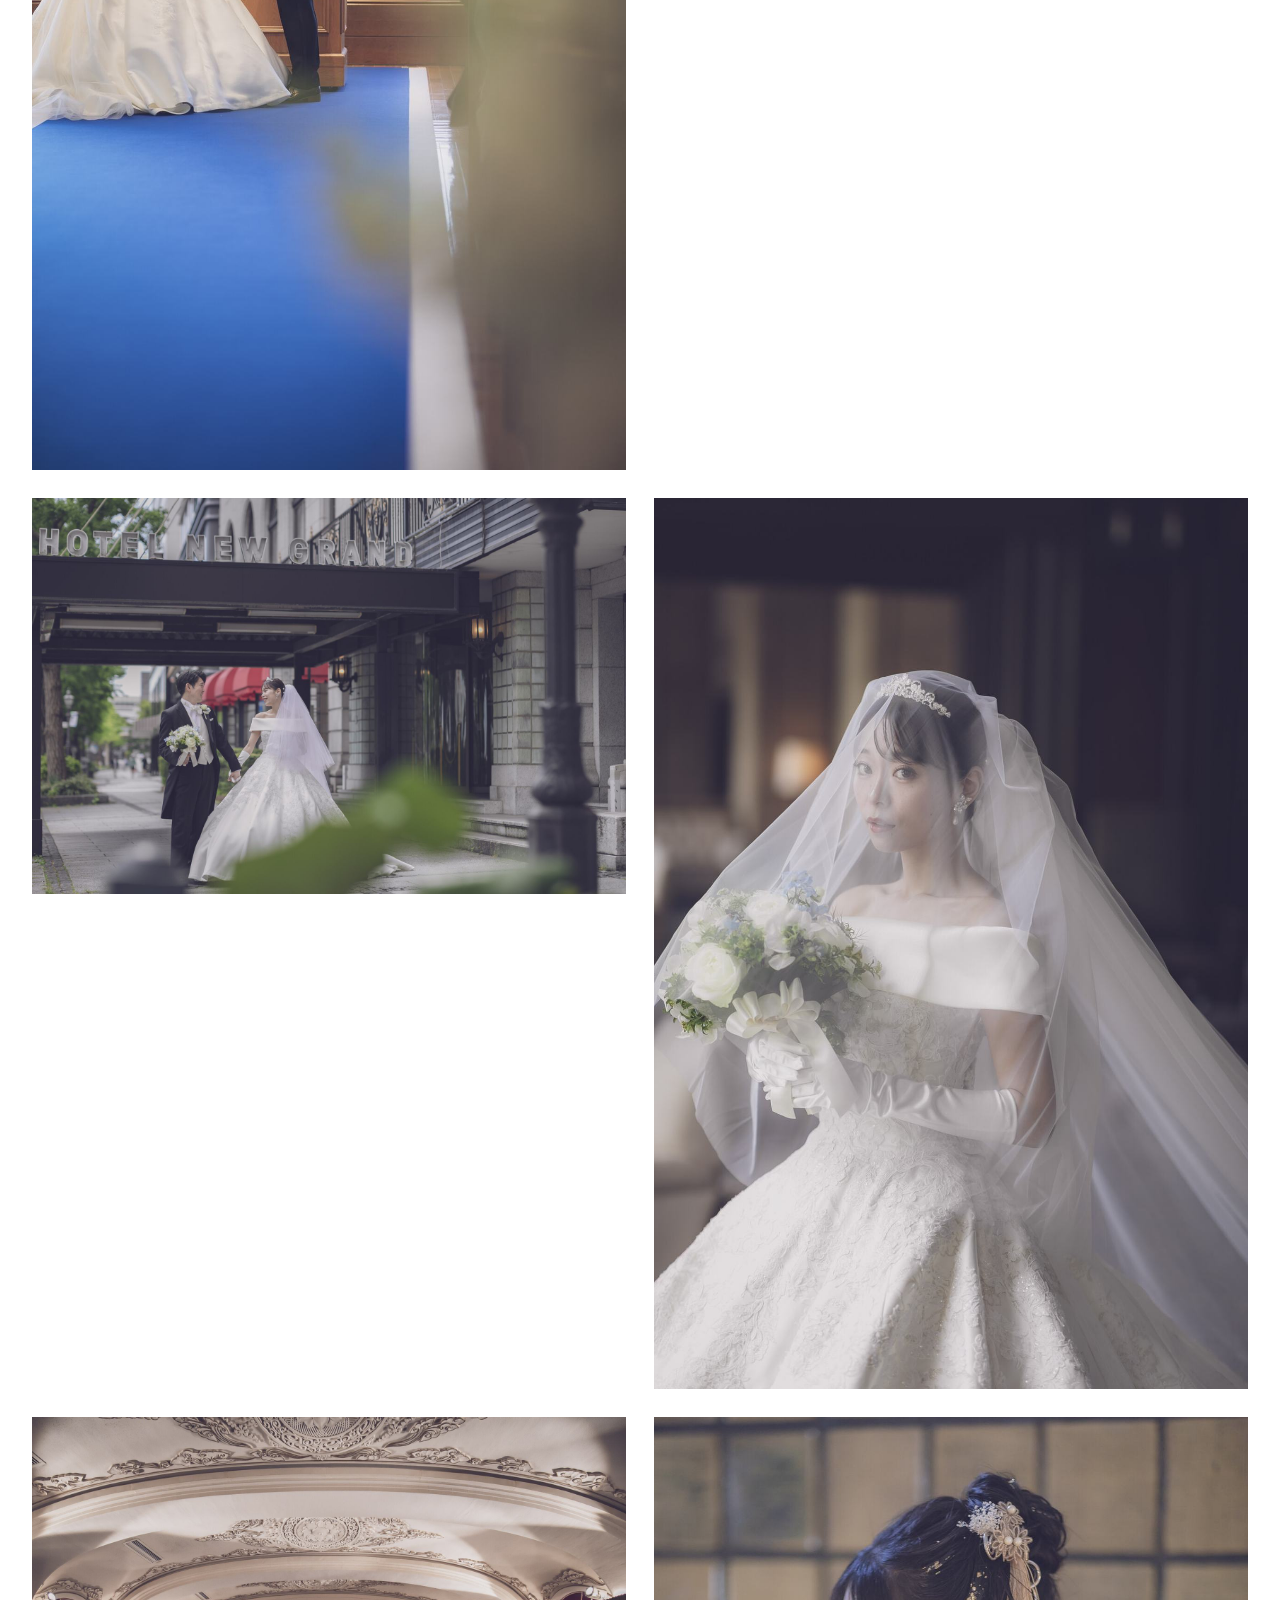
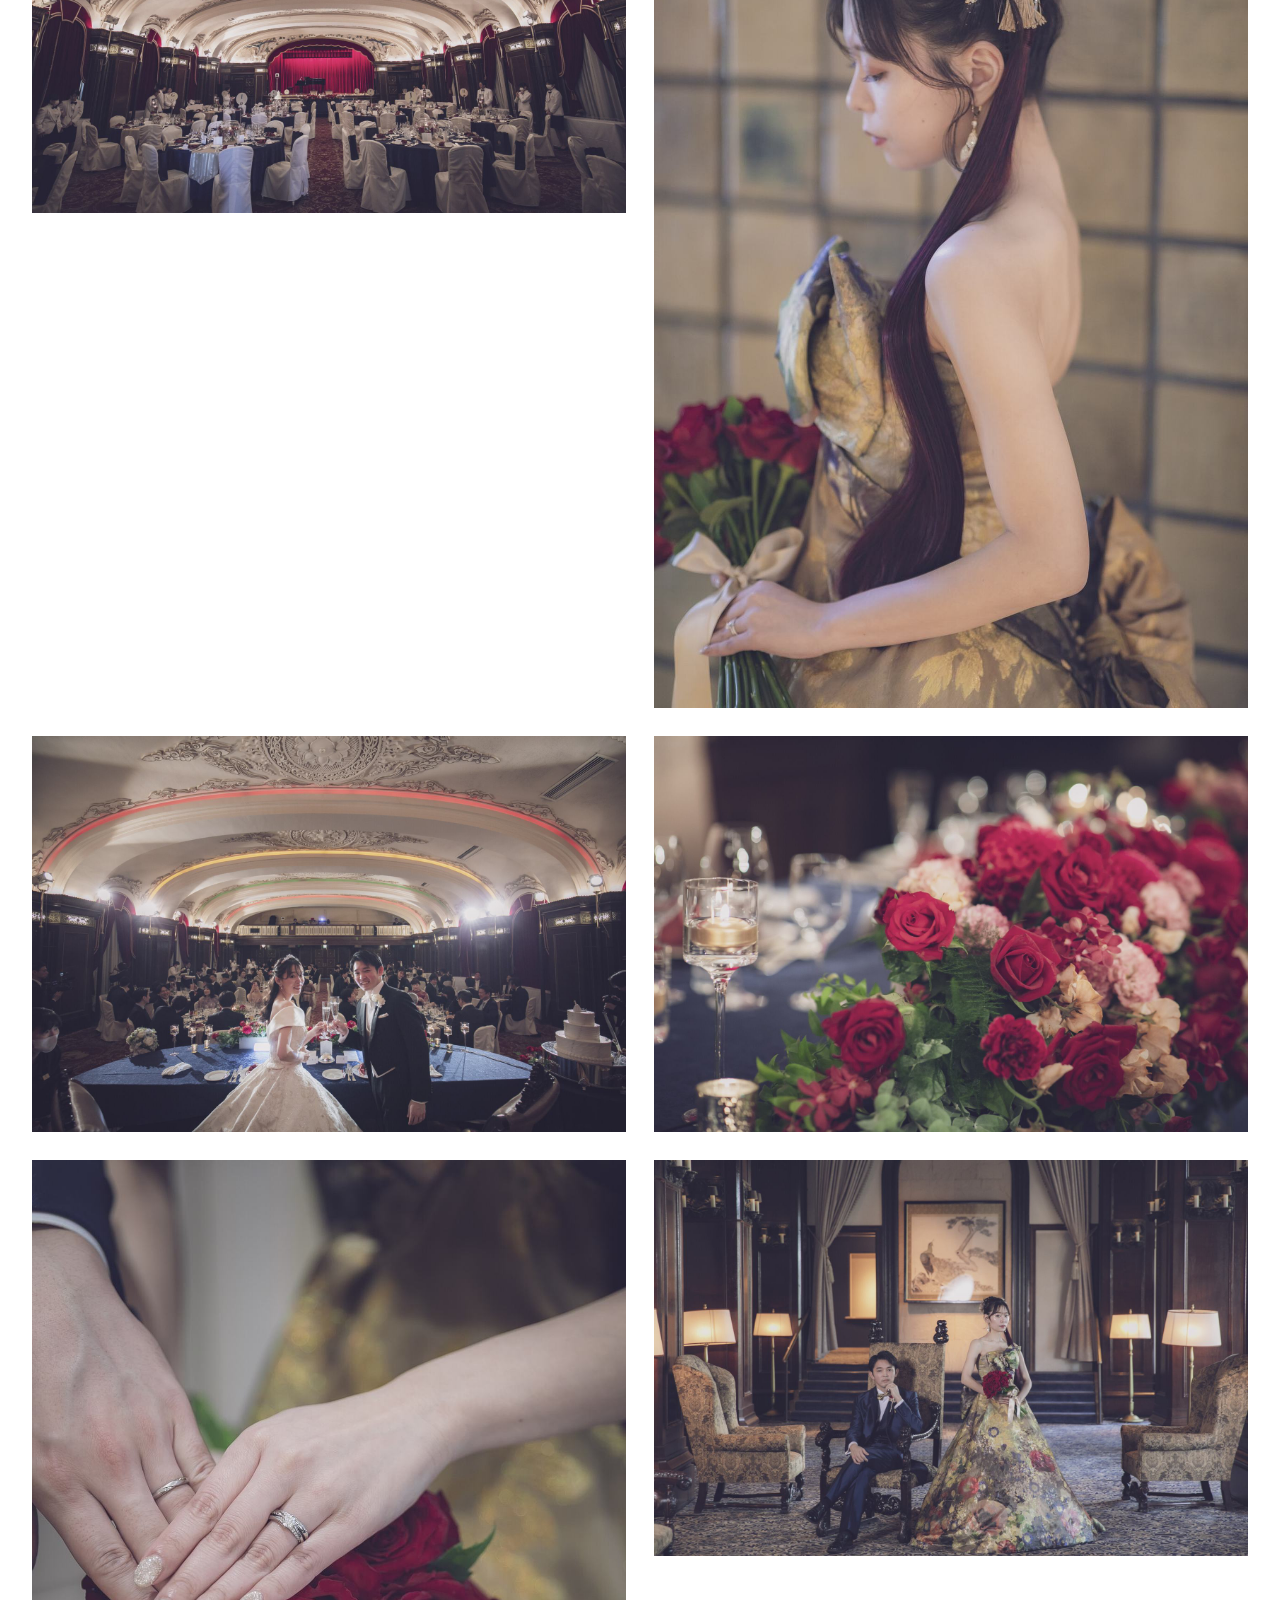
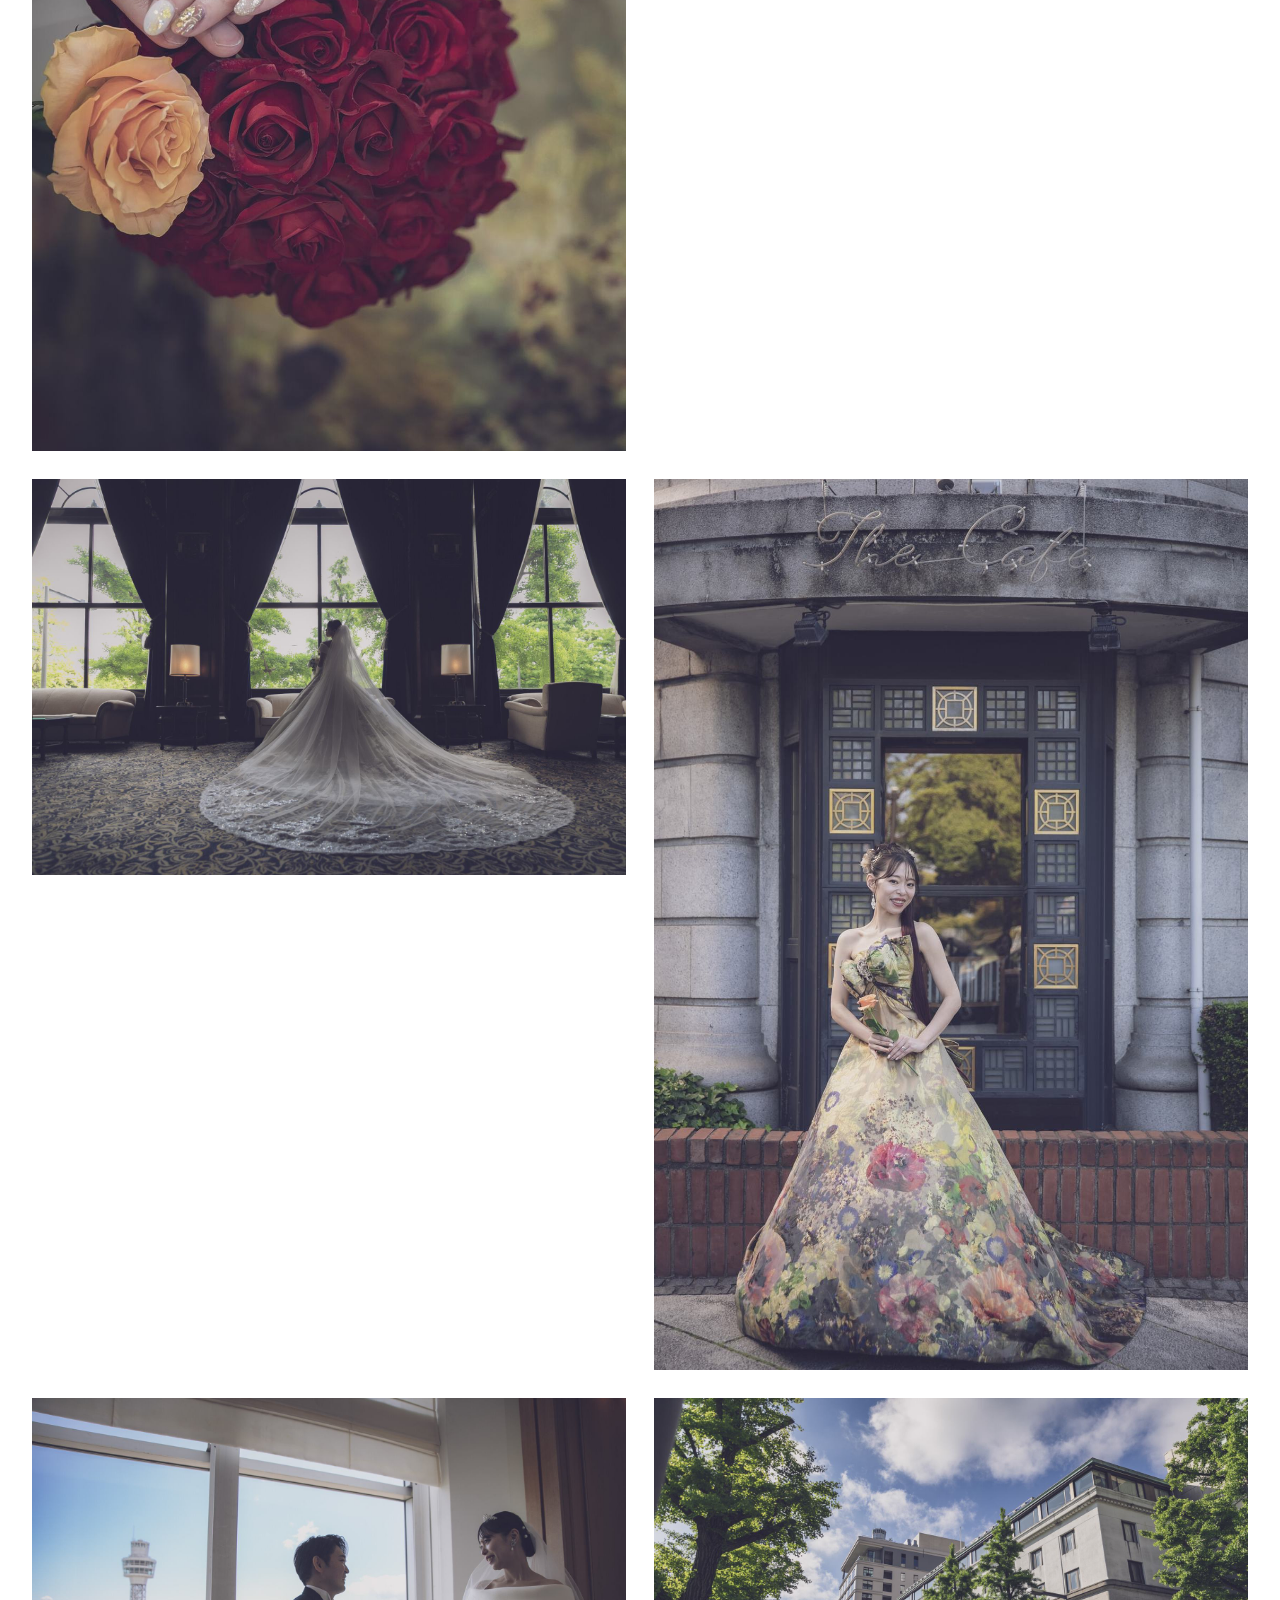
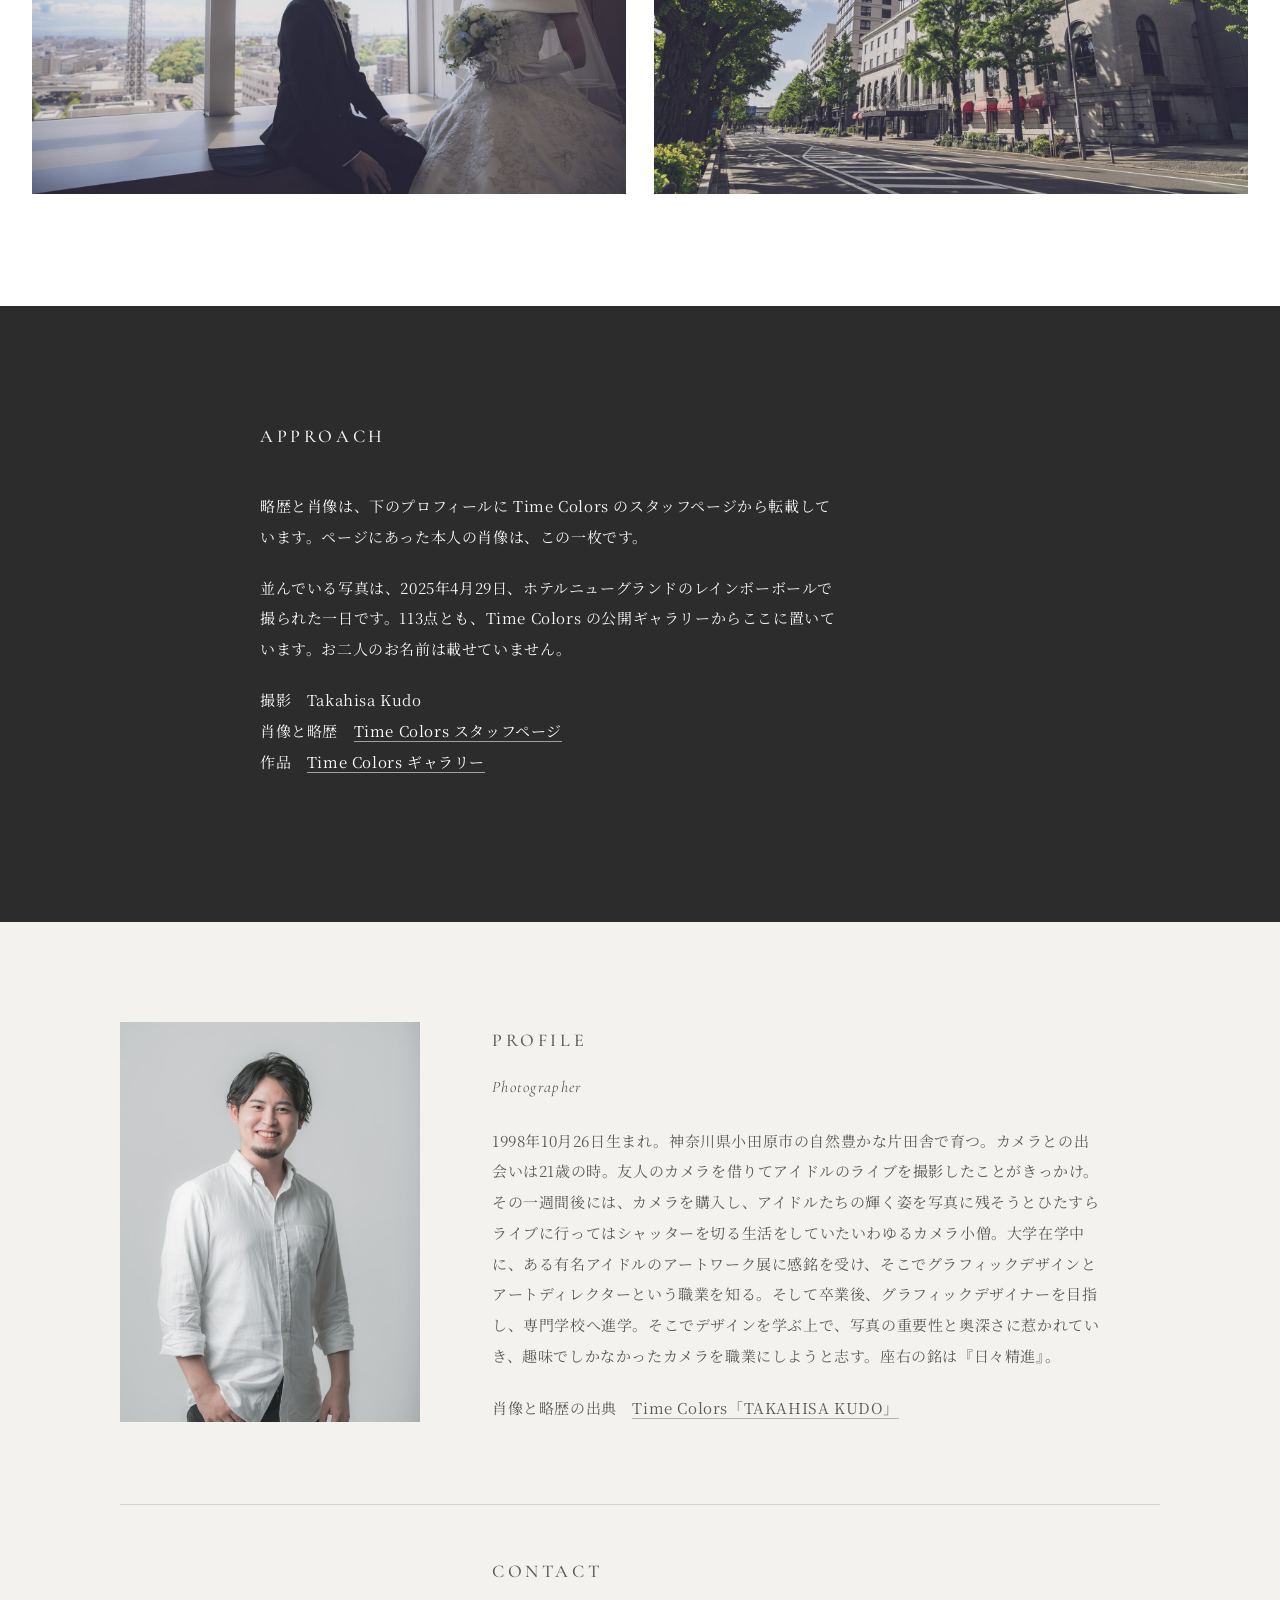
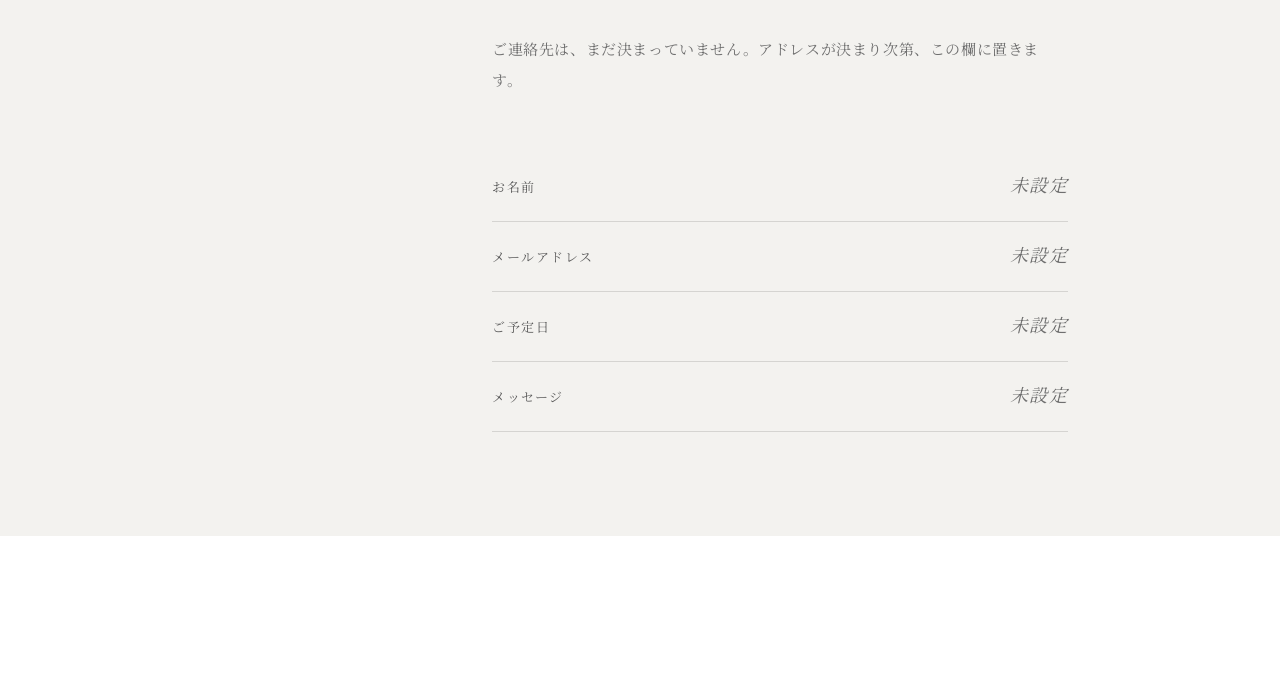
==== commit 7d93a225: "Refine type, spacing, hover, and the empty contact Give the wedding grid more air, quiet the lower s" ====
--- a/index.html
+++ b/index.html
@@ -383,6 +383,7 @@
         作品　<a href="https://time-colors.com/wp/wedding-gallery/hotel-newgrand/rainbow-ball/2025-04-29/" target="_blank" rel="noopener noreferrer">Time Colors ギャラリー</a></p>
       </div>
     </section>
+    <div class="closing">
     <section class="profile" id="profile" aria-labelledby="profile-title">
       <figure class="profile-photo">
         <img src="assets/profile/takahisa-kudo.jpg" alt="Takahisa Kudo。白いシャツを着たスタジオ肖像。" width="960" height="1280">
@@ -397,23 +398,25 @@
     <section class="contact" id="contact" aria-labelledby="contact-title">
       <div class="sheet">
         <h2 id="contact-title">CONTACT</h2>
-        <p>ご連絡先は、まだ決まっていません。下の欄は、あとから差し替えるための見本です。</p>
-        <form id="contact-form" action="#" method="post">
-          <label class="field"><span>お名前</span><input type="text" name="name" autocomplete="name" placeholder="未設定"></label>
-          <label class="field"><span>メールアドレス</span><input type="email" name="email" autocomplete="email" placeholder="未設定" inputmode="email"></label>
-          <label class="field"><span>ご予定日</span><input type="text" name="date" placeholder="未設定"></label>
-          <label class="field"><span>メッセージ</span><textarea name="message" placeholder="未設定"></textarea></label>
-          <button type="submit" class="send">SEND</button>
-          <p class="form-status" id="form-status" role="status"></p>
-        </form>
+        <p class="contact-lead">ご連絡先は、まだ決まっていません。アドレスが決まり次第、この欄に置きます。</p>
+        <ul class="contact-empty">
+          <li><span>お名前</span><em>未設定</em></li>
+          <li><span>メールアドレス</span><em>未設定</em></li>
+          <li><span>ご予定日</span><em>未設定</em></li>
+          <li><span>メッセージ</span><em>未設定</em></li>
+        </ul>
       </div>
     </section>
+    </div>
   </main>
   <footer class="site-foot">
-    <a href="#approach">APPROACH</a>
-    <a href="#profile">PROFILE</a>
-    <a href="#contact">CONTACT</a>
-    <a href="#source">SOURCE</a>
+    <nav aria-label="ページ">
+      <a href="#approach">APPROACH</a>
+      <a href="#profile">PROFILE</a>
+      <a href="#contact">CONTACT</a>
+      <a href="#source">SOURCE</a>
+    </nav>
+    <p class="foot-name">Takahisa Kudo</p>
   </footer>
   <dialog id="viewer" aria-label="写真">
     <div class="viewer-bar">
--- a/css/style.css
+++ b/css/style.css
@@ -1,12 +1,15 @@
 :root {
-  --ink: #666;
+  --ink: #5c5c5c;
+  --ink-soft: #6f6f6f;
   --paper: #fff;
-  --dark: #333;
-  --veil: rgba(0, 0, 0, 0.8);
+  --quiet: #f3f2ef;
+  --dark: #2c2c2c;
+  --line: rgba(92, 92, 92, 0.2);
+  --veil: linear-gradient(to top, rgba(0, 0, 0, 0.62), rgba(0, 0, 0, 0.08) 52%, transparent);
   --serif: "Noto Serif JP", "Hiragino Mincho ProN", "Yu Mincho", serif;
   --display: "Cormorant Garamond", "Noto Serif JP", serif;
-  --gap: 22px;
-  --side: 28px;
+  --gap: 28px;
+  --side: 32px;
 }
 
 *,
@@ -17,7 +20,7 @@
 
 html {
   scroll-behavior: smooth;
-  scroll-padding-top: 20px;
+  scroll-padding-top: 248px;
 }
 
 body {
@@ -26,10 +29,10 @@
   background: var(--paper);
   color: var(--ink);
   font-family: var(--serif);
-  font-size: 13px;
+  font-size: 15px;
   font-weight: 400;
-  line-height: 1.8;
-  letter-spacing: 0.12em;
+  line-height: 2.05;
+  letter-spacing: 0.04em;
   text-rendering: optimizeLegibility;
 }
 
@@ -96,15 +99,8 @@
   justify-content: space-between;
   align-items: flex-start;
   gap: 24px;
-  padding: 28px var(--side) 18px;
+  padding: 28px var(--side) 16px;
   background: #fff;
-  pointer-events: none;
-}
-
-.brand,
-.site-nav,
-.site-foot a {
-  pointer-events: auto;
 }
 
 .brand {
@@ -145,40 +141,50 @@
 .site-nav button {
   appearance: none;
   border: 0;
+  border-bottom: 1px solid transparent;
   background: none;
-  padding: 0;
+  padding: 0 0 2px;
   cursor: pointer;
   font-family: var(--display);
   font-size: 14px;
   font-weight: 500;
-  letter-spacing: 0.16em;
-  line-height: 1.1;
+  letter-spacing: 0.18em;
+  line-height: 1.2;
   color: var(--ink);
-  transition: opacity 0.4s ease;
+  opacity: 0.42;
+  transition: opacity 0.35s ease, border-color 0.35s ease;
 }
 
 .site-nav button:hover,
-.site-foot a:hover,
-.send:hover {
-  opacity: 0.7;
+.site-nav button:focus-visible {
+  opacity: 1;
 }
 
 .site-nav button[aria-current="page"] {
-  opacity: 0.4;
+  opacity: 1;
+  border-bottom-color: currentColor;
 }
 
 .site-main {
-  padding: 196px 0 120px;
+  padding: 260px 0 148px;
+}
+
+#grid,
+#approach,
+#profile,
+#contact,
+#source {
+  scroll-margin-top: 248px;
 }
 
 .profile {
   display: grid;
-  grid-template-columns: minmax(200px, 280px) minmax(0, 40rem);
-  gap: 36px 56px;
+  grid-template-columns: minmax(220px, 300px) minmax(0, 38rem);
+  gap: 40px 72px;
   align-items: start;
-  width: min(980px, calc(100% - 56px));
-  margin: 72px auto 12px;
-  scroll-margin-top: 180px;
+  width: min(1040px, calc(100% - 64px));
+  margin: 0 auto;
+  padding: 92px 0 8px;
 }
 
 .profile-photo {
@@ -220,7 +226,7 @@
   grid-template-columns: repeat(4, minmax(0, 1fr));
   gap: var(--gap);
   align-items: start;
-  width: min(1680px, calc(100% - 56px));
+  width: min(1680px, calc(100% - 64px));
   margin: 0 auto;
 }
 
@@ -251,6 +257,12 @@
   width: 100%;
   height: 100%;
   object-fit: cover;
+  transition: transform 0.9s cubic-bezier(0.22, 0.61, 0.36, 1);
+}
+
+.tile:hover img,
+.tile:focus-visible img {
+  transform: scale(1.045);
 }
 
 body[data-view="all"] .works,
@@ -281,20 +293,19 @@
 .veil {
   position: absolute;
   inset: 0;
-  display: grid;
-  place-items: center;
-  padding: 16px;
+  display: flex;
+  align-items: flex-end;
+  padding: 22px 24px;
   background: var(--veil);
   color: #fff;
   opacity: 0;
-  transition: opacity 0.7s cubic-bezier(0.22, 0.57, 0.27, 0.98);
+  transition: opacity 0.55s ease;
 }
 
 .veil span {
   font-family: var(--display);
-  font-size: 18px;
-  letter-spacing: 0.22em;
-  text-align: center;
+  font-size: 16px;
+  letter-spacing: 0.28em;
 }
 
 .tile:hover .veil,
@@ -303,8 +314,14 @@
 }
 
 .tile.is-in {
-  animation: rise 1.15s cubic-bezier(0.215, 0.61, 0.355, 1) both;
-}
+  animation: rise 1.05s cubic-bezier(0.215, 0.61, 0.355, 1) both;
+}
+
+.tile:nth-child(2).is-in { animation-delay: 0.08s; }
+.tile:nth-child(3).is-in { animation-delay: 0.16s; }
+.tile:nth-child(4).is-in { animation-delay: 0.24s; }
+.tile:nth-child(5).is-in { animation-delay: 0.1s; }
+.tile:nth-child(6).is-in { animation-delay: 0.18s; }
 
 @keyframes rise {
   from {
@@ -332,10 +349,10 @@
 }
 
 .approach {
-  margin-top: 80px;
-  padding: 100px var(--side);
+  margin-top: 112px;
+  padding: 112px var(--side) 104px;
   background: var(--dark);
-  color: #fff;
+  color: #f4f4f4;
 }
 
 .approach .sheet,
@@ -347,8 +364,13 @@
 .approach p,
 .contact p,
 .source-note {
-  margin: 0 0 1.4em;
-  max-width: 38rem;
+  margin: 0 0 1.35em;
+  max-width: 36rem;
+}
+
+.closing {
+  background: var(--quiet);
+  padding: 8px 0 72px;
 }
 
 .approach a {
@@ -357,49 +379,56 @@
 }
 
 .contact {
-  padding: 20px var(--side) 40px;
-}
-
-.field {
-  display: block;
-  margin: 0 0 22px;
+  padding: 0 0 12px;
+}
+
+.contact .sheet {
+  display: grid;
+  grid-template-columns: minmax(220px, 300px) minmax(0, 38rem);
+  gap: 8px 72px;
+  width: min(1040px, calc(100% - 64px));
+  border-top: 1px solid var(--line);
+  margin: 52px auto 0;
+  padding-top: 48px;
+}
+
+.contact h2,
+.contact-lead,
+.contact-empty {
+  grid-column: 2;
+}
+
+.contact-lead {
+  color: var(--ink-soft);
+}
+
+.contact-empty {
+  list-style: none;
+  margin: 28px 0 0;
+  padding: 0;
   max-width: 36rem;
 }
 
-.field span {
-  display: block;
-  margin-bottom: 4px;
-  font-size: 12px;
-  letter-spacing: 0.14em;
-}
-
-.field input,
-.field textarea {
-  width: 100%;
-  border: 0;
-  border-bottom: 1px solid #c8c8c8;
-  border-radius: 0;
-  background: transparent;
-  padding: 8px 0;
-}
-
-.field textarea {
-  min-height: 110px;
-  resize: vertical;
-}
-
-.send {
-  appearance: none;
-  border: 0;
-  background: none;
-  padding: 8px 0;
-  cursor: pointer;
-  font-family: var(--display);
-  letter-spacing: 0.18em;
-}
-
-.form-status:empty {
-  display: none;
+.contact-empty li {
+  display: flex;
+  justify-content: space-between;
+  gap: 24px;
+  align-items: baseline;
+  padding: 16px 0;
+  border-bottom: 1px solid var(--line);
+}
+
+.contact-empty span {
+  font-size: 13px;
+  letter-spacing: 0.12em;
+}
+
+.contact-empty em {
+  font-family: var(--display);
+  font-style: italic;
+  font-size: 18px;
+  letter-spacing: 0.08em;
+  color: var(--ink-soft);
 }
 
 .site-foot {
@@ -408,19 +437,54 @@
   bottom: 0;
   z-index: 30;
   width: 100%;
-  height: 40px;
+  min-height: 52px;
   display: flex;
   align-items: center;
+  justify-content: space-between;
   gap: 24px;
-  padding: 0 var(--side);
+  padding: 12px var(--side);
   background: #fff;
+  border-top: 1px solid var(--line);
+}
+
+.site-foot nav {
+  display: flex;
+  flex-wrap: wrap;
+  gap: 8px 26px;
 }
 
 .site-foot a {
+  position: relative;
   font-family: var(--display);
   font-size: 13px;
-  letter-spacing: 0.14em;
-  transition: opacity 0.4s ease;
+  letter-spacing: 0.16em;
+}
+
+.site-foot a::after {
+  content: "";
+  position: absolute;
+  left: 0;
+  bottom: -4px;
+  width: 100%;
+  height: 1px;
+  background: currentColor;
+  transform: scaleX(0);
+  transform-origin: left center;
+  transition: transform 0.4s ease;
+}
+
+.site-foot a:hover::after,
+.site-foot a:focus-visible::after {
+  transform: scaleX(1);
+}
+
+.foot-name {
+  margin: 0;
+  font-family: var(--display);
+  font-style: italic;
+  font-size: 16px;
+  letter-spacing: 0.08em;
+  color: var(--ink-soft);
 }
 
 #viewer {
@@ -469,10 +533,19 @@
 }
 
 #viewer-caption {
-  margin: 10px 0 0;
-  font-size: 12px;
-  letter-spacing: 0.08em;
-  line-height: 1.7;
+  margin: 12px 0 0;
+  font-size: 13px;
+  letter-spacing: 0.04em;
+  line-height: 1.8;
+}
+
+.viewer-bar button {
+  transition: opacity 0.3s ease;
+}
+
+.viewer-bar button:hover,
+.viewer-bar button:focus-visible {
+  opacity: 0.6;
 }
 
 @media (max-width: 800px) {
@@ -528,27 +601,51 @@
     grid-template-columns: 1fr;
     width: calc(100% - 10%);
     gap: 28px;
+    padding-top: 64px;
   }
 
   .profile-photo {
     max-width: 280px;
   }
 
-  .approach,
-  .contact {
+  .approach {
     padding-left: 5%;
     padding-right: 5%;
   }
 
-  .sheet {
+  .sheet,
+  .contact .sheet {
+    display: block;
     width: 100%;
   }
 
+  .contact h2,
+  .contact-lead,
+  .contact-empty {
+    grid-column: auto;
+  }
+
+  .contact .sheet {
+    width: calc(100% - 10%);
+  }
+
   .site-foot {
-    gap: 14px;
+    align-items: flex-start;
     padding-left: 5%;
-    height: auto;
-    min-height: 40px;
+    padding-right: 5%;
+  }
+
+  .site-foot nav {
+    gap: 8px 14px;
+  }
+
+  .site-foot a {
+    font-size: 12px;
+    letter-spacing: 0.1em;
+  }
+
+  .foot-name {
+    display: none;
   }
 }
 
@@ -556,6 +653,11 @@
   .veil {
     display: none;
   }
+
+  .tile:hover img,
+  .tile:focus-visible img {
+    transform: none;
+  }
 }
 
 @media (prefers-reduced-motion: reduce) {
@@ -565,9 +667,11 @@
 
   .curtain,
   .tile.is-in,
+  .tile img,
   .veil,
   .site-nav button,
-  .site-foot a {
+  .site-foot a,
+  .site-foot a::after {
     animation: none;
     transition: none;
   }
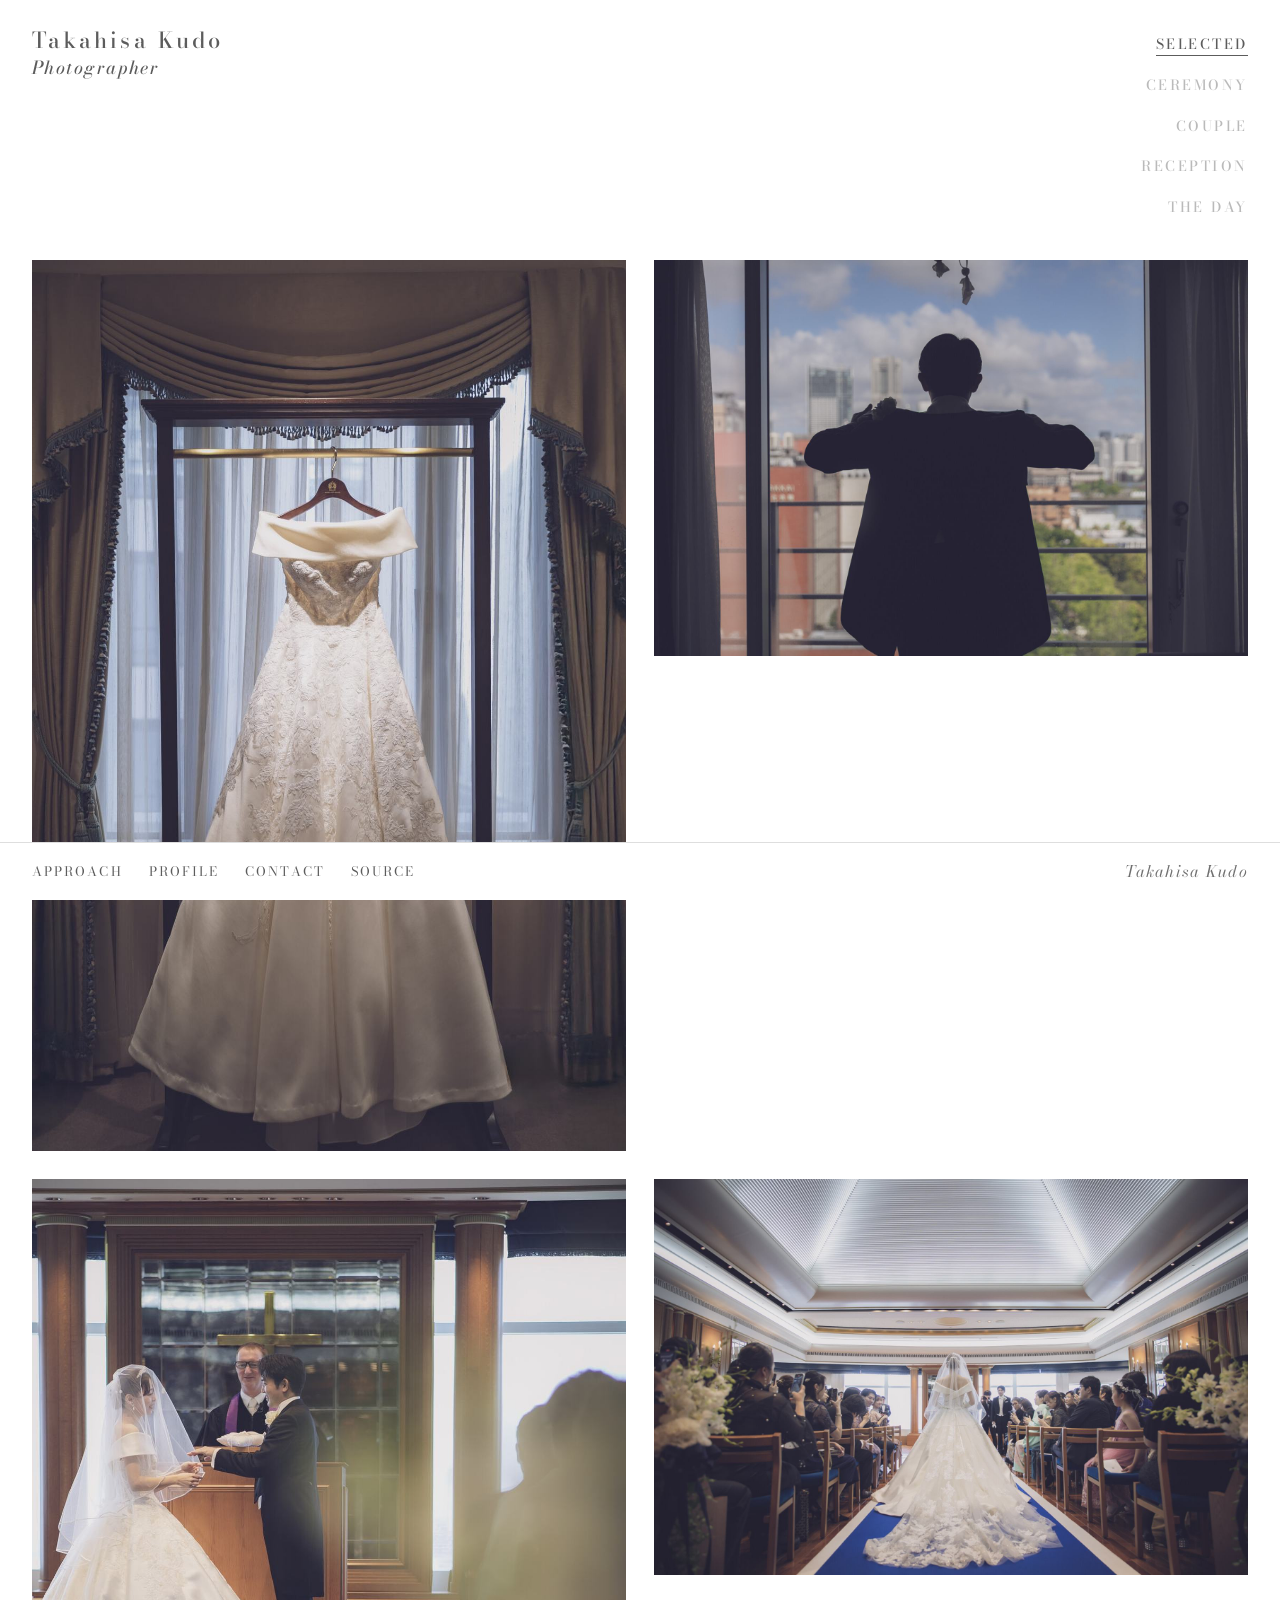
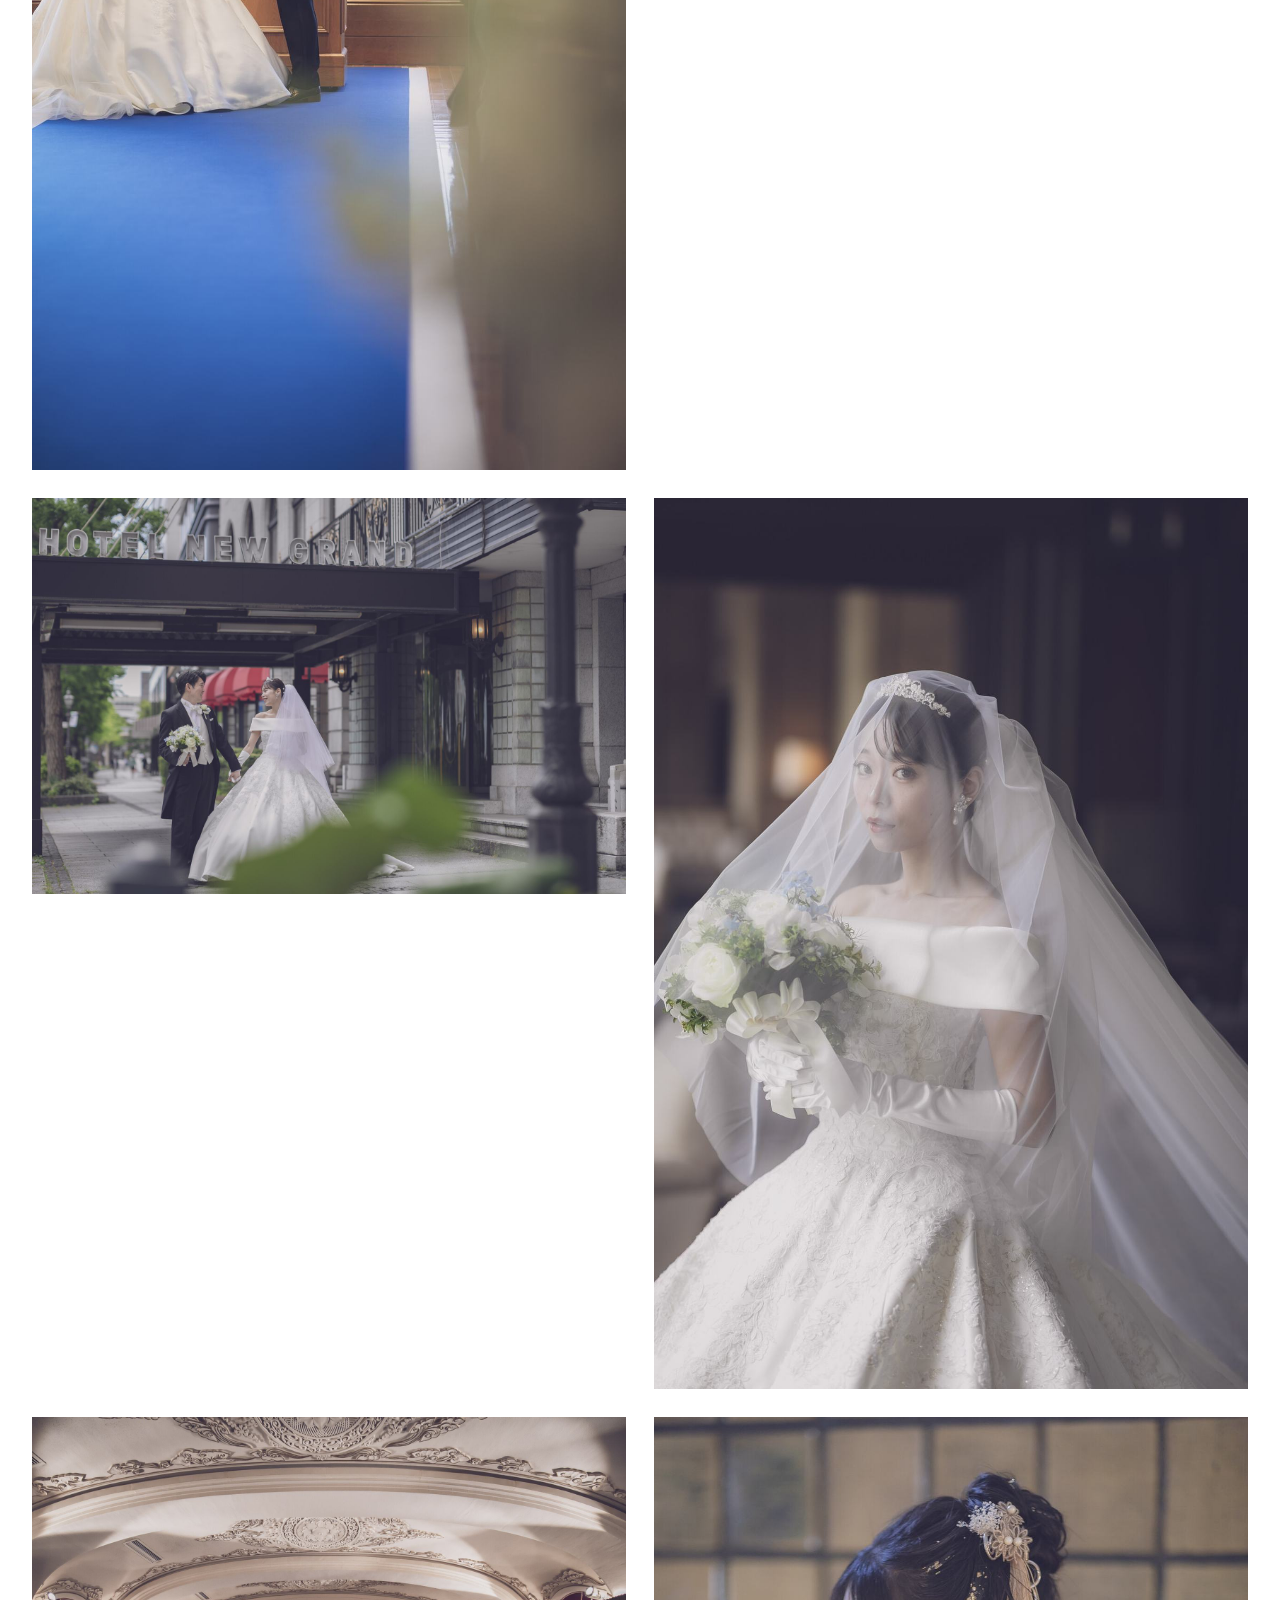
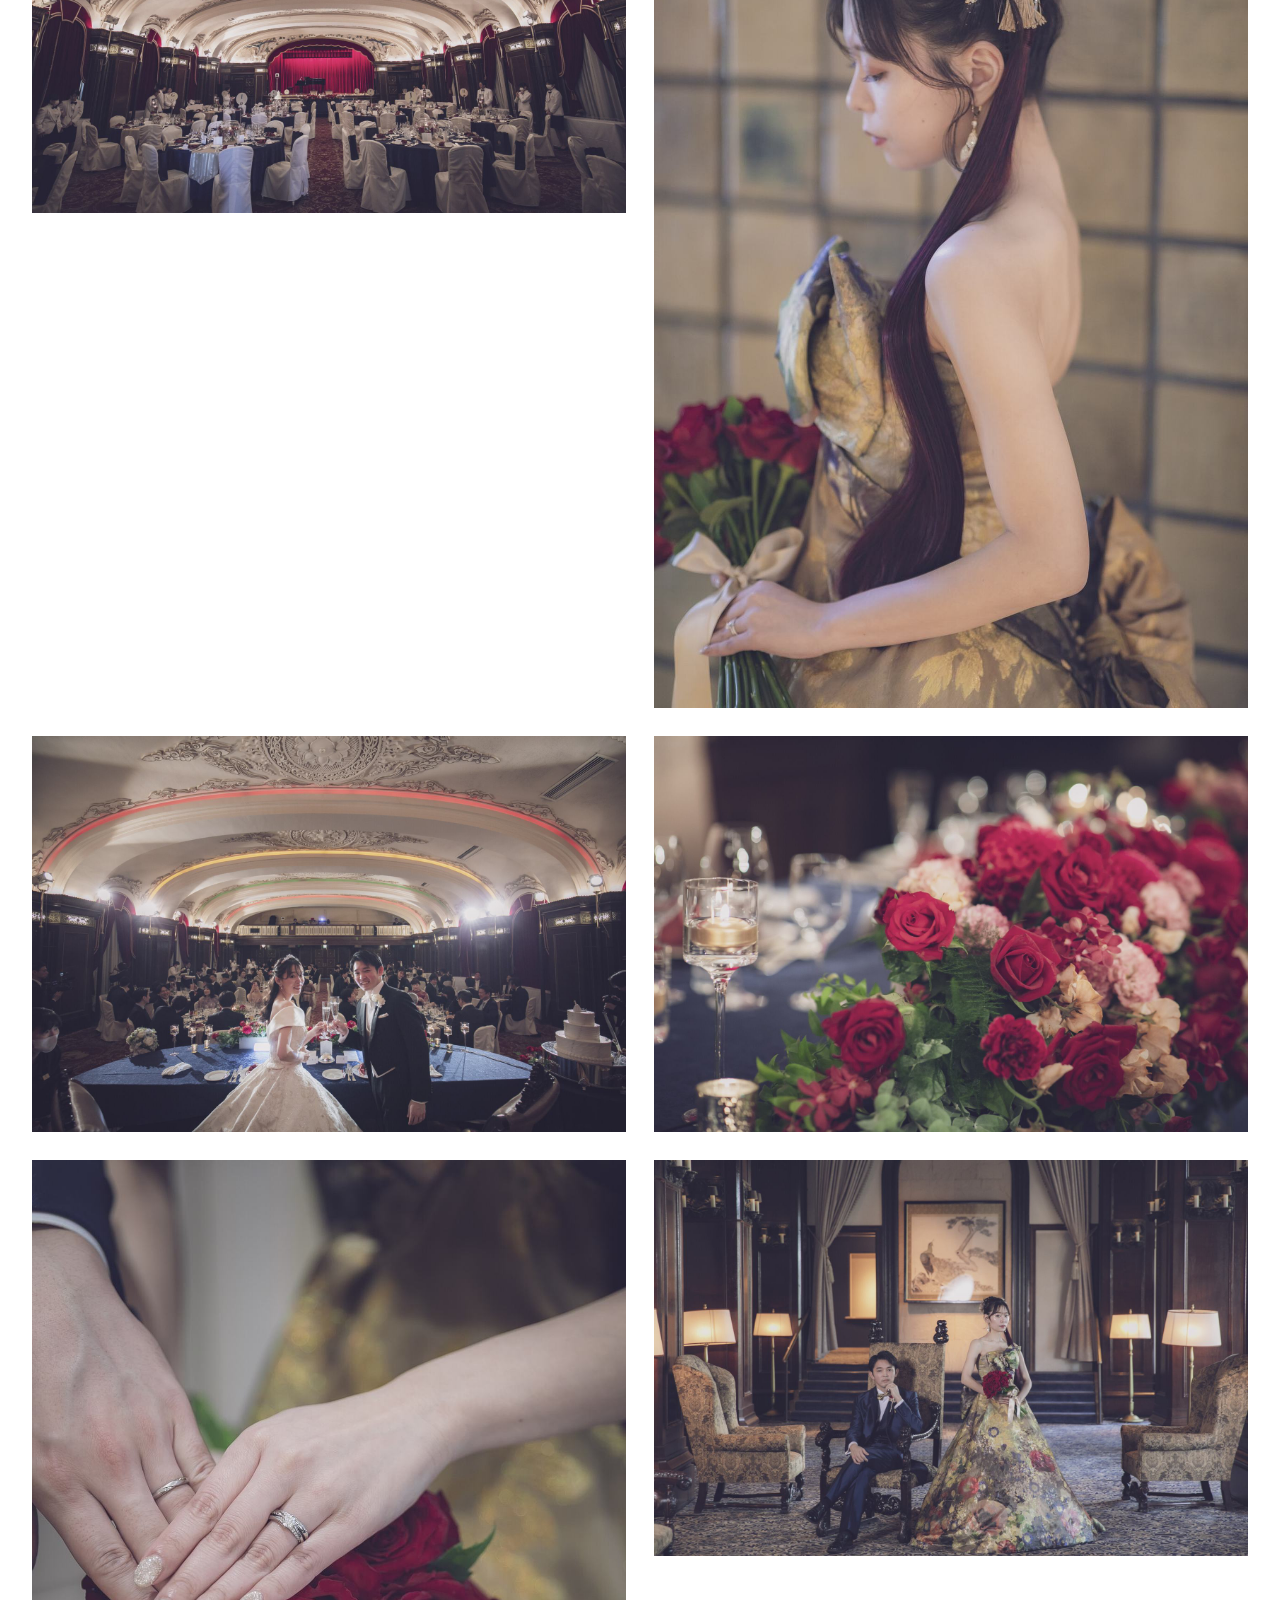
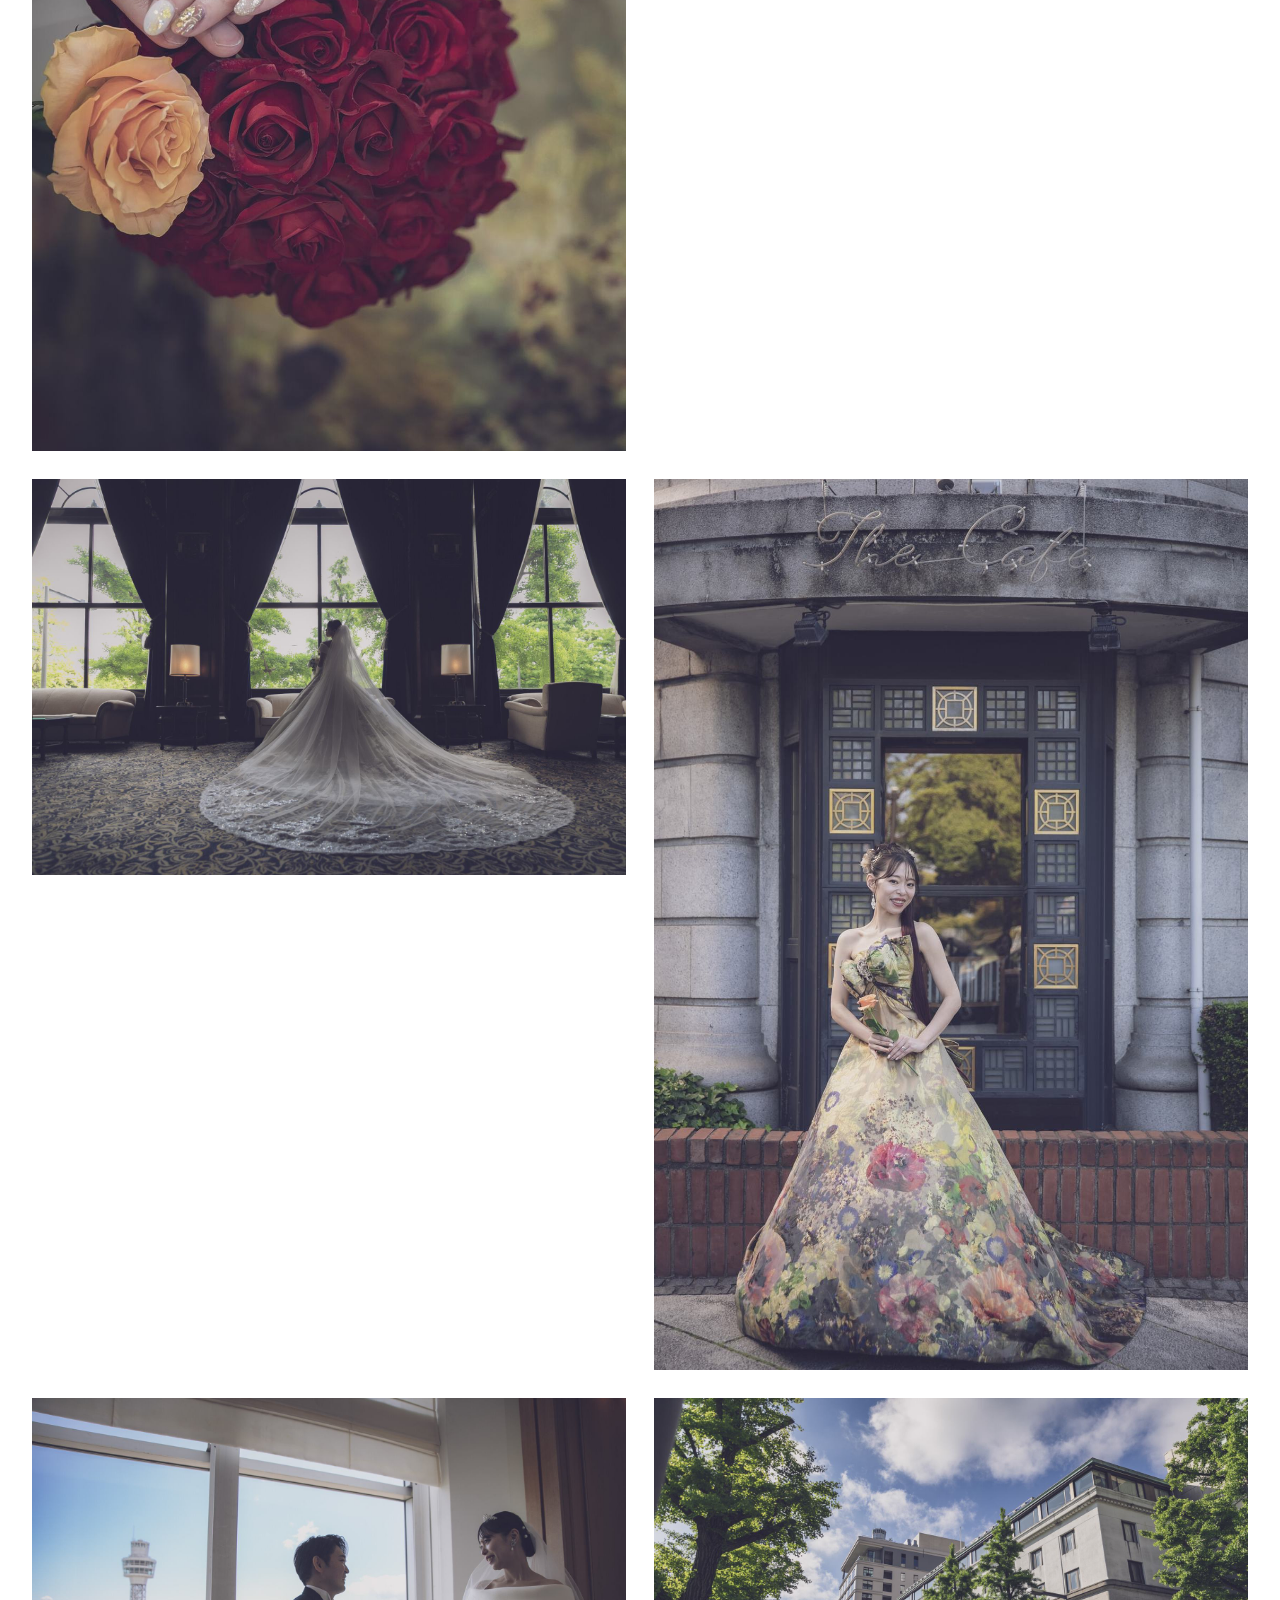
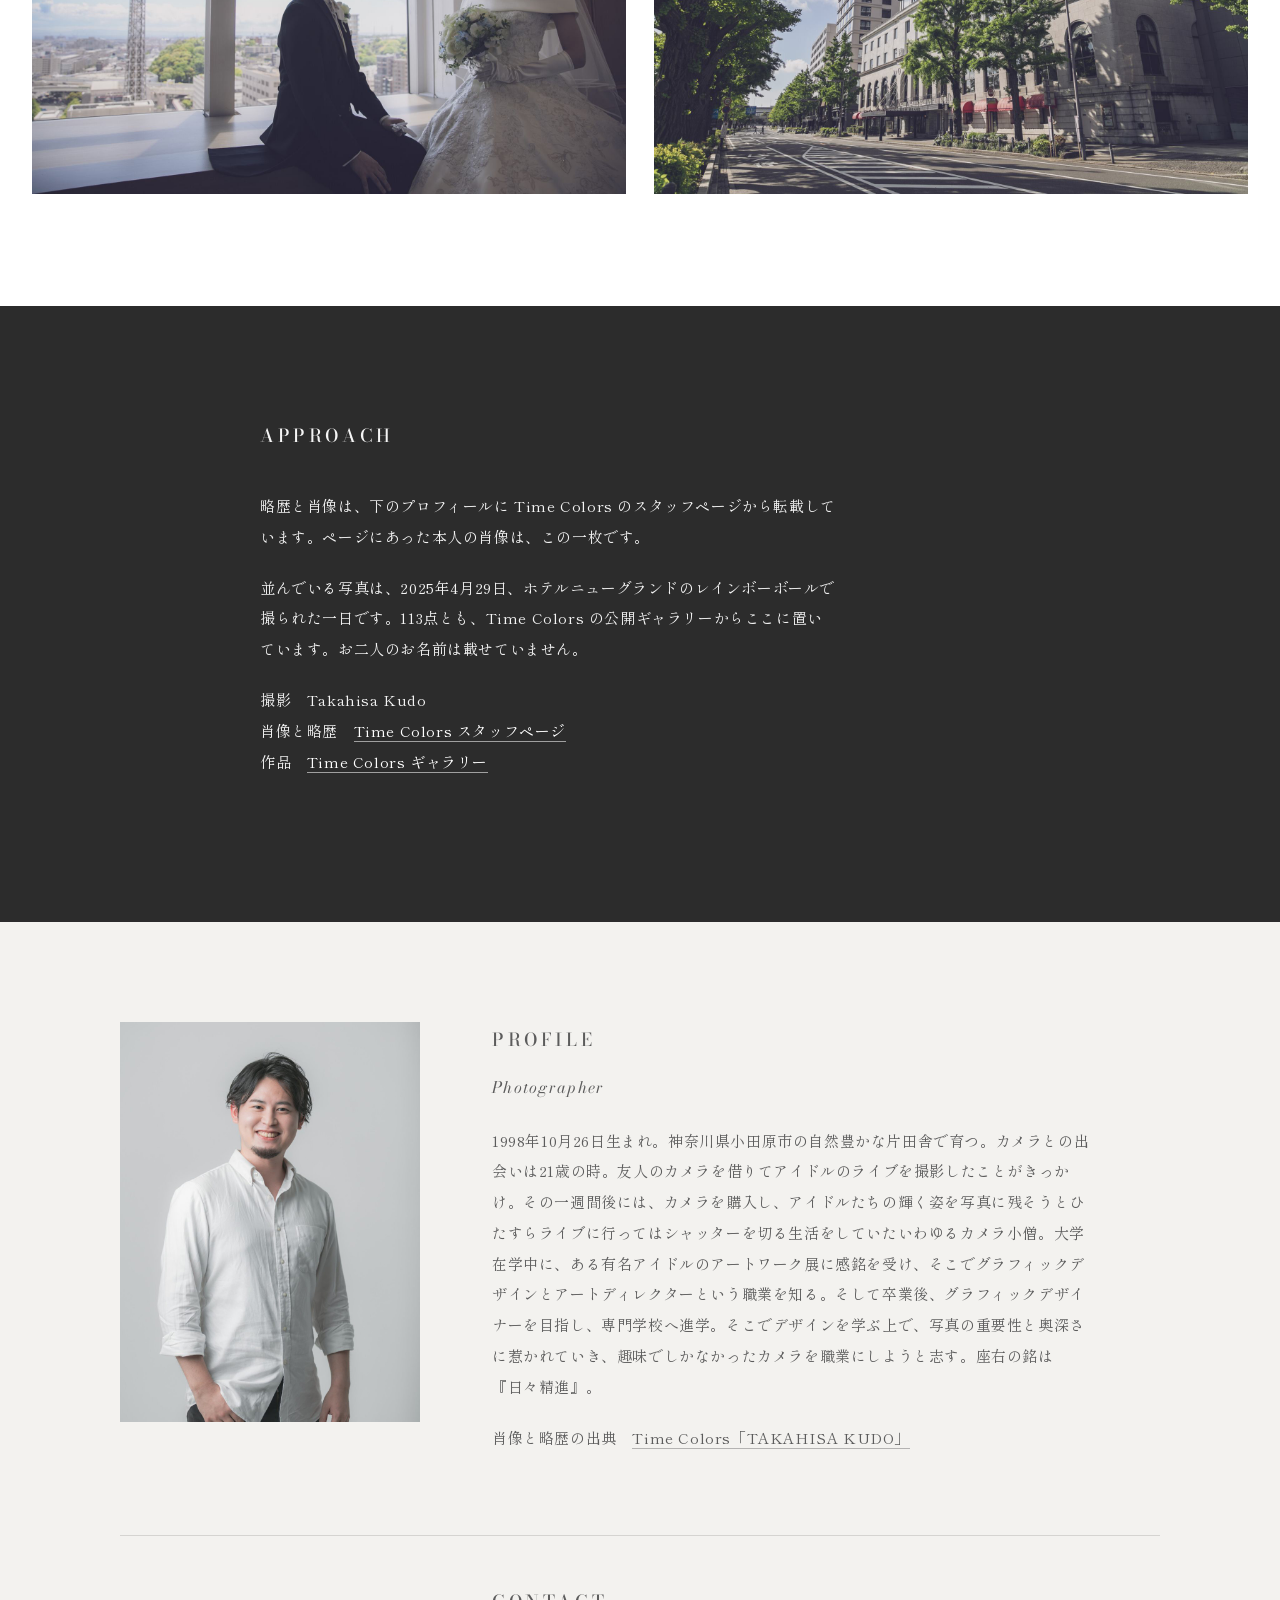
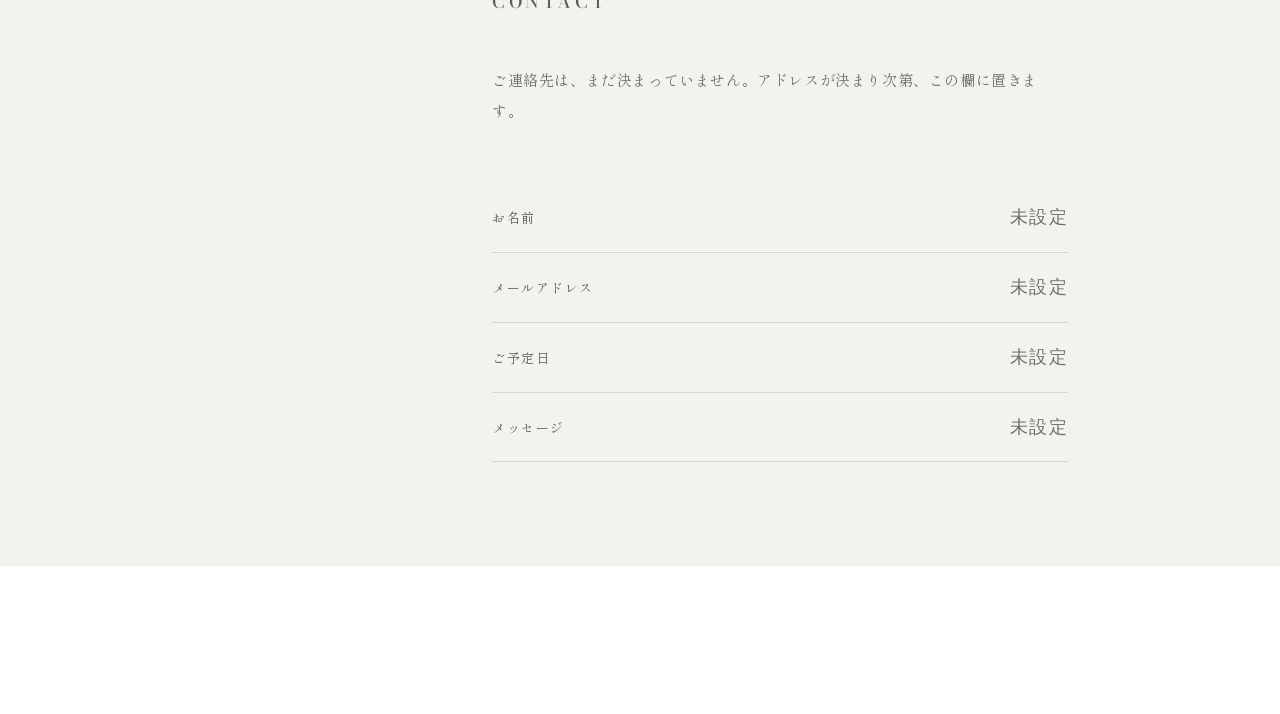
==== commit ea3f41a4: "Set the subtitle to Photographer and pair Bodoni with Shippori Mincho Use Bodoni Moda for Latin name" ====
--- a/index.html
+++ b/index.html
@@ -3,13 +3,13 @@
 <head>
   <meta charset="utf-8">
   <meta name="viewport" content="width=device-width, initial-scale=1">
-  <title>Takahisa Kudo — Wedding</title>
+  <title>Takahisa Kudo — Photographer</title>
   <meta name="description" content="Takahisa Kudo の婚礼写真とプロフィール。肖像と略歴は Time Colors のスタッフページ、作品はホテルニューグランド レインボーボール（2025年4月29日）のギャラリーから。">
   <meta name="theme-color" content="#ffffff">
   <link rel="icon" href="assets/favicon.svg" type="image/svg+xml">
   <link rel="preconnect" href="https://fonts.googleapis.com">
   <link rel="preconnect" href="https://fonts.gstatic.com" crossorigin>
-  <link href="https://fonts.googleapis.com/css2?family=Cormorant+Garamond:ital,wght@0,500;1,500&family=Noto+Serif+JP:wght@400&display=swap" rel="stylesheet">
+  <link href="https://fonts.googleapis.com/css2?family=Bodoni+Moda:ital,opsz,wght@0,6..96,500;1,6..96,400;1,6..96,500&family=Shippori+Mincho:wght@400&display=swap" rel="stylesheet">
   <link rel="stylesheet" href="css/style.css">
 </head>
 <body data-view="selected">
@@ -18,7 +18,7 @@
   <header class="site-head">
     <a class="brand" href="#selected">
       <strong>Takahisa Kudo</strong>
-      <em>Wedding</em>
+      <em>Photographer</em>
     </a>
     <nav class="site-nav" aria-label="作品">
       <ul>
@@ -34,343 +34,230 @@
     <div class="works" id="grid">
       <a class="tile is-p" href="assets/photos/0008-1.jpg" data-photo="0008-1.jpg" data-group="archive" data-selected="1" data-order="0">
         <img src="assets/photos/0008-1.jpg" alt="支度。ホテルニューグランド レインボーボール、2025年4月29日。" width="1120" height="1680" decoding="async" loading="eager" fetchpriority="high">
-        <span class="veil"><span>支度</span></span>
       </a><a class="tile is-l" href="assets/photos/0011-1.jpg" data-photo="0011-1.jpg" data-group="archive" data-selected="1" data-order="1">
         <img src="assets/photos/0011-1.jpg" alt="支度。ホテルニューグランド レインボーボール、2025年4月29日。" width="1680" height="1120" decoding="async" loading="eager" fetchpriority="high">
-        <span class="veil"><span>支度</span></span>
       </a><a class="tile is-p" href="assets/photos/0064-1.jpg" data-photo="0064-1.jpg" data-group="ceremony" data-selected="1" data-order="2">
         <img src="assets/photos/0064-1.jpg" alt="挙式。ホテルニューグランド レインボーボール、2025年4月29日。" width="1120" height="1680" decoding="async" loading="lazy">
-        <span class="veil"><span>挙式</span></span>
       </a><a class="tile is-l" href="assets/photos/0059-1.jpg" data-photo="0059-1.jpg" data-group="ceremony" data-selected="1" data-order="3">
         <img src="assets/photos/0059-1.jpg" alt="挙式。ホテルニューグランド レインボーボール、2025年4月29日。" width="1680" height="1120" decoding="async" loading="lazy">
-        <span class="veil"><span>挙式</span></span>
       </a><a class="tile is-l" href="assets/photos/0046-1.jpg" data-photo="0046-1.jpg" data-group="couple" data-selected="1" data-order="4">
         <img src="assets/photos/0046-1.jpg" alt="ふたり。ホテルニューグランド レインボーボール、2025年4月29日。" width="1680" height="1120" decoding="async" loading="lazy">
-        <span class="veil"><span>ふたり</span></span>
       </a><a class="tile is-p" href="assets/photos/0038-1.jpg" data-photo="0038-1.jpg" data-group="couple" data-selected="1" data-order="5">
         <img src="assets/photos/0038-1.jpg" alt="ふたり。ホテルニューグランド レインボーボール、2025年4月29日。" width="1120" height="1680" decoding="async" loading="lazy">
-        <span class="veil"><span>ふたり</span></span>
       </a><a class="tile is-l" href="assets/photos/0074-1.jpg" data-photo="0074-1.jpg" data-group="reception" data-selected="1" data-order="6">
         <img src="assets/photos/0074-1.jpg" alt="披露宴。ホテルニューグランド レインボーボール、2025年4月29日。" width="1680" height="1120" decoding="async" loading="lazy">
-        <span class="veil"><span>披露宴</span></span>
       </a><a class="tile is-p" href="assets/photos/0111.jpg" data-photo="0111.jpg" data-group="couple" data-selected="1" data-order="7">
         <img src="assets/photos/0111.jpg" alt="ふたり。ホテルニューグランド レインボーボール、2025年4月29日。" width="1120" height="1680" decoding="async" loading="lazy">
-        <span class="veil"><span>ふたり</span></span>
       </a><a class="tile is-l" href="assets/photos/0085-1.jpg" data-photo="0085-1.jpg" data-group="reception" data-selected="1" data-order="8">
         <img src="assets/photos/0085-1.jpg" alt="披露宴。ホテルニューグランド レインボーボール、2025年4月29日。" width="1680" height="1120" decoding="async" loading="lazy">
-        <span class="veil"><span>披露宴</span></span>
       </a><a class="tile is-l" href="assets/photos/0076-1.jpg" data-photo="0076-1.jpg" data-group="reception" data-selected="1" data-order="9">
         <img src="assets/photos/0076-1.jpg" alt="披露宴。ホテルニューグランド レインボーボール、2025年4月29日。" width="1680" height="1120" decoding="async" loading="lazy">
-        <span class="veil"><span>披露宴</span></span>
       </a><a class="tile is-p" href="assets/photos/0113.jpg" data-photo="0113.jpg" data-group="couple" data-selected="1" data-order="10">
         <img src="assets/photos/0113.jpg" alt="ふたり。ホテルニューグランド レインボーボール、2025年4月29日。" width="1120" height="1680" decoding="async" loading="lazy">
-        <span class="veil"><span>ふたり</span></span>
       </a><a class="tile is-l" href="assets/photos/0107.jpg" data-photo="0107.jpg" data-group="couple" data-selected="1" data-order="11">
         <img src="assets/photos/0107.jpg" alt="ふたり。ホテルニューグランド レインボーボール、2025年4月29日。" width="1680" height="1120" decoding="async" loading="lazy">
-        <span class="veil"><span>ふたり</span></span>
       </a><a class="tile is-l" href="assets/photos/0033-1.jpg" data-photo="0033-1.jpg" data-group="couple" data-selected="1" data-order="12">
         <img src="assets/photos/0033-1.jpg" alt="ふたり。ホテルニューグランド レインボーボール、2025年4月29日。" width="1680" height="1120" decoding="async" loading="lazy">
-        <span class="veil"><span>ふたり</span></span>
       </a><a class="tile is-p" href="assets/photos/0110.jpg" data-photo="0110.jpg" data-group="couple" data-selected="1" data-order="13">
         <img src="assets/photos/0110.jpg" alt="ふたり。ホテルニューグランド レインボーボール、2025年4月29日。" width="1120" height="1680" decoding="async" loading="lazy">
-        <span class="veil"><span>ふたり</span></span>
       </a><a class="tile is-l" href="assets/photos/0068-1.jpg" data-photo="0068-1.jpg" data-group="ceremony" data-selected="1" data-order="14">
         <img src="assets/photos/0068-1.jpg" alt="挙式。ホテルニューグランド レインボーボール、2025年4月29日。" width="1680" height="1120" decoding="async" loading="lazy">
-        <span class="veil"><span>挙式</span></span>
       </a><a class="tile is-l" href="assets/photos/0003-1.jpg" data-photo="0003-1.jpg" data-group="archive" data-selected="1" data-order="15">
         <img src="assets/photos/0003-1.jpg" alt="館。ホテルニューグランド レインボーボール、2025年4月29日。" width="1680" height="1120" decoding="async" loading="lazy">
-        <span class="veil"><span>館</span></span>
       </a><a class="tile is-l" href="assets/photos/0001-1.jpg" data-photo="0001-1.jpg" data-group="archive" data-selected="0" data-order="16">
         <img src="assets/photos/0001-1.jpg" alt="館。ホテルニューグランド レインボーボール、2025年4月29日。" width="1680" height="1120" decoding="async" loading="lazy">
-        <span class="veil"><span>館</span></span>
       </a><a class="tile is-l" href="assets/photos/0002-1.jpg" data-photo="0002-1.jpg" data-group="archive" data-selected="0" data-order="17">
         <img src="assets/photos/0002-1.jpg" alt="館。ホテルニューグランド レインボーボール、2025年4月29日。" width="1680" height="1120" decoding="async" loading="lazy">
-        <span class="veil"><span>館</span></span>
       </a><a class="tile is-p" href="assets/photos/0004-1.jpg" data-photo="0004-1.jpg" data-group="archive" data-selected="0" data-order="18">
         <img src="assets/photos/0004-1.jpg" alt="館。ホテルニューグランド レインボーボール、2025年4月29日。" width="1120" height="1680" decoding="async" loading="lazy">
-        <span class="veil"><span>館</span></span>
       </a><a class="tile is-l" href="assets/photos/0005-1.jpg" data-photo="0005-1.jpg" data-group="archive" data-selected="0" data-order="19">
         <img src="assets/photos/0005-1.jpg" alt="館。ホテルニューグランド レインボーボール、2025年4月29日。" width="1680" height="1120" decoding="async" loading="lazy">
-        <span class="veil"><span>館</span></span>
       </a><a class="tile is-p" href="assets/photos/0006-1.jpg" data-photo="0006-1.jpg" data-group="archive" data-selected="0" data-order="20">
         <img src="assets/photos/0006-1.jpg" alt="館。ホテルニューグランド レインボーボール、2025年4月29日。" width="1120" height="1680" decoding="async" loading="lazy">
-        <span class="veil"><span>館</span></span>
       </a><a class="tile is-l" href="assets/photos/0007-1.jpg" data-photo="0007-1.jpg" data-group="archive" data-selected="0" data-order="21">
         <img src="assets/photos/0007-1.jpg" alt="支度。ホテルニューグランド レインボーボール、2025年4月29日。" width="1680" height="1120" decoding="async" loading="lazy">
-        <span class="veil"><span>支度</span></span>
       </a><a class="tile is-p" href="assets/photos/0009-1.jpg" data-photo="0009-1.jpg" data-group="archive" data-selected="0" data-order="22">
         <img src="assets/photos/0009-1.jpg" alt="支度。ホテルニューグランド レインボーボール、2025年4月29日。" width="1120" height="1680" decoding="async" loading="lazy">
-        <span class="veil"><span>支度</span></span>
       </a><a class="tile is-p" href="assets/photos/0010-1.jpg" data-photo="0010-1.jpg" data-group="archive" data-selected="0" data-order="23">
         <img src="assets/photos/0010-1.jpg" alt="支度。ホテルニューグランド レインボーボール、2025年4月29日。" width="1120" height="1680" decoding="async" loading="lazy">
-        <span class="veil"><span>支度</span></span>
       </a><a class="tile is-l" href="assets/photos/0012-1.jpg" data-photo="0012-1.jpg" data-group="archive" data-selected="0" data-order="24">
         <img src="assets/photos/0012-1.jpg" alt="支度。ホテルニューグランド レインボーボール、2025年4月29日。" width="1680" height="1120" decoding="async" loading="lazy">
-        <span class="veil"><span>支度</span></span>
       </a><a class="tile is-l" href="assets/photos/0013-1.jpg" data-photo="0013-1.jpg" data-group="archive" data-selected="0" data-order="25">
         <img src="assets/photos/0013-1.jpg" alt="支度。ホテルニューグランド レインボーボール、2025年4月29日。" width="1680" height="1120" decoding="async" loading="lazy">
-        <span class="veil"><span>支度</span></span>
       </a><a class="tile is-l" href="assets/photos/0014-1.jpg" data-photo="0014-1.jpg" data-group="archive" data-selected="0" data-order="26">
         <img src="assets/photos/0014-1.jpg" alt="支度。ホテルニューグランド レインボーボール、2025年4月29日。" width="1680" height="1120" decoding="async" loading="lazy">
-        <span class="veil"><span>支度</span></span>
       </a><a class="tile is-p" href="assets/photos/0015-1.jpg" data-photo="0015-1.jpg" data-group="archive" data-selected="0" data-order="27">
         <img src="assets/photos/0015-1.jpg" alt="支度。ホテルニューグランド レインボーボール、2025年4月29日。" width="1120" height="1680" decoding="async" loading="lazy">
-        <span class="veil"><span>支度</span></span>
       </a><a class="tile is-l" href="assets/photos/0016-1.jpg" data-photo="0016-1.jpg" data-group="archive" data-selected="0" data-order="28">
         <img src="assets/photos/0016-1.jpg" alt="支度。ホテルニューグランド レインボーボール、2025年4月29日。" width="1680" height="1120" decoding="async" loading="lazy">
-        <span class="veil"><span>支度</span></span>
       </a><a class="tile is-l" href="assets/photos/0017-1.jpg" data-photo="0017-1.jpg" data-group="archive" data-selected="0" data-order="29">
         <img src="assets/photos/0017-1.jpg" alt="支度。ホテルニューグランド レインボーボール、2025年4月29日。" width="1680" height="1120" decoding="async" loading="lazy">
-        <span class="veil"><span>支度</span></span>
       </a><a class="tile is-l" href="assets/photos/0018-1.jpg" data-photo="0018-1.jpg" data-group="archive" data-selected="0" data-order="30">
         <img src="assets/photos/0018-1.jpg" alt="支度。ホテルニューグランド レインボーボール、2025年4月29日。" width="1680" height="1120" decoding="async" loading="lazy">
-        <span class="veil"><span>支度</span></span>
       </a><a class="tile is-l" href="assets/photos/0019-1.jpg" data-photo="0019-1.jpg" data-group="couple" data-selected="0" data-order="31">
         <img src="assets/photos/0019-1.jpg" alt="ふたり。ホテルニューグランド レインボーボール、2025年4月29日。" width="1680" height="1120" decoding="async" loading="lazy">
-        <span class="veil"><span>ふたり</span></span>
       </a><a class="tile is-l" href="assets/photos/0020-1.jpg" data-photo="0020-1.jpg" data-group="couple" data-selected="0" data-order="32">
         <img src="assets/photos/0020-1.jpg" alt="ふたり。ホテルニューグランド レインボーボール、2025年4月29日。" width="1680" height="1120" decoding="async" loading="lazy">
-        <span class="veil"><span>ふたり</span></span>
       </a><a class="tile is-p" href="assets/photos/0021-1.jpg" data-photo="0021-1.jpg" data-group="couple" data-selected="0" data-order="33">
         <img src="assets/photos/0021-1.jpg" alt="ふたり。ホテルニューグランド レインボーボール、2025年4月29日。" width="1120" height="1680" decoding="async" loading="lazy">
-        <span class="veil"><span>ふたり</span></span>
       </a><a class="tile is-l" href="assets/photos/0022-1.jpg" data-photo="0022-1.jpg" data-group="couple" data-selected="0" data-order="34">
         <img src="assets/photos/0022-1.jpg" alt="ふたり。ホテルニューグランド レインボーボール、2025年4月29日。" width="1680" height="1120" decoding="async" loading="lazy">
-        <span class="veil"><span>ふたり</span></span>
       </a><a class="tile is-l" href="assets/photos/0023-1.jpg" data-photo="0023-1.jpg" data-group="couple" data-selected="0" data-order="35">
         <img src="assets/photos/0023-1.jpg" alt="ふたり。ホテルニューグランド レインボーボール、2025年4月29日。" width="1680" height="1120" decoding="async" loading="lazy">
-        <span class="veil"><span>ふたり</span></span>
       </a><a class="tile is-l" href="assets/photos/0024-1.jpg" data-photo="0024-1.jpg" data-group="couple" data-selected="0" data-order="36">
         <img src="assets/photos/0024-1.jpg" alt="ふたり。ホテルニューグランド レインボーボール、2025年4月29日。" width="1680" height="1120" decoding="async" loading="lazy">
-        <span class="veil"><span>ふたり</span></span>
       </a><a class="tile is-l" href="assets/photos/0025-1.jpg" data-photo="0025-1.jpg" data-group="couple" data-selected="0" data-order="37">
         <img src="assets/photos/0025-1.jpg" alt="ふたり。ホテルニューグランド レインボーボール、2025年4月29日。" width="1680" height="1120" decoding="async" loading="lazy">
-        <span class="veil"><span>ふたり</span></span>
       </a><a class="tile is-l" href="assets/photos/0026-1.jpg" data-photo="0026-1.jpg" data-group="couple" data-selected="0" data-order="38">
         <img src="assets/photos/0026-1.jpg" alt="ふたり。ホテルニューグランド レインボーボール、2025年4月29日。" width="1680" height="1120" decoding="async" loading="lazy">
-        <span class="veil"><span>ふたり</span></span>
       </a><a class="tile is-l" href="assets/photos/0027-1.jpg" data-photo="0027-1.jpg" data-group="couple" data-selected="0" data-order="39">
         <img src="assets/photos/0027-1.jpg" alt="ふたり。ホテルニューグランド レインボーボール、2025年4月29日。" width="1680" height="1120" decoding="async" loading="lazy">
-        <span class="veil"><span>ふたり</span></span>
       </a><a class="tile is-l" href="assets/photos/0028-1.jpg" data-photo="0028-1.jpg" data-group="couple" data-selected="0" data-order="40">
         <img src="assets/photos/0028-1.jpg" alt="ふたり。ホテルニューグランド レインボーボール、2025年4月29日。" width="1680" height="1120" decoding="async" loading="lazy">
-        <span class="veil"><span>ふたり</span></span>
       </a><a class="tile is-l" href="assets/photos/0029-1.jpg" data-photo="0029-1.jpg" data-group="couple" data-selected="0" data-order="41">
         <img src="assets/photos/0029-1.jpg" alt="ふたり。ホテルニューグランド レインボーボール、2025年4月29日。" width="1680" height="1120" decoding="async" loading="lazy">
-        <span class="veil"><span>ふたり</span></span>
       </a><a class="tile is-l" href="assets/photos/0030-1.jpg" data-photo="0030-1.jpg" data-group="couple" data-selected="0" data-order="42">
         <img src="assets/photos/0030-1.jpg" alt="ふたり。ホテルニューグランド レインボーボール、2025年4月29日。" width="1680" height="1120" decoding="async" loading="lazy">
-        <span class="veil"><span>ふたり</span></span>
       </a><a class="tile is-p" href="assets/photos/0031-1.jpg" data-photo="0031-1.jpg" data-group="couple" data-selected="0" data-order="43">
         <img src="assets/photos/0031-1.jpg" alt="ふたり。ホテルニューグランド レインボーボール、2025年4月29日。" width="1120" height="1680" decoding="async" loading="lazy">
-        <span class="veil"><span>ふたり</span></span>
       </a><a class="tile is-p" href="assets/photos/0032-1.jpg" data-photo="0032-1.jpg" data-group="couple" data-selected="0" data-order="44">
         <img src="assets/photos/0032-1.jpg" alt="ふたり。ホテルニューグランド レインボーボール、2025年4月29日。" width="1120" height="1680" decoding="async" loading="lazy">
-        <span class="veil"><span>ふたり</span></span>
       </a><a class="tile is-l" href="assets/photos/0034-1.jpg" data-photo="0034-1.jpg" data-group="couple" data-selected="0" data-order="45">
         <img src="assets/photos/0034-1.jpg" alt="ふたり。ホテルニューグランド レインボーボール、2025年4月29日。" width="1680" height="1120" decoding="async" loading="lazy">
-        <span class="veil"><span>ふたり</span></span>
       </a><a class="tile is-l" href="assets/photos/0035-1.jpg" data-photo="0035-1.jpg" data-group="couple" data-selected="0" data-order="46">
         <img src="assets/photos/0035-1.jpg" alt="ふたり。ホテルニューグランド レインボーボール、2025年4月29日。" width="1680" height="1120" decoding="async" loading="lazy">
-        <span class="veil"><span>ふたり</span></span>
       </a><a class="tile is-l" href="assets/photos/0036-1.jpg" data-photo="0036-1.jpg" data-group="couple" data-selected="0" data-order="47">
         <img src="assets/photos/0036-1.jpg" alt="ふたり。ホテルニューグランド レインボーボール、2025年4月29日。" width="1680" height="1120" decoding="async" loading="lazy">
-        <span class="veil"><span>ふたり</span></span>
       </a><a class="tile is-l" href="assets/photos/0037-1.jpg" data-photo="0037-1.jpg" data-group="couple" data-selected="0" data-order="48">
         <img src="assets/photos/0037-1.jpg" alt="ふたり。ホテルニューグランド レインボーボール、2025年4月29日。" width="1680" height="1120" decoding="async" loading="lazy">
-        <span class="veil"><span>ふたり</span></span>
       </a><a class="tile is-l" href="assets/photos/0039-1.jpg" data-photo="0039-1.jpg" data-group="couple" data-selected="0" data-order="49">
         <img src="assets/photos/0039-1.jpg" alt="ふたり。ホテルニューグランド レインボーボール、2025年4月29日。" width="1680" height="1120" decoding="async" loading="lazy">
-        <span class="veil"><span>ふたり</span></span>
       </a><a class="tile is-l" href="assets/photos/0040-1.jpg" data-photo="0040-1.jpg" data-group="couple" data-selected="0" data-order="50">
         <img src="assets/photos/0040-1.jpg" alt="ふたり。ホテルニューグランド レインボーボール、2025年4月29日。" width="1680" height="1120" decoding="async" loading="lazy">
-        <span class="veil"><span>ふたり</span></span>
       </a><a class="tile is-l" href="assets/photos/0041-1.jpg" data-photo="0041-1.jpg" data-group="couple" data-selected="0" data-order="51">
         <img src="assets/photos/0041-1.jpg" alt="ふたり。ホテルニューグランド レインボーボール、2025年4月29日。" width="1680" height="1120" decoding="async" loading="lazy">
-        <span class="veil"><span>ふたり</span></span>
       </a><a class="tile is-l" href="assets/photos/0042-1.jpg" data-photo="0042-1.jpg" data-group="couple" data-selected="0" data-order="52">
         <img src="assets/photos/0042-1.jpg" alt="ふたり。ホテルニューグランド レインボーボール、2025年4月29日。" width="1680" height="1120" decoding="async" loading="lazy">
-        <span class="veil"><span>ふたり</span></span>
       </a><a class="tile is-p" href="assets/photos/0043-1.jpg" data-photo="0043-1.jpg" data-group="couple" data-selected="0" data-order="53">
         <img src="assets/photos/0043-1.jpg" alt="ふたり。ホテルニューグランド レインボーボール、2025年4月29日。" width="1120" height="1680" decoding="async" loading="lazy">
-        <span class="veil"><span>ふたり</span></span>
       </a><a class="tile is-p" href="assets/photos/0044-1.jpg" data-photo="0044-1.jpg" data-group="couple" data-selected="0" data-order="54">
         <img src="assets/photos/0044-1.jpg" alt="ふたり。ホテルニューグランド レインボーボール、2025年4月29日。" width="1120" height="1680" decoding="async" loading="lazy">
-        <span class="veil"><span>ふたり</span></span>
       </a><a class="tile is-l" href="assets/photos/0045-1.jpg" data-photo="0045-1.jpg" data-group="couple" data-selected="0" data-order="55">
         <img src="assets/photos/0045-1.jpg" alt="ふたり。ホテルニューグランド レインボーボール、2025年4月29日。" width="1680" height="1119" decoding="async" loading="lazy">
-        <span class="veil"><span>ふたり</span></span>
       </a><a class="tile is-l" href="assets/photos/0047-1.jpg" data-photo="0047-1.jpg" data-group="couple" data-selected="0" data-order="56">
         <img src="assets/photos/0047-1.jpg" alt="ふたり。ホテルニューグランド レインボーボール、2025年4月29日。" width="1680" height="1120" decoding="async" loading="lazy">
-        <span class="veil"><span>ふたり</span></span>
       </a><a class="tile is-l" href="assets/photos/0048-1.jpg" data-photo="0048-1.jpg" data-group="couple" data-selected="0" data-order="57">
         <img src="assets/photos/0048-1.jpg" alt="ふたり。ホテルニューグランド レインボーボール、2025年4月29日。" width="1680" height="1120" decoding="async" loading="lazy">
-        <span class="veil"><span>ふたり</span></span>
       </a><a class="tile is-p" href="assets/photos/0049-1.jpg" data-photo="0049-1.jpg" data-group="couple" data-selected="0" data-order="58">
         <img src="assets/photos/0049-1.jpg" alt="ふたり。ホテルニューグランド レインボーボール、2025年4月29日。" width="1120" height="1680" decoding="async" loading="lazy">
-        <span class="veil"><span>ふたり</span></span>
       </a><a class="tile is-l" href="assets/photos/0050-1.jpg" data-photo="0050-1.jpg" data-group="couple" data-selected="0" data-order="59">
         <img src="assets/photos/0050-1.jpg" alt="ふたり。ホテルニューグランド レインボーボール、2025年4月29日。" width="1680" height="1120" decoding="async" loading="lazy">
-        <span class="veil"><span>ふたり</span></span>
       </a><a class="tile is-l" href="assets/photos/0051-1.jpg" data-photo="0051-1.jpg" data-group="couple" data-selected="0" data-order="60">
         <img src="assets/photos/0051-1.jpg" alt="ふたり。ホテルニューグランド レインボーボール、2025年4月29日。" width="1680" height="1120" decoding="async" loading="lazy">
-        <span class="veil"><span>ふたり</span></span>
       </a><a class="tile is-l" href="assets/photos/0052-1.jpg" data-photo="0052-1.jpg" data-group="ceremony" data-selected="0" data-order="61">
         <img src="assets/photos/0052-1.jpg" alt="挙式。ホテルニューグランド レインボーボール、2025年4月29日。" width="1680" height="1120" decoding="async" loading="lazy">
-        <span class="veil"><span>挙式</span></span>
       </a><a class="tile is-l" href="assets/photos/0053-1.jpg" data-photo="0053-1.jpg" data-group="ceremony" data-selected="0" data-order="62">
         <img src="assets/photos/0053-1.jpg" alt="挙式。ホテルニューグランド レインボーボール、2025年4月29日。" width="1680" height="1120" decoding="async" loading="lazy">
-        <span class="veil"><span>挙式</span></span>
       </a><a class="tile is-l" href="assets/photos/0054-1.jpg" data-photo="0054-1.jpg" data-group="ceremony" data-selected="0" data-order="63">
         <img src="assets/photos/0054-1.jpg" alt="挙式。ホテルニューグランド レインボーボール、2025年4月29日。" width="1680" height="1120" decoding="async" loading="lazy">
-        <span class="veil"><span>挙式</span></span>
       </a><a class="tile is-l" href="assets/photos/0055-1.jpg" data-photo="0055-1.jpg" data-group="ceremony" data-selected="0" data-order="64">
         <img src="assets/photos/0055-1.jpg" alt="挙式。ホテルニューグランド レインボーボール、2025年4月29日。" width="1680" height="1120" decoding="async" loading="lazy">
-        <span class="veil"><span>挙式</span></span>
       </a><a class="tile is-l" href="assets/photos/0056-1.jpg" data-photo="0056-1.jpg" data-group="ceremony" data-selected="0" data-order="65">
         <img src="assets/photos/0056-1.jpg" alt="挙式。ホテルニューグランド レインボーボール、2025年4月29日。" width="1680" height="1120" decoding="async" loading="lazy">
-        <span class="veil"><span>挙式</span></span>
       </a><a class="tile is-l" href="assets/photos/0057-1.jpg" data-photo="0057-1.jpg" data-group="ceremony" data-selected="0" data-order="66">
         <img src="assets/photos/0057-1.jpg" alt="挙式。ホテルニューグランド レインボーボール、2025年4月29日。" width="1680" height="1120" decoding="async" loading="lazy">
-        <span class="veil"><span>挙式</span></span>
       </a><a class="tile is-l" href="assets/photos/0058-1.jpg" data-photo="0058-1.jpg" data-group="ceremony" data-selected="0" data-order="67">
         <img src="assets/photos/0058-1.jpg" alt="挙式。ホテルニューグランド レインボーボール、2025年4月29日。" width="1680" height="1120" decoding="async" loading="lazy">
-        <span class="veil"><span>挙式</span></span>
       </a><a class="tile is-l" href="assets/photos/0060-1.jpg" data-photo="0060-1.jpg" data-group="ceremony" data-selected="0" data-order="68">
         <img src="assets/photos/0060-1.jpg" alt="挙式。ホテルニューグランド レインボーボール、2025年4月29日。" width="1680" height="1120" decoding="async" loading="lazy">
-        <span class="veil"><span>挙式</span></span>
       </a><a class="tile is-l" href="assets/photos/0061-1.jpg" data-photo="0061-1.jpg" data-group="ceremony" data-selected="0" data-order="69">
         <img src="assets/photos/0061-1.jpg" alt="挙式。ホテルニューグランド レインボーボール、2025年4月29日。" width="1680" height="1120" decoding="async" loading="lazy">
-        <span class="veil"><span>挙式</span></span>
       </a><a class="tile is-l" href="assets/photos/0062-1.jpg" data-photo="0062-1.jpg" data-group="ceremony" data-selected="0" data-order="70">
         <img src="assets/photos/0062-1.jpg" alt="挙式。ホテルニューグランド レインボーボール、2025年4月29日。" width="1680" height="1120" decoding="async" loading="lazy">
-        <span class="veil"><span>挙式</span></span>
       </a><a class="tile is-l" href="assets/photos/0063-1.jpg" data-photo="0063-1.jpg" data-group="ceremony" data-selected="0" data-order="71">
         <img src="assets/photos/0063-1.jpg" alt="挙式。ホテルニューグランド レインボーボール、2025年4月29日。" width="1680" height="1120" decoding="async" loading="lazy">
-        <span class="veil"><span>挙式</span></span>
       </a><a class="tile is-l" href="assets/photos/0065-1.jpg" data-photo="0065-1.jpg" data-group="ceremony" data-selected="0" data-order="72">
         <img src="assets/photos/0065-1.jpg" alt="挙式。ホテルニューグランド レインボーボール、2025年4月29日。" width="1680" height="1120" decoding="async" loading="lazy">
-        <span class="veil"><span>挙式</span></span>
       </a><a class="tile is-l" href="assets/photos/0066-1.jpg" data-photo="0066-1.jpg" data-group="ceremony" data-selected="0" data-order="73">
         <img src="assets/photos/0066-1.jpg" alt="挙式。ホテルニューグランド レインボーボール、2025年4月29日。" width="1680" height="1120" decoding="async" loading="lazy">
-        <span class="veil"><span>挙式</span></span>
       </a><a class="tile is-l" href="assets/photos/0067-1.jpg" data-photo="0067-1.jpg" data-group="ceremony" data-selected="0" data-order="74">
         <img src="assets/photos/0067-1.jpg" alt="挙式。ホテルニューグランド レインボーボール、2025年4月29日。" width="1680" height="1120" decoding="async" loading="lazy">
-        <span class="veil"><span>挙式</span></span>
       </a><a class="tile is-l" href="assets/photos/0069-1.jpg" data-photo="0069-1.jpg" data-group="ceremony" data-selected="0" data-order="75">
         <img src="assets/photos/0069-1.jpg" alt="挙式。ホテルニューグランド レインボーボール、2025年4月29日。" width="1680" height="1120" decoding="async" loading="lazy">
-        <span class="veil"><span>挙式</span></span>
       </a><a class="tile is-p" href="assets/photos/0070-1.jpg" data-photo="0070-1.jpg" data-group="ceremony" data-selected="0" data-order="76">
         <img src="assets/photos/0070-1.jpg" alt="挙式。ホテルニューグランド レインボーボール、2025年4月29日。" width="1120" height="1680" decoding="async" loading="lazy">
-        <span class="veil"><span>挙式</span></span>
       </a><a class="tile is-l" href="assets/photos/0071-1.jpg" data-photo="0071-1.jpg" data-group="ceremony" data-selected="0" data-order="77">
         <img src="assets/photos/0071-1.jpg" alt="挙式。ホテルニューグランド レインボーボール、2025年4月29日。" width="1680" height="1120" decoding="async" loading="lazy">
-        <span class="veil"><span>挙式</span></span>
       </a><a class="tile is-l" href="assets/photos/0072-1.jpg" data-photo="0072-1.jpg" data-group="ceremony" data-selected="0" data-order="78">
         <img src="assets/photos/0072-1.jpg" alt="挙式。ホテルニューグランド レインボーボール、2025年4月29日。" width="1680" height="1120" decoding="async" loading="lazy">
-        <span class="veil"><span>挙式</span></span>
       </a><a class="tile is-l" href="assets/photos/0073-1.jpg" data-photo="0073-1.jpg" data-group="reception" data-selected="0" data-order="79">
         <img src="assets/photos/0073-1.jpg" alt="披露宴。ホテルニューグランド レインボーボール、2025年4月29日。" width="1680" height="1120" decoding="async" loading="lazy">
-        <span class="veil"><span>披露宴</span></span>
       </a><a class="tile is-l" href="assets/photos/0075-1.jpg" data-photo="0075-1.jpg" data-group="reception" data-selected="0" data-order="80">
         <img src="assets/photos/0075-1.jpg" alt="披露宴。ホテルニューグランド レインボーボール、2025年4月29日。" width="1680" height="1120" decoding="async" loading="lazy">
-        <span class="veil"><span>披露宴</span></span>
       </a><a class="tile is-p" href="assets/photos/0077-1.jpg" data-photo="0077-1.jpg" data-group="reception" data-selected="0" data-order="81">
         <img src="assets/photos/0077-1.jpg" alt="披露宴。ホテルニューグランド レインボーボール、2025年4月29日。" width="1120" height="1680" decoding="async" loading="lazy">
-        <span class="veil"><span>披露宴</span></span>
       </a><a class="tile is-l" href="assets/photos/0078-1.jpg" data-photo="0078-1.jpg" data-group="reception" data-selected="0" data-order="82">
         <img src="assets/photos/0078-1.jpg" alt="披露宴。ホテルニューグランド レインボーボール、2025年4月29日。" width="1680" height="1120" decoding="async" loading="lazy">
-        <span class="veil"><span>披露宴</span></span>
       </a><a class="tile is-l" href="assets/photos/0079-1.jpg" data-photo="0079-1.jpg" data-group="reception" data-selected="0" data-order="83">
         <img src="assets/photos/0079-1.jpg" alt="披露宴。ホテルニューグランド レインボーボール、2025年4月29日。" width="1680" height="1120" decoding="async" loading="lazy">
-        <span class="veil"><span>披露宴</span></span>
       </a><a class="tile is-p" href="assets/photos/0080-1.jpg" data-photo="0080-1.jpg" data-group="reception" data-selected="0" data-order="84">
         <img src="assets/photos/0080-1.jpg" alt="披露宴。ホテルニューグランド レインボーボール、2025年4月29日。" width="1120" height="1680" decoding="async" loading="lazy">
-        <span class="veil"><span>披露宴</span></span>
       </a><a class="tile is-l" href="assets/photos/0081-1.jpg" data-photo="0081-1.jpg" data-group="reception" data-selected="0" data-order="85">
         <img src="assets/photos/0081-1.jpg" alt="披露宴。ホテルニューグランド レインボーボール、2025年4月29日。" width="1680" height="1120" decoding="async" loading="lazy">
-        <span class="veil"><span>披露宴</span></span>
       </a><a class="tile is-l" href="assets/photos/0082-2.jpg" data-photo="0082-2.jpg" data-group="reception" data-selected="0" data-order="86">
         <img src="assets/photos/0082-2.jpg" alt="披露宴。ホテルニューグランド レインボーボール、2025年4月29日。" width="1680" height="1120" decoding="async" loading="lazy">
-        <span class="veil"><span>披露宴</span></span>
       </a><a class="tile is-l" href="assets/photos/0083-1.jpg" data-photo="0083-1.jpg" data-group="reception" data-selected="0" data-order="87">
         <img src="assets/photos/0083-1.jpg" alt="披露宴。ホテルニューグランド レインボーボール、2025年4月29日。" width="1680" height="1120" decoding="async" loading="lazy">
-        <span class="veil"><span>披露宴</span></span>
       </a><a class="tile is-l" href="assets/photos/0084-1.jpg" data-photo="0084-1.jpg" data-group="reception" data-selected="0" data-order="88">
         <img src="assets/photos/0084-1.jpg" alt="披露宴。ホテルニューグランド レインボーボール、2025年4月29日。" width="1680" height="1120" decoding="async" loading="lazy">
-        <span class="veil"><span>披露宴</span></span>
       </a><a class="tile is-l" href="assets/photos/0086-1.jpg" data-photo="0086-1.jpg" data-group="reception" data-selected="0" data-order="89">
         <img src="assets/photos/0086-1.jpg" alt="披露宴。ホテルニューグランド レインボーボール、2025年4月29日。" width="1680" height="1120" decoding="async" loading="lazy">
-        <span class="veil"><span>披露宴</span></span>
       </a><a class="tile is-l" href="assets/photos/0087-1.jpg" data-photo="0087-1.jpg" data-group="reception" data-selected="0" data-order="90">
         <img src="assets/photos/0087-1.jpg" alt="披露宴。ホテルニューグランド レインボーボール、2025年4月29日。" width="1680" height="1120" decoding="async" loading="lazy">
-        <span class="veil"><span>披露宴</span></span>
       </a><a class="tile is-l" href="assets/photos/0088-1.jpg" data-photo="0088-1.jpg" data-group="reception" data-selected="0" data-order="91">
         <img src="assets/photos/0088-1.jpg" alt="披露宴。ホテルニューグランド レインボーボール、2025年4月29日。" width="1680" height="1120" decoding="async" loading="lazy">
-        <span class="veil"><span>披露宴</span></span>
       </a><a class="tile is-l" href="assets/photos/0089.jpg" data-photo="0089.jpg" data-group="reception" data-selected="0" data-order="92">
         <img src="assets/photos/0089.jpg" alt="披露宴。ホテルニューグランド レインボーボール、2025年4月29日。" width="1680" height="1120" decoding="async" loading="lazy">
-        <span class="veil"><span>披露宴</span></span>
       </a><a class="tile is-p" href="assets/photos/0090.jpg" data-photo="0090.jpg" data-group="reception" data-selected="0" data-order="93">
         <img src="assets/photos/0090.jpg" alt="披露宴。ホテルニューグランド レインボーボール、2025年4月29日。" width="1120" height="1680" decoding="async" loading="lazy">
-        <span class="veil"><span>披露宴</span></span>
       </a><a class="tile is-l" href="assets/photos/0091.jpg" data-photo="0091.jpg" data-group="reception" data-selected="0" data-order="94">
         <img src="assets/photos/0091.jpg" alt="披露宴。ホテルニューグランド レインボーボール、2025年4月29日。" width="1680" height="1120" decoding="async" loading="lazy">
-        <span class="veil"><span>披露宴</span></span>
       </a><a class="tile is-l" href="assets/photos/0092.jpg" data-photo="0092.jpg" data-group="reception" data-selected="0" data-order="95">
         <img src="assets/photos/0092.jpg" alt="披露宴。ホテルニューグランド レインボーボール、2025年4月29日。" width="1680" height="1120" decoding="async" loading="lazy">
-        <span class="veil"><span>披露宴</span></span>
       </a><a class="tile is-l" href="assets/photos/0093.jpg" data-photo="0093.jpg" data-group="reception" data-selected="0" data-order="96">
         <img src="assets/photos/0093.jpg" alt="披露宴。ホテルニューグランド レインボーボール、2025年4月29日。" width="1680" height="1120" decoding="async" loading="lazy">
-        <span class="veil"><span>披露宴</span></span>
       </a><a class="tile is-l" href="assets/photos/0094.jpg" data-photo="0094.jpg" data-group="reception" data-selected="0" data-order="97">
         <img src="assets/photos/0094.jpg" alt="披露宴。ホテルニューグランド レインボーボール、2025年4月29日。" width="1680" height="1120" decoding="async" loading="lazy">
-        <span class="veil"><span>披露宴</span></span>
       </a><a class="tile is-l" href="assets/photos/0095.jpg" data-photo="0095.jpg" data-group="reception" data-selected="0" data-order="98">
         <img src="assets/photos/0095.jpg" alt="披露宴。ホテルニューグランド レインボーボール、2025年4月29日。" width="1680" height="1120" decoding="async" loading="lazy">
-        <span class="veil"><span>披露宴</span></span>
       </a><a class="tile is-l" href="assets/photos/0096.jpg" data-photo="0096.jpg" data-group="reception" data-selected="0" data-order="99">
         <img src="assets/photos/0096.jpg" alt="披露宴。ホテルニューグランド レインボーボール、2025年4月29日。" width="1680" height="1120" decoding="async" loading="lazy">
-        <span class="veil"><span>披露宴</span></span>
       </a><a class="tile is-l" href="assets/photos/0097.jpg" data-photo="0097.jpg" data-group="reception" data-selected="0" data-order="100">
         <img src="assets/photos/0097.jpg" alt="披露宴。ホテルニューグランド レインボーボール、2025年4月29日。" width="1680" height="1120" decoding="async" loading="lazy">
-        <span class="veil"><span>披露宴</span></span>
       </a><a class="tile is-p" href="assets/photos/0098.jpg" data-photo="0098.jpg" data-group="reception" data-selected="0" data-order="101">
         <img src="assets/photos/0098.jpg" alt="披露宴。ホテルニューグランド レインボーボール、2025年4月29日。" width="1120" height="1680" decoding="async" loading="lazy">
-        <span class="veil"><span>披露宴</span></span>
       </a><a class="tile is-l" href="assets/photos/0099.jpg" data-photo="0099.jpg" data-group="reception" data-selected="0" data-order="102">
         <img src="assets/photos/0099.jpg" alt="披露宴。ホテルニューグランド レインボーボール、2025年4月29日。" width="1680" height="1120" decoding="async" loading="lazy">
-        <span class="veil"><span>披露宴</span></span>
       </a><a class="tile is-l" href="assets/photos/0100.jpg" data-photo="0100.jpg" data-group="reception" data-selected="0" data-order="103">
         <img src="assets/photos/0100.jpg" alt="披露宴。ホテルニューグランド レインボーボール、2025年4月29日。" width="1680" height="1120" decoding="async" loading="lazy">
-        <span class="veil"><span>披露宴</span></span>
       </a><a class="tile is-l" href="assets/photos/0101.jpg" data-photo="0101.jpg" data-group="reception" data-selected="0" data-order="104">
         <img src="assets/photos/0101.jpg" alt="披露宴。ホテルニューグランド レインボーボール、2025年4月29日。" width="1680" height="1120" decoding="async" loading="lazy">
-        <span class="veil"><span>披露宴</span></span>
       </a><a class="tile is-l" href="assets/photos/0102.jpg" data-photo="0102.jpg" data-group="reception" data-selected="0" data-order="105">
         <img src="assets/photos/0102.jpg" alt="披露宴。ホテルニューグランド レインボーボール、2025年4月29日。" width="1680" height="1120" decoding="async" loading="lazy">
-        <span class="veil"><span>披露宴</span></span>
       </a><a class="tile is-l" href="assets/photos/0103.jpg" data-photo="0103.jpg" data-group="reception" data-selected="0" data-order="106">
         <img src="assets/photos/0103.jpg" alt="披露宴。ホテルニューグランド レインボーボール、2025年4月29日。" width="1680" height="1120" decoding="async" loading="lazy">
-        <span class="veil"><span>披露宴</span></span>
       </a><a class="tile is-l" href="assets/photos/0104.jpg" data-photo="0104.jpg" data-group="reception" data-selected="0" data-order="107">
         <img src="assets/photos/0104.jpg" alt="披露宴。ホテルニューグランド レインボーボール、2025年4月29日。" width="1680" height="1120" decoding="async" loading="lazy">
-        <span class="veil"><span>披露宴</span></span>
       </a><a class="tile is-p" href="assets/photos/0105.jpg" data-photo="0105.jpg" data-group="couple" data-selected="0" data-order="108">
         <img src="assets/photos/0105.jpg" alt="ふたり。ホテルニューグランド レインボーボール、2025年4月29日。" width="1120" height="1680" decoding="async" loading="lazy">
-        <span class="veil"><span>ふたり</span></span>
       </a><a class="tile is-l" href="assets/photos/0106.jpg" data-photo="0106.jpg" data-group="couple" data-selected="0" data-order="109">
         <img src="assets/photos/0106.jpg" alt="ふたり。ホテルニューグランド レインボーボール、2025年4月29日。" width="1680" height="1120" decoding="async" loading="lazy">
-        <span class="veil"><span>ふたり</span></span>
       </a><a class="tile is-p" href="assets/photos/0108.jpg" data-photo="0108.jpg" data-group="couple" data-selected="0" data-order="110">
         <img src="assets/photos/0108.jpg" alt="ふたり。ホテルニューグランド レインボーボール、2025年4月29日。" width="1120" height="1680" decoding="async" loading="lazy">
-        <span class="veil"><span>ふたり</span></span>
       </a><a class="tile is-l" href="assets/photos/0109.jpg" data-photo="0109.jpg" data-group="couple" data-selected="0" data-order="111">
         <img src="assets/photos/0109.jpg" alt="ふたり。ホテルニューグランド レインボーボール、2025年4月29日。" width="1680" height="1120" decoding="async" loading="lazy">
-        <span class="veil"><span>ふたり</span></span>
       </a><a class="tile is-p" href="assets/photos/0112.jpg" data-photo="0112.jpg" data-group="couple" data-selected="0" data-order="112">
         <img src="assets/photos/0112.jpg" alt="ふたり。ホテルニューグランド レインボーボール、2025年4月29日。" width="1120" height="1680" decoding="async" loading="lazy">
-        <span class="veil"><span>ふたり</span></span>
       </a>
     </div>
     <section class="approach" id="approach" aria-labelledby="approach-title">
@@ -426,7 +313,6 @@
       <button type="button" data-close>Close</button>
     </div>
     <img id="viewer-img" alt="">
-    <p id="viewer-caption"></p>
   </dialog>
   <script src="js/main.js"></script>
 </body>
--- a/css/style.css
+++ b/css/style.css
@@ -5,9 +5,8 @@
   --quiet: #f3f2ef;
   --dark: #2c2c2c;
   --line: rgba(92, 92, 92, 0.2);
-  --veil: linear-gradient(to top, rgba(0, 0, 0, 0.62), rgba(0, 0, 0, 0.08) 52%, transparent);
-  --serif: "Noto Serif JP", "Hiragino Mincho ProN", "Yu Mincho", serif;
-  --display: "Cormorant Garamond", "Noto Serif JP", serif;
+  --serif: "Shippori Mincho", serif;
+  --display: "Bodoni Moda", serif;
   --gap: 28px;
   --side: 32px;
 }
@@ -31,6 +30,7 @@
   font-family: var(--serif);
   font-size: 15px;
   font-weight: 400;
+  font-synthesis: none;
   line-height: 2.05;
   letter-spacing: 0.04em;
   text-rendering: optimizeLegibility;
@@ -288,29 +288,6 @@
 body[data-view="reception"] .tile img {
   height: auto;
   object-fit: contain;
-}
-
-.veil {
-  position: absolute;
-  inset: 0;
-  display: flex;
-  align-items: flex-end;
-  padding: 22px 24px;
-  background: var(--veil);
-  color: #fff;
-  opacity: 0;
-  transition: opacity 0.55s ease;
-}
-
-.veil span {
-  font-family: var(--display);
-  font-size: 16px;
-  letter-spacing: 0.28em;
-}
-
-.tile:hover .veil,
-.tile:focus-visible .veil {
-  opacity: 1;
 }
 
 .tile.is-in {
@@ -532,13 +509,6 @@
   background: #111;
 }
 
-#viewer-caption {
-  margin: 12px 0 0;
-  font-size: 13px;
-  letter-spacing: 0.04em;
-  line-height: 1.8;
-}
-
 .viewer-bar button {
   transition: opacity 0.3s ease;
 }
@@ -566,11 +536,11 @@
 
 @media (max-width: 650px) {
   .site-head {
-    position: absolute;
+    position: fixed;
     flex-direction: column;
-    gap: 18px;
-    padding: 22px 5% 0;
-    background: transparent;
+    gap: 14px;
+    padding: 16px 5% 12px;
+    background: #fff;
   }
 
   .site-nav ul {
@@ -650,10 +620,6 @@
 }
 
 @media (hover: none) {
-  .veil {
-    display: none;
-  }
-
   .tile:hover img,
   .tile:focus-visible img {
     transform: none;
@@ -668,7 +634,6 @@
   .curtain,
   .tile.is-in,
   .tile img,
-  .veil,
   .site-nav button,
   .site-foot a,
   .site-foot a::after {
